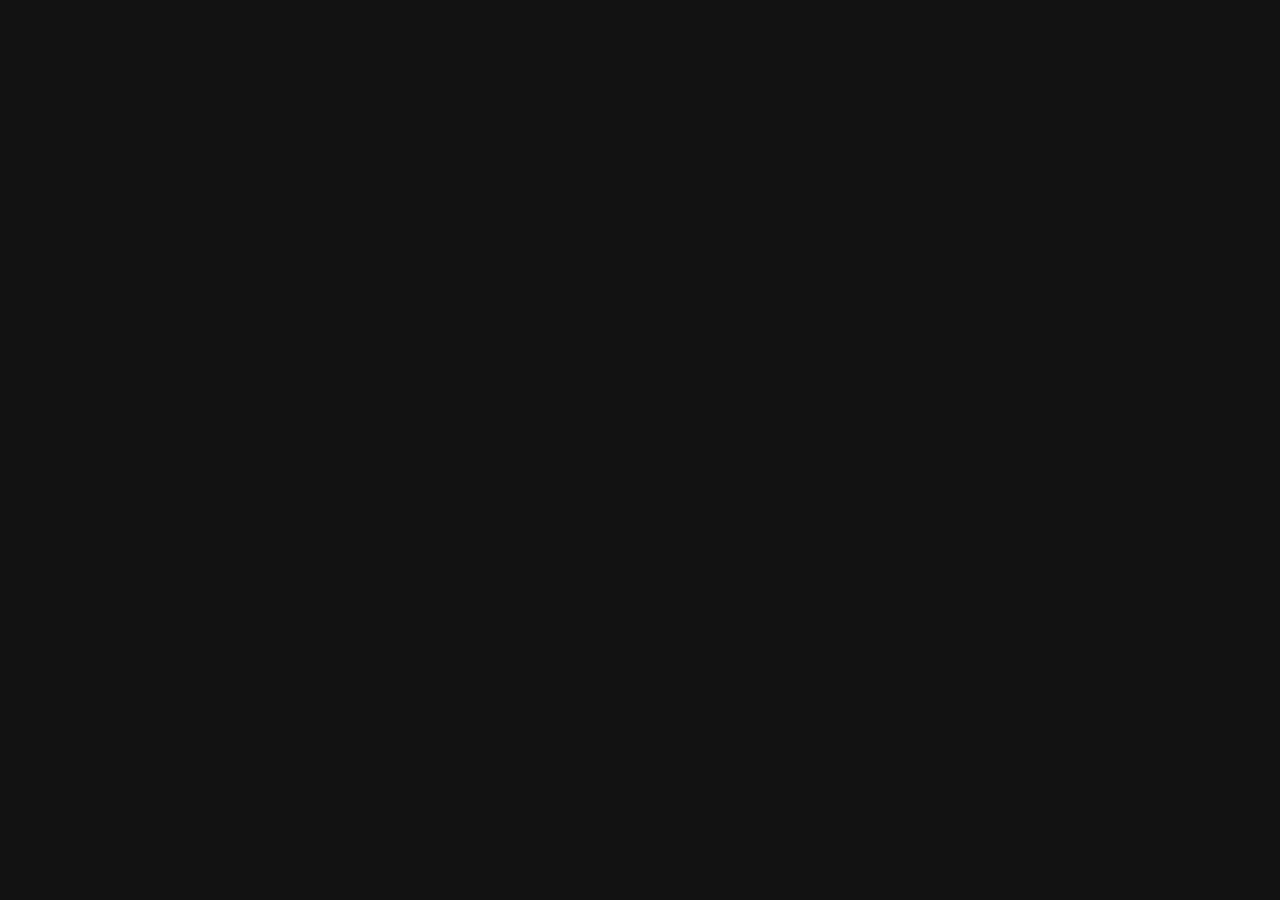
==== index.html @ ea1cf4b8 "Update index.html" ====
<!DOCTYPE html>
<html lang="en">

<head>
    <meta charset="utf-8">
    <title>Gabrielle Decker - Cybersec Student and Creative Writer</title>
    <meta name="viewport" content="width=device-width, initial-scale=1.0">
    <meta name="description" content="">
    <meta name="author" content="">
    
    <!--[if lt IE 9]>
	<script src="js/html5shiv.js"></script>
	<![endif]-->

    <!-- CSS Files
    ================================================== -->
    <link rel="stylesheet" href="css/bootstrap.css" type="text/css">
    <link rel="stylesheet" href="css/animate.css" type="text/css">
    <link rel="stylesheet" href="css/owl.carousel.css" type="text/css">
    <link rel="stylesheet" href="css/owl.theme.css" type="text/css">
    <link rel="stylesheet" href="css/owl.transitions.css" type="text/css">
    <link rel="stylesheet" href="css/magnific-popup.css" type="text/css">
    <link rel="stylesheet" href="css/style.css" type="text/css">
    <link rel="stylesheet" href="css/coloring.css" type="text/css">
    <link rel="stylesheet" href="https://use.typekit.net/lih5sne.css">

    <!-- color scheme -->
    <link rel="stylesheet" href="css/colors/pink.css" type="text/css">

    <!-- Font Awesome -->
    <script src="https://kit.fontawesome.com/c26bf0369b.js" crossorigin="anonymous"></script>
</head>

<body id="homepage" class="homepage">
    <div id="wrapper" class="fullwidth no-padding">
        <div id="bg-overlay"></div>

        <div id="main">
            <!-- TOP BAR BEGIN -->
            <div id="top-bar" class="transparent dark">
                <div id="logo">
                    <svg xmlns="http://www.w3.org/2000/svg" id="a" width="150" height="41" viewBox="0 0 1971.45 539.51">
                        <defs>
                          <style>.d{fill:#fff}</style>
                        </defs>
                        <path id="b" d="M674.49 253.48c-34.93 32.66-72.31 69.33-120.62 80.75-9.74 2.77-6.98-4.68-12.88-4.85-9.25 1.71-18.36 4.21-27.74 5.14-10.04.91-8.51-10.6-8.17-17.37-7.44 1.95-14 4.4-21.34 5.47-9.97 1.79-8.46-7.91-9.48-14.42-13.14 5.86-27.08 8.45-40.95 11.88-11.36 3.06-11.29-10.41-10.81-18.33-8.7-.72-18.72 2.62-23.83-8.93-10.11 11.24-59.6 56.05-62.94 21.43-16.29 15.66-33.34 30.68-50.49 45.42-2.85 2.35-7.79 4.43-8.91-.57-1.68-5.54-1.46-11.02 2.45-15.55 23.68-28.09 48.54-54.69 73.37-81.84-151.71 105.56-116.09 177.7-223.04 274.39-15.38 11.61-12.02-9.45-10.43-18.56 12.2-42 46.29-73.57 68.72-110.38 13.24-18.88 28.24-36.29 44.89-52.18 37.13-44.84 49.65-167.86 48.44-226.66-15.82 56.92-196.86 261.38-190.47 99.62-25.52 23.01-52.29 46.95-86.1 56.38-6.23 1.81-3.59-7.84-3.7-11.23.12-.89 1.86-2.18 2.92-2.25 28.36-4.42 49.48-27.16 71.2-44.14 7.43-7.6 19.31-12.39 21.39-23.75C118.88 132.27 179.66 31.3 249.68 1.03c10.15-3.24 15.45 1.3 16.08 11.65 1.79 73.12-112.77 157.96-163.83 205.05-9.69 17.73-6.18 65.16 25.01 55.53 43.28-17.41 73.06-56.07 107.36-86.09 22.61-21.19 35.5-49.48 44.3-78.63.41-2.76 2.58-4.46 4.26-6.5 10.19 9.61 4.47 58.03 5.15 74.1-4.16 51.73-13.42 103.36-30.34 152.27 10.75-9.11 110.26-110.39 114.67-89.64 4.96 15.94-9.27 27.63-17.17 39.69-.5.69-1.11 1.83-.87 2.43 4.23 10.56-.83 18.86-6.01 27.88 18.76-6.94 34.63-20.36 48.56-34.56 3.43-2.71 9.91-20.77 14.11-11 2.45 7.02 1.18 13.33-3.23 19.5 9.71 0 18.62-1.79 27.35-4.6 4.54-1.46 5.89-.8 6.93 3.96 1.48 6.73.29 12.85-4 18.86 15.56-3.56 30.12-10.84 44.91-16.73 11.73-4.62 8.16 11.35 8.55 18.46 17.66-4.42 29.51-15.1 27.83 12.45 6.87-1.75 14.17-3.68 21.22-5.44 6.47-1.55 7.29-1.17 10.43 4.94 52.08-14.12 96.31-52.17 129.75-93.27 5.68-20.38 11.68-40.98 17.39-61.42 3.97-6.46 22-110.79 27.18-67.94-1.05 39.05-4.6 78.04-20.65 114.05-4.34 13.14-16.15 22.74-17.75 36.87-22.89 88.19 56.55 12.77 79.07-14.69 2.27-2.61 5.78-12.11 9.26-5.72 5.7 11.67-5.07 22.63-8.7 33.11-2.8 8.37-7.09 16.82-8.44 25.46 12.47 37.95 58.15 17.36 82.22 3.14 15.89-10.03 15.61 17.72 42.9 15.77 39.18-.81 78.08-4.8 116.99-8.92 25.65-1.59 60.85-2.29 74.36 23.61-33.95-1.21-69.32-5.68-103.69 1.16-29.17 5.02-58.63 6.68-88.21 6.78-12.52.26-22.68-4.69-30.83-14.14-4.24-4.91-4.35-4.76-10.17-1.55-45.71 28.03-96.78 28.1-92.16-38.66-38.47 38.4-80.77 64.06-74.98-14.78ZM259.71 15.29C194.86 31.46 130.5 139.92 104.61 198.6l1.05.57c57.53-52.46 136.5-103.64 154.05-183.87ZM122.73 527.23c47.64-38.44 76.24-93.79 102.45-147.87-31.63 32.61-56.93 71.37-83.3 108.43-8.44 11.97-16.9 23.97-19.16 39.44h.01Zm579.74-344.32c5.94-14.76 10.78-30.04 12.27-46.19-4.09 15.4-8.18 30.8-12.27 46.19Z" class="d"/>
                        <path id="c" d="M1116.51 47.09c15.62 92.97 21.42 187.77 27.03 281.37 9.16-79.74 6.02-160.52.08-240.45-.18-10.57-3.26-21.43.18-31.7l1.73-.02c11.75 93.66 17.68 192.33-.26 285.64-12.75 15.88-11.46-86.91-11.61-94.56-1.14-72.69-16-144.77-27.08-216.09-.13-9.91 20.03 1.13 26.19.73 87.65 1.25 340.65-9.74 205.49 135.63-100.83 102.93-203.91 204.14-295.31 315.69 47.39-33.25 94.6-66.83 143.39-98.01 42.39-22.39 89.35-35.27 133.71-53.36 1.64 3.15-.54 3.84-2.51 4.77-62.15 30.41-127.71 55.3-182.82 98.04-13.95 6.95-116.64 91.63-117.4 75.57-7.29-21.12 43.02-59.83 55.88-77.27 84.56-100.79 178.31-193 267.64-289.4 29.41-35 45.02-58.21-10.03-75.81-68.92-26.92-142.99-9.55-214.3-20.77Zm853.85 181.01c2.06 5.42 1.37 6.96-3.59 8.2-57.95 13.59-120.14 33.64-179.59 19.08-39.51-11.66-79.65 26.45-119.38-6.58-6-4.45-12.47-5.84-19.69-3.43-25.88 6.97-55.19 26.49-79.74 6.46-10.35-8.06-20.47 9.41-24.49-3.87-1.88-5.68-2.86-11.75-3.54-17.72-2.03-7.01 1.87-31.33-7.6-31.44-7.47 3.21-8.65 14.24-10.44 21.52-4.68 14.44-9.6 28.8-14.43 43.2-1.48 3.01-2.5 6.68-6.7 6.55-16.97-10.21 8.05-61.77 16.3-74.85 6.58-16.55 5.98-34.35 9.38-52.54-20.16 46.15-51.46 87.19-90.66 118.68-5.18 4.02-10.85 7.61-16.75 10.45-8.28 4-9.18 3.48-16.02-3.42-8.45 12.8-19.33 30.81-29.42 7.44-7.28 9.9-11.6 21.23-19.92 29.67-9.66-10.46 10.69-26.7 15.01-36.82 6.94-9.57 6.9-23 14.25-31.94 10.05 12.46-6.14 25.29-2.1 35.4 7.34 12.53 15.84-13.33 20.29-17.88 5.93-6.41 7.36 6.59 14.94 1.1 28.6-16.82 52.36-40.53 72.56-66.71 23.39-27.41 36.24-60.69 40.54-96.28 2.53-10.52-1.22-22.49 4.85-31.92 15.11 13.17-1.62 97.01-3.88 119.83 22.4 6.21 12.98 37.02 17.52 54.16 24.29-16.53 29.2 19.3 67.12 4.23 19.14-4.94 40-23.64 58.16-6.9 19.87 17.12 48.67 12.24 71.39 4.11 15.64-5.47 31.05-5.71 46.92-1.35 58.89 13.48 119.43-3.27 178.7-6.41v-.02Z" class="d"/>
                    </svg>
                </div>

                <nav>
                    <ul id="mainmenu">
                        <li><a href="#section-home" class="active"><span>01</span>Home</a></li>
                        <li><a href="#section-interests"><span>02</span>Interests</a></li>
                        <li><a href="#section-experiences"><span>03</span>Experiences</a></li>
                        <li><a href="#section-portfolio"><span>04</span>Portfolio</a></li>
                        <!--<li><a href="#section-blog"><span>06</span>Blog</a></li>-->
                        <li><a href="#section-contact"><span>05</span>Contact</a></li>
                    </ul>
                </nav>

                <span id="menu-btn">
                    <span class="lt"></span>
                    <span class="lm"></span>
                    <span class="lb"></span>
                </span>

                <div id="mp-col">
                    <a href="Decker,Gabrielle-Resume2022_redacted.pdf" class="btn-download light">
                        <span class="id-color"><i class="fa fa-file-pdf-o"></i></span>Download CV
                    </a>
                </div>

                <div class="clearfix"></div>
            </div>
            <!-- TOP BAR CLOSE -->

            <!-- CONTENT BEGIN -->
            <div id="content">
                <div class="page-deco">gndecker@proton.me</div>

                <div class="social-icons-fixed">
                    <div class="sc-inner">
                        <!--<a href="#"><i class="fa fa-facebook fa-lg"></i></a>-->
                        <a href="https://github.com/1337spectra"><i class="fa-brands fa-github"></i></a>
                        <a href="https://codepen.io/gndecker"><i class="fa-brands fa-codepen"></i></a>
                        <a href="https://www.linkedin.com/in/gabrielle-decker"><i class="fa fa-linkedin fa-lg"></i></a>
                        <a href="#section-contact"><i class="fa-regular fa-envelope"></i></a>
                    </div>
                </div>

                <!-- section begin -->
                <section id="section-home" aria-label="section" class="full-height no-top no-bottom text-light" data-bgimage="url(images/background/2.jpg)">
                    <div id="particles-js"></div>
                    <div class="overlay-bg t50">
                        <div class="middle">
                            <div class="container">
                                <div class="row">
                                    <div class="col-md-12 text-center">
                                        <p class="lead"><span class="id-color">the portfolio of</span></p>
                                        <div class="spacer20"></div>
                                        <div class="h1_big">GabrielleDecker {
                                            <br> 
                                            <div class="typed-strings">
                                                <p>student : </p>
                                                <p>writer : </p>
                                                <p>artist : </p>
                                                <p>technologist : </p>
                                                <p>coder : </p>
                                            </div>
                                            <div class="typed"></div>
                                        </div>
                                        <div class="spacer60"></div>
                                    </div>
                                </div>
                            </div>
                        </div>
                    </div>

                    <a href="#section-interests" class="scroll-to">
                        <span class="arrow bounce">
                            <i class="arrow_down"></i>
                        </span>
                    </a>
                </section>
                <!-- section close -->

                <!-- section begin -->
                <section id="section-interests" class="fluid">
                    <div class="container-fluid">
                        <div class="row-fluid table">
                            <div class="col-md-6 va-top">
                                <div class="img-fx">
                                    <img src="images/misc/1.jpg" alt="">
                                    <div class="img-url"></div>
                                </div>
                            </div>

                            <div class="col-md-6">
                                <div class="content-wrap">
                                    <!-- service box begin -->
                                    <div class="feature-box mb30">
                                        <div class="inner">
                                            <div class="text">
                                                <i class="icon_lightbulb id-color"></i>
                                                <h3>Design</h3>
                                                As a hobbyist in web design, I enjoy creating visually appealing and user-friendly websites. I have experience using tools like Bootstrap and CSS to build responsive designs that look great on any device.
                                            </div>
                                            <i class="big icon_lightbulb id-color"></i>
                                        </div>
                                    </div>
                                    <!-- service box close -->

                                    <!-- service box begin -->
                                    <div class="feature-box mb30">
                                        <div class="inner">
                                            <div class="text">
                                                <i class="icon_key id-color"></i>
                                                <h3>Penetration Testing</h3>
                                                As a cybersecurity major, I have a strong interest in penetration testing and ethical hacking. I have experience using tools like Kali Linux and Metasploit to identify and exploit vulnerabilities in systems, as well as developing custom scripts to automate testing processes.
                                            </div>
                                            <i class="big icon_key id-color"></i>
                                        </div>
                                    </div>
                                    <!-- service box close -->

                                    <!-- service box begin -->
                                    <div class="feature-box mb30">
                                        <div class="inner">
                                            <div class="text">
                                                <i class="icon_pencil id-color"></i>
                                                <h3>Creative Writing</h3>
                                                In my free time, I enjoy writing fiction and exploring new worlds through storytelling. I have experience using platforms like World Anvil to develop detailed settings and characters, and I am always looking for new ways to improve my craft. Last year, I was honored to receive two awards from World Anvil: 'Best Plot of 2022' at World Ember and 'Best Worldbuilding Article of 2022' at the World Anvil Worldbuilding Awards.
                                            </div>
                                            <i class="big icon_pencil id-color"></i>
                                        </div>
                                    </div>
                                    <!-- service box close -->
                                </div>
                            </div>

                            <div class="clearfix"></div>
                        </div>
                    </div>
                </section>
                <!-- section close -->

                <!-- section begin -->
                <section id="section-experiences" class="fluid">
                    <div class="container-fluid">
                        <div class="row-fluid table">
                            <div class="col-md-6 va-top">
                                <div class="img-fx">
                                    <img src="images/misc/2.jpg" alt="">
                                    <div class="img-url"></div>
                                </div>
                            </div>

                            <div class="col-md-6">
                                <div class="content-wrap">
                                    <p class="lead">
                                        My road started in the medical field and I discovered that while fulfilling, my passions lied elsewhere. Many life changes caused me to reorient myself and my priorities, so now I aim to add cybersecurity to my resume!
                                    </p>

                                    <div class="spacer30"></div>

                                    <div class="de_tab tab_style_2">
                                        <ul class="de_nav">
                                            <li class="active">
                                                <span>Experience</span>
                                            </li>
                                            <li>
                                                <span>Education</span>
                                            </li>
                                        </ul>

                                        <div class="de_tab_content text-left">
                                            <div class="tab_single_content">
                                                <div class="exp-box">
                                                    <h5>2014 - 2015</h5>
                                                    <h4>Habilitation Training Specialist</h4>
                                                    <small>IJH, LLC</small>
                                                    <ul>
                                                        <li>Provided support with daily living tasks, medication administration</li>
                                                        <li>Performed duties in accordance with applicable standards, policies and regulatory guidelines to promote a safe working environment</li>
                                                    </ul>
                                                </div>
                                                <div class="exp-box">
                                                    <h5>2011 - 2012</h5>
                                                    <h4>Certified Nurse's Aide</h4>
                                                    <small>Grace Living Center</small>
                                                    <ul>
                                                        <li>Facilitated personal hygiene management, feeding and ambulation for 29 residents</li>
                                                        <li>Monitored and reported patient intake and output</li>
                                                    </ul>
                                                </div>
                                                <div class="exp-box">
                                                    <h5>2009 - 2010</h5>
                                                    <h4>Financial Consultant</h4>
                                                    <small>Primerica Financial Services</small>
                                                    <ul>
                                                        <li>Built productive client relationships to drive sustained growth and helped clients create ﬁnancial plans and manage their ﬁnances.</li>
                                                    </ul>
                                                </div>
                                            </div>

                                            <div class="tab_single_content">
                                                <div class="exp-box">
                                                    <h5>2021-Present</h5>
                                                    <h4>AAS Computer Science, Cyber/Information Security</h4>
                                                    <small>Oklahoma City Community College</small>
                                                    <p>
                                                        Currently attending program for Associate in Applied Science of Computer Science with a focus on Cyber/Information Security. The program requires completion of CompTIA A+ certiﬁcation preparation training.
                                                    </p>
                                                </div>
                                                <div class="exp-box">
                                                    <h5>2014</h5>
                                                    <h4>Medication Administration</h4>
                                                    <small>Moore-Norman Technology Center</small>
                                                    <p>
                                                        I obtained my Medication Administration Technician (MAT) license.
                                                    </p>
                                                </div>
                                                <div class="exp-box">
                                                    <h5>2014</h5>
                                                    <h4>Certified Home Health Aide</h4>
                                                    <small>Canadian Valley Tech Center</small>
                                                    <p>
                                                        I obtained my Certified Home Health Aide (CHHA) license.
                                                    </p>
                                                </div>
                                                <div class="exp-box">
                                                    <h5>2011</h5>
                                                    <h4>Certified Nurse's Aide</h4>
                                                    <small>Oklahoma State University</small>
                                                    <p>
                                                        The start of my medical journey began by obtaining my Certified Nurse's Aide (CNA) license through OSU.
                                                    </p>
                                                </div>
                                            </div>
                                        </div>
                                    </div>

                                </div>
                            </div>

                            <div class="clearfix"></div>
                        </div>
                    </div>
                </section>
                <!-- section close -->

                <!-- section begin -->
                <section id="section-portfolio" aria-label="section-portfolio" class="fluid overwidth">
                    <div class="container-fluid">
                        <div id="album-carousel-2" class="owl-carousel owl-theme">
                            <div class="carousel-item click" data-bgimage="url(https://images.unsplash.com/photo-1622407132338-48135fd10360?crop=entropy&cs=srgb&fm=jpg&ixid=MnwzMjM4NDZ8MHwxfHJhbmRvbXx8fHx8fHx8fDE2ODA5NzMyOTc&ixlib=rb-4.0.3&q=85)" data-url="portfolio-single-1.html">
                                <div class="mask s2 full-height">
                                    <div class="cover">
                                        <div class="text">
                                            <h2>World Anvil</h2>
                                            <div class="tiny-border"></div>
                                            <div class="clearfix"></div>
                                            <p>Meticulously built with over 4,000 lines of CSS, Eivrall is the setting for my book "Electric Sanctuary". With no ability to use HTML, JS, or external libraries, as well as tight security restrictions, creating beautiful sites for World Anvil necessitates a great eye for detail and an in-depth understanding of CSS.</p>
                                        </div>
                                    </div>
                                </div>
                            </div>

                            <div class="carousel-item click" data-bgimage="url(https://images.unsplash.com/photo-1576075796033-848c2a5f3696?crop=entropy&cs=srgb&fm=jpg&ixid=MnwzMjM4NDZ8MHwxfHJhbmRvbXx8fHx8fHx8fDE2ODA5NzMyOTc&ixlib=rb-4.0.3&q=85)" data-url="portfolio-single-2.html">
                                <div class="mask s2 full-height">
                                    <div class="cover">
                                        <div class="text">
                                            <h2>Rogue.sh</h2>
                                            <div class="tiny-border"></div>
                                            <div class="clearfix"></div>
                                            <p>"Rogue" is a powerful script that automates the pentesting process on Kali Linux. Written in Bash and Ruby, it scans target machines for vulnerabilities using Nmap, sets up the Metasploit environment, exploits vulnerabilities, gathers information, and escalates privileges. The script also downloads sensitive files and cracks credentials using John the Ripper.</p>
                                        </div>
                                    </div>
                                </div>
                            </div>

                            <div class="carousel-item click" data-bgimage="url(https://images.unsplash.com/photo-1610232801646-58c90c3c5355?crop=entropy&cs=srgb&fm=jpg&ixid=MnwzMjM4NDZ8MHwxfHJhbmRvbXx8fHx8fHx8fDE2ODA5NzMyOTc&ixlib=rb-4.0.3&q=85)" data-url="portfolio-single-3.html">
                                <div class="mask s2 full-height">
                                    <div class="cover">
                                        <div class="text">
                                            <h2>C++ IDE & Quiz</h2>
                                            <div class="tiny-border"></div>
                                            <div class="clearfix"></div>
                                            <p>This project is an all-in-one web interface for C++ programming that includes a built-in C++ IDE and quiz feature. It is designed to provide a convenient way for students and beginners to learn and test their knowledge in C++. The IDE is integrated with the quiz feature to help users practice what they have learned.</p>
                                        </div>
                                    </div>
                                </div>
                            </div>

                            <div class="carousel-item click" data-bgimage="url(https://images.unsplash.com/photo-1530919424169-4b95f917e937?crop=entropy&cs=srgb&fm=jpg&ixid=MnwzMjM4NDZ8MHwxfHJhbmRvbXx8fHx8fHx8fDE2ODA5NzQ4NzQ&ixlib=rb-4.0.3&q=85)" data-url="portfolio-single-4.html">
                                <div class="mask s2 full-height">
                                    <div class="cover">
                                        <div class="text">
                                            <h2>Cybersecurty 101 Booklet</h2>
                                            <div class="tiny-border"></div>
                                            <div class="clearfix"></div>
                                            <p>This booklet provides an overview of essential cybersecurity concepts and practices for non-technical users. It covers topics such as password security, phishing, and online privacy. The booklet was created as an honors project and later presented to parents at a local elementary school.</p>
                                        </div>
                                    </div>
                                </div>
                            </div>

                            <div class="carousel-item click" data-bgimage="url(https://images.unsplash.com/photo-1500462918059-b1a0cb512f1d?crop=entropy&cs=srgb&fm=jpg&ixid=MnwzMjM4NDZ8MHwxfHJhbmRvbXx8fHx8fHx8fDE2ODA5NzQ4OTE&ixlib=rb-4.0.3&q=85)" data-url="portfolio-single-5.html">
                                <div class="mask s2 full-height">
                                    <div class="cover">
                                        <div class="text">
                                            <h2>National Cyber League</h2>
                                            <div class="tiny-border"></div>
                                            <div class="clearfix"></div>
                                            <p>Participated in the National Cyber League's 2022 Fall Season with a top national ranking of 627th out of 6,675 in the individual game, and 315th out of 3,926 in the team game. Utilized custom bash scripts to excel in network traffic analysis, password cracking, scanning & reconnaissance, and web application exploitation.</p>
                                        </div>
                                    </div>
                                </div>
                            </div>

                            <div class="carousel-item click" data-bgimage="url(https://images.unsplash.com/photo-1580428180163-76ab1efe2aed?crop=entropy&cs=srgb&fm=jpg&ixid=MnwzMjM4NDZ8MHwxfHJhbmRvbXx8fHx8fHx8fDE2ODA5NzQ5MTg&ixlib=rb-4.0.3&q=85)" data-url="portfolio-single-6.html">
                                <div class="mask s2 full-height">
                                    <div class="cover">
                                        <div class="text">
                                            <h2>World Anvil Tools</h2>
                                            <div class="tiny-border"></div>
                                            <div class="clearfix"></div>
                                            <p>A collection of helpful utilities for World Anvil users, including an HTML and BBCode converter and a JSON array formatter for use with the name generator feature. These tools are designed to streamline the content creation process and make it easier for authors to bring their worlds to life on the World Anvil platform.</p>
                                        </div>
                                    </div>
                                </div>
                            </div>
                        </div>
                    </div>

                    <div class="pf-nav left"><i class="arrow_left"></i></div>
                    <div class="pf-nav right"><i class="arrow_right"></i></div>
                </section>
                <!-- section close -->

                <!-- section begin -->
                <section id="section-blog" class="fluid">
                    <div class="container-fluid">
                        <div class="row-fluid table">
                            <div class="col-md-6 va-top">
                                <div class="img-fx">
                                    <img src="images/misc/3.jpg" alt="">
                                    <div class="img-url"></div>
                                </div>
                            </div>

                            <div class="col-md-6">
                                <div class="content-wrap">

                                    <div class="bloglist s1 item">
                                        <div class="post-content">
                                            <div class="date-box">
                                                <div class="d">14</div>
                                                <div class="m">MAY</div>
                                            </div>
                                            <div class="post-text">
                                                <!--<h3><a href="blog-single.html">The Best Website Design of 2022</a></h3>-->
                                                <h3><a href="#">Coming Soon!</a></h3>
                                                <p>I'll get one up and running. Hopefully sooner, rather than later!</p>
                                            </div>
                                        </div>
                                    </div>

                                    <div class="bloglist s1 item">
                                        <div class="post-content">
                                            <div class="date-box">
                                                <div class="d">--</div>
                                                <div class="m">---</div>
                                            </div>
                                            <div class="post-text">
                                                <h3><a href="#">Placeholder Text</a></h3>
                                                <p>Placeholder Text</p>
                                            </div>
                                        </div>
                                    </div>

                                    <div class="bloglist s1 item">
                                        <div class="post-content">
                                            <div class="date-box">
                                                <div class="d">--</div>
                                                <div class="m">---</div>
                                            </div>
                                            <div class="post-text">
                                                <h3><a href="#">Placeholder Text</a></h3>
                                                <p>Placeholder Text</p>
                                            </div>
                                        </div>
                                    </div>

                                    <div class="bloglist s1 item">
                                        <div class="post-content">
                                            <div class="date-box">
                                                <div class="d">--</div>
                                                <div class="m">---</div>
                                            </div>
                                            <div class="post-text">
                                                <h3><a href="#">Placeholder Text</a></h3>
                                                <p>Placeholder Text</p>
                                            </div>
                                        </div>
                                    </div>

                                    <div class="bloglist s1 item">
                                        <div class="post-content">
                                            <div class="date-box">
                                                <div class="d">--</div>
                                                <div class="m">---</div>
                                            </div>
                                            <div class="post-text">
                                                <h3><a href="#">Placeholder Text</a></h3>
                                                <p>Placeholder Text</p>
                                            </div>
                                        </div>
                                    </div>

                                </div>
                            </div>

                            <div class="clearfix"></div>
                        </div>
                    </div>
                </section>
                <!-- section close -->

                <!-- section begin -->
                <section id="section-contact" class="fluid">
                    <div class="container-fluid">
                        <div class="row-fluid table">
                            <div class="col-md-6 va-top">
                                <div class="img-fx">
                                    <img src="images/misc/4.jpg" alt="">
                                    <div class="img-url"></div>
                                </div>
                            </div>
                            <div class="col-md-6">
                                <div class="content-wrap">
                                    <div class="in-box">
                                        <ul class="data">
                                            <li>
                                                <div>E-mail</div>
                                                <div>gndecker@proton.me</div>
                                            </li>
                                            <li>
                                                <div>Website</div>
                                                <div>1337spectra.github.io</div>
                                            </li>
                                            <li>
                                                <div>Location</div>
                                                <div>Edmond, Oklahoma, US</div>
                                            </li>
                                        </ul>
                                    </div>

                                    <div class="spacer60"></div>

                                    <h3>Send message</h3>
                                    <div class="spacer20"></div>
                                    <form name="contactForm" id='contact_form' class="form-transparent" method="post" action='email.php'>

                                        <div class="field-set">
                                            <input type='text' name='name' id='name' class="form-control" placeholder="Your Name">
                                            <div class="line-fx"></div>
                                        </div>

                                        <div class="field-set">
                                            <input type='text' name='email' id='email' class="form-control" placeholder="Your Email">
                                            <div class="line-fx"></div>
                                        </div>

                                        <div class="field-set">
                                            <input type='text' name='time' id='time' class="form-control" placeholder="Best Time to Contact You">
                                            <div class="line-fx"></div>
                                        </div>

                                        <div class="field-set">
                                            <textarea name='message' id='message' class="form-control" placeholder="Your Message"></textarea>
                                            <div class="line-fx"></div>
                                        </div>

                                        <div id='submit'>
                                            <input type='submit' id='send_message' value='Send' class="btn btn-custom">
                                        </div>
                                        <div id='mail_success' class='success'>Your message has been sent successfully.
                                        </div>
                                        <div id='mail_fail' class='error'>Sorry, error occured this time sending your message.</div>

                                    </form>
                                </div>
                            </div>

                            <div class="clearfix"></div>
                        </div>
                    </div>
                </section>
                <!-- section close -->

            </div>
            <!-- CONTENT CLOSE -->
        </div>

        <div id="preloader">
            <div class="s1">
                <span></span>
                <span></span>
            </div>
        </div>
    </div>

    <!-- Javascript Files
    ================================================== -->
    <script src="js/jquery.min.js"></script>
    <script src="js/bootstrap.min.js"></script>
    <script src="js/jquery.isotope.min.js"></script>
    <script src="js/easing.js"></script>
    <script src="js/owl.carousel.js"></script>
    <script src="js/jquery.countTo.js"></script>
    <script src="js/validation.js"></script>
    <script src="js/wow.min.js"></script>
    <script src="js/jquery.magnific-popup.min.js"></script>
    <script src="js/enquire.min.js"></script>
    <script src="js/jquery.stellar.min.js"></script>
    <script src="js/jquery.plugin.js"></script>
    <script src="js/jquery.scrollTo.min.js"></script>
    <script src="js/typed.js"></script>
    <script src="js/typed-custom.js"></script>
    <script src="js/particles.js"></script>
    <script src="js/app.js"></script>
    <script src="js/designesia.js"></script>
</body>

</html>
---- css/style.css ----
/* ================================================== */

/* Gabrielle Decker
/* Personal Website

* body
* header
	* subheader
* navigation
* content
* section
* footer
* sidebar
* blog
* products
* contact
* coming soon page
* elements
	* address
	* border
	* box icon
	* breadcrumb
	* button and link
	* columns
	* counter
	* divider
	* dropcap
	* heading
	* icon font
	* list
	* map
	* package
	* page heading
	* pagination
	* pricing
	* preloader
	* progress bar
	* social icons
	* spacer
	* tabs
	* team
	* testimonial
* plugin
* media query
*/

@charset "utf-8";

/* ================================================== */


/* import custom fonts */


/* ================================================== */

@import url('https://fonts.googleapis.com/css2?family=Roboto:ital,wght@0,300;0,400;0,500;0,700;1,300;1,400;1,500;1,700&display=swap');
@import url("https://use.typekit.net/ynf8xat.css");


/* ================================================== */


/* import fonts icon */


/* ================================================== */

@import url("../fonts/font-awesome/css/font-awesome.css");
@import url("../fonts/elegant_font/HTML_CSS/style.css");
@import url("../fonts/et-line-font/style.css");

/* ================================================== */


/* body */


/* ================================================== */

html {
    overflow-x: hidden;
    padding: 0 !important;
    margin: 0 !important;
    background: #111111;
}

body {
    font-family: "Roboto", Arial, Helvetica, sans-serif;
    font-size: 15px;
    font-weight: 400;
    background: top fixed;
    background-size: cover;
    color: #777777;
    line-height: 1.7em;
    padding: 0;
    display: none;
}

#wrapper {
    overflow: hidden;
    padding: 40px 0 40px 0;
	
	
}

#main {
    position: relative;
	-webkit-box-shadow: 8px 8px 60px 0px rgba(0,0,0,0.2);
	-moz-box-shadow: 8px 8px 60px 0px rgba(0,0,0,0.2);
	box-shadow: 8px 8px 60px 0px rgba(0,0,0,0.2);
    border-radius: 2px;
    -moz-border-radius: 2px;
    -webkit-border-radius: 2px;
	overflow:hidden;
}

.fullwidth #main{
	border-radius: 0px;
    -moz-border-radius: 0px;
    -webkit-border-radius: 0px;
}

.de-navbar-left #wrapper {
    overflow: visible;
}


/* ================================================== */


/*  header	*/


/* ================================================== */

header {
    width: 100%;
    height: 80px;
    position: absolute;
    top: 30px;
    left: 0;
    z-index: 1000;
    background: #333333;
}

header .info {
    display: none;
    color: #fff;
    padding: 10px 0 10px 0;
    width: 100%;
    z-index: 100;
    background: #242424;
}

header .info .col {
    display: inline-block;
    font-size: 12px;
}

header .info .col {
    padding-right: 30px;
}

header .info .col:last-child {
    padding-right: 0px;
}

header .info i {
    font-size: 14px;
    margin-right: 15px;
}

header .info .social.col {
    border: none;
}

header .info .social i {
    color: #fff;
    font-size: 14px;
    display: inline-block;
    float: none;
    padding: 0 10px 0 10px;
    margin: 0;
}

header .info strong {
    font-size: 12px;
}

header.header-bg {
    background: rgba(0, 0, 0, 0.5);
}

header.transparent {
    background: rgba(0, 0, 0, 0.0);
}

header:not(.smaller):not(.header-mobile).header-light.transparent {
    background: rgba(255, 255, 255, 0.0);
}

header.autoshow {
    top: -120px;
    height: 70px !important;
}

header.autoshow.scrollOn,
header.autoshow.scrollOff {
    -o-transition: .5s;
    -ms-transition: .5s;
    -moz-transition: .5s;
    -webkit-transition: .5s;
    transition: .5s;
    outline: none;
}

header.autoshow.scrollOn {
    top: 0;
}

header.autoshow.scrollOff {
    top: -120px;
}

header div#logo {
    color: #fff;
    display: inline-block;
    height: 100%;
    float: left;
    font-size: 72px;
    color: white;
    font-weight: 400;
    line-height: 60px;
    -webkit-transition: all 0.3s;
    -moz-transition: all 0.3s;
    -ms-transition: all 0.3s;
    -o-transition: all 0.3s;
    transition: all 0.3s;
	position:absolute;
}

#top-bar.transparent{
	background:none;
}

#top-bar #logo {
    padding-top: 20px;
}

#top-bar #logo{
    color: #44566c;
    font-weight: 600;
    font-size: 24px;
    text-decoration: none;
}

header .logo-2 {
    display: none;
}

header .logo-scroll {
    display: none;
}

header .logo,
header .logo-2 {
    font-family: "Montserrat";
    color: #44566c;
    font-size: 40px;
    font-weight: 300;
}

header .logo-2 {
    color: #333;
}

header nav {
	text-align:center;
    float: none;
}

header nav a {
    -webkit-transition: all 0.3s;
    -moz-transition: all 0.3s;
    -ms-transition: all 0.3s;
    -o-transition: all 0.3s;
    transition: all 0.3s;
}

header nav a:hover {
    color: #555;
}

header.smaller #mainmenu a {
    padding-top: 18px;
    padding-bottom: 18px;
}

header.smaller #mainmenu a {
    padding-top: 18px;
    padding-bottom: 18px;
}

header.smaller #mainmenu li li a {
    padding-top: 2px;
    padding-bottom: 2px;
}

header.smaller #mainmenu ul {
    top: 70px;
}

header.smaller #mainmenu ul ul {
    top: 0px;
}

header.smaller {
    height: 70px;
    background: rgba(50, 50, 50, .95);
    position: fixed;
    top: 0px;
    /*-webkit-box-shadow: 8px 8px 40px 0px rgba(0,0,0,0.3);
	-moz-box-shadow: 8px 8px 40px 0px rgba(0,0,0,0.3);
	box-shadow: 8px 8px 40px 0px rgba(0,0,0,0.3);
	*/
}

header.smaller .btn-rsvp {
    height: 100px;
    padding-top: 55px;
}

.boxed header.smaller {
    margin-top: 0px;
}

header.smaller div#logo {
    line-height: 48px;
}

header.smaller.scroll-light {
    background: #fff;
}

header:not(.header-light).smaller.scroll-light div#logo .logo {
    display: none;
}

header.smaller.scroll-light div#logo .logo-2 {
    display: inline-block;
}

header.smaller.scroll-light div#logo .logo-scroll {
    display: inline-block;
}

header.smaller.scroll-light #mainmenu a,
header.header-mobile.header-light #mainmenu a {
    color: #333;
}

header.smaller.scroll-light #mainmenu li li a {
    color: #fff;
}

header.smaller.header-light div#logo .logo {
    display: none;
}

.logo-smaller div#logo {
    width: 150px;
    height: 30px;
    line-height: 65px;
    font-size: 30px;
}

.logo-smaller div#logo img {
    line-height: 75px;
    font-size: 30px;
}

.logo-smaller div#logo .logo-1 {
    display: none;
}

.logo-smaller div#logo .logo-2 {
    display: inline-block;
}

.logo-small {
    margin-bottom: 20px;
}

header.de_header_2 {
    height: 125px;
}

header.de_header_2.smaller {
    height: 70px;
}

header.de_header_2.smaller .info {
    position: absolute;
    opacity: 0;
    z-index: -1;
}

.de-navbar-left {
    background: #151618;
}

.de-navbar-left #logo {
    padding: 40px;
    text-align: center;
    width: 100%;
}

.de-navbar-left header {
    position: relative;
    display: block;
    width: 100%;
    height: 100%;
    left: 0;
    background: none;
    padding: 30px;
    padding-right: 20px;
}

.de-navbar-left header #mainmenu {
    float: none;
    margin: 0;
    padding: 0;
}

.de-navbar-left header #mainmenu>li {
    display: block !important;
    margin: 0;
    float: none;
    text-align: center;
    font-family: "Montserrat";
    letter-spacing: 5px;
    font-size: 14px;
    padding: 0;
    padding-top: 10px;
    padding-bottom: 10px;
    border-bottom: solid 1px rgba(255, 255, 255, .1);
}

.de_dark.de-navbar-left header #mainmenu>li {
    border-bottom: solid 1px rgba(0, 0, 0, .05);
}

.de-navbar-left header #mainmenu>li>a {
    padding: 0;
    opacity: .5;
}

.de_dark.de-navbar-left header #mainmenu>li>a {
    color: #222;
}

.de-navbar-left header #mainmenu>li a:hover {
    opacity: 1;
}

.de-navbar-left header #mainmenu>li>a:after {
    content: none;
}

.de-navbar-left header nav {
    float: none !important;
}


/* subheader */

#subheader {
    padding: 180px 0 40px 0;
    text-align: center;
    overflow: hidden;
}

#subheader .wrap {
    padding: 180px 0 40px 0;
    background: rgba(30, 30, 30, .5);
}

.de-navbar-left #subheader {
    padding-bottom: 120px;
}

#subheader h1 {
    color: #eceff3;
    margin-top: 80px;
    font-size: 32px;
    text-transform: uppercase;
    font-weight: 600;
}

#subheader h2 {
    position: relative;
    z-index: 10;
}

#subheader h2.s2 {
    font-family: "Parisienne";
    font-size: 84px;
    font-weight: lighter !important;
}

#subheader span {
    letter-spacing: 2px;
    display: inline-block;
    font-size: 15px;
    margin-top: 88px;
    color: #fff;
}

#subheader .crumb {
    font-size: 10px;
    letter-spacing: 3px;
    margin-top: 20px;
    color: #fff;
}

#subheader .small-border-deco {
    display: block;
    margin: 0 auto;
    margin-top: 20px;
    width: 100%;
    height: 1px;
    background: rgba(255, 255, 255, .1);
}

#subheader .small-border-deco span {
    display: block;
    margin: 0 auto;
    height: 2px;
    width: 100px;
}

#subheader.dark {
    background: #202220;
    color: #ccc;
}

#subheader.dark h2,
#subheader.dark h3 {
    color: #fff;
}

#subheader.dark h2 {
    font-size: 48px;
}

.de-navbar-left.de_dark #subheader h1 {
    color: #222;
}


/* ================================================== */


/* navigation */


/* ================================================== */

#mainmenu {
	display:inline-block;
    font-family: "neuzeit-grotesk";
    font-size: 11px;
    font-weight: bold;
	margin-top:-10px;
	letter-spacing:2px;
}

#mainmenu.icon-style i {
    margin-right: 10px;
}

#mainmenu ul {
    float: right;
    margin: 0px 0px;
    padding: 0px 0px;
    height: 30px;
}

#mainmenu li {
    margin: 0px 0px;
    padding: 0px 0px;
    float: left;
    display: inline;
    list-style: none;
    position: relative;
	text-transform:uppercase;
}

#mainmenu a {
    display: inline-block;
    line-height: 35px;
    text-decoration: none;
    color: #44566c;
    outline: none;
}

#mainmenu a span {
   display:block;
   margin-bottom:-20px;
   font-size:12px;
}

#mainmenu a.active span {
   color:#fff;
}

#mainmenu a {
    opacity: 1;
}

#mainmenu a.active,
#mainmenu a.active:hover {
	border-radius: 2px;
	-moz-border-radius: 2px;
	-webkit-border-radius: 2px;
    opacity: 1;
	color:#ffffff;
}

#mainmenu li a:not(.active):hover {
	border-radius: 2px;
	-moz-border-radius: 2px;
	-webkit-border-radius: 2px;
	background:rgba(0,0,0,.5);
}

.header-light #mainmenu>li>a {
    color: #222;
}

#mainmenu li:last-child a:after {
    display: none;
}

#mainmenu.no-separator li a:after {
    font-size: 0px;
}

#mainmenu.line-separator li a:after {
    content: "/";
    font-size: 14px;
}

#mainmenu.circle-separator li a:after {
    content: "\f10c";
    font-size: 9px;
}

#mainmenu.strip-separator li a:after {
    content: "\f068";
    font-size: 9px;
}

#mainmenu.plus-separator li a:after {
    content: "\f067";
    font-size: 11px;
}

#mainmenu.square-separator li a:after {
    content: "\f096";
    font-size: 11px;
}

#mainmenu.heart-separator li a:after {
    content: "\f004";
    font-size: 8px;
}

#mainmenu li li {
    font-weight: normal;
    border-bottom: solid 1px #333;
}

#mainmenu li li:last-child {
    border-bottom: none;
}

#mainmenu li li a {
    padding: 2px 15px 2px 15px;
    background: #222327;
    border-top: none;
    color: #ccc;
    width: 100%;
    border-left: none;
    text-align: left;
}

#mainmenu li li a:hover {
    color: #111;
}

#mainmenu li li a:after {
    content: none !important;
}

#mainmenu li li li a {
    padding: 2px 15px 2px 15px;
    background: #222327;
}

#mainmenu li li a:hover,
#mainmenu ul li:hover>a {
    color: #111;
    background: #1a8b49;
}

#mainmenu li ul {
    width: 210px;
    height: auto;
    position: absolute;
    padding-top: 37px;
    left: 0px;
    z-index: 10;
    visibility: hidden;
    opacity: 0;
}

#mainmenu li li {
    display: block;
    float: none;
    text-transform: none;
}

#mainmenu li>ul {
    margin-top: 30px;
}

#mainmenu li:hover>ul {
    visibility: visible;
    opacity: 1;
    margin-top: 0px;
}

#mainmenu li ul ul {
    left: 100%;
    top: 0px;
}

#mainmenu li ul ul li a {
    background: #202020;
}

#mainmenu li:hover>ul {
    color: #1a8b49;
}

#mainmenu select {
    padding: 10px;
    height: 36px;
    font-size: 14px;
    border: none;
    background: #ff4200;
    color: #eceff3;
}

#mainmenu select option {
    padding: 10px;
}

#mainmenu .btn-type {
    padding: 0;
    margin: 0;
}

#mainmenu .btn-type a {
    background: #eee;
    padding: 0;
    margin: 0;
}

#top-bar nav{
	text-align:center;
}

#top-bar #mainmenu {
    height: 28px;
	display:inline-block;
}

#top-bar #mainmenu a {
	text-align:left;
    margin: 0;
    padding: 0 15px;
	background:none;
}


/* menu toggle for mobile original

#menu-btn {
    display: none;
    margin-top: -5px;
    width: 36px;
    height: 36px;
    padding: 6px;
    text-align: center;
    cursor: pointer;
    right: 20px;
}

#menu-btn:before {
    font-family: FontAwesome;
    content: "\f0c9";
    font-size: 24px;
    color: #ffffff;
}

#menu-btn:hover:before {
    color: #ffffff;
}

*/

#menu-btn {
    display: none;
    margin-top: -3px;
    width: 36px;
    height: 36px;
    padding: 6px;
    text-align: center;
    cursor: pointer;
    right: 30px;
}

#menu-btn .lt, 
#menu-btn .lm, 
#menu-btn .lb{
	display:block;
	position:absolute;
	width:36px;
	height:2px;
	background:#ffffff;
}
#menu-btn .lt{
	top:5px;
}
#menu-btn .lm{
	top:15px;
}
#menu-btn .lb{
	top:25px;
}

#menu-btn.menu-open .lt{
	top:15px;
	-webkit-transform: rotate(-45deg);
    -moz-transform: rotate(-45deg);
    -o-transform: rotate(-45deg);
    transform: rotate(-45deg);
}
#menu-btn.menu-open .lm{
	width:0;
	opacity:0;
}
#menu-btn.menu-open .lb{
	top:15px;
	-webkit-transform: rotate(45deg);
    -moz-transform: rotate(45deg);
    -o-transform: rotate(45deg);
    transform: rotate(45deg);
}


header.header-mobile.header-light,
header.header-mobile.header-light #menu-btn,
header.header-mobile.header-light #menu-btn:hover {
    background: none;
}

header.header-mobile.header-light #menu-btn {
    color: #222;
}


/* ================================================== */


/* content */


/* ================================================== */

#content {
    width: 100%;
    background: #111111;
    z-index: 100;
    overflow: hidden;
	position:relative;
	height:100%;
}

.fluid,
#content.fluid {
    padding: 0;
}

.de_dark #content {
    background: #ffffff;
}

#content {
    background: #18191b;
}

.content-wrap{
	padding:100px 60px 90px 60px; 
}

/* ================================================== */


/* section */


/* ================================================== */

section {
	position:relative;
    padding: 100px 0 100px 0;
    overflow: hidden;
}

.section{
	background-position:top center;
	background-attachment: fixed;
}

#section-skills {
    display: block;
}

section {
    background: #111111;
}

section.overwidth{
	width:102%;
}

.de-navbar-left .container-fluid .container {
    width: 100% !important;
}

.de-navbar-left section {
    padding: 70px;
}

.section-fixed {
    position: fixed;
    width: 100%;
    min-height: 100%;
    height: auto;
}

.full-height {
    overflow: hidden !important;
	display:table;
	width:100%;
}
.full-height .middle{
	display:table-cell;
	height:auto;
	vertical-align:middle;
}


/* ================================================== */


/* footer */


/* ================================================== */

footer {
    background: #222222;
    color: #ccc;
    padding: 80px 0 0px 0;
}

footer h3,
.de_dark footer h3 {
    color: #fff;
    font-size: 20px;
    text-transform: none;
    font-weight: normal;
}

footer a {
    color: #ccc;
}

footer a:visited {
    color: #ccc;
}

footer a:hover {
    color: #eceff3;
}

.de-navbar-left footer {
    padding: 70px 70px 0 70px;
}

.subfooter {
    font-size: 13px;
    background: #232323;
    margin-top: 80px;
    padding: 30px 0 20px 0;
}

.de-navbar-left .subfooter {
    background: none;
}

header.side-header {
    border-bottom: none !important;
    margin: 0;
}

header.side-header {}

header.side-header .social-icons-2 {
    margin: 0 auto;
    margin-top: 50px !important;
    float: none;
    text-align: center;
}

header.side-header .social-icons-2 a {
    display: inline-block;
    margin: 0 2px 0 2px;
    background: #555;
    width: 36px;
    height: 36px;
    padding-top: 5px;
    display: inline-block;
    text-align: center;
    border-radius: 20px;
    -moz-border-radius: 20px;
    -webkit-border-radius: 20px;
    opacity: .2;
}

.de_dark header.side-header .social-icons-2 a {
    background: #fff;
    color: #333;
}

header.side-header .social-icons-2 a:hover {
    opacity: 1;
}

.de-navbar-left.de_dark header,
.de-navbar-left.de_dark {
    background: #f9f9f9;
}

header.header-light-transparent {
    background: rgba(255, 255, 255, .5);
}

header.header-solid.header-light #mainmenu>li>a {
    color: #555;
}

header.header-solid.header-light .info {
    background: #eee;
    color: #555;
}

header.header-solid.header-light .info .social i {
    color: #222;
}

header.header-solid {
    background: #222;
    position: relative;
}

header.header-light {
    background: rgba(255, 255, 255, .8);
}

header.header-mobile {
    height: 100%;
    background: #fff;
}

header.header-mobile .logo {
    display: none;
}

header.header-mobile .btn-rsvp {
    padding-top: 40px;
    height: 90px;
}

header.header-mobile .logo-2 {
    display: inline-block !important;
}

header.header-mobile.header-light {
    background: #fff;
}

header.header-solid.header-light {
    background: #fff;
}

header.header-light .logo {
    display: none;
}

header.header-light .logo-2 {
    display: inline-block;
}

#de-sidebar {
    padding: 0px;
}


/* ================================================== */


/* blog */


/* ================================================== */

.blog-list {
    margin: 0;
    padding: 0;
}


/* blog list */

.blog-list>div {
    list-style: none;
    line-height: 1.7em;
    margin-top: 0px;
    border-bottom: solid 1px rgba(255, 255, 255, .1);
    margin-bottom: 20px;
}

.blog-list img {
    margin-bottom: 20px;
}

.de_dark .blog-list li {
    border-bottom: solid 1px #ddd;
}

.blog-list h3 {
    margin-top: 20px;
}

.blog-list h3 a {
    color: #fff;
}

.de_dark .blog-list h3 a {
    color: #222222;
}

.de_dark .text-light .blog-list h3 a {
    color: #fff;
}

.blog-list .btn-more {
    padding: 3px 25px 3px 25px;
    color: #111;
    text-transform: uppercase;
    text-decoration: none;
    font-weight: 700;
    float: right;
}

.blog-list .btn-more:hover {
    background: #fff;
}

.de_dark .blog-list .btn-more:hover {
    background: #222;
    color: #fff;
}

.blog-list .post-text {
    padding-left: 80px;
}

.blog-list .blog-slider {
    margin-bottom: -60px;
}

.bloglist{
	border-bottom:solid 1px rgba(255,255,255,.05);
	padding-bottom:10px;
	margin-bottom:30px;
}

.bloglist .date-box {
	position:absolute;
	width:60px;
	height:60px;
    text-align: center;
	color:#ffffff;
    background: #ffffff;
    padding: 10px 0;
	margin:10px;
	border-radius:2px;
	-moz-border-radius:2px;
	-webkit-border-radius:2px;
}

.bloglist.s1 .post-text{
	padding-left:100px;
}

.bloglist .post-text h3 {
	margin:0;
	margin-bottom:20px;
}
.bloglist .post-text h3 a{
	color:#ffffff;
}
.bloglist .date-box .d {
    font-weight: bold;
    font-size: 28px;
	letter-spacing:0;
}

.bloglist .date-box .m {
    font-size: 12px;
    letter-spacing: 1px;
}

.blog-item img {
    float: left;
    width: 30%;
    margin-bottom: 20px;
}

.blog-item .text {
    float: left;
    width: 70%;
    padding-left: 20px;
}

.blog-item h5 {
    margin-top: 0;
    font-weight: 500;
    color: #888;
    font-size: 12px;
    margin-bottom: 5px;
}

.blog-item h4 {
    margin-top: 0px;
}

.blog-item h4 a{
	text-decoration:none;
}

.de_dark .blog-list .date-box .month {
    border-bottom-color: #ddd;
}

.de_dark .text-light .blog-list .date-box .month {
    color: #fff;
}

.blog-snippet li {
    border-bottom: none !important;
    margin-bottom: 0;
}

#blog-carousel .item {
    width: 100%;
}

/*new added */
#blog-carousel .owl-dots{
	margin-bottom:60px;
}
#blog-carousel .owl-dots button{
	display:none;
}

/* blog comment */

#blog-comment {
    margin-top: 40px;
}

#blog-comment h5 {
    margin-bottom: 10px;
}

#blog-comment ul,
#blog-comment li {
    list-style: none;
    margin-left: -30px;
    padding-left: 0;
}

#blog-comment li {
    min-height: 70px;
    margin-bottom: 10px;
    padding-bottom: 20px;
	padding-top:10px;
    border-bottom: solid 1px rgba(255,255,255,.05);
}
.text-light #blog-comment li {
    border-bottom-color:rgba(255,255,255,.2);
}

#blog-comment li .avatar {
    margin-top: 5px;
	float:left;
}

#blog-comment .comment {
	margin-top:-20px;
    margin-left: 95px;
}

#blog-comment li {
    min-height: 70px;
    font-size: 14px;
    line-height: 1.6em;
}

#blog-comment li li {
    margin-left: 55px;
    padding-bottom: 0px;
    margin-top: 20px;
    padding-top: 20px;
    border-top: solid 1px rgba(255,255,255,.05);
    border-bottom: none;
}

.text-light #blog-comment li li{
	border-top-color:rgba(255,255,255,.2);
}

#blog-comment li li .comment {}

.comment-info {
    margin-left: 95px;
    margin-bottom: 5px;
}

.comment-info span {}

.comment-info .c_name {
    display: block;
    font-weight: 700;
    color: #ffffff;
}
.text-light .comment-info .c_name{
	color:#ffffff;
}

.comment-info .c_reply {
    padding-left: 20px;
    margin-left: 20px;
    border-left: solid 1px rgba(255,255,255,.05);
    font-size: 12px;
}

.text-light .comment-info .c_reply{
	border-left-color:rgba(255,255,255,.2);
}

.comment-info .c_date {
    font-size: 12px;
}

.blog-list h3 {
    color: #333;
}

.blog-list .post-wrapper {}

.blog-read h3 {
    color: #333;
    letter-spacing: normal;
    font-size: 24px;
    text-transform: none;
}

.blog-carousel ul,
.blog-carousel li {
    margin: 0;
    list-style: none;
}

.blog-carousel h4 {
    margin-bottom: 0px;
}

.blog-carousel p {
    margin-bottom: 10px;
}

.blog-carousel .post-date {
    text-transform: uppercase;
    letter-spacing: 3px;
    font-size: 11px;
    color: #888;
}


/* blog comment form */

#commentform label {
    display: block;
}

#commentform input {
    width: 290px;
}

#commentform input:focus {
    border: solid 1px #999;
    background: #fff;
}

#commentform textarea {
    width: 97%;
    padding: 5px;
    height: 150px;
    color: #333;
}

#commentform textarea:focus {
    border: solid 1px #999;
    background: #fff;
}

#commentform input.btn {
    width: auto;
}

.post-meta {
    margin: 0px 0 25px 0px;
    border: solid 1px #ccc;
    border-left: none;
    border-right: none;
    border-left: none;
    font-size: 11px;
    display: table;
    width: 100%;
    table-layout: fixed;
}
.text-light .post-meta{
	border: solid 1px rgba(255,255,255,.2);
    border-left: none;
    border-right: none;
    border-left: none;
}
.post-meta a {
    color: #888 !important;
}

.post-meta span {
    display: table-cell;
    padding: 5px 0 5px 0;
}

.post-meta span i {
    float: none;
	margin-right:10px;
}

.post-image img {
    width: 100%;
    margin-bottom: 0px;
}


.post-date:before {
    content: "\f017";
}

.post-comment:before {
    content: "\f0e5";
}

.post-like:before {
    content: "\f08a";
}

.post-by:before {
    content: "\f040";
}

.blog-slide {
    padding: 0;
    margin: 0;
}

.post-content{
}
.post-text{
	padding-top:10px;
}
.post-text h3{
	font-size:18px;
	margin-top:10px;
}

.post-text h3 a{
	color:#44566c;
	text-decoration:none;
}

.post-text .tags{
	font-size:10px;
	text-transform:uppercase;
}

.blog-read img{
	margin-bottom:20px;
}

.blog-read .post-text{
	padding:0;
}

.post-date,.post-comment,.post-like,.post-by{
	margin-right:20px;
	font-size: 11px;
	text-transform:uppercase;
}
.post-date:before,.post-comment:before,.post-like:before,.post-by:before{
	font-family: FontAwesome;
	padding-right: 10px;
	font-size: 11px;
}

.post-date:before{
	content: "\f017";
}
.post-comment:before{
	content: "\f0e5";
}
.post-like:before{
	content: "\f08a";
}
.post-by:before{
	content: "\f040";
}

.post-cat{
	display:inline-block;
	color:#fff;
	padding:2px 10px;
	border-radius: 2px;
	font-size:12px;
}


/* ================================================== */


/* products */


/* ================================================== */

.products {
    padding: 0;
    list-style: none;
    text-align: center;
}

.products li {
    margin-bottom: 40px;
}

.product .price {
    margin-bottom: 10px;
    font-size: 20px;
    color: #222;
}

.de_dark .product h4 {
    font-size: 16px;
    margin: 0;
    margin-top: 20px;
}

.product img {
    padding: 2px;
    background: #333;
    border: solid 1px #fff;
}

.de_dark .product img {
    padding: 0;
    border: solid 1px #eee;
}

.ratings {
    color: #F86E4E;
}

.product .ratings {
    margin: 5px 0 5px 0;
}


/* ================================================== */


/* contact form */


/* ================================================== */

.error {
    clear: both;
    display: none;
    color: #e7505a;
    padding-top: 20px;
}

.success {
    clear: both;
    display: none;
    color: #96c346;
    padding-top: 20px;
}

.error img {
    vertical-align: top;
}

.full {
    width: 98%;
}

#contact_form textarea {
    height: 190px;
}

.form-underline input[type=text],
.form-underline textarea,
.form-underline input[type=email],
.form-underline select {
    margin-bottom: 20px;
    border: none;
    border-bottom: solid 2px #bbbbbb;
    background: none;
    border-radius: 0 !important;
    height: auto;
    box-shadow: none;
    -moz-box-shadow: none;
    -webkit-box-shadow: none;
    padding: 10px 0 10px 0;
	color:#404040;
}

.text-light .form-underline input[type=text],
.text-light .form-underline textarea,
.text-light .form-underline input[type=email],
.text-light .form-underline select {
	 border-bottom: solid 1px rgba(255,255,255,.2);
}

.form-underline select {
    -webkit-appearance: none;
    -webkit-border-radius: 0px;
    -moz-appearance: none;
    appearance: none;
    background: url('../images_02/ui/arrow-down-form.png') no-repeat 98% 60%;
}

.form-underline select:focus {
    background: url('../images_02/ui/arrow-down-form-hover.png') no-repeat 98% 60%;
}

.form-underline input[type=text],
.form-underline textarea,
.form-underline input[type=email],
.form-underline select {
    color: #333;
    border-bottom: solid 1px #bbb;
}

.error_input {
    border-color: #D31E2B !important;
}


/* ================================================== */


/* coming soon page */


/* ================================================== */

.coming-soon .logo {
    margin: 0;
    padding: 0;
}

.coming-soon h2 {
    margin-top: 0;
    color: rgba(255, 255, 255, .8);
    font-weight: 400;
}

.coming-soon .social-icons i {
    font-size: 20px;
    margin-left: 10px;
    margin-right: 10px;
}

.coming-soon .social-icons i:hover {
    background: none;
    color: rgba(255, 255, 255, .2) !important;
}


.arrow{
  bottom: -2rem;
  left: 50%;
  margin-left:-20px;
  position: absolute;
  bottom:30px;
    margin-left: -12px;
    border-radius: 15px;
    border: 2px solid rgba(255,255,255,.5);
    -webkit-animation: intro 1s;
    animation: intro 1s;
	border:none;
	font-size:24px;
	color:#fff;
}



.bounce {
  animation: bounce 2s infinite;
}

@keyframes bounce {
  0%, 20%, 50%, 80%, 100% {
    transform: translateY(0);
  }
  40% {
    transform: translateY(-30px);
  }
  60% {
    transform: translateY(-15px);
  }
}

.arrow-up,
.arrow-down {
    width: 0;
    height: 0;
    border-left: 40px solid transparent;
    border-right: 40px solid transparent;
    border-bottom: 40px solid #fff;
    position: fixed;
    margin-left: auto;
    margin-right: auto;
    left: 0;
    right: 0;
    bottom: 0;
    cursor: pointer;
    z-index: 101;
}

.arrow-down {
    border-top: 40px solid #fff;
    border-bottom: none;
    position: fixed;
    z-index: 102;
    top: -40px;
}

.arrow-up:before {
    font-family: "FontAwesome";
    font-size: 20px;
    content: "\f067";
    color: #222;
    position: relative;
    top: 12px;
    margin: 0 0 0 -8px !important;
}

.arrow-down:before {
    font-family: "FontAwesome";
    font-size: 20px;
    content: "\f068";
    color: #222;
    position: relative;
    top: -35px;
    margin: 0 0 0 -8px !important;
}


/* ================================================== */


/* elements */


/* ================================================== */


/* address */


/* ------------------------------ */

address {
    margin: 0;
    margin-top: 20px;
}

address span {
    display: block;
    border-bottom: solid 1px #222;
    padding-bottom: 10px;
    margin-bottom: 10px;
    font-weight: 300;
}

.de_dark .widget_text address span {
    border-bottom: solid 1px #ddd;
}

address span strong {
    display: inline-block;
    width: 60px;
}

address span {
    border-bottom-color: #222;
}

footer address span {
    border-bottom-color: rgba(255, 255, 255, .1);
}

address span i {
    margin-top: 5px;
    margin-right: 20px;
    float: none;
}

address span strong {
    display: inline-block;
}

address span a {
    color: #eceff3;
}

.address-style-2,
.address-style-2 a,
.address-style-2 span strong {
    color: #555;
}

.address-style-2 span {
    border: none;
    margin-bottom: 10px;
}

.address-style-2 span strong {
    display: block;
}

.de_dark #sidebar .widget address span {
    border-bottom: solid 1px #ddd;
}

.de_dark #sidebar .widget address a {
    color: #333;
}


/* border */


/* ------------------------------ */

.small-border {
    height: 2px;
    width: 120px;
    background: #ccc;
    display: block;
    margin: 0 auto;
    margin-top: 30px;
    margin-bottom: 40px;
}

.tiny-border {
    height: 1px;
    background: #333;
    width: 40px;
    margin: 20px 0 20px 0;
    display: block;
}

.tiny-border.center {
    margin-left: auto;
    margin-right: auto;
}


/* breadcrumb */


/* ------------------------------ */

.crumb {
    color: #777;
    font-size: 12px;
    margin: 0;
    padding: 0;
}

.de-navbar-left.de_dark #subheader .crumb {
    color: #333;
}

.crumb li {
    display: inline;
    text-decoration: none;
    padding: 0 2px 0 2px;
    letter-spacing: 0;
    font-size: 12px;
}

.crumb li.sep:after {
    font-family: "FontAwesome";
    content: "\f105";
}

.crumb a {
    text-decoration: none;
}

.de_dark .crumb a:hover {
    color: #fff;
}


/* box icon */

.icon_box .icon_wrapper {
    margin-bottom: 20px;
}

.icon_box .icon_wrapper i {
    font-size: 60px;
}

.icon_box.icon_left .icon_wrapper {
    position: absolute;
    width: 80px;
}

.icon_box.icon_left .desc_wrapper {
    margin-left: 80px;
}

.icon_box.icon_right .icon_wrapper {
    position: absolute;
    right: 0;
    width: 80px;
}

.icon_box.icon_right .desc_wrapper {
    margin-right: 80px;
    text-align: right;
}


/* button and link */


/* ------------------------------ */

a {
    color: #fff;
    text-decoration: none;
}

a:hover {
    color: #fff;
}

.de_dark a {
    color: #888;
}

.de_dark a:hover {
    color: #555;
}

.btn-line,
a.btn-line {
    border: solid 1px #222;
    color: #fff;
    font-weight: 500;
    font-size: 12px;
    border-radius: 0;
    -moz-border-radius: 0;
    -webkit-border-radius: 0;
    padding: 3px;
    padding-left: 30px;
    padding-right: 30px;
    text-transform: uppercase;
    display: inline-block;
    text-align: center;
    letter-spacing: 2px;
    text-decoration: none;
}

.btn-line,
a.btn-line {
    border: solid 1px rgba(255, 255, 255, .2) !important;
    color: #fff;
}

.de_dark .btn-line,
.de_dark a.btn-line {
    border: solid 1px rgba(1, 1, 1, .2) !important;
    color: #333;
}

.text-light .btn-line,
.text-light a.btn-line {
    border: solid 1px rgba(255, 255, 255, .2) !important;
    color: #fff;
}

.btn-line:hover,
a.btn-line:hover {
    background: #fff;
    color: #111 !important;
    border-color: #fff;
}

.btn-line:after,
a.btn-line:after {
    color: #fff;
}

.btn-line:hover:after,
a.btn-line:hover:after,
a.btn-line.hover:after {
    color: #fff;
}

.btn-line:hover:after,
a.btn-line:hover:after,
a.btn-line.hover:after {
    color: #111 !important;
}

a.btn-text {
    text-decoration: none;
    display: inline-block;
    color: #111 !important;
    font-weight: 600;
    padding: 0;
}

a.btn-text:after {
    font-family: FontAwesome;
    content: "\f054";
    padding-left: 10px;
}

a.btn-text {
    color: #fff !important;
}

a.btn-big {
    font-size: 14px;
    color: #eceff3;
    letter-spacing: 1px;
    line-height: normal;
    font-weight: bold;
    text-transform: uppercase;
    border: solid 1px #fff;
    padding: 10px 30px 10px 30px;
}

a.btn-big:after {
    font-family: FontAwesome;
    content: "\f054";
    margin-left: 20px;
}

a.btn,
.btn {
    position: relative;
    z-index: 1;
    overflow: hidden;
}

a.btn:before {
    content: "";
    background: rgba(0, 0, 0, 0);
    width: 0;
    height: 100%;
    position: absolute;
    z-index: -1;
}

a.btn-fx:after {
    font-family: FontAwesome;
    content: "\f178";
    margin-left: 15px;
    position: absolute;
    right: -20px;
    margin-top: 0px;
}

a.btn-fx {
    font-size: 14px;
    color: #eceff3;
    letter-spacing: 1px;
    line-height: normal;
    font-weight: bold;
    text-transform: uppercase;
    border: solid 1px #fff;
    padding: 10px 30px 10px 30px;
}

a.btn-fx:hover {
    padding-left: 20px;
    padding-right: 40px;
}

a.btn-fx:before {
    width: 0;
    height: 100%;
    left: 0;
    top: 0;
    position: absolute;
}

a.btn-fx:hover:after {
    right: 15px;
}

a.btn-fx:hover:before {
    width: 100%;
    background: rgba(0, 0, 0, 1);
}

a.btn-fx.light:hover:before {
    width: 100%;
    background: rgba(255, 255, 255, 1);
}

.btn-line,
a.btn-line {
    color: #eceff3;
}

.btn-line:after,
a.btn-line:after {
    font-family: FontAwesome;
    content: "\f054";
    margin-left: 10px;
}

a.btn-line-white,
.de_dark a.btn-line-white {
    background: none !important;
    border: solid 2px #fff;
    color: #fff;
    border-radius: 0;
    -moz-border-radius: 0;
    -webkit-border-radius: 0;
}

a.btn-line-black,
.de_dark a.btn-line-black {
    background: none !important;
    border: solid 2px #111;
    color: #111;
    border-radius: 0;
    -moz-border-radius: 0;
    -webkit-border-radius: 0;
}

a.btn-line-black:hover {
    color: #fff;
}

.de_dark a.btn-line-black:hover {
    color: #fff;
}

a.btn-line-white:hover {
    color: #000;
}

a.btn-line-white:hover:before {
    background: #fff;
}

.btn-fullwidth {
    width: 100%;
}

a.btn-slider {
    font-size: 14px;
    font-weight: bold;
    color: #fff;
    line-height: normal;
    text-decoration: none;
    text-transform: uppercase;
    border: solid 2px #fff;
    padding: 10px 30px 10px 30px;
    border-radius: 60px;
}

a.btn-slider:hover {
    color: #222;
    background: #fff;
    border-color: #000;
    border: solid 2px #fff;
}

a.btn-custom:hover,
.btn-custom:hover {
    color: #fff;
    opacity: .8;
    -webkit-box-shadow: 8px 8px 40px 0px rgba(0, 0, 0, 0.3);
    -moz-box-shadow: 8px 8px 40px 0px rgba(0, 0, 0, 0.3);
    box-shadow: 8px 8px 40px 0px rgba(0, 0, 0, 0.3);
}

a.btn-slider:hover:after {
    color: #222;
}

a.btn-id,
a.btn-id:hover {
    border: none;
}

a.btn-light.btn-id {
    color: #222;
}

a.btn-dark.btn-id {
    color: #fff;
}

.btn-custom {
    padding: 8px 10px 8px 10px;
    font-weight: bold;
    text-transform: uppercase;
}

.btn-custom.btn-small {
    padding: 5px 20px 5px 20px;
    font-weight: bold;
    text-transform: uppercase;
}

.btn-fx.btn-custom {
    text-transform: normal;
}

a.btn-bg-dark {
    background: #222;
}

a.btn-text-light {
    color: #fff !important;
}

.btn-icon-left i {
    margin-right: 12px;
    color: #fff;
}

.btn-add_to_cart,
a.btn-add_to_cart {
    border: solid 1px #bbb;
    font-size: 12px;
    border-radius: 0;
    -moz-border-radius: 0;
    -webkit-border-radius: 0;
    padding: 3px;
    padding-left: 40px;
    padding-right: 20px;
    display: inline-block;
    text-align: center;
    text-decoration: none;
    color: #555;
}

.btn-add_to_cart:before,
a.btn-add_to_cart:before {
    font-family: "FontAwesome";
    content: "\f07a";
    position: absolute;
    left: 20px;
}

a.btn-custom,
.btn-custom,
a.btn-slider,
.btn-slider {
    font-family: "Open Sans";
    font-size: 12px;
    min-width: 120px;
}

a.btn-custom,
.btn-custom {
    background: #eee;
    color: #fff;
    border-radius: 2px;
    padding: 8px 30px 8px 30px;
    min-width: 120px;
}

a.btn-border {
    border: solid 2px rgba(255, 255, 255, 1);
    background: none;
    border-radius: 30px;
    padding: 9px 30px 9px 30px;
    color: #fff;
    font-family: "Montserrat";
    font-weight: bold;
    font-size: 13px;
    text-transform: uppercase;
}

a.btn-border:hover {
    background: #ffffff;
}

.btn-rsvp {
    color: #ffffff !important;
    cursor: pointer;
    text-align: center;
    float: right;
    display: inline-block;
    text-align: center;
    position: relative;
    right: 0;
    top: -30px;
    min-width: auto;
    background: #333;
    padding: 60px 15px 15px 15px;
    font-size: 12px;
    font-weight: bold;
    text-decoration: none;
}

.btn-rsvp:hover,
.btn-close:hover {
    opacity: .8;
}

.btn-close {
    color: #ffffff;
    cursor: pointer;
    text-align: center;
    display: block;
    text-align: center;
    width: 60px;
    height: 60px;
    background: #333;
    font-size: 32px;
    font-weight: bold;
    text-decoration: none;
    margin: 0 auto;
    padding-top: 12px;
    position: absolute;
    left: 0;
    right: 0;
}


/*
	a.btn-rsvp:before{
	font-size:32px;
	font-family:"FontAwesome";
	content:"\f073";
	margin-right:15px;
	display:block;
	margin:0 auto;
	margin-bottom:10px;
	}
	*/

.play-button {
    border-radius: 60px;
    -moz-border-radius: 60px;
    -webkit-border-radius: 60px;
    color: #fff;
    text-decoration: none !important;
    border: solid 5px rgba(255, 255, 255, .3);
    display: inline-block;
    text-align: center;
    width: 80px;
    height: 80px;
    padding-top: 22px;
    padding-left: 5px;
}

.play-button:before {
    font-family: "FontAwesome";
    font-size: 20px;
    content: "\f04b";
    position: relative;
    color: #fff;
}

.play-button:hover {
    border: solid 5px rgba(255, 255, 255, 1);
}

.play-button.dark {
    color: #222;
    border: solid 5px rgba(0, 0, 0, .1);
}

.play-button.dark:before {
    color: #222;
}

.play-button.dark:hover {
    border: solid 5px rgba(0, 0, 0, .5);
}

.text-light .play-button {
    border-radius: 60px;
    -moz-border-radius: 60px;
    -webkit-border-radius: 60px;
    color: #fff;
    text-decoration: none !important;
    border: solid 5px rgba(255, 255, 255, .3);
    display: inline-block;
    text-align: center;
    width: 80px;
    height: 80px;
    padding-top: 22px;
    padding-left: 5px;
}

.text-light .play-button:before {
    font-family: "FontAwesome";
    font-size: 20px;
    content: "\f04b";
    position: relative;
    color: #fff;
}

.text-light .play-button.dark {
    color: #fff;
    border: solid 5px rgba(255, 255, 255, .3);
}

.text-light .play-button.dark:before {
    color: #fff;
}

.text-light .play-button.dark:hover {
    border: solid 5px rgba(255, 255, 255, 1);
}


/* columns */


/* ------------------------------ */


/* counter */


/* ------------------------------ */

.de_count {
    text-align: center;
    padding: 30px 0 30px 0;
    background: none;
}

.de_count h3 {
    font-size: 40px;
    letter-spacing: 0px;
    font-weight: bold;
}

.de_count span {
    color: #333;
    margin: 15px 0 15px 0;
    font-size: 15px;
}

.text-light .de_count span {
    color: #fff;
}

.de_count i {
    display: block;
    font-size: 30px;
    margin: 0 auto;
    margin-bottom: 20px;
    width: 100%;
    font-weight: lighter !important;
}


/* divider */


/* ------------------------------ */

.spacer-single {
    width: 100%;
    height: 30px;
    display: block;
    clear: both;
}

.spacer-double {
    width: 100%;
    height: 60px;
    display: block;
    clear: both;
}

.spacer-half {
    width: 100%;
    height: 15px;
    display: block;
    clear: both;
}

.spacer10 {
	width: 100%;
	height: 10px;
	display: block;
	clear: both;
}
.spacer20 {
	width: 100%;
	height: 20px;
	display: block;
	clear: both;
}
.spacer30 {
	width: 100%;
	height: 30px;
	display: block;
	clear: both;
}
.spacer40 {
	width: 100%;
	height: 40px;
	display: block;
	clear: both;
}
.spacer50 {
	width: 100%;
	height: 50px;
	display: block;
	clear: both;
}
.spacer60 {
	width: 100%;
	height: 60px;
	display: block;
	clear: both;
}

hr {
    display: block;
    clear: both;
    border-top: solid 1px #ddd;
    margin: 30px 0 30px 0;
}

.divider-s1 {
    display: block;
    clear: both;
    background: #eee;
	border-radius:20px;
	-moz-border-radius:20px;
	-webkit-border-radius:20px;
    height: 5px;
    margin: 30px 0 30px 0;
    border: none;
}

.divider-s1 span{
	display: block;
	height: 5px;
	width:60px;
	border-radius:20px;
	-moz-border-radius:20px;
	-webkit-border-radius:20px;
}
.text-light .divider-s1{
	background:rgba(255,255,255,.2);
}

/* dropcap */


/* ------------------------------ */

.dropcap {
    display: inline-block;
    font-size: 48px;
    float: left;
    margin: 10px 15px 15px 0;
    color: #eceff3;
    padding: 20px 10px 20px 10px;
}


/* heading */


/* ------------------------------ */

.form-transparent input[type=text],
.form-transparent textarea,
.form-transparent input[type=email] {
    padding: 10px;
    margin-bottom: 20px;
    color: #fff;
    border: solid 1px rgba(255,255,255,.05);
    background: rgba(0, 0, 0, 0);
    height: auto;
	border-radius:2px;
	-moz-border-radius:2px;
	-webkit-border-radius:2px;
}

.form-subscribe {
    display: table;
    margin: 0 auto;
}

.form-subscribe input[type=text] {
    display: table-cell;
    border: solid 1px rgba(255, 255, 255, .3);
    border-right: none;
    background: rgba(255, 255, 255, .1);
    padding: 6px 20px 6px 20px;
    border-radius: 60px 0 0 60px;
    height: 40px;
    vertical-align: middle;
}

.form-subscribe .btn-custom {
    display: table-cell;
    border-radius: 0 60px 60px 0;
    height: 40px;
    vertical-align: middle;
}

.form-subscribe input[type=text]:hover {
    background: rgba(255, 255, 255, .3);
}


/* heading */


/* ------------------------------ */

h1,
h2,
h3,
h4,
h5,
h6 {
    font-family: "neuzeit-grotesk";
    font-weight: 600;
    color: #44566c;
}

footer h1,
footer h2,
footer h3,
footer h4,
footer h5,
footer h6 {
    color: #fff;
}

h1,h2,h3,h4,h5,h6, .h1_big{
	color:#fff;	
	font-family:"neuzeit-grotesk";
	margin:0;
	padding:0;
	font-weight:600;
}
h1 {
    font-size: 60px;
    letter-spacing: -1px;
}

h1 span {
    color: #222;
    font-weight: 300;
}

h1.s2 {
    font-family: "Parisienne";
    font-size: 60px;
    font-weight: lighter !important;
    margin: 0 !important;
}

h1 .small-border {
    margin-top: 30px;
}

h1.big,
.h1_big {
    font-size: 56px;
    margin: 0;
    line-height: 65px;
	letter-spacing:-2px;
}

h1.very-big {
    font-size: 84px;
}

h1.ultra-big, .h1_ultra {
    font-size: 120px;
	line-height:100px;
	margin:0;
	font-family:"neuzeit-grotesk";
	font-weight:bold;
}
.text-light h1.ultra-big, .text-light .h1_ultra{
	color:#ffffff;
}

.uppercase{
	text-transform:uppercase;
}

h2,
.h2_title {
    font-size: 28px;
    display: block;
    margin-top: 0;
    margin-bottom: 30px;
    line-height: 1.2em;
    letter-spacing: -1px;
}

h2 .small-border {
    margin-left: 0;
    margin-bottom: 15px;
    width: 40px;
}

h2 {
    display: inline-block;
    letter-spacing: 0px;
    margin: 0;
    font-size: 36px;
}

h2.s1 {
    font-size: 24px;
}

h2.deco-text span {
    font-family: "Parisienne";
    display: block;
    line-height: .85em;
    font-weight: lighter;
    -webkit-transform: rotate(-5deg);
    -moz-transform: rotate(-5deg);
    -o-transform: rotate(-5deg);
    transform: rotate(-5deg);
}

h2.deco-text .md {
    font-size: 80px;
}

h2.deco-text .lg {
    font-size: 120px;
}

h2.deco-text .xl {
    font-size: 150px;
}

h3 {
    font-size: 20px;
    margin-top: 0;
    margin-bottom: 10px;
}

.subtitle.s2 {
    font-size: 20px;
    font-weight: 500;
    line-height: 32px;
}

.subtitle.s2 span {
    margin-right: 20px;
    padding-left: 20px;
}

.subtitle.s2 i {
    margin-right: 10px;
}

.subtitle.s2 span:first-child {
    padding-left: 0;
}

h3.s3 {
    font-family: "Parisienne";
    font-size: 60px;
    font-weight: lighter !important;
}

h4.s3 {
    font-family: "Open Sans";
    font-weight: 300;
    font-size: 12px;
    letter-spacing: 15px;
}

.call-to-action h3 {
    text-transform: none;
    font-size: 20px;
}

h1.slogan_big {
    font-weight: 300;
    font-size: 64px;
    line-height: 64px;
    letter-spacing: -2px;
    padding: 0;
    margin: 0px 0 30px 0;
}

h1.title {
    font-size: 64px;
    letter-spacing: 10px;
}

h1.title strong {
    text-transform: none;
    letter-spacing: 0;
    font-weight: normal;
}

h1.hs1 {
    font-family: "Parisienne";
    font-size: 96px;
    display: inline-block;
    -webkit-transform: rotate(-5deg);
    -moz-transform: rotate(-5deg);
    -o-transform: rotate(-5deg);
    transform: rotate(-5deg);
}

h1.hs2 {
    font-family: "Parisienne";
    font-size: 72px;
    display: inline-block;
    font-weight: lighter !important;
}

h2.subtitle {
    margin-top: 0;
}

h2.name {
    font-family: "Montserrat";
    color: #fff;
    font-size: 84px;
    line-height: 50px;
}

h2.name span {
    display: block;
    font-size: 32px;
}

h2.name-s1 {
    font-family: "Montserrat";
    color: #fff;
    font-size: 84px;
    font-weight: 700;
    line-height: 50px;
}

h2.name-s1 span {
    display: block;
    font-size: 32px;
}

h2.hw {
    display: block;
    font-family: "Parisienne";
    font-size: 48px;
    text-transform: none;
    font-weight: lighter;
}

h2.deco {
    font-family: "Montserrat";
    text-align: center;
    font-weight: 600 !important;
    font-size: 20px;
}

h2.deco span {
    display: inline-block;
    position: relative;
}

h2.deco span:before,
h2.deco span:after {
    content: "";
    position: absolute;
    border-top: 1px solid #bbb;
    top: 10px;
    width: 100px;
}

h2.deco span:before {
    right: 100%;
    margin-right: 15px;
}

h2.deco span:after {
    left: 100%;
    margin-left: 15px;
}

h2.hs1 {
    font-family: "Montserrat";
    font-size: 40px;
}

h2.hs1 i {
    font-size: 48px;
    position: relative;
    top: 10px;
    color: #ff0042;
    margin: 0 10px 0 10px;
}

h2.hs1 span {
    font-size: 48px;
    position: relative;
    top: 10px;
    font-family: "Miama";
    margin: 0 15px 0 10px;
    font-weight: normal;
}

h2 .de_dark .text-light h2 {
    color: #fff;
}

.text-light h2.deco span:before,
.text-light h2.deco span:after {
    border-top: 1px solid rgba(255, 255, 255, .5);
}

h2.s2 {
    font-family: "Open Sans";
    font-weight: 400;
}

h3.title {
    border-bottom: solid 1px #ddd;
    margin-bottom: 20px;
}

h3.style-2 {
    font-size: 18px;
}

h4.title {
    border-bottom: solid 1px #ddd;
    padding-bottom: 10px;
    margin-bottom: 20px;
}

h5.s2 {
    font-family: "Montserrat";
    letter-spacing: 1px;
    font-size: 14px;
}

h5 {
    font-weight: bold;
}

h4 {
    margin: 10px 0 10px 0;
    font-size: 16px;
    line-height: 1.8em;
}

h4.s2 {
    font-family: "Montserrat";
    font-size: 16px;
}

span.teaser {
    font-family: "Georgia";
    font-style: italic;
    font-size: 18px;
}

.wm {
    font-family: "Miama";
    font-size: 100px;
    font-weight: 100;
    position: absolute;
    width: 200%;
    left: -50%;
    top: 30px;
}

#subheader .wm {
    top: 60px;
}

.wm2 {
    font-family: "Parisienne";
    font-size: 30px;
    position: relative;
    width: 200%;
    left: -50%;
    margin-top: -20px;
    margin-bottom: 20px;
    color: #ddd;
    z-index: -1;
    -webkit-transform: rotate(-5deg);
    -moz-transform: rotate(-5deg);
    -o-transform: rotate(-5deg);
    transform: rotate(-5deg);
}

.wm-big {
    bottom: -150px;
    font-size: 400px;
    text-align: center;
    position: absolute;
    width: 100%;
    z-index: 0;
    color: rgba(0, 0, 0, 0.05) !important;
    -webkit-user-select: none;
    -moz-user-select: none;
    -ms-user-select: none;
    user-select: none;
}

.text-light {
    color: #bbb;
}

.text-light h1,
.text-light h2,
.text-light h3,
.text-light h4,
.text-light h5,
.text-light h6 {
    color: #fff !important;
}


/* feature box style 1 */

. {
    margin-top: 0px;
    overflow: hidden;
}

.feature-box .inner {
    position: relative;
    padding: 30px;
    border-radius: 2px;
    -moz-border-radius: 2px;
    -webkit-border-radius: 2px;
    overflow: hidden;
    border: solid 2px rgba(255,255,255,.05);
}
.text-light .feature-box .inner{
	border:solid 1px rgba(255,255,255,.2);
}

.feature-box:hover .inner,
.feature-box:hover .inner i,
.feature-box:hover .inner h3 {
    color: #fff;
}

.feature-box i {
    font-size: 48px;
    margin-bottom: 40px;
}

.feature-box .inner i.big {
    font-size: 200px;
    position: absolute;
    top: -10%;
    right: -10%;
    opacity: .1;
}

.feature-box-small-icon.center {
    text-align: center;
}

.dark .feature-box-small-icon .inner:hover>i {
    color: #fff;
}

.feature-box-small-icon .text {
    padding-left: 80px;
}

.feature-box-small-icon.center .text {
    padding-left: 0;
    display: block;
}

.feature-box-small-icon i {
    text-shadow: none;
    font-size: 40px;
    width: 68px;
    height: 68px;
    text-align: center;
    position: absolute;
    text-align: center;
}

.feature-box-small-icon i.hover {
    color: #333 !important;
}

.dark .feature-box-small-icon i.hover {
    color: #fff !important;
}

.feature-box-small-icon .border {
    height: 2px;
    width: 30px;
    background: #ccc;
    display: block;
    margin-top: 20px;
    margin-left: 85px;
}

.feature-box-small-icon .btn {
    margin-top: 10px;
}

.feature-box-small-icon.center i {
    position: inherit;
    float: none;
    display: inline-block;
    margin-bottom: 20px;
    border: none;
    font-size: 60px;
    background: none;
    padding: 0px;
}

.feature-box-small-icon.center .fs1 {
    position: inherit;
    float: none;
    display: inline-block;
    margin-bottom: 20px;
    border: none;
    font-size: 60px;
    background: none;
    padding: 0px;
}

.feature-box-small-icon i.dark {
    background-color: #333333;
}

.feature-box-small-icon h3 {
    line-height: normal;
    margin-bottom: 5px;
}

.feature-box-small-icon.no-bg h2 {
    padding-top: 12px;
}

.feature-box-small-icon .number {
    font-size: 40px;
    text-align: center;
    position: absolute;
    width: 70px;
    margin-top: -5px;
}

.feature-box-small-icon .number.circle {
    border-bottom: solid 2px rgba(255, 255, 255, .3);
    padding: 20px;
    width: 70px;
    height: 70px;
}

.feature-box-small-icon.style-2 .number {
    font-size: 32px;
    color: #fff;
    padding-top: 22px;
    background: #253545;
    width: 70px;
    height: 70px;
}

.feature-box-small-icon.no-bg .inner,
.feature-box-small-icon.no-bg .inner:hover {
    padding: 0;
    background: none;
}

.f-hover {
    -o-transition: .5s;
    -ms-transition: .5s;
    -moz-transition: .5s;
    -webkit-transition: .5s;
    transition: .5s;
    outline: none;
}


/* feature-box style 2 */

.feature-box-small-icon-2 {
    margin-bottom: 30px;
}

.feature-box-small-icon-2 .text {
    padding-left: 48px;
}

.feature-box-small-icon-2 i {
    text-shadow: none;
    color: #eceff3;
    font-size: 24px;
    text-align: center;
    position: absolute;
}

.feature-box-small-icon-2 i.dark {
    background-color: #333333;
}

.feature-box-small-icon-2 h3 {
    line-height: normal;
    margin-bottom: 5px;
}

.feature-box-small-icon-2.no-bg h2 {
    padding-top: 12px;
}

.feature-box-small-icon-2.no-bg .inner,
.feature-box-small-icon-2.no-bg .inner:hover {
    padding: 0;
    background: none;
}


/* feature-box image style 3 */

.feature-box-image-2 {
    margin-bottom: 30px;
}

.feature-box-image-2 .text {
    padding-left: 100px;
}

.feature-box-image-2 img {
    position: absolute;
}

.feature-box-image-2 i {
    background-color: #333333;
}

.feature-box-image-2 h3 {
    line-height: normal;
    margin-bottom: 5px;
}

.feature-box-image-2.no-bg h2 {
    padding-top: 12px;
}

.feature-box-image-2.no-bg {}

.feature-box-image-2.no-bg .inner,
.feature-box-image-2.no-bg .inner:hover {
    padding: 0;
    background: none;
}


/* with image */

.feature-box-image img {
    width: 100%;
    margin-bottom: 10px;
    height: auto;
}

.feature-box-image h3 {
    line-height: normal;
    margin-bottom: 5px;
    font-size: 20px;
}


/* feature-box image style 4 */

.feature-box-big-icon {
    text-align: center;
}

.feature-box-big-icon .text {}

.feature-box-big-icon i {
    float: none;
    display: inline-block;
    text-shadow: none;
    color: #eceff3;
    font-size: 40px;
    padding: 40px;
    width: 120x;
    height: 120x;
    text-align: center;
    border: none;
    border-radius: 2px;
    -moz-border-radius: 2px;
    -web-kit-border-radius: 2px;
    background: #333;
    margin-bottom: 40px;
    cursor: default;
}

.feature-box-big-icon i:after {
    content: "";
    position: absolute;
    margin: 75px 0 0 -40px;
    border-width: 20px 20px 0 20px;
    /*size of the triangle*/
    border-style: solid;
}

.feature-box-big-icon:hover i,
.feature-box-big-icon:hover i:after {
    -o-transition: .5s;
    -ms-transition: .5s;
    -moz-transition: .5s;
    -webkit-transition: .5s;
    transition: .5s;
}

.feature-box-big-icon:hover i {
    background: #333;
}

.feature-box-big-icon:hover i:after {
    border-color: #333 transparent;
}

.exp-box {
    border-bottom: solid 1px rgba(255,255,255,.05);
	margin-bottom:30px;
}
.text-light .exp-box {
    border-bottom: solid 1px rgba(255,255,255,.2);
}


.exp-box h4 {
    margin: 0;
    margin-bottom: 10px;
	font-size:18px;
}

.exp-box h5 {
    display: inline-block;
    font-size: 14px;
    text-decoration: none;
    margin-bottom: 15px;
    padding: 6px 12px 6px 12px;
    margin-right: 3px;
	color:#fff !important;
	border-radius: 2px;
	-moz-border-radius: 2px;
	-webkit-border-radius: 2px;
}


}
.box-fx .inner {
    position: relative;
    overflow: hidden;
    border-bottom: solid 2px;
}
.box-fx .inner {
    border-bottom: solid 2px;
}
.box-fx .front {
    padding: 60px 0 60px 0;
}
.box-fx .front span {
    font-size: 14px;
}
.box-fx .info {
    position: absolute;
    padding: 60px 30px 60px 30px;
    background: #fff;
    color: #fff;
}
.box-fx i {
    font-size: 72px !important;
    margin-bottom: 20px;
}
.box-fx .btn-line,
.box-fx .btn-line a.btn-line {
    border: solid 1px rgba(255, 255, 255, 0.5);
    color: #fff !important;
}
.box-fx .btn-line:hover,
.box-fx a.btn-line:hover {
    background: #fff;
    color: #111 !important;
    border-color: #fff;
}
.box-fx .btn-line:after,
.box-fx a.btn-line:after {
    color: #fff !important;
}
.box-fx .btn-line:hover:after,
.box-fx a.btn-line:hover:after,
.box-fx a.btn-line.hover:after {
    color: #111 !important;
}
.box-fx .bg-icon {
    left: 50%;
    bottom: 50px;
    color: #f6f6f6 !important;
    position: absolute !important;
    font-size: 190px !important;
    z-index: -1;
}
.box-icon-simple i {
    color: #222;
}
.box-icon-simple.right {
    margin-right: 70px;
    text-align: right;
}
.box-icon-simple.right i {
    font-size: 42px;
    right: 0;
    position: absolute;
}
.box-icon-simple.left .text {
    margin-left: 70px;
}
.box-icon-simple.left i {
    font-size: 42px;
    position: absolute;
}
.box-number .number {
    display: block;
    font-size: 48px;
    color: #222;
    width: 80px;
    height: 80px;
    text-align: center;
    padding: 25px;
    border-radius: 60px;
    position: absolute;
}
.box-number .text {
    margin-left: 100px;
}
.box-border {
    border: solid 2px #333;
}

/* list */
.ul-style-2 {
    padding: 0;
    list-style: none;
}
.ul-style-2 li {
    margin: 5px 0 5px 0;
}
.ul-style-2 li:before {
    font-family: "FontAwesome";
    content: "\f00c";
    margin-right: 15px;
}

/* pagination */

/* ======================================== */
.pagination li a {
    font-size: 12px;
    color: #888;
    border: solid 1px #eee;
    border-right: none;
    background: none;
    padding: 15px 20px 15px 20px;
    border-radius: 0;
    -moz-border-radius: 0;
    -webkit-border-radius: 0;
}
.pagination li:last-child a {
    border-right: solid 1px #eee;
}

/* pricing table */

/* ================================================== */
.pricing-box {
    color: #888;
}
.pricing-2-col {
    border-right: solid 1px #eee;
}
.pricing-2-col .pricing-box {
    width: 49%;
}
.pricing-3-col {}
.pricing-3-col .pricing-box {
    width: 32.33%;
}
.pricing-4-col {}
.pricing-4-col .pricing-box {
    width: 24%;
}
.pricing-5-col {}
.pricing-5-col .pricing-box {
    width: 19%;
}
.pricing-2-col,
.pricing-3-col,
.pricing-4-col,
.pricing-5-col {}
.pricing-box {
    float: left;
    text-align: center;
    margin: 5px;
    padding: 0;
    opacity: .8;
}
.pricing-box ul {
    margin: 0;
    padding: 0;
}
.pricing-box li {
    list-style: none;
    margin: 0;
    padding: 15px 0 15px 0;
    background: #eee;
}
.pricing-box li h4 {
    font-size: 22px;
    margin: 0;
    padding: 0;
    font-weight: 400;
    color: #888;
}
.pricing-box li h1 {
    font-size: 48px;
    margin: 0;
    margin-bottom: 5px;
    color: #1a8b49;
    letter-spacing: 0px;
}
.pricing-box li.title-row {
    padding: 15px 0 15px 0;
}
.pricing-box li.title-row h4 {}
.pricing-box li.price-row {
    padding: 15px 0 15px 0;
    background: #F8F8F8;
}
.pricing-box li.deco {
    background: #f6f6f6;
}
.pricing-box a.btn {
    color: #eceff3;
}
.pricing-box li.price-row span {
    display: block;
    font-weight: 600;
}
.pricing-box li.btn-row {
    background: #ddd;
}
.pricing.pricing-box {}
.pricing.pricing-box ul {
    margin: 0;
    padding: 0;
}
.pricing.pricing-box li {
    background: #3b3b3b;
    color: #bbb;
    list-style: none;
    margin: 0;
    padding: 15px 0 15px 0;
}
.pricing.pricing-box li.deco {
    background: #333;
}
.pricing.pricing-box li h4 {
    font-size: 22px;
    margin: 0;
    padding: 0;
    font-weight: 400;
    color: #eceff3;
}
.pricing.pricing-box li h1 {
    font-size: 48px;
    margin: 0;
    margin-bottom: 5px;
    font-weight: 600;
    color: #eceff3;
}
.pricing.pricing-box li.title-row {
    background: #323232;
    padding: 15px 0 15px 0;
}
.pricing.pricing-box li.price-row {
    background: #2b2b2b;
    padding: 15px 0 15px 0;
}
.pricing.pricing-box li.price-row h1 {
    font-weight: 300;
}
.pricing.pricing-box li.price-row h1 span {
    display: inline-block;
    font-weight: 600;
}
.pricing.pricing-box li.price-row span {
    display: block;
    font-weight: 600;
}
.pricing.pricing-box li.btn-row {
    background: #202220;
}
.pricing-featured {
    position: relative;
}
.pricing-featured li {
    padding-top: 17px;
    padding-bottom: 17px;
}
.pricing-s1 {
    overflow: hidden;
    position: relative;
    border-radius: 2px;
    -webkit-border-radius: 2px;
    -moz-border-radius: 2px;
    transition: box-shadow 1s;
    -webkit-transition: box-shadow 1s;
    -moz-transition: box-shadow 1s;
}
.pricing-s1 .top {
    background: #222222;
    color: #eee;
    padding: 40px;
    color: #ECF0F1;
    text-align: center;
}
.pricing-s1 .top h2 {
    font-size: 24px;
    margin-bottom: 20px;
    font-weight: normal;
}
.pricing-s1 .top>* {
    margin: 0px;
}
.pricing-s1 .top .price .currency {
    font-size: 24px;
    line-height: 54px;
    vertical-align: top;
    display: inline-block;
}
.pricing-s1 .top .price b {
    font-size: 48px;
    line-height: 70px;
    color: #fff;
}
.pricing-s1 .top .price .month {
    color: #ccc;
}
.pricing-s1 .bottom {
    border-top: 0px;
    padding-bottom: 5px;
    background: #222222;
    text-align: center;
}
.pricing-s1 .bottom ul {
    list-style: none;
    list-style-type: none;
    margin: 0px;
    padding: 0px;
    text-align: left;
}
.pricing-s1 .bottom ul li {
    padding: 6px 30px;
}
.pricing-s1 .bottom ul li>span {
    color: #16A085;
    font-size: 20px;
    margin-right: 20px;
}
.pricing-s1 .bottom ul li:nth-child(odd) {
    background: #282828;
}
.pricing-s1 .bottom ul li:nth-child(even) {
    background: #2d2d2d;
}
.pricing-s1 .bottom>a {
    margin: 40px;
    width: auto;
}
.pricing-s1 .bottom i {
    margin-right: 10px;
}
.pricing-s1 .ribbon {
    width: 200px;
    position: absolute;
    top: 20px;
    left: -55px;
    text-align: center;
    line-height: 50px;
    letter-spacing: 1px;
    color: #222;
    font-weight: bold;
    transform: rotate(-45deg);
    -webkit-transform: rotate(-45deg);
    -moz-transform: rotate(-45deg);
}
.pricing-s1.light {
    color: #555;
}
.pricing-s1.light .top {
    background: #eee;
    color: #222;
}
.pricing-s1.light .top h2 {
    color: #222 !important;
}
.pricing-s1.light .top .price b {
    color: #555;
}
.pricing-s1.light .top .price .month {
    color: #555;
}
.pricing-s1.light .bottom {
    background: #eee;
}
.pricing-s1.light .bottom ul li>span {
    color: #16A085;
}
.pricing-s1.light .bottom ul li:nth-child(odd) {
    background: #e5e5e5;
}
.pricing-s1.light .bottom ul li:nth-child(even) {
    background: #ddd;
}
.pricing-s1.light .ribbon {
    color: #fff;
}
#preloader .s1 {
    width: 60px;
    height: 60px;
    display: table-cell;
    padding: 0px;
    vertical-align: middle;
    margin: 0 auto;
    background: #111111;
    text-align: center;
}
#preloader .s1 span {
    position: absolute;
    display: inline-block;
    width: 60px;
    height: 60px;
    border-radius: 100%;
    background: #ffffff;
    -webkit-animation: preloader8 1.6s linear infinite;
    animation: preloader8 1.6s linear infinite;
    margin: -30px 0 0 -30px;
}
#preloader .s1 span:last-child {
    animation-delay: -0.8s;
    -webkit-animation-delay: -0.8s;
}
@keyframes preloader8 {
    0% {
        transform: scale(0, 0);
        opacity: 0.8;
    }
    
    100% {
        transform: scale(1, 1);
        opacity: 0;
    }
}
@-webkit-keyframes preloader8 {
    0% {
        -webkit-transform: scale(0, 0);
        opacity: 0.8;
    }
    
    100% {
        -webkit-transform: scale(1, 1);
        opacity: 0;
    }
}

/* preloader */

/* ================================================== */
#preloader {
    display: table;
    position: fixed;
    z-index: 20000;
    top: 0;
    left: 0;
    width: 100%;
    height: 100%;
    background: none !important;
    text-align: center;
}
.preloader1 {
    width: 60px;
    height: 60px;
    display: inline-block;
    padding: 0px;
    border-radius: 100%;
    border: 2px solid;
    border-top-color: rgba(0, 0, 0, 0.65);
    border-bottom-color: rgba(0, 0, 0, 0.1);
    border-left-color: rgba(0, 0, 0, 0.1);
    border-right-color: rgba(0, 0, 0, 0.1);
    -webkit-animation: preloader1 1s ease-in infinite;
    animation: preloader1 1s ease-in infinite;
    position: absolute;
    margin-left: -30px;
    top: 45%;
}
@keyframes preloader1 {
    from {
        transform: rotate(0deg);
    }
    
    to {
        transform: rotate(360deg);
    }
}
@-webkit-keyframes preloader1 {
    from {
        -webkit-transform: rotate(0deg);
    }
    
    to {
        -webkit-transform: rotate(360deg);
    }
}

/* progress bar */

/* ================================================== */
.de-progress {
    width: 100%;
    height: 6px;
    margin-top: 10px;
    margin-bottom: 20px;
    background: #eeeeee;
    border-radius: 30px;
}
.text-light .de-progress{
	border:solid 1px rgba(255,255,255,.2);
}
.de-progress .progress-bar {
    background: #333;
    height: 6px;
    box-shadow: none !important;
    border-radius: 30px;
}
.skill-bar {
    margin-bottom: 20px;
}
.skill-bar .value {
    font-size: 12px;
    font-weight: bold !important;
    float: right;
    margin-top: -40px;
}

/* social-icons */

/* ================================================== */
.social-icons {
    display: inline-block;
}
.social-icons i {
    text-shadow: none;
    color: #fff;
    padding: 12px;
    text-align: center;
	width: 40px;
    height: 40px;
	border-radius:3px;
	-moz-border-radius:3px;
	-webkit-border-radius:3px;
}
.social-icons i:hover {
    background: #fff;
    border-color: #eceff3;
    color: #333;
}
.social-icons.big i {
    opacity: .8;
    display: inline-block;
    font-size: 22px;
    margin: 0 15px 0 15px;
    border: solid 1px rgba(255, 255, 255, .3);
    border-radius: 60px;
    padding-top: 13px;
    width: 44px;
    height: 44px;
}
.social-icons.big i:hover {
    background: none;
}

/*
	.social-icons .fa-facebook{	background:#305fb3;	}
	.social-icons .fa-twitter{	background:#00d7d5;	}
	.social-icons .fa-rss{ background:#fca600;	}
	.social-icons .fa-google-plus{ background:#d7482a;	}
	.social-icons .fa-skype{ background:#12c7ef;	}
	.social-icons .fa-dribbble{ background:#f06eaa;	}
	*/

/* tabs */

.social-icons-fixed{
	position:fixed;
	z-index:100;
	width:20px;
	height:100%;
	text-align:center;
	display:table;
	left:20px;
}
.social-icons-fixed .sc-inner{
	display:table-cell;
	vertical-align:middle;
}

.social-icons-fixed .sc-inner i{
	display:black;
	margin:15px 0;
	font-size:16px;
	color:#fff;
}
.social-icons-fixed.pf-click{
	left:-60px;
}

/* ================================================== */
.de_tab .de_nav {
    overflow: hidden;
    padding-left: 0;
    margin: 0;
    padding: 0;
    font-weight: bold;
}
.accordion-inner img.full-size {
    margin-top: 5px;
    margin-bottom: 10px;
}
a.accordion-toggle,
a:visited.accordion-toggle {
    font-weight: bold;
    color: #222;
}
.de_tab .de_nav li {
    float: left;
    list-style: none;
    background: #EEE;
    margin-right: 5px;
}
.de_tab .de_nav li span {
    padding: 8px 16px 8px 16px;
    border-top: 1px solid #ddd;
    border-bottom: 1px solid #ddd;
    border-left: 1px solid #ddd;
    border-right: 1px solid #ddd;
    display: block;
    background: #f6f6f6;
    text-decoration: none;
    color: #646464;
    font-size: 13px;
    cursor: pointer;
}
.de_tab.tab_steps .de_nav {
    text-align: center;
}
.de_tab.tab_steps .de_nav li {
    background: none;
    display: inline-block;
    float: none;
    margin: 0 20px 0px 20px;
}
.de_tab.tab_steps .de_nav li span {
    padding: 30px 0 30px 0;
    border-radius: 120px;
    color: #222;
    font-family: "Montserrat";
    font-size: 16px;
    -moz-border-radius: 120px;
    -webkit-border-radius: 120px;
    line-height: 20px;
    width: 180px;
    height: 180px;
    text-align: center;
    display: table-cell;
    vertical-align: middle;
}
.de_tab.tab_steps.style-2 .de_nav li span {
    background: none;
    border-radius: 0px;
    border: solid 1px rgba(255, 255, 255, .5);
    font-size: 17px;
    color: #fff;
}
.de_tab.tab_steps.style-2 .de_nav li.active span {
    border: solid 2px rgba(255, 255, 255, .8);
    color: #222;
}
.de_tab.tab_steps .de_nav li span:hover {
    background: none;
    border: solid 2px rgba(255, 255, 255, .2);
    color: #fff;
}
.de_tab.tab_steps .de_nav li .v-border {
    height: 60px;
    border-left: solid 1px rgba(255, 255, 255, .3);
    display: inline-block;
    margin-bottom: -5px;
}
.de_tab.tab_steps.dark .de_nav li .v-border {
    border-left: solid 1px rgba(0, 0, 0, .3);
}
.de_tab .de_nav li span {
    border: none;
    background: #222;
}
.de_tab .de_nav li:first-child span {
    border-left: 1px solid #ddd;
}
.de_tab .de_nav li:first-child span {
    border-left: 1px solid #202220;
}
.de_tab .de_tab_content {
    border: 1px solid #ddd;
    padding: 15px 20px 20px 20px;
    margin-top: -1px;
    background: #fff;
}
.de_tab .de_tab_content {
    border: 1px solid #202220;
    background: #27282b;
}
.de_tab.tab_steps .de_tab_content {
    background: 0;
    padding: 0;
    border: none;
    padding-top: 30px;
    border-top: solid 1px rgba(255, 255, 255, .4);
}
.de_tab.tab_steps.dark .de_tab_content {
    border-top: solid 1px rgba(0, 0, 0, .4);
}
.de_tab .de_nav li.active span {
    background: #FFF;
    border-bottom: 1px solid #fff;
    color: #222;
    margin-bottom: -3px;
}
.de_tab .de_nav li.active span .v-border {
    display: none !important;
}
.de_tab .de_nav li.active span {
    background: #27282b;
    border-bottom: 1px solid #27282b;
    color: #ccc;
}
.de_tab.tab_steps .de_nav li.active span {
    background: none;
    color: #ffffff;
    border: solid 2px rgba(255, 255, 255, .8);
}
.de_tab.tab_steps.dark .de_nav li.active span {
    background: none;
    color: #333;
    border: solid 1px rgba(0, 0, 0, .8);
}

/* new added */
.de_tab.tab_steps.tab_6 .de_nav li span {
    padding: 20px 0 20px 0;
    font-size: 14px;
    line-height: 70px;
    width: 120px;
    height: 120px;
}

/* tab de_dark */
.de_dark .de_tab.tab_style_2 .de_tab_content {
    border: none;
    background: none;
    padding: 40px 0 0 0;
    border-top: solid 1px rgba(255, 255, 255, .05);
}
.text-light .de_tab.tab_style_2 .de_tab_content {
    border-top: solid 1px rgba(255, 255, 255, .1);
}
.de_dark .de_tab.tab_style_2 .de_nav {}
.de_dark .de_tab.tab_style_2 .de_nav li {
    float: none;
    list-style: none;
    background: none;
    margin-right: 30px;
    text-align: center;
    display: inline-block;
}
.de_dark .de_tab.tab_style_2 .de_nav li img {
    width: auto;
    -webkit-filter: grayscale(100%);
    -moz-filter: grayscale(100%);
    -o-filter: grayscale(100%);
    -ms-filter: grayscale(100%);
    filter: grayscale(100%);
    opacity: .7;
}
.de_dark .de_tab.tab_style_2 .de_nav li.active img {
    width: auto;
    -webkit-filter: grayscale(0%);
    -moz-filter: grayscale(0%);
    -o-filter: grayscale(0%);
    -ms-filter: grayscale(0%);
    filter: grayscale(0%);
    opacity: 1;
}
.de_dark .de_tab.tab_style_2 .de_nav li span {
    background: none;
    display: block;
    text-decoration: none;
    font-size: 14px;
    cursor: pointer;
    border: none;
    padding: 0;
    color: #888;
    font-weight: 600;
    padding-bottom: 5px;
}
.de_dark .de_tab.tab_style_2 .de_nav li.active span {
    border-bottom: solid 6px;
    color: #ffffff;
    background: none;
}
.text-light .de_tab.tab_style_2 .de_nav li.active span {
    color: #fff;
}

/* tab de_dark */
.de_dark .de_tab.tab_style_3 .de_tab_content {
    border: none;
    background: none;
    padding: 40px 0 0 0;
    border-top: solid 1px #ddd;
}
.text-light .de_tab.tab_style_3 .de_tab_content {
    border-top: solid 1px rgba(255, 255, 255, .1);
}
.de_dark .de_tab.tab_style_3 .de_nav {
    text-align: center;
    background: #eee;
    display: inline-block;
    border-radius: 60px;
    margin-bottom: 30px;
    padding: 0;
}
.de_dark .de_tab.tab_style_3 .de_nav li {
    float: none;
    list-style: none;
    background: none;
    text-align: center;
    display: inline-block;
    margin: 0;
    padding: 0;
}
.de_dark .de_tab.tab_style_3 .de_nav li img {
    width: auto;
    -webkit-filter: grayscale(100%);
    -moz-filter: grayscale(100%);
    -o-filter: grayscale(100%);
    -ms-filter: grayscale(100%);
    filter: grayscale(100%);
    opacity: .7;
}
.de_dark .de_tab.tab_style_3 .de_nav li.active img {
    width: auto;
    -webkit-filter: grayscale(0%);
    -moz-filter: grayscale(0%);
    -o-filter: grayscale(0%);
    -ms-filter: grayscale(0%);
    filter: grayscale(0%);
    opacity: 1;
}
.de_dark .de_tab.tab_style_3 .de_nav li span {
    background: none;
    display: block;
    text-decoration: none;
    font-size: 14px;
    cursor: pointer;
    border: none;
    padding: 5px 30px 5px 30px;
    min-width: 150px;
}
.de_dark .de_tab.tab_style_3 .de_nav li:last-child span {
    border-radius: 0 60px 60px 0;
}
.de_dark .de_tab.tab_style_3 .de_nav li:first-child span {
    border-radius: 60px 0 0 60px;
}
.de_dark .de_tab.tab_style_3 .de_nav li span:hover {
    background: #ddd;
}
.de_dark .de_tab.tab_style_3 .de_nav li.active span {
    background: #eee;
    color: #fff;
}
.text-light .de_tab.tab_style_3 .de_nav li.active span {
    color: #fff;
}

/* tab de_dark */
.de_tab.tab_style_4 .de_tab_content {
    border: none;
    background: none;
    padding: 0;
    border-top: none;
}
.text-light .de_tab.tab_style_4 .de_tab_content {
    border-top: none;
}
.de_tab.tab_style_4 .de_nav {
    text-align: center;
    background: #eee;
    display: inline-block;
    border-radius: 60px;
    margin-bottom: 30px;
    padding: 0;
    border: solid 2px #333;
}
.de_tab.tab_style_4 .de_nav li img {
    width: auto;
    -webkit-filter: grayscale(100%);
    -moz-filter: grayscale(100%);
    -o-filter: grayscale(100%);
    -ms-filter: grayscale(100%);
    filter: grayscale(100%);
    opacity: .7;
}
.de_tab.tab_style_4 .de_nav li.active img {
    width: auto;
    -webkit-filter: grayscale(0%);
    -moz-filter: grayscale(0%);
    -o-filter: grayscale(0%);
    -ms-filter: grayscale(0%);
    filter: grayscale(0%);
    opacity: 1;
}
.de_tab.tab_style_4 .de_nav li {
    display: inline-block;
    text-decoration: none;
    font-size: 14px;
    cursor: pointer;
    border: none;
    padding: 15px 30px 15px 30px;
    min-width: 150px;
    margin: 0;
    border-right: solid 2px #333;
}
.de_tab.tab_style_4 .de_nav li span {
    margin: 0;
    padding: 0;
    background: none !important;
    border: none;
    width: auto;
    display: inline-block;
}
.de_tab.tab_style_4 .de_nav li:last-child {
    border-radius: 0 60px 60px 0;
    border-right: none;
}
.de_tab.tab_style_4 .de_nav li:first-child {
    border-radius: 60px 0 0 60px;
}
.de_tab.tab_style_4 .de_nav li:hover {
    background: #ddd;
}
.de_tab.tab_style_4 .de_nav li.active,
.de_tab.tab_style_4 .de_nav li.active span {
    background: #333;
    color: #fff;
}
.text-light .de_tab.tab_style_4 .de_nav li.active {
    color: #fff;
}
.de_tab.tab_style_4 .de_nav li.active h3,
.de_tab.tab_style_4 .de_nav li.active h4,
.de_tab.tab_style_4 .de_nav li.active h4 span {
    color: #fff;
}
.tab_style_4 h3,
.de_tab.tab_style_4 .de_nav li span {
    margin: 0;
    font-size: 22px !important;
    font-weight: 600;
}
.tab_style_4 h4 {
    margin: 0;
    font-size: 12px;
}
.de_tab .de_tab_content.tc_style-1 {
    background: none;
    padding: 0;
    padding-top: 30px;
}
.tab-small-post ul {
    list-style: none;
    margin: 0;
    padding: 0;
}
.tab-small-post ul li {
    min-height: 60px;
    margin-bottom: 15px;
    padding-bottom: 10px;
    border-bottom: solid 1px #eeeeee;
}
.tab-small-post ul li {
    border-bottom: solid 1px #202220;
}
.tab-small-post ul li:last-child {
    border-bottom: none;
    margin-bottom: 0;
    padding-bottom: 0;
}
.tab-small-post ul li img {
    position: absolute;
}
.tab-small-post ul li span {
    display: block;
    padding-left: 64px;
}
.tab-small-post ul li span.post-date {
    font-size: 11px;
}
.de_tab.timeline.nav_4 li {
    display: inline-block;
    text-align: center;
    background: none;
    width: 24%;
}
.de_tab.timeline.nav_4 li span {
    background: none;
    border: none;
    margin-top: 20px;
    font-family: "Montserrat";
    font-size: 14px;
    text-transform: uppercase;
    letter-spacing: 2px;
}
.de_tab.timeline.nav_4 .dot {
    display: block;
    width: 8px;
    height: 8px;
    background: #fff;
    opacity: 1;
    margin: 0 auto;
    border-radius: 2px;
    margin-top: 1px;
}
.de_tab.timeline.nav_4 .dot:before,
.de_tab.timeline.nav_4 .dot:after {
    content: "";
    position: absolute;
    height: 5px;
    border-bottom: 1px solid rgba(255, 255, 255, .1);
    top: 0;
    width: 24%;
}
.de_tab.timeline.nav_4 li:last-child .dot:before,
.de_tab.timeline.nav_4 li:last-child .dot:after {
    border-bottom: none;
}
.de_tab.timeline li .num {
    font-size: 20px;
}
.de_tab.timeline .de_tab_content {
    background: none;
    border: none;
    padding-top: 30px;
}
.de_tab .navigation_arrow {
    text-align: center;
}

/* timeline */
.timeline {
    position: relative;
    padding: 10px
}
.timeline:before {
    content: '';
    position: absolute;
    top: 0;
    left: 127px;
    height: 100%;
    width: 1px;
    background: #eee;
}
.text-light .timeline:before {
    background: rgba(255, 255, 255, .1);
}
.timeline .tl-block {
    position: relative;
    margin-top: 10px;
}
.timeline .tl-block:after {
    content: ' ';
    clear: both;
    display: block;
}
.timeline .tl-block .tl-time {
    float: left;
    padding: 10px 20px 0px 20px;
    margin-top: -15px;
    border: solid 1px #ddd;
}
.timeline .tl-block .tl-time:after {
    width: 50px;
    height: 1px;
    background: #ddd;
}
.timeline .tl-block .tl-bar {
    float: left;
    width: 5%;
    position: absolute;
    margin-left: 114px;
}
.timeline .tl-block .tl-line {
    background: #333;
    margin-right: 10px;
    border-radius: 2px;
    width: 8px;
    height: 8px;
    font-size: 10px;
    text-align: center;
    line-height: 15px;
}
.timeline .tl-message {
    border-radius: 2px;
    float: left;
    margin-left: 150px;
    top: 0;
    margin-top: -50px;
    margin-bottom: 30px;
}
.timeline .tl-block .tl-message:after {
    display: block;
    content: ' ';
    clear: both;
}
.timeline .tl-block .tl-message .tl-icon {
    float: left;
    left: 100px;
}
.timeline .tl-block .tl-message .tl-main {
    float: left;
}
.timeline .tl-block .tl-message .tl-main .tl-title {}
.timeline .tl-block .tl-message .tl-main .tl-content {}
.timeline .tl-block .tl-message .tl-main .tl-content label {
    font-weight: bold;
    display: inline-block;
    width: 80px;
}
.timeline .tl-block .tl-message .tl-main .tl-content span {}
.timeline .tl-block .tl-message h3 {
    text-transform: none;
}
.timeline .tl-block .tl-time h4 {
    margin: 0 0 10px 0;
}
.timeline .tl-block .tl-main h4 {
    margin-top: -24px;
}
.timeline.exp:before {
    left: 214px;
}
.timeline.exp .tl-message {
    margin-left: 250px;
}
.timeline.exp .tl-block .tl-bar {
    margin-left: 200px;
}

/* timeline */
.timeline {
    list-style: none;
    padding: 20px 0 20px;
    position: relative;
}
.timeline:before {
    top: 0;
    bottom: 0;
    position: absolute;
    content: " ";
    width: 1px;
    background-color: #ddd;
    left: 50%;
}
.timeline>li {
    position: relative;
    margin-top: -50px;
}
.timeline>li:first-child {
    position: relative;
    margin-top: 0px;
}
.timeline>li:before,
.timeline>li:after {
    content: " ";
    display: table;
}
.timeline>li:after {
    clear: both;
}
.timeline>li:before,
.timeline>li:after {
    content: " ";
    display: table;
}
.timeline>li:after {
    clear: both;
}
.timeline>li>.timeline-panel {
    width: 46%;
    float: left;
    /* border: 1px solid #d4d4d4; */
    
    border-radius: 2px;
    padding: 20px 30px 20px 30px;
    position: relative;
    background: #eee;
}
.timeline>li>.timeline-panel:before {
    position: absolute;
    top: 26px;
    right: -14px;
    display: inline-block;
    border-top: 15px solid transparent;
    /* border-left: 15px solid #ccc;
  border-right: 0 solid #ccc; */
    
    border-bottom: 15px solid transparent;
    content: " ";
}
.timeline>li>.timeline-panel:after {
    position: absolute;
    top: 43%;
    right: -14px;
    display: inline-block;
    border-top: 14px solid transparent;
    border-left: 14px solid #eee;
    border-right: 0 solid #eee;
    border-bottom: 14px solid transparent;
    content: " ";
}
.timeline>li>.timeline-badge {
    color: #fff;
    width: 16px;
    height: 16px;
    line-height: 40px;
    font-size: 1.4em;
    text-align: center;
    position: absolute;
    top: 45%;
    left: 50%;
    margin-left: -7px;
    background-color: #fff;
    z-index: 100;
    border-top-right-radius: 50%;
    border-top-left-radius: 50%;
    border-bottom-right-radius: 50%;
    border-bottom-left-radius: 50%;
}
.timeline>li.timeline-inverted>.timeline-panel {
    float: right;
}
.timeline>li.timeline-inverted>.timeline-panel:before {
    border-left-width: 0;
    border-right-width: 15px;
    left: -15px;
    right: auto;
}
.timeline>li.timeline-inverted>.timeline-panel:after {
    border-left-width: 0;
    border-right-width: 15px;
    left: -14px;
    right: auto;
}
.timeline-badge.primary {
    background-color: #2e6da4 !important;
}
.timeline-badge.success {
    background-color: #3f903f !important;
}
.timeline-badge.warning {
    background-color: #f0ad4e !important;
}
.timeline-badge.danger {
    background-color: #d9534f !important;
}
.timeline-badge.info {
    background-color: #5bc0de !important;
}
.timeline-title {
    margin-top: 0;
    color: inherit;
}
.timeline-body>p,
.timeline-body>ul {
    margin-bottom: 0;
}
.timeline-body>p+p {
    margin-top: 5px;
}
.timeline-heading img {
    float: right;
    position: absolute;
    top: 30px;
    right: 30px;
}
.btn-left,
.btn-right {
    background: none;
    border: solid 1px rgba(255, 255, 255, .2);
    padding: 10px 20px 10px 20px;
    margin: 5px;
    font-family: "Montserrat";
    text-transform: uppercase;
    letter-spacing: 5px;
}
.btn-right:after {
    font-family: FontAwesome;
    content: "\f054";
    padding-left: 10px;
}
.btn-left:before {
    font-family: FontAwesome;
    content: "\f053";
    padding-right: 10px;
}
a.btn-left,
a.btn-right {
    text-decoration: none;
}

/* team
	/* ================================================== */
.team {
    margin-bottom: 30px;
    text-align: center;
}
.team h5 {
    margin-bottom: 0;
}
.team_photo {
    margin-bottom: 10px;
}
.team img.team-pic {
    width: 100%;
    height: auto;
}
.pic-team img {
    width: 100%;
    height: auto;
    width: 150px;
    height: 150px;
    position: absolute;
}
.pic-team img.pic-hover {
    z-index: 100;
    display: none;
}
.team .team_desc {
    font-style: italic;
    margin-bottom: 10px;
}
.team .sb-icons {
    padding: 10px 0 0 0;
}
.team .sb-icons img {
    margin-right: 5px;
}
.team .columns {
    margin-bottom: 30px;
}
.team-list {
    min-height: 180px;
    margin-bottom: 40px;
}
.team-list .team-pic {
    width: 150px;
    height: 150px;
    position: absolute;
}
.team-list h5 {
    margin-top: 0;
    margin-bottom: 10px;
    font-size: 14px;
}
.team-list.team_desc {
    font-style: italic;
    margin-bottom: 10px;
}
.team-list .small-border {
    float: none;
    margin: 15px 0 15px 0;
    background: #ddd;
    width: 50px;
}
.team-list .social {
    width: 150px;
    margin-top: 170px;
    text-align: center;
    position: absolute;
}
.team-list .social a {
    display: inline-block;
}
.team-list .info {
    padding-left: 170px;
}
.de-team-list {
    overflow: hidden;
}
.de-team-list .team-desc {
    padding: 20px;
    padding-bottom: 0;
    position: absolute;
    z-index: 100;
    top: 0;
    background: #111;
    color: #ccc;
}
.de-team-list .team-desc h3 {
    color: #fff;
}
.de-team-list .social {}
.de-team-list .social a {
    display: inline-block;
    padding: 0 5px 0 5px;
}
.de-team-list p.lead {
    font-size: 14px;
}
.de-team-list .small-border {
    float: none;
    margin: 15px 0 15px 0;
    background: #ddd;
    width: 50px;
}
.de-team-list .social a:hover {
    color: #fff;
}

/* testimonial
	/* ================================================== */
.de_testi {
    display: block;
    margin-bottom: 10px;
}
.de_testi blockquote {
    margin: 0;
    border: none;
    padding: 20px 30px 30px 80px;
    background: rgba(0, 0, 0, 0.5);
    font-style: normal;
    line-height: 1.6em;
    font-weight: 500;
}
.de_testi blockquote p {
    margin-top: 10px;
}
.de_testi blockquote:before {
    font-family: FontAwesome;
    content: "\f10d";
    padding-bottom: 10px;
    font-size: 20px;
    display: inline-block;
    padding: 10px 20px 10px 20px;
    font-style: normal;
    background: #000;
    position: absolute;
    left: 15px;
    font-weight: normal;
}
.de_testi blockquote {
    color: #eceff3;
}
.de_testi blockquote,
.de_testi blockquote p {
    font-size: 20px;
    line-height: 1.7em;
    font-weight: normal;
}
.de_testi_by {
    margin-top: -10px;
    font-style: normal;
    font-size: 12px;
}
.de_testi_pic {
    float: left;
    padding-right: 15px;
}
.de_testi_pic img {
    width: 50px;
    height: 50px;
}
.de_testi_company {
    padding-top: 20px;
}
.de_testi.opt-2 blockquote {
    background: #fff;
    color: #333;
    font-weight: 300;
    margin-top: 20px;
    padding: 40px;
    border-radius: 2px;
    -moz-border-radius: 2px;
    -webkit-border-radius: 2px;
}
.de_testi.opt-2 blockquote p {
    font-size: 18px;
}
.de_testi.opt-2 blockquote:before {
    display: none;
}
.de_testi.opt-2 .de_testi_by {
    font-size: 14px;
    font-weight: normal;
}
.de_testi.opt-2 .de_testi_by img {
    width: 60px;
    height: auto;
    margin-bottom: 10px;
}
.de_testi.opt-3 blockquote {
    background: none;
    color: #555;
    padding-top: 0;
    font-weight: 300;
}
.de_testi.opt-3 blockquote p {
    font-size: 16px !important;
}
.de_testi.opt-3 blockquote:before {
    color: #fff;
}
.de_testi.opt-3 .de_testi_by {
    font-size: 14px;
    color: #000;
}
#testimonial-masonry .item {
    margin-bottom: 30px;
}
.testimonial-list p {
    font-style: italic;
}
.testimonial-list,
.testimonial-list li {
    list-style: none;
    padding: 0px;
    font-size: 16px;
    line-height: 1.7em;
    padding-left: 30px;
}
.testimonial-list span {
    font-weight: bold;
    display: block;
    margin-top: 20px;
    font-size: 14px;
}
.testimonial-list.big-font li {
    font-size: 28px;
}
.testimonial-list:before {
    font-family: FontAwesome;
    content: "\f10d";
    font-size: 40px;
    color: rgba(0, 0, 0, .1);
    position: absolute;
    margin-left: -30px;
}
.testimonial-list.style-2,
.testimonial-list.style-2 li {
    padding-left: 0px;
}
.testimonial-list.style-2 {
    text-align: center;
}
.testimonial-list.style-2:before {
    margin: 0;
    position: static;
}
.testimonial-list.style-2 span {
    margin-top: 10px;
    font-weight: 600;
    font-size: 14px;
}

/* css attributes */

/* margin top */
.mt0 {
    margin-top: 0;
}
.mt10 {
    margin-top: 10px;
}
.mt20 {
    margin-top: 20px;
}
.mt30 {
    margin-top: 30px;
}
.mt40 {
    margin-top: 40px;
}
.mt50 {
    margin-top: 50px;
}
.mt60 {
    margin-top: 60px;
}
.mt70 {
    margin-top: 70px;
}
.mt80 {
    margin-top: 80px;
}
.mt90 {
    margin-top: 90px;
}
.mt100 {
    margin-top: 100px;
}

/* margin bottom */
.mb0 {
    margin-bottom: 0;
}
.mb10 {
    margin-bottom: 10px;
}
.mb20 {
    margin-bottom: 20px;
}
.mb30 {
    margin-bottom: 30px;
}
.mb40 {
    margin-bottom: 40px;
}
.mb50 {
    margin-bottom: 50px;
}
.mb60 {
    margin-bottom: 60px;
}
.mb70 {
    margin-bottom: 70px;
}
.mb80 {
    margin-bottom: 80px;
}
.mb90 {
    margin-bottom: 90px;
}
.mb100 {
    margin-bottom: 100px;
}
.mb0 {
    margin-bottom: 0;
}
.mb10 {
    margin-bottom: 10px;
}
.mb20 {
    margin-bottom: 20px;
}
.mb30 {
    margin-bottom: 30px;
}
.mb40 {
    margin-bottom: 40px;
}
.mb50 {
    margin-bottom: 50px;
}
.mb60 {
    margin-bottom: 60px;
}
.mb70 {
    margin-bottom: 70px;
}
.mb80 {
    margin-bottom: 80px;
}
.mb90 {
    margin-bottom: 90px;
}
.mb100 {
    margin-bottom: 100px;
}
.ml0 {
    margin-left: 0;
}
.ml10 {
    margin-left: 10px;
}
.ml20 {
    margin-left: 20px;
}
.ml30 {
    margin-left: 30px;
}
.ml40 {
    margin-left: 40px;
}
.ml50 {
    margin-left: 50px;
}
.ml60 {
    margin-left: 60px;
}
.ml70 {
    margin-left: 70px;
}
.ml80 {
    margin-left: 80px;
}
.ml90 {
    margin-left: 90px;
}
.ml100 {
    margin-left: 100px;
}
.mr0 {
    margin-right: 0;
}
.mr10 {
    margin-right: 10px;
}
.mr20 {
    margin-right: 20px;
}
.mr30 {
    margin-right: 30px;
}
.mr40 {
    margin-right: 40px;
}
.mr50 {
    margin-right: 50px;
}
.mr60 {
    margin-right: 60px;
}
.mr70 {
    margin-right: 70px;
}
.mr80 {
    margin-right: 80px;
}
.mr90 {
    margin-right: 90px;
}
.mr100 {
    margin-right: 100px;
}
.padding20 {
    padding: 20px;
}
.padding30 {
    padding: 30px;
}
.padding40 {
    padding: 40px;
}
.padding50 {
    padding: 50px;
}
.padding60 {
    padding: 60px;
}
.padding70 {
    padding: 70px;
}
.padding80 {
    padding: 80px;
}
.pt0 {
    padding-top: 0;
}
.pt10 {
    padding-top: 10px;
}
.pt20 {
    padding-top: 20px;
}
.pt30 {
    padding-top: 30px;
}
.pt40 {
    padding-top: 40px;
}
.pt60 {
    padding-top: 60px;
}
.pt80 {
    padding-top: 80px;
}
.pb0 {
    padding-bottom: 0;
}
.pb10 {
    padding-bottom: 10px;
}
.pb20 {
    padding-bottom: 20px;
}
.pb30 {
    padding-bottom: 30px;
}
.pb40 {
    padding-bottom: 40px;
}
.pb60 {
    padding-bottom: 60px;
}
.pb80 {
    padding-bottom: 80px;
}
.pl130 {
    padding-left: 130px;
}

/* margin top */
.mt-10 {
    margin-top: -10px;
}
.mt-20 {
    margin-top: -20px;
}
.mt-30 {
    margin-top: -30px;
}
.mt-40 {
    margin-top: -40px;
}
.mt-50 {
    margin-top: -50px;
}
.mt-60 {
    margin-top: -60px;
}
.mt-70 {
    margin-top: -70px;
}
.mt-80 {
    margin-top: -80px;
}
.mt-90 {
    margin-top: -90px;
}
.mt-100 {
    margin-top: -100px;
}
.absolute {
    position: absolute;
    z-index: 1;
}
.relative {
    position: relative;
    z-index: 1;
}
.overflow-none {
    overflow: none;
}
.width100 {
    width: 100%;
}
.border1 {
    border-width: 1px !important;
}
.bordertop {
    border-top: solid 1px #eee;
}
.borderbottom {
    border-bottom: solid 1px #eee;
}
.z-index1000 {
    z-index: 1000;
    position: relative;
}

/* ================================================== */

/* anim */

/* ================================================== */
de_tab .de_nav li span,
.feature-box-small-icon i,
a.btn-line:after,
.de_count,
.social-icons a i,
.de_tab.tab_steps .de_nav li span,
.de_tab.tab_steps .de_nav li span:hover,
.de-gallery .overlay .icon i,
.de-gallery .overlay .icon i:hover,
.product img,
.product img:hover,
.mfp-close,
.mfp-close:hover,
.pic-hover .bg-overlay,
.pic-hover:hover>.bg-overlay,
i.btn-action-hide,
.pic-hover.hover-scale img,
.text-rotate-wrap,
.text-rotate-wrap .text-item,
.overlay-v,
.carousel-item .pf_text .title,
.carousel-item:hover .pf_text .title,
.carousel-item .pf_text .title .type,
.carousel-item:hover .pf_text .title .type,
header,
.owl-slider-nav .next,
.owl-slider-nav .prev,
#back-to-top.show,
#back-to-top.hide,
.social-icons-sm i,
.social-icons-sm i:hover,
.overlay-v i,
.overlay-v i:hover,
.de_tab .de_nav li span,
#popup-box.popup-show,
#popup-box.popup-hide,
.form-underline input[type=text],
.form-underline textarea,
.form-underline input[type=email],
.form-underline select,
.btn-rsvp,
.btn-close,
.btn-custom,
.overlay-v span,
.de_tab.tab_style_4 .de_nav li,
.form-subscribe input[type=text],
#mainmenu a span,
#mainmenu a.active span,
.section-hide,
.feature-box .inner,
.mask,
.mask:hover,
#menu-btn .lt, 
#menu-btn .lm, 
#menu-btn .lb,
.social-icons-fixed .sc-inner i,
.social-icons-fixed,
.page-deco,
.pf-nav.left,
.pf-nav.right {
    -o-transition: .3s;
    -ms-transition: .3s;
    -moz-transition: .3s;
    -webkit-transition: .3s;
    transition: .3s;
    outline: none;
}
a.btn-fx:after,
a.btn-fx:hover:after,
a.btn-fx:before,
a.btn-fx:hover:before,
#mainmenu li,
#mainmenu li ul,
.widget-post li .post-date {
    -o-transition: .2s ease;
    -ms-transition: .2s ease;
    -moz-transition: .2s ease;
    -webkit-transition: .2s ease;
    transition: .2s ease;
    outline: none;
}
.overlay a.pf_click_1,
.overlay a.pf_click_2 {
    -o-transition: .5s ease;
    -ms-transition: .5s ease;
    -moz-transition: .5s ease;
    -webkit-transition: .5s ease;
    transition: .5s ease;
    outline: none;
}
.img-url,
.picframe img {
    -o-transition: 1.5s ease;
    -ms-transition: 1.5s ease;
    -moz-transition: 1.5s ease;
    -webkit-transition: 1.5s ease;
    transition: 1.5s ease;
    outline: none;
}
.mask .cover div,
.mask .cover p,
.mask .text,
.mask .cover h2{
	-o-transition: .5s;
	-ms-transition: .5s;
	-moz-transition: .5s;
	-webkit-transition: .5s;
	transition: .5s;
	outline: none;
}
.mask:hover .cover p{
	-o-transition: 1.7s;
	-ms-transition: 1.7s;
	-moz-transition: 1.7s;
	-webkit-transition: 1.7s;
	transition: 1.7s;
	outline: none;
}

/* ================================================== */

/* video */

/* ================================================== */
video,
object {
    display: inline-block;
    vertical-align: baseline;
    min-width: 100%;
    min-height: 100%;
}
.de-video-container {
    top: 0%;
    left: 0%;
    height: 500px;
    width: 100%;
    overflow: hidden;
}
.de-video-content {
    width: 100%;
    position: absolute;
    z-index: 10;
}
.de-video-overlay {
    position: absolute;
    width: 100%;
    min-height: 100%;
    background: rgba(20, 20, 20, .6);
}
.de-video-overlay.dotted {
    background: url(../images_02/dotted.png);
}
.video-fixed {
    width: 100%;
    position: fixed;
    top: 0;
}

/* youtube, vimeo */
.video-container {
    position: relative;
    padding-bottom: 56.25%;
    padding-top: 30px;
    height: 0;
    overflow: hidden;
}
.video-container iframe,
.video-container object,
.video-container embed {
    position: absolute;
    top: 0;
    left: 0;
    width: 100%;
    height: 100%;
}
.de-video-container .btn-line:hover:after,
.de-video-container a.btn-line:hover:after,
.de-video-container a.btn-line.hover:after {
    color: #eceff3;
}

/* ================================================== */

/* map */

/* ================================================== */

/* --------------- map --------------- */
#map {
    width: 100% !important;
    height: 640px;
}
#map iframe {
    width: 100%;
}
.map iframe {
    width: 100%;
    padding: 2px;
    background: #fff;
}
.map-container {
    width: 100%;
    height: 380px;
    overflow: hidden;
}
.map-container iframe {
    width: 100%;
}

/* ================================================== */

/* call to action */

/* ================================================== */
.call-to-action-box {
    background: #f6f6f6;
    border: solid 1px #ddd;
    background: rgb(255, 255, 255);
    /* Old browsers */
    
    background: -moz-linear-gradient(top, rgba(255, 255, 255, 1) 0%, rgba(242, 242, 242, 1) 100%);
    /* FF3.6+ */
    
    background: -webkit-gradient(linear, left top, left bottom, color-stop(0%, rgba(255, 255, 255, 1)), color-stop(100%, rgba(242, 242, 242, 1)));
    /* Chrome,Safari4+ */
    
    background: -webkit-linear-gradient(top, rgba(255, 255, 255, 1) 0%, rgba(242, 242, 242, 1) 100%);
    /* Chrome10+,Safari5.1+ */
    
    background: -o-linear-gradient(top, rgba(255, 255, 255, 1) 0%, rgba(242, 242, 242, 1) 100%);
    /* Opera 11.10+ */
    
    background: -ms-linear-gradient(top, rgba(255, 255, 255, 1) 0%, rgba(242, 242, 242, 1) 100%);
    /* IE10+ */
    
    background: linear-gradient(to bottom, rgba(255, 255, 255, 1) 0%, rgba(242, 242, 242, 1) 100%);
    /* W3C */
    
    filter: progid: DXImageTransform.Microsoft.gradient( startColorstr='#ffffff', endColorstr='#f2f2f2', GradientType=0);
    /* IE6-9 */
}
.call-to-action-box {
    background: #27282B;
    border: solid 1px #202220;
}
.call-to-action-box .inner {
    padding: 20px 20px 20px 20px;
}
.call-to-action-box .text {
    margin-right: 20px;
    float: left;
}
.call-to-action-box .act {
    float: right;
}
.call-to-action-box h3 {
    margin: 0;
    margin-top: 10px;
}
.call-to-action-box .btn {
    color: #eceff3;
}
.call-to-action-box {
    background: #202220;
    color: #eceff3;
}
.call-to-action-boxh3 {
    color: #eceff3;
}

/* ================================================== */

/* overide bootstrap */

/* ================================================== */
.container-fluid {
    padding: 0px;
    margin: 0px;
}
.btn-primary {
    text-shadow: none;
    border: none !important;
}
.btn.btn-primary:hover {
    background: #555;
}
.img-responsive {
    display: inline-block;
}
.img-shadow {
    -webkit-box-shadow: 8px 8px 40px 0px rgba(0, 0, 0, 0.3);
    -moz-box-shadow: 8px 8px 40px 0px rgba(0, 0, 0, 0.3);
    box-shadow: 8px 8px 40px 0px rgba(0, 0, 0, 0.3);
}
.img-auto {
    width: auto !important;
    height: auto !important;
    ;
}
.img-hover .inner{	
	position:absolute;
	display:table;
	width:100%;
	height:100%;
}
.img-hover .inner .text{
	display:table-cell;
	z-index:1;
	width:100%;
	vertical-align:middle;
}
.label {
    font-family: "Montserrat", Arial, Helvetica, sans-serif;
}

.sm-info span{
	font-family:"neuzeit-grotesk";
	color:#fff;
	display:block;
	font-size:14px;
}

.color{
	font-size:12px;
	display:inline-block;
	color:#fff;
	float:left;
	float:left;
}
.color span{
	display:block;
	width:100px;
	height:10px;
	background:#ffffff;
	float:left;
}

table thead {
    font-weight: bold;
}
.accordion-heading a {
    text-decoration: none;
    border: none;
    outline: none;
}
p.lead {
    font-size: 17px;
    line-height: 1.6em;
    margin:10px 0;
    font-weight: 400;
}
.text-light p.lead {
    color: #bbbbbb;
}
.panel-group {
    opacity: .8;
}
.panel-heading,
.panel-body {
    background: #27282B;
    border: solid 1px #202220 !important;
    border-radius: 0 !important;
}
.panel-body {
    border-top: none !important;
}
.progress {
    background: #27282B;
}
.panel-heading h4 a {
    display: block;
}
.panel-heading h4 a:hover {
    color: #eceff3;
}
.panel-default,
.panel-collapse,
.panel-collapse,
.panel-group .panel {
    border: none !important;
    border-radius: 0 !important;
}
.panel-heading {
    background: #222 !important;
}
.table-bordered,
.table-bordered td {
    border: solid 1px #202220;
}
blockquote {
    font-size: 16px;
    font-style: italic;
    font-weight: 300;
    line-height: 1.7em;
    color: #333;
    background: #f8f8f8;
    padding: 30px;
}
blockquote span {
    display: block;
    font-size: 14px;
    font-style: normal;
    font-weight: normal;
}
blockquote.s2 {
    border: none;
    text-align: left;
    background: #f2f2f2;
    padding: 30px 30px 30px 60px;
    margin-top: 20px;
    border-radius: 5px;
    -moz-border-radius: 5px;
    -webkit-border-radius: 5px;
}
blockquote.s2:before {
    font-family: "FontAwesome";
    content: "\f10e";
    font-style: normal;
    position: absolute;
    margin-left: -30px;
}
.col-md-3 {
    margin-right: -1px;
}

/* ======================================== */

/* toggle */

/* ======================================== */
.toggle-list {
    list-style: none;
    margin: 0;
    padding: 0;
}
.toggle-list li {
    margin-bottom: 10px;
    background: #fff;
    border: solid 1px #ddd;
    border-bottom: solid 3px #ddd;
}
.toggle-list li h2 {
    -moz-user-select: none;
    -html-user-select: none;
    user-select: none;
    color: #555;
    font-size: 16px;
    line-height: 20px;
    font-family: "Montserrat", Arial, Helvetica, sans-serifr;
    padding: 10px 20px 0px 60px;
    font-weight: 700;
    display: block;
    letter-spacing: normal;
}
.toggle-list li .acc_active:hover {
    color: #777;
    background: url(../images_02/icon-slide-plus.png) 20px center no-repeat;
    padding-left: 80px;
    -o-transition: .5s;
    -ms-transition: .5s;
    -moz-transition: .5s;
    -webkit-transition: .5s;
    transition: .5s;
}
.toggle-list li .acc_noactive:hover {
    color: #777;
    background: url(../images_02/icon-slide-min.png) 20px center no-repeat;
    -o-transition: .5s;
    -ms-transition: .5s;
    -moz-transition: .5s;
    -webkit-transition: .5s;
    transition: .5s;
}
.toggle-list .ac-content {
    display: none;
    padding: 20px;
    border-top: solid 1px #e5e5e5;
}
.acc_active {
    background: url(../images_02/icon-slide-plus.png) 20px center no-repeat;
    -o-transition: .5s;
    -ms-transition: .5s;
    -moz-transition: .5s;
    -webkit-transition: .5s;
    transition: .5s;
    height: 32px;
}
.acc_noactive {
    background: url(../images_02/icon-slide-min.png) 20px center no-repeat;
}

/* ================================================== */

/* image position */

/* ================================================== */
.img-left {
    float: left;
    margin: 5px 15px 15px 0;
}
.img-right {
    float: right;
    margin: 5px 0 15px 15px;
}

/* ================================================== */

/* flickr */

/* ================================================== */
#flickr-photo-stream img {
    width: 48px;
    height: auto;
    margin: 0 12px 12px 0;
    float: left;
}
#flickr-photo-stream a img {
    border: solid 2px #fff;
}
#flickr-photo-stream a:hover img {
    border: solid 2px #777777;
}
hr {
    border-top: solid 1px #555;
}
hr.blank {
    border: none;
    margin: 20px 0 20px 0;
}

/* ================================================== */

/* font awesome icons */

/* ================================================== */
i {
    display: inline-block !important;
}
i.large {
    font-size: 72px;
    text-align: center;
    display: inline-block;
    float: none;
}
i.medium {
    font-size: 20px;
    padding: 10px;
    text-align: center;
    display: inline-block;
    float: none;
}
i.small {
    font-size: 12px;
    padding: 4px;
    text-align: center;
    display: inline-block;
    float: none;
}
i.circle-icon {
    border-radius: 75px;
    -moz-border-radius: 75px;
    -webkit-border-radius: 75px;
}
.fa-android {
    color: #469159;
}
.fa-apple {
    color: #0EC3F7;
}

/* extra ^ */
.de_center p {
    width: 100%;
}
.de_center .de_icon {
    float: none;
    margin: 0 auto;
}

/* ================================================== */

/* transition */

/* ================================================== */
a,
a:hover,
.test-column,
.test-column:hover {
    -o-transition: .3s;
    -ms-transition: .3s;
    -moz-transition: .3s;
    -webkit-transition: .3s;
    transition: .3s;
}
.de_contact_info {
    font-size: 40px;
    font-weight: bold;
}
.de_contact_info i {
    float: none;
    margin-right: 20px;
}
.center-div {
    margin: 0 auto !important;
}

/* ================================================== */

/* gallery */

/* ================================================== */
#gallery-carousel .item {
    text-align: center;
    font-size: 12px;
    width: 100%;
    cursor: e-resize;
}
.de_carousel .item {
    width: 100%;
    display: block;
}
#gallery-carousel .item img {
    width: 100%;
    height: auto;
}
#gallery-carousel .item h4 {
    margin-bottom: 0;
    font-size: 14px;
}
.carousel-item {
    width: 100%;
}
.carousel-item.click{
	cursor:pointer;
}
.carousel-item img {
    width: 100%;
    height: auto;
}
.overlay-v {
    text-align: center;
    width: 100px;
    position: absolute;
    width: 100%;
    height: 100%;
    overflow: hidden;
}
.overlay-v i {
    background: #fff;
    padding: 10px;
    width: 48px;
    height: 48px;
    font-weight: normal;
    font-size: 32px;
    border-radius: 60px;
    -moz-border-radius: 60px;
    -webkit-border-radius: 60px;
    margin-top: 100%;
    color: #222;
    opacity: 0;
}
.overlay-v:hover i {
    margin-top: 25%;
    opacity: 1;
}
.overlay-v span {
    background: #fff;
    padding: 40px;
    width: 100%;
    height: 100%;
    font-weight: normal;
    margin-top: 100%;
    color: #222;
    opacity: 0;
    position: absolute;
    left: 0;
}
.overlay-v:hover span {
    margin-top: 0px;
    opacity: .9;
}
.carousel-item .pf_text .title {
    display: block;
    position: absolute;
    width: 100%;
    top: 80%;
    font-size: 20px;
    font-weight: 700;
    text-transform: uppercase;
    height: 0;
    color: rgba(255, 255, 255, 0);
}
.overlay-v:hover {
    background: rgba(30, 30, 30, .5);
}
.carousel-item:hover .pf_text .title {
    color: rgba(255, 255, 255, 1);
    top: 75%;
}
.carousel-item .pf_text .title .type {
    display: block;
    color: rgba(255, 255, 255, 0);
    font-size: 12px;
    font-weight: 300;
}
.carousel-item:hover .pf_text .title .type {
    color: rgba(255, 255, 255, 1);
}
.pf_text {
    color: #eceff3;
    letter-spacing: 5px;
}
.pf_text h4 {
    color: #eceff3;
    margin-bottom: 0;
    font-size: 14px;
}
.project-info {
    color: #ccc;
    margin-left: 20px;
}
.de_dark .project-info {
    color: #606060;
}
.project-info h2 {
    margin-top: 0;
    font-size: 18px;
    letter-spacing: 3px;
    text-transform: uppercase;
}
.project-info h4 {
    font-weight: bold;
}
.project-info .details {
    padding: 20px;
    border: solid 1px rgba(255, 255, 255, .2);
    background: rgba(0, 0, 0, .5);
    margin-bottom: 30px;
	border-radius:2px;
	-moz-border-radius:2px;
	-webkit-border-radius:2px;
}
.de_dark .project-info .details {
    background: #eee;
    border-color: #ddd;
}
.project-infoproject-info span {
    display: block;
}
.project-info span.title {
    display: inline-block;
    min-width: 80px;
}
.project-info span.val {
    margin-bottom: 15px;
    font-weight: bold;
}
.project-view {
    padding: 120px 0 80px 0;
}
.project-images img {
    width: 100%;
}
.picframe {
    position: relative;
    overflow: hidden;
}
#btn-close-x {
    width: 100px;
    height: 100px;
    display: block;
    background: url(../images_02/close.png) center no-repeat;
    margin: 0 auto;
    margin-bottom: 80px;
    cursor: pointer;
    padding: 20px;
}
#btn-close-x {
    background: url(../images_02/close-2.png) center no-repeat;
}
.project-name {
    font-size: 12px;
    font-weight: bold;
    display: block;
}
.info-details .info-text {
    margin-bottom: 20px;
}
.info-details .title {
    display: block;
    font-weight: bold;
}
span.overlay {
    text-align: center;
    display: block;
    width: 100px;
    background: #111;
    position: absolute;
    opacity: .75;
    z-index: 100;
}
.picframe:hover a.pf_click_1,
.picframe:hover a.pf_click_2 {
    padding: 0;
    opacity: 1;
    -webkit-transform: scale(1);
    -moz-transform: scale(1);
    -o-transform: scale(1);
    transform: scale(1);
}
.picframe:hover img {
    -webkit-transform: scale(1.1);
    -moz-transform: scale(1.1);
    -o-transform: scale(1.1);
    transform: scale(1.1);
}
span.icon {
    cursor: pointer;
}
.overlay .info-area {
    display: block;
    margin-top: 10%;
}
.overlay .sb-icons {
    display: block;
    margin-top: 200px;
}
.de-gallery .overlay {
    text-align: center;
}
.de-gallery .overlay .pf_text {
    display: inline-block;
    opacity: 0;
}
.de-gallery .project-name {
    font-size: 16px;
    letter-spacing: 0;
}
.de-gallery .overlay .icon {
    display: inline-block;
    margin-top: 200px;
    text-align: center;
}
.de-gallery .overlay .icon i {
    text-shadow: none;
    color: #fff;
    border: solid 1px rgba(255, 255, 255, .1);
    font-size: 22px;
    padding: 20px;
    width: 60px;
    height: 60px;
    text-align: center;
    margin-left: 10px;
}
.de-gallery .overlay .icon i.icon-info {
    margin-left: 0px;
}
.de-gallery .overlay .icon i:hover {
    color: #222;
    background: #fff;
}
.grid_gallery .item {
    margin-bottom: 30px;
}
a.img-icon-url,
a.img-icon-zoom {
    display: inline-block;
    width: 36px;
    height: 36px;
    background: url(../images_02/icon-url.png) center no-repeat;
    margin: 0 auto;
    margin: 0 2px 0 2px;
}
a.img-icon-zoom {
    background: url(../images_02/icon-zoom.png) center no-repeat;
}
.pf_full_width {
    margin-top: 0;
    margin-bottom: 8px;
    overflow: hidden;
}
.pf_full_width .item {
    float: left;
    width: 24.99%;
}
.pf_4_cols {
    width: 100%;
}
.pf_full_width.pf_3_cols .item {
    width: calc(100% / 3);
}
.pf_full_width.pf_3_cols .item {}
.pf_full_width.pf_2_cols .item {
    width: 49.9%;
}
.gallery_border {}
.pf_full_width.gallery_border .item,
.pf_full_width.gallery_border.pf_2_cols .item,
.pf_full_width.gallery_border.pf_3_cols .item {
    float: left;
    width: 23.9%;
    margin-right: 1%;
    margin-bottom: 1%;
}
.pf_full_width.gallery_border.pf_3_cols .item {
    width: 32.3%;
}
.pf_full_width.gallery_border.pf_2_cols .item {
    width: 48.9%;
}
.pf_full_width img {
    float: left;
    width: 100%;
}
.pf_full_width.grid {
    padding: .75%;
    padding-bottom: 0;
}
.pf_full_width.grid .item {
    margin: 0 .75% .75% 0;
    width: 32%;
}
a.pf_click_1,
a.pf_click_2 {
    display: inline-block;
    text-decoration: none;
    text-align: center;
    margin-top: -10px;
}
a.pf_click_1:before,
a.pf_click_2:before {
    display: block;
    font-family: "FontAwesome";
    content: "\f036";
    color: #fff;
    font-size: 24px;
    border: solid 1px #ffffff;
    padding: 10px;
    width: 46px;
    height: 46px;
    border-radius: 60px;
}
a.pf_click_2:before {
    content: "\f002";
}
a.pf_click_1,
a.pf_click_2 {
    opacity: 0;
}
a.pf_click_1 {
    padding-right: 100px;
    -webkit-transform: scale(3);
    -moz-transform: scale(3);
    -o-transform: scale(3);
    transform: scale(3);
}
a.pf_click_2 {
    padding-left: 100px;
    -webkit-transform: scale(3);
    -moz-transform: scale(3);
    -o-transform: scale(3);
    transform: scale(3);
}
.gallery-cols .item {
    margin-bottom: 30px;
}
.pic-grey {
    -webkit-filter: grayscale(100%);
    -moz-filter: grayscale(100%);
    -o-filter: grayscale(100%);
    -ms-filter: grayscale(100%);
    filter: grayscale(100%);
}

/* ================================================== */

/* widget */

/* ================================================== */
#sidebar {
    padding-left: 20px;
}
.widget {
    margin-bottom: 30px;
    padding-bottom: 30px;
    border-bottom: solid 1px #333;
}
.de_dark .widget {
    border-bottom: solid 1px #ddd;
}
.widget h3 {
    text-transform: uppercase;
    font-size: 16px;
    letter-spacing: normal;
    letter-spacing: 1px;
}
.widget ul {
    list-style: none;
    margin: 0;
    padding: 0;
}
.widget .small-border {
    height: 2px;
    width: 30px;
    background: #fff;
    margin: 10px 0 20px 0;
    display: block;
}
.widget_category li {
    padding: 8px 20px 8px 20px;
    margin-bottom: 8px;
    background: #111;
}
.widget_category li:before {
    font-family: "FontAwesome";
    content: "\f07b";
    margin-right: 10px;
}
.de_dark .widget_category li {
    background: none;
    border: solid 1px #eee;
}
.widget_category li a {
    color: #606060;
}
.widget_recent_post li {
    padding-left: 20px;
    background: url(../images_02/list-arrow.png) left 2px no-repeat;
    border-bottom: solid 1px #222;
    padding-bottom: 7px;
    margin-bottom: 5px;
}
.widget_recent_post li a {
    color: #555;
}
.widget-post li {
    border-bottom: solid 1px #f2f2f2;
    padding-bottom: 8px;
    margin-bottom: 8px;
}
.widget-post li a {
    padding-left: 60px;
    display: block;
    text-decoration: none;
}
.widget-post .post-date {
    position: absolute;
    color: #222;
    margin-right: 10px;
    text-align: center;
    width: 50px;
    font-size: 10px;
    text-transform: uppercase;
}
.widget-post li:hover>.post-date {
    background: #222;
    color: #fff;
}
.widget .comments li {
    padding-left: 20px;
    background: url(../images_02/list-arrow.png) left 2px no-repeat;
    border-bottom: solid 1px #eee;
    padding-bottom: 7px;
    margin-bottom: 5px;
}
.text-light .widget .comments li{
	border-bottom-color:rgba(255,255,255,.2);
}
.widget_tags li {
    text-shadow: none;
    display: inline-block;
    margin-right: 3px;
    margin-bottom: 16px;
}
.widget_tags li a {
    font-size: 12px;
    text-decoration: none;
    margin-bottom: 5px;
    border-radius: 1px;
    -moz-border-radius: 1px;
    -webkit-border-radius: 1px;
    border: solid 1px rgba(255, 255, 255, .1);
    color: #888;
    padding: 7px 10px 7px 10px;
}
.de_dark .widget_tags li a {
    color: #606060;
    border: solid 1px rgba(0, 0, 0, .2);
}
.widget_tags li a:hover {
    color: #555;
    border-color: #555;
}
.de_dark .widget_tags li a:hover {
    color: #111;
    border-color: #111;
}
.widget_top_rated_product ul {
    padding: 0;
}
.widget_top_rated_product li {
    min-height: 80px;
}
.widget_top_rated_product li .text {
    padding-top: 5px;
    padding-left: 75px;
}
.widget_top_rated_product li img {
    position: absolute;
    width: 60px;
    height: 60px;
}
.widget_tags li a {
    border-color: #555;
}
.widget_tags li a:hover {
    color: #eceff3;
    border-color: #eceff3;
}
footer .widget {
    border: none !important;
    margin-bottom: 0;
}
.widget_tags ul {
    margin-top: 30px;
}
footer .widget.widget_tags li a {
    border-color: #222;
}
footer .widget_recent_post li {
    padding: 0 0 10px 0;
    margin: 0;
    margin-bottom: 10px;
    background: none;
    border-bottom-color: rgba(255, 255, 255, .1);
}
footer .widget_recent_post li a {
    color: #ccc;
}
footer .widget h3 {
    margin-bottom: 20px;
}
footer .widget_list li {
    padding: 0 0 10px 0;
    margin: 0;
    margin-bottom: 10px;
    background: none;
    border-bottom-color: rgba(255, 255, 255, .1);
}
footer .widget_list li a {
    color: #ccc;
}
.side-layout header {
    width: 20%;
    height: 100%;
    background: #222;
    position: fixed;
    padding: 30px;
    top: 0;
}
.side-layout header.header-light {
    background: #fff !important;
    border-right: solid 1px #eee;
}
.side-layout #content {
    width: 80%;
    float: right;
}
.side-layout footer {
    width: 80%;
    float: right;
}
.side-layout .container {
    width: 90%;
}
.side-layout section {
    width: 100%;
    float: right;
}
.side-layout header .info {
    display: none !important;
}
.side-layout #mainmenu {
    padding: 0;
    margin-top: 40px;
}
.side-layout #mainmenu>li {
    display: block;
    width: 100%;
    border-bottom: solid 1px rgba(255, 255, 255, .1);
    margin-bottom: 5px;
    padding-bottom: 5px;
}
.side-layout header.smaller #mainmenu>li {
    border-bottom: solid 1px rgba(0, 0, 0, .1);
}
.side-layout header.smaller {
    border-right: solid 1px #f6f6f6;
}
.side-layout #mainmenu>li:last-child {
    border-bottom: none;
}
.side-layout #mainmenu>li>a {
    padding: 0;
    margin: 0;
}
.side-layout #mainmenu>li>a span {
    display: none;
}
.side-layout #mainmenu>li>ul {
    top: 0;
    margin-left: 120%;
}
.side-layout #mainmenu li ul {
    border: solid 1px #888;
}
.side-layout header div#logo {
    display: block;
    float: none;
    text-align: center;
}
.side-layout header div#logo img {
    width: 100%;
}
.side-layout #subheader {
    width: 80%;
    float: right;
    text-align: left;
}
.side-layout #subheader h1 {
    margin-top: 0;
    font-size: 24px;
}
.side-layout #subheader .small-border-deco span {
    margin: 0;
}
.side-layout.side-custom-bg header {
    background: url(../images/background/bg-header.jpg) top left;
    background-size: cover;
}

/* ================================================== */

/* misc */

/* ================================================== */

.mask.s2 .cover p{
	padding-top:5px;
	padding:0;
}
.mask.s2 .cover{
	padding:40px;
	top:0;
	height:100%;
	background:rgba(0,0,0,0);
}
.mask.s2:hover{
	background:rgba(0,0,0,.5);
}
.mask.s2 .cover .text{
	overflow:hidden;
	position:absolute;
	display:block;
	top:85%;
	padding-right:40px;
}
.mask.s2:hover .cover .text{
	top:65%;
}
.mask.s2 .cover h2{
	font-size:28px;
	border:none;
	padding:0;	
	margin:0;
	margin-bottom:20px;
}
.mask.s2:hover .cover h2{
}
.mask.s2 .tiny-border{
	margin:0;
	margin-bottom:20px;
}
.mask.s2:hover .tiny-border{
	width:100%;
}
.mask.s2:hover p{
	opacity:1;
}
.mask.s2 p{
	opacity:0;
	color:#ffffff;
}
.carousel-item {
	width: 100%;
}
.carousel-item img {
	width: 100%;
	height: auto;
}
.carousel-item .pf_text .title {
	display: block;
	position: absolute;
	width: 100%;
	top: 80%;
	font-size: 20px;
	font-weight: 700;
	height: 0;
	color: rgba(255, 255, 255, 0);
	letter-spacing:0;
}
.overlay-v:hover {
	background: rgba(30, 30, 30, .5);
}
.carousel-item:hover .pf_text .title {
	color: rgba(255, 255, 255, 1);
	top: 75%;
}
.carousel-item .pf_text .title .type {
	display: block;
	color: rgba(255, 255, 255, 0);
	font-size: 12px;
	font-weight: 300;
}
.carousel-item:hover .pf_text .title .type {
	color: rgba(255, 255, 255, 1);
}
.typed,.typed-strings{display:inline-block;}
.typed-strings p{position:absolute;}
.typed-cursor{
opacity: 1;
-webkit-animation: blink 0.7s infinite;
-moz-animation: blink 0.7s infinite;
animation: blink 0.7s infinite;
}
@keyframes blink{
0% { opacity:1; }
50% { opacity:0; }
100% { opacity:1; }
}
@-webkit-keyframes blink{
0% { opacity:1; }
50% { opacity:0; }
100% { opacity:1; }
}
@-moz-keyframes blink{
0% { opacity:1; }
50% { opacity:0; }
100% { opacity:1; }
}

/* no-gutters Class Rules */
.row.no-gutters {
   margin-right: 0;
   margin-left: 0;
}
.row.no-gutters > [class^="col-"],
.row.no-gutters > [class*=" col-"] {
   padding-right: 0;
   padding-left: 0;
}

.image-group{
	position:absolute;
	height:100%;
	overflow:hidden;	
}

.image-group .inner{
	width: 100%;
    height: 100%;
    overflow-y: scroll;
    padding-right: 17px;
    box-sizing: content-box;
}

.f-text{
	line-height:36px;
}

.img-main{
	/*border-radius:0 120px 0 0;*/
}

.page-deco{
	position:fixed;
	top:50%;
	right:-35px;
	z-index:10;
	text-transform:uppercase;
	text-align:right;
	transform: rotate(270deg);
	letter-spacing:3px;
	font-size:12px;
	font-weight:400;
	color:#ffffff;
	-webkit-user-select: none;
	-moz-user-select: none;
	-ms-user-select: none;
	user-select: none;
}

.page-deco:before {
	display:inline-block;
    font-family: FontAwesome;
    content: "\f10c";
    margin-right: 10px;
    margin-top: 0px;
}
.page-deco.pf-click{
	right:-95px;
}

.in-box{
	background:rgba(255,255,255,.03);
	padding:30px;
	border-radius:2px;
	-moz-border-radius:2px;
	-webkit-border-radius:2px;
}

.view-scroll{
	height:550px;
	overflow-y:scroll;
}

.opacity0{
	opacity:0;
}

#de-arrow-nav-set {
    text-align: center;
    padding: 15px 10px 10px 10px;
	background:#44566c;
}
#de-arrow-nav-set i {
    color: #fff;
    font-size: 32px;
}
#de-arrow-nav-set a i {
    color: #fff;
}
#de-arrow-nav-set i.icon_menu {
    display: inline-block;
}
.details {
    margin-bottom: 30px;
    font-size: 13px;
    background: rgba(255,255,255,.05);
    padding: 30px;
    padding-top: 20px;
	border-radius:2px;
	-moz-border-radius:2px;
	-webkit-border-radius:2px;
}
.text-light .details{
	background:rgba(255,255,255,.05);
}
.info-text span.title {
    display: inline-block;
    min-width: 80px;
}
.info-text span.val {
    margin-bottom: 15px;
    font-weight: 600;
}
.img-fx {
    position: absolute;
    width: 100%;
    height: 100%;
    overflow: hidden;
}
.img-fx img {
    display: none;
}
.img-url {
    position: absolute;
    width: 100%;
    height: 100%;
}
.img-url,
.img-url.to-2x {
    top: -100%;
}
.img-url.to-size {
    top: 0;
}
.tags {
    margin: 0;
    padding: 0;
}
.tags li {
    display: inline-block;
    font-size: 12px;
    text-decoration: none;
    margin-bottom: 5px;
    border-radius: 1px;
    -moz-border-radius: 1px;
    -webkit-border-radius: 1px;
    border: solid 1px #000;
    color: #000;
    padding: 0px 12px 0px 12px;
    border-radius: 30px;
    margin-right: 3px;
}
.box3 {
    width: auto;
    display: inline-block;
    margin-bottom: 10px;
    border-radius: 15px;
    background: #00bfb6;
    color: #fff;
    padding: 15px 30px 15px 30px;
    text-align: center;
    font-weight: 900;
    position: relative;
}

/* speech bubble 14 */
.sb14:before {
    content: "";
    width: 0px;
    height: 0px;
    position: absolute;
    border-left: 15px solid transparent;
    border-right: 15px solid #00bfb6;
    border-top: 15px solid #00bfb6;
    border-bottom: 15px solid transparent;
    left: -16px;
    top: 0px;
}
.schedule-item {
    padding: 40px 0 30px 0;
    border-bottom: solid 1px #ddd;
}
.schedule-listing:nth-child(even) {
    /* Permalink - use to edit and share this gradient: http://colorzilla.com/gradient-editor/#ffffff+0,e5e5e5+50,ffffff+100&0+0,1+50,0+100 */
    
    background: -moz-linear-gradient(left, rgba(255, 255, 255, 0) 0%, rgba(229, 229, 229, 1) 50%, rgba(255, 255, 255, 0) 100%);
    /* FF3.6-15 */
    
    background: -webkit-linear-gradient(left, rgba(255, 255, 255, 0) 0%, rgba(229, 229, 229, 1) 50%, rgba(255, 255, 255, 0) 100%);
    /* Chrome10-25,Safari5.1-6 */
    
    background: linear-gradient(to right, rgba(255, 255, 255, 0) 0%, rgba(229, 229, 229, 1) 50%, rgba(255, 255, 255, 0) 100%);
    /* W3C, IE10+, FF16+, Chrome26+, Opera12+, Safari7+ */
    
    filter: progid: DXImageTransform.Microsoft.gradient( startColorstr='#00ffffff', endColorstr='#00ffffff', GradientType=1);
    /* IE6-9 */
}
.schedule-item>div {
    float: left;
}
.schedule-item .sc-time {
    width: 160px;
    padding-top: 25px;
    color: #333;
}
.schedule-item .sc-pic {
    width: 120px;
}
.schedule-item .sc-pic img {
    width: 80px;
    height: auto;
}
.schedule-item .sc-name {
    font-weight: normal;
    font-size: 14px;
    width: 160px;
    padding-top: 15px;
}
.schedule-item .sc-name h4 {
    font-size: 14px;
    font-weight: bold;
    margin: 0;
    line-height: 1.6em;
}
.schedule-item .sc-name span {
    font-weight: normal;
    font-size: 12px;
}
.schedule-item .sc-info {
    float: none;
    display: inline-block;
    width: 60%;
}
.schedule-item .sc-info h3 {
    margin-bottom: 10px;
}
.de_tab.tab_style_4 .de_nav {
    -webkit-touch-callout: none;
    /* iOS Safari */
    
    -webkit-user-select: none;
    /* Safari */
    
    -khtml-user-select: none;
    /* Konqueror HTML */
    
    -moz-user-select: none;
    /* Firefox */
    
    -ms-user-select: none;
    /* Internet Explorer/Edge */
    
    user-select: none;
    /* Non-prefixed version, currently
                                  supported by Chrome and Opera */
}
.bg-white {
    background: #ffffff;
}
.wh80 {
    width: 80%;
    height: 80%;
}
.border-bottom {
    border-bottom: solid 1px #e5e5e5;
}
.color-overlay {
    background: rgba(157, 130, 235, .3);
}
section .color-overlay {
    padding: 60px 0 60px 0;
}
.color-overlay-2 {
    background: rgba(26, 37, 48, .85);
}
.fontsize24 {
    font-size: 24px !important;
}
.fontsize32 {
    font-size: 32px !important;
}
.fontsize36 {
    font-size: 36px !important;
}
.fontsize40 {
    font-size: 40px !important;
}
.fontsize48 {
    font-size: 48px !important;
}
.overlay50 {
    background: rgba(0, 0, 0, .5)
}
.overlay60 {
    background: rgba(0, 0, 0, .6)
}
.overlay70 {
    background: rgba(0, 0, 0, .7)
}
.overlay80 {
    background: rgba(0, 0, 0, .8)
}
.hidden-xy {
    overflow: hidden;
}
.border-box {
    border: solid 1px #dddddd;
}
.display-table {
    display: table;
}
.display-table [class*="col-"] {
    display: table-cell;
    vertical-align: top;
    margin: 0;
    padding: 0;
}
#popup-box {
    position: fixed;
    background: #fff;
    width: 100%;
    height: 100%;
    z-index: 10000;
    top: -100%;
    overflow-y: auto;
}
#popup-box.popup-show {
    top: 0;
}
#popup-box.popup-hide {
    top: -100%;
}
.overlay-s1 {
    background: rgba(217, 42, 224, .5);
}
.overlay-s2 {
    background: rgba(255, 135, 140, .5);
}
.overlay-s3 {
    background: rgba(91, 35, 108, .5);
}
.circle {
    background: #333;
    display: inline-block;
    padding: 20px;
    font-size: 40px;
    color: #fff;
    margin-top: 140px;
    width: 70px;
    height: 70px;
    border-radius: 60px;
    -moz-border-radius: 60px;
    -webkit-border-radius: 60px;
    -webkit-box-shadow: 8px 8px 40px 0px rgba(0, 0, 0, 0.6);
    -moz-box-shadow: 8px 8px 40px 0px rgba(0, 0, 0, 0.6);
    box-shadow: 8px 8px 40px 0px rgba(0, 0, 0, 0.6);
}
#services-list {
    padding: 0;
    margin: 0;
}
#services-list li a {
    color: #fff;
}
#services-list li.active a:after {
    font-family: "FontAwesome";
    content: "\f054";
    float: right;
}
.de_dark #services-list li a {
    color: #999;
}
#services-list li {
    font-weight: bold;
    list-style: none;
    margin: 0;
    background: rgba(0, 0, 0, .3);
    margin-bottom: 2px;
}
.de_dark #services-list li {
    background: #eee;
}
#services-list li a {
    display: block;
    padding: 15px 20px 15px 20px;
    text-decoration: none;
}
#services-list li a:hover {
    color: #111;
}
.pic-services img {
    margin-bottom: 30px;
}
#services-list li.active a,
#services-list li.active a:hover {
    color: #fff;
    background: #333;
}
.project-images img {
    margin-bottom: 60px;
}
.teaser-text {
    font-family: "Montserrat";
    font-size: 18px;
    color: rgba(255, 255, 255, .5);
    line-height: normal;
    font-weight: 300;
}
.teaser-text h2 {}
#navigation {
    position: fixed;
    width: 100%;
    height: 60px;
    top: 0;
    right: 20px;
    text-align: center;
    margin-bottom: 60px;
    z-index: 1000;
}

/*
.mfp-close{
color:#fff !important;
position:absolute;
width:100%;
font-size:48px;
margin-top:40px;
z-index:1000;
}

.de_dark .mfp-close{
color:rgba(0,0,0,.5) !important;
}

.de_dark .mfp-close:hover{
color:rgba(0,0,0,1) !important;
}
*/
.nav-prev:before,
.nav-next:before,
.nav-exit:before {
    font-family: "FontAwesome";
    content: '\f177';
    color: #fff;
    padding: 20px;
    font-size: 24px;
    cursor: pointer;
}
.nav-exit:before {
    width: 100%;
    display: block;
}
.nav-next:before {
    content: '\f178';
    width: 100%;
    background: #555;
}
.nav-exit:before {
    content: '\f00d';
}
.de_dark .nav-exit:before {
    color: #222;
}
.container-4 .de-team-list {
    width: 24.9%;
    float: left;
    position: relative;
}
.container-3 .de-team-list {
    width: 33.3%;
    float: left;
    position: relative;
}
.no-bottom {
    margin-bottom: 0;
    padding-bottom: 0;
}
p {
    margin-bottom: 20px;
}
p.intro {
    color: #555;
    font-size: 16px;
    line-height: 1.5em;
}
.bg-grey {
    background: #f6f6f6;
}
.no-bottom .col-md-12 {}
.no-bottom {
    padding-bottom: 0 !important;
}
.no-top {
    padding-top: 0 !important;
}
.no-margin {
    margin: 0 !important;
}
.no-padding {
    padding: 0 !important;
    margin: 0 !important;
}
#filters i {
    margin-right: 10px;
}
.bg-side {
    position: relative;
    overflow: hidden !important;
}
.image-container {
    position: absolute;
    padding: 0;
    margin: 0 !important;
    background-size: cover !important;
}
.image-slider {
    cursor: move;
}
.inner-padding {
    padding: 90px 0 90px 0;
}
.no-padding,
section.no-padding {
    padding: 0;
}
.float-left {
    float: left;
}
#loader-area {
    display: none;
    background: #fff;
}
#loader-area {
    display: none;
    background: #111;
}
.loader {
    position: fixed;
    left: 0px;
    top: 0px;
    width: 100%;
    height: 100%;
    z-index: 99999;
    background: url('../images_02/page-loader.gif') 50% 50% no-repeat rgb(249, 249, 249);
}
.page-overlay {
    display: none;
    width: 120px;
    height: 120px;
    background: url(../images_02/page-loader.gif) center no-repeat #fff;
    border-radius: 2px;
    position: fixed;
    top: 0;
    bottom: 0;
    left: 0;
    right: 0;
    z-index: 10000;
    margin: auto;
}
.teaser {
    font-family: "Montserrat";
    font-size: 16px;
    font-weight: 300;
}
.teaser.style-2 {
    letter-spacing: 20px;
    text-transform: uppercase;
}
.teaser.style-3 {
    font-size: 14px;
}
.teaser.style-4 {
    letter-spacing: 5px;
    text-transform: uppercase;
    font-size: 14px;
}
.form-control:focus {
    box-shadow: none;
    -moz-box-shadow: none;
    -webkit-box-shadow: none;
}
.owl-arrow {
    position: absolute;
    z-index: 100;
    background: #fff;
    margin-top: 48%;
    display: none;
    cursor: pointer;
}
.owl-arrow span {
    display: block;
    background: #555;
    position: absolute;
}
.owl-arrow .prev {
    left: 0;
}
.owl-arrow .next {
    right: 0;
}
.owl-arrow .prev:before,
.owl-arrow .next:before {
    font-family: "FontAwesome";
    content: '\f177';
    color: #2;
    padding: 20px;
    font-size: 32px;
    display: block;
}
.owl-arrow .next:before {
    content: '\f178';
}
.owl-pagination {
    margin-top: 0px;
    height: 40px;
}
.owl-theme .owl-controls .owl-page span {
    display: block;
    margin-top: 20px;
    margin-left: 10px;
    margin-right: 10px;
    width: 6px !important;
    height: 6px !important;
    background-color: #555;
    opacity: 1;
}
.owl-theme .owl-controls .owl-page.active span {
    background: none;
}
.owl-theme .owl-controls .owl-page.active span:before {
    content: '';
    display: inline-block;
    width: 12px;
    height: 12px;
    -moz-border-radius: 15px;
    -webkit-border-radius: 15px;
    border-radius: 15px;
    position: relative;
    border: solid 2px #555;
    top: -2px;
    left: -2px;
}



.text-light .owl-theme .owl-controls .owl-page span {
    background-color: #fff;
}
.text-light .owl-theme .owl-controls .owl-page.active span {
    background: none;
}
.text-light .owl-theme .owl-controls .owl-page.active span:before {
    border: solid 2px #fff;
}
.text-slider {
    color: #fff;
    display: inline-block;
}
.text-slider.med-text {
    font-size: 72px;
    line-height: 84px;
    font-weight: bold;
}
.text-slider.big-text {
    font-size: 120px;
    line-height: 120px;
    font-weight: bold;
}
.border-deco .text-item {
    display: inline-block;
}
.text-slider.dark {
    color: #222;
}
.text-item i {
    font-size: 60px;
    margin-top: 5px;
}
.text-slider.big-text i {
    font-size: 90px;
    margin-top: 15px;
}
.text-slider h1 {
    font-size: 60px;
}
.text-rotate-wrap {
    display: inline-block;
}
.text-rotate-wrap .text-item {
    display: none;
}
.red {
    color: #FCBA01 !important;
}
.teal {
    color: #009999 !important;
}
.purple {
    color: #663366 !important;
}
.green {
    color: #009900 !important;
}
.bg-overlay {
    position: absolute;
    width: 100%;
    height: 100%;
    z-index: 1;
}
.center-y {
    position: relative;
}
.overlay-bg {
    width: 100%;
    height: 100%;
    z-index: 100;
    background: rgba(20, 20, 20, .7);
    top: 0;
    padding: 100px 0 100px 0;
}
.overlay-gradient {
    width: 100%;
    height: 100%;
    z-index: 100;
    top: 0;
}
.overlay-bg.t0{
	background: rgba(1, 1, 1, 0);
}
.overlay-bg.t20{
	background: rgba(1, 1, 1, .2);
}
.overlay-bg.t30{
	background: rgba(1, 1, 1, .3);
}
.overlay-bg.t50{
	background: rgba(1, 1, 1, .5);
}
.overlay-bg.t70{
	background: rgba(1, 1, 1, .7);
}
.overlay-bg.t80{
	background: rgba(1, 1, 1, .8);
}
.overlay-bg.t90{
	background: rgba(1, 1, 1, .9);
}

.overlay-bg.c1 {
    background: rgba(20, 20, 20, .8);
}
.overlay-bg.gradient-blue-aqua {
    background: -moz-linear-gradient(45deg, rgba(2, 68, 129, 0.9) 0%, rgba(52, 176, 188, 1) 100%);
    background: -webkit-linear-gradient(45deg, rgba(2, 68, 129, 0.9) 0%, rgba(52, 176, 188, 1) 100%);
    background: linear-gradient(45deg, rgba(2, 68, 129, 0.9) 0%, rgba(52, 176, 188, 1) 100%);
    filter: progid: DXImageTransform.Microsoft.gradient( startColorstr='#cc024481', endColorstr='#cc34b0bc', GradientType=1);
}
.full-height .overlay-bg {
    display: table;
}
.full-height .overlay-gradient {
    display: table;
}
.full-height .center-y {
    display: table-cell;
    vertical-align: middle;
}
.pic-hover {
    width: 100%;
    position: relative;
    overflow: hidden;
}
i.btn-action-hide {
    opacity: 0;
}
.pic-hover:hover .bg-overlay {
    background: rgba(0, 0, 0, .5);
}
.pic-hover:hover i.btn-action-hide {
    opacity: 1;
}
.pic-hover.hover-scale:hover img {
    -moz-transform: scale(1.1);
    -webkit-transform: scale(1.1);
    transform: scale(1.1);
}
.center-xy {
    position: absolute;
    z-index: 5;
}
.center-xy i.btn-action {
    font-size: 24px;
    border: solid 2px rgba(255, 255, 255, .3);
    padding: 16px;
    width: 60px;
    height: 60px;
    border-radius: 60px;
    text-align: center;
    color: #fff;
}
.center-xy i.btn-action:hover {
    border-color: rgba(255, 255, 255, 0);
    background: rgba(255, 255, 255, .3);
}
.center-xy i.btn-action.btn-play {
    padding-left: 20px;
}
.bg-grey,
section.bg-grey {
    background: #f8f8f8;
}
.wow {
    visibility: hidden;
}
#back-to-top {
    position: fixed;
    bottom: -40px;
    right: 40px;
    z-index: 1020;
    width: 32px;
    height: 32px;
    text-align: center;
    line-height: 30px;
    background: #f6f6f6;
    cursor: pointer;
    border: 0;
    border-radius: 2px;
    text-decoration: none;
    transition: opacity 0.2s ease-out;
    outline: none;
    opacity: 0;
}
#back-to-top:hover {
    background: #111;
}
#back-to-top.show {
    bottom: 40px;
    opacity: 1;
}
#back-to-top.hide {
    bottom: -40px;
}
#back-to-top:before {
    font-family: "FontAwesome";
    font-size: 14px;
    content: "\f176";
    color: #fff;
    position: relative;
    margin: 5px;
}

/* mouse scroll icon begin */
.mouse {
    position: absolute;
    width: 22px;
    height: 42px;
    bottom: 40px;
    left: 50%;
    margin-left: -12px;
    border-radius: 15px;
    border: 2px solid rgba(255,255,255,.5);
    -webkit-animation: intro 1s;
    animation: intro 1s;
}
.scroll {
    display: block;
    width: 3px;
    height: 3px;
    margin: 6px auto;
    border-radius: 4px;
    background: #fff;
    -webkit-animation: finger 1s infinite;
    animation: finger 1s infinite;
}
@-webkit-keyframes intro {
    0% {
        opacity: 0;
        -webkit-transform: translateY(40px);
        transform: translateY(40px);
    }
    
    100% {
        opacity: 1;
        -webkit-transform: translateY(0);
        transform: translateY(0);
    }
}
@keyframes intro {
    0% {
        opacity: 0;
        -webkit-transform: translateY(40px);
        transform: translateY(40px);
    }
    
    100% {
        opacity: 1;
        -webkit-transform: translateY(0);
        transform: translateY(0);
    }
}
@-webkit-keyframes finger {
    0% {
        opacity: 1;
    }
    
    100% {
        opacity: 0;
        -webkit-transform: translateY(20px);
        transform: translateY(20px);
    }
}
@keyframes finger {
    0% {
        opacity: 1;
    }
    
    100% {
        opacity: 0;
        -webkit-transform: translateY(20px);
        transform: translateY(20px);
    }
}

/* mouse scroll icon close */
@-moz-keyframes bounce {
    0%,
    20%,
    50%,
    80%,
    100% {
        -moz-transform: translateY(0);
        transform: translateY(0);
    }
    
    40% {
        -moz-transform: translateY(-30px);
        transform: translateY(-30px);
    }
    
    60% {
        -moz-transform: translateY(-15px);
        transform: translateY(-15px);
    }
}
@-webkit-keyframes bounce {
    0%,
    20%,
    50%,
    80%,
    100% {
        -webkit-transform: translateY(0);
        transform: translateY(0);
    }
    
    40% {
        -webkit-transform: translateY(-30px);
        transform: translateY(-30px);
    }
    
    60% {
        -webkit-transform: translateY(-15px);
        transform: translateY(-15px);
    }
}
@keyframes bounce {
    0%,
    20%,
    50%,
    80%,
    100% {
        -moz-transform: translateY(0);
        -ms-transform: translateY(0);
        -webkit-transform: translateY(0);
        transform: translateY(0);
    }
    
    40% {
        -moz-transform: translateY(-30px);
        -ms-transform: translateY(-30px);
        -webkit-transform: translateY(-30px);
        transform: translateY(-30px);
    }
    
    60% {
        -moz-transform: translateY(-15px);
        -ms-transform: translateY(-15px);
        -webkit-transform: translateY(-15px);
        transform: translateY(-15px);
    }
}
.arrow-anim {
    position: absolute;
    bottom: 0;
    left: 50%;
    margin-left: -20px;
    width: 40px;
    height: 40px;
    background-size: contain;
}
.arrow-anim:before {
    content: "\f107";
    font-family: "FontAwesome";
    font-size: 32px;
}
.bounce {
    -moz-animation: bounce 2s infinite;
    -webkit-animation: bounce 2s infinite;
    animation: bounce 2s infinite;
}
a.read_more {
    display: inline-block;
    font-weight: bold;
    color: #222222;
    text-decoration: none;
}
a.read_more:hover {
    color: #707070;
}
a.read_more i {
    margin-left: 8px;
}
.text-light a.read_more {
    color: #fff;
}
.text-black {
    color: #222;
}
#de-arrow-nav-set {
    text-align: center;
}
#de-arrow-nav-set i {
    color: #222;
    font-size: 32px;
}
#de-arrow-nav-set i.icon_menu {
    display: inline-block;
}
.profile_pic h3 {
    margin-bottom: 0px;
}
.profile_pic .subtitle {
    font-size: 13px;
    display: block;
    margin-bottom: 10px;
    color: #999;
}
.profile_pic .tiny-border {
    margin-bottom: 20px;
}
.owl-custom-nav {
    position: absolute;
    z-index: 100;
    right: 4px;
    margin-top: 80px;
    width: 100%;
}
.owl-custom-nav .btn-next,
.owl-custom-nav .btn-prev {
    opacity: 0;
}
.owl-custom-nav .btn-next {
    right: -50px;
    position: absolute;
}
.owl-custom-nav .btn-prev {
    left: -50px;
    position: absolute;
}
.pf-hover:hover .btn-next {
    right: 30px;
    opacity: 1;
}
.pf-hover:hover .btn-prev {
    left: 30px;
    opacity: 1;
}
.owl-custom-nav .btn-next:before,
.owl-custom-nav .btn-prev:before {
    font-size: 18px;
}
.owl-custom-nav .btn-next:before {
    font-family: "FontAwesome";
    content: "\f178";
    color: #fff;
    padding: 12px;
}
.owl-custom-nav .btn-prev:before {
    font-family: "FontAwesome";
    content: "\f177";
    color: #fff;
    padding: 12px;
}
.owl-custom-nav a {
    text-decoration: none;
}
.owl-custom-nav .btn-prev:hover:before,
.owl-custom-nav .btn-next:hover:before {
    cursor: pointer;
}
#custom-owl-slider {
    display: block;
    overflow: hidden;
    width: 100%;
    height: 100%;
    position: absolute;
    top: 0;
    z-index: -1;
    background: #fff;
}
#custom-owl-slider .items {
    width: 100%;
    height: 100%;
    overflow: hidden;
    z-index: 20;
    visibility: inherit;
    opacity: 1;
}
#custom-owl-slider .item img {
    display: block;
    width: 100%;
    height: 100%;
}
.owl-slider-nav {
    position: absolute;
    width: 100%;
}
.owl-slider-nav,
.owl-slider-nav div {
    position: absolute;
    z-index: 10;
    cursor: pointer;
}
.owl-slider-nav .next {
    right: -50px;
    width: 0;
    height: 0;
    border-top: 50px solid transparent;
    border-bottom: 50px solid transparent;
    border-right: 50px solid transparent;
}
.owl-slider-nav .prev {
    left: -50px;
    width: 0;
    height: 0;
    border-top: 50px solid transparent;
    border-bottom: 50px solid transparent;
    border-left: 50px solid transparent;
}
.owl-slider-nav .next:before {
    font-family: "FontAwesome";
    font-size: 24px;
    content: "\f0da";
    color: #fff;
    position: absolute;
    right: -40px;
    top: -13px;
}
.owl-slider-nav .prev:before {
    font-family: "FontAwesome";
    font-size: 24px;
    content: "\f0d9";
    color: #fff;
    position: absolute;
    left: -40px;
    top: -13px;
}
.table {
    display: table;
    margin-bottom: 0;
}
.table [class*="col-"] {
    float: none;
    display: table-cell;
    vertical-align: middle;
    padding: 0;
}
.table [class*="col-"].va-top {
    vertical-align: top;
}
.table .table {
    background: none;
}
.text-middle,
.table [class*="col-"].text-middle {
    vertical-align: middle;
}
.data,
.data li {
    padding: 0;
    margin: 0;
    list-style: none;
    margin-bottom: 5px;
}
.data div:first-child {
    width: 40%;
    float: left;
    color: #fff;
}
.text-light .data div:first-child {
    color: #fff;
}
.data .lbl {
    color: #fff;
    padding: 0 10px 0 10px;
}
#top-bar {
    background: #ffffff;
    display: table;
    width: 100%;
    padding: 30px 0 30px 0;
    position: fixed;
	top:0;
	z-index:1000;
}
#top-bar #logo,
#top-bar nav,
#top-bar #mp-col {
    display: table-cell;
    vertical-align: middle;
}
#top-bar #logo,
#top-bar #mp-col {
    padding: 0 30px 0 20px;
}
#top-bar #logo {
    padding: 0 20px 0 30px;
}
#top-bar #mp-col {
    text-align:right;
}
#top-bar.dark #logo,
#top-bar.dark #mainmenu a{
	color:#ffffff;
}
#btm-bar {
	color:#fff;
    padding: 30px;
    z-index: 100;
	position:absolute;
}

.no-padding #top-bar,.no-padding #btm-bar{
	border-radius:0;
	-moz-border-radius:0;
	-webkit-border-radius:0;
}
.no-padding #top-bar{
	bottom:0;
}

.no-padding #bottom-bar{
	top:0;
}

.va-top {
    vertical-align: top;
}
a.btn-download{
	font-family:"neuzeit-grotesk";
	font-size:14px;
}
a.btn-download:hover,
a.btn-download:hover i{
	color:#ffffff !important;
}
.de_dark a.btn-download {
    border: solid 1px rgba(0, 0, 0, .1);
    color: #44566c;
    font-weight: bold;
    padding: 10px 20px 10px 20px;
    position: relative;
    right: 0px;
    text-decoration: none;
	border-radius:3px;
	-moz-border-radius:3px;
	-webkit-border-radius:3px;
}
.de_dark a.btn-download i {
    margin-right: 10px;
}
.text-light a.btn-download:hover,
.text-light a.btn-download:hover i{
	color:#222222;
}

.dark a.btn-download{
	 border:solid 1px rgba(255,255,255, .1);
	 color:#ffffff;
}

/* Scrollbar Styling */
::-webkit-scrollbar {
    width: 10px;
}
 
::-webkit-scrollbar-track {
    background-color: #222222;
}

::-webkit-scrollbar-thumb {
    background: #6d6d6d; 
}

#particles-js{
	width:100%;
	display:block;
	height:100%;
	position:absolute;
	z-index:0;
}
#particles-js.fixed{
	position:fixed;
}


	
#bg-overlay.menu-open{
	position:fixed;
	z-index:1000;
	width:100%;
	height:100%;
	background-color:rgba(0,0,0,.5);		
}
	
#content.menu-open{
	filter: blur(10px);
	-webkit-filter: blur(10px);
}

.pf-nav{
	color:#fff;
	cursor:pointer;
	z-index:1000;
	position:fixed;
	top:45%;
	font-size:48px;
}
.pf-nav.left{
	left:60px;
	opacity:0;
}
.pf-nav.right{
	right:60px;
	opacity:0;
}
.pf-nav.left.pf-click{
	opacity:1;
	left:30px;
}
.pf-nav.right.pf-click{
	opacity:1;
	right:30px;
}
/* ================================================== */

/* quick-search */

/* ================================================== */
.quick-search {
    display: inline-block;
    float: right;
    margin-left: 10px;
    padding: 10px 0 0 0;
}
.quick-search input {
    width: 120px;
    border-radius: 40px;
}
.side-bg {
    position: relative;
}
.side-bg .image-container {
    height: 100%;
    overflow: hidden;
    padding: 0;
    position: absolute;
    top: 0
}
.side-bg .background-image {
    background-position: 50% 50%!important;
    background-size: cover!important;
    width: 100%;
    height: 100%;
    left: 0;
    position: absolute;
    z-index: 0;
}
.side-bg.right .image-container {
    right: 0;
}
#search {
    float: left;
    width: 70%;
    margin-bottom: 0;
}
#btn-search {
    border: none;
    padding: 7px;
    background: #222;
    float: left;
    width: 30%;
    height: 42px;
}
#btn-search:before {
    font-family: FontAwesome;
    content: "\f002";
    font-size: 24px;
    color: #111;
}
#btn-search:hover {
    background: #fff;
}

/* ================================================== */

/* review */

/* ================================================== */
.de_review {
    text-align: center;
    min-height: 260px;
}
.de_review .de_nav {
    overflow: hidden;
    padding-left: 0;
    margin: 0;
    padding: 0;
    font-weight: bold;
    text-align: center;
}
.de_review .de_nav li {
    list-style: none;
    background: #EEE;
    margin: 0 10px 0 10px;
    margin-bottom: 20px;
}
.de_review .de_nav li {
    display: inline-block;
}
.de_review .de_nav li img {
    width: 100px;
    height: auto;
}
.de_review .de_nav li span {
    padding: 8px 16px 8px 16px;
    border-top: 1px solid #ddd;
    border-bottom: 1px solid #ddd;
    border-left: 1px solid #ddd;
    border-right: 1px solid #ddd;
    display: block;
    background: #f6f6f6;
    text-decoration: none;
    color: #646464;
    font-size: 13px;
    cursor: pointer;
}
.de_review blockquote {
    border: none;
    font-family: "Montserrat", Georgia, "Times New Roman", Times, serif;
}
.de_review .de_nav li span {
    border: 1px solid #202220;
    background: #222;
}
.de_review .de_nav li:first-child span {
    border-left: 1px solid #ddd;
}
.de_review .de_nav li:first-child span {
    border-left: 1px solid #202220;
}
.de_review .de_review_content {
    border: 1px solid #ddd;
    padding: 15px 20px 20px 20px;
    margin-top: -1px;
    background: #fff;
}
.de_review .de_review_content {
    border: 1px solid #202220;
    background: #27282b;
}
.de_review .de_nav li.active span {
    background: #FFF;
    border-bottom: 1px solid #fff;
    color: #222;
    margin-bottom: -3px;
}
.separator {
    line-height: 0.5;
    text-align: center;
    margin: 30px 0 30px 0;
}
.separator span {
    display: inline-block;
    position: relative;
}
.separator span:before,
.separator span:after {
    content: "";
    position: absolute;
    border-bottom: 1px solid rgba(255, 255, 255, .1);
    top: 5px;
    width: 50px;
}
.separator span:before {
    right: 100%;
    margin-right: 15px;
}
.separator span:after {
    left: 100%;
    margin-left: 15px;
}
.separator span i {
    font-size: 12px;
    padding: 0;
    margin: 0;
    float: none;
}
.de_dark .separator span:before,
.de_dark .separator span:after {
    border-bottom: 1px solid rgba(0, 0, 0, .2);
}
.text-light .separator span:before,
.text-light .separator span:after {
    border-bottom: 1px solid rgba(255, 255, 255, .1);
}

/* --------------------------------------------------
	 * plugin
	 * --------------------------------------------------*/

/* --------------------------------------------------
* revolution slider setting
* --------------------------------------------------*/
#revolution-slider {
    background: #222;
}
.tp-caption {
    color: #fff;
    font-weight: 300;
}
.tp-caption.teaser {
    letter-spacing: 5px;
}
.tp-caption br {
    margin-bottom: 5px;
}
.tparrows {
    top: 50% !important;
}
.med {
    font-size: 24px;
    letter-spacing: -.5px;
}
.med-white {
    color: #fff;
    font-size: 24px;
    letter-spacing: -.5px;
}
.med-green {
    color: #1a8b49;
    font-size: 24px;
    letter-spacing: -.5px;
}
.small-white {
    color: #fff;
    line-height: 1.7em;
}
.big-black {
    font-size: 52px;
    letter-spacing: -3px;
    color: #222;
}
.big-white {
    font-size: 16px;
    color: #fff;
    line-height: normal;
    font-weight: 300;
    text-transform: uppercase;
    letter-spacing: 6px;
}
.very-big-white {
    font-family: "Montserrat";
    font-size: 64px;
    color: #fff;
    margin: 0;
    font-weight: bold;
}
.ultra-big-white {
    font-size: 120px;
    font-weight: bold;
    color: #fff;
    margin: 0;
}
.ultra-big-black {
    font-size: 96px;
    font-weight: 400;
    color: #222;
    margin: 0;
    line-height: 72px;
}
a.btn-slider:hover {
    color: #222;
}
.tp-caption.separator {
    width: 100px;
    border-bottom: solid 1px rgba(255, 255, 255, .3);
}

/* ================================================== */

/* isotope */

/* ================================================== */
.isotope,
.isotope .isotope-item {
    /* change duration value to whatever you like */
    
    -webkit-transition-duration: 1s;
    -moz-transition-duration: 1s;
    -ms-transition-duration: 1s;
    -o-transition-duration: 1s;
    transition-duration: 1s;
}
.isotope {
    -webkit-transition-property: height, width;
    -moz-transition-property: height, width;
    -ms-transition-property: height, width;
    -o-transition-property: height, width;
    transition-property: height, width;
}
.isotope .isotope-item {
    -webkit-transition-property: -webkit-transform, opacity;
    -moz-transition-property: -moz-transform, opacity;
    -ms-transition-property: -ms-transform, opacity;
    -o-transition-property: -o-transform, opacity;
    transition-property: transform, opacity;
}

/**** disabling Isotope CSS3 transitions ****/
.isotope.no-transition,
.isotope.no-transition .isotope-item,
.isotope .isotope-item.no-transition {
    -webkit-transition-duration: 0s;
    -moz-transition-duration: 0s;
    -ms-transition-duration: 0s;
    -o-transition-duration: 0s;
    transition-duration: 0s;
}
.filter-wrapper {
    text-align: center;
}
#filters {
	position:absolute;
    font-size: 13px;
    padding: 0;
    margin: 0;
    font-weight: 400;
    padding: 10px;
    padding-bottom: 0;
}
#filters li {
    display: inline-block;
    margin-right: 5px;
}
#filters a {
    background: none;
    font-size: 13px;
    outline: none;
    margin: 0 20px 0 20px;
    color: #888;
    text-decoration: none;
    color: #888;
}
.text-light #filters a {
    color: rgba(255, 255, 255, .5);
}
#filters a:hover {
    color: #111;
}
#filters a.selected {
    color: #000;
}
.text-light #filters a:hover {
    color: #fff;
}
.text-light #filters a.selected {
    color: #fff;
}
.text-light #filters a.selected {
    color: #fff;
}
.isotope-item {
    z-index: 2;
}
.isotope-hidden.isotope-item {
    pointer-events: none;
    z-index: 1;
}

/* -------------------------------------------------- */

/* flex slider */

/* -------------------------------------------------- */
.flexslider {
    width: 100%;
    background: none;
    border: none;
    box-shadow: none;
    margin: 0px;
}
.control-slider {
    float: right;
    display: inline-block;
    margin-right: -10px;
}
.prev-slider,
.next-slider {
    float: left;
    display: block;
    text-align: center;
    margin-top: 10px;
    cursor: pointer;
}
.prev-slider i,
.next-slider i {
    border: solid 1px #ccc;
    padding: 5px 10px 5px 10px;
}
.prev-slider i:hover,
.next-slider i:hover {
    color: #fff;
    border: solid 1px #333;
    background: #333;
}
.prev-slider {
    margin-right: -5px;
}
.project-carousel ul.slides,
.project-carousel-3-col ul.slides {
    margin-top: 10px;
    margin-bottom: 20px;
}
.logo-carousel .flex-direction-nav,
.project-carousel .flex-control-nav,
.project-carousel .flex-direction-nav,
.project-carousel-3-col .flex-control-nav,
.project-carousel-3-col .flex-direction-nav {
    display: none;
}
.logo-carousel.no-control .flex-control-nav {
    display: none;
}
.logo-carousel li img {
    width: auto;
}

/* flex slider - testi slider */
#testimonial-full {
    text-align: center;
    padding: 10px 0 10px 0;
    text-shadow: none;
}
#testimonial-full blockquote {
    color: #fff;
    border: none !important;
    margin: 0;
    font-size: 18px;
    font-weight: 300;
    font-style: normal;
    line-height: 1.5em;
    text-transform: uppercase;
    letter-spacing: 3px;
}
#testimonial-full span {
    letter-spacing: 0;
    margin-top: 20px;
    text-transform: none;
}
.testi-slider .flex-control-nav {
    position: absolute !important;
    margin-top: -50px !important;
}
.testi-slider .flex-direction-nav {
    display: none;
}

/* Control Nav */
.testi-slider .flex-control-nav {
    width: 100%;
    position: absolute;
    bottom: -40px;
    text-align: center;
}
.testi-slider .flex-control-nav li {
    margin: 0 6px;
    display: inline-block;
    zoom: 1;
    *display: inline;
}
.testi-slider .flex-control-paging li a {
    background: none;
    width: 8px;
    height: 8px;
    display: block;
    border: solid 1px #fff;
    cursor: pointer;
    text-indent: -9999px;
    -webkit-border-radius: 20px;
    -moz-border-radius: 20px;
    -o-border-radius: 20px;
    border-radius: 20px;
    -webkit-box-shadow: none;
    -moz-box-shadow: none;
    -o-box-shadow: none;
    box-shadow: none;
}
.testi-slider .flex-control-paging li a:hover {
    border: solid 1px #fff;
    background: #fff;
}
.testi-slider .flex-control-paging li a.flex-active {
    border: solid 1px #fff;
    cursor: default;
    background: #fff;
}
.size10 {
    font-size: 10px;
}
.size20 {
    font-size: 20px;
}
.size30 {
    font-size: 30px;
}
.size40 {
    font-size: 40px;
}
.size50 {
    font-size: 50px;
}
.size60 {
    font-size: 60px;
}
.size70 {
    font-size: 70px;
}
.typed-strings p {
    position: absolute;
}
.deco-big {
    display: block;
    font-size: 120px;
    font-family: "Miama";
    margin-top: 48px;
    margin-left: -20px;
}
.deco-md {
    display: block;
    font-size: 120px;
    font-family: "Miama";
    margin-top: 32px;
    margin-left: -20px;
}
.social-icons-sm i {
    color: #fff;
    margin: 0 5px 0 5px;
    border: solid 1px #555;
    width: 32px;
    height: 32px;
    padding: 8px;
    text-align: center;
    border-radius: 30px;
}
.social-icons-sm i:hover {
    color: #ffffff;
}
.arrowup {
    width: 0;
    height: 0;
    border-left: 30px solid transparent;
    border-right: 30px solid transparent;
    border-bottom: 30px solid #fff;
    margin: 0 auto;
    left: 0;
    right: 0;
    position: absolute;
    margin-top: -30px;
}
.arrowdown {
    width: 0;
    height: 0;
    border-left: 30px solid transparent;
    border-right: 30px solid transparent;
    border-top: 30px solid #ffffff;
    margin: 0 auto;
    left: 0;
    right: 0;
    position: absolute;
}
.arrowright {
    width: 0;
    height: 0;
    border-top: 60px solid transparent;
    border-bottom: 60px solid transparent;
    border-left: 60px solid green;
}
.arrowleft {
    width: 0;
    height: 0;
    border-top: 10px solid transparent;
    border-bottom: 10px solid transparent;
    border-right: 10px solid blue;
}


.owl-dots{
	text-align:center;
}
.owl-dot{
	display:block;
	background:#ccc;
	border:none;
	margin:5px;
	width:5px;
	height:5px;
	padding:0;
	border-radius:60px;
	-moz-border-radius:60px;
	-webkit-border-radius:60px;
}
.owl-dot.active{
	background:#404040;
}

.owl-item.active.center > div blockquote  {
	transform: scale(1.08);
	color:#fff;
	background:#404040;
	z-index:1000;
	position:absolute;
	top:-5px;
}

/* new owl */

.owl-theme .owl-nav.disabled + .owl-dots {
	margin-top:20px;
}

.owl-dots button{
	display:inline-block;
	background:#ccccccs;
	border:none;
	outline:none;
	padding:0;
	
	width:8px;
	height:8px;
}

/* new owl close */

#blog-carousel{
	cursor: e-resize;
}

blockquote.very-big {
    border: none;
    font-family: "Montserrat";
    text-align: center;
    border: none;
    font-size: 32px;
    font-weight: 400;
    background: none;
    font-style: normal;
}
blockquote.very-big span {
    font-family: "Open Sans";
}
a,
img {
    outline: 0 !important;
}
.z1 {
    z-index: 1;
}
.z10 {
    z-index: 10;
}
.rtl-content {
    text-align: right !important;
}

/* ================================================== */

/* R E S P O N S I V E */

/* ================================================== */
@media(min-width:980px) and (max-width: 1199px) {
    #mainmenu li a:after {
        margin-left: 15px;
    }
    
    .pf_full_width.gallery_border .item,
    .pf_full_width.gallery_border.pf_2_cols .item,
    .pf_full_width.gallery_border.pf_3_cols .item {
        float: left;
        width: 23.95%;
    }
    
    #top-bar #mp-col {
        display: none;
    }
}

/* -------------------------------------------------- 
	design for 768px
	/* ================================================== */
@media (min-width: 768px) and (max-width: 979px) {
    .slider_text {
        padding-top: 0px;
    }
}
@media only screen and (max-width: 992px) {
	.view-scroll{
		position:static;
		height:auto;
		overflow-y:hidden;
		padding:60px;
	}
	
    .img-fx {
        position: static;
    }
    
    .img-fx img {
        display: block;
        width: 100%;
    }
    
    .text-center-sm {
        text-align: center;
    }
    
    #menu-btn {
        display: block;
        position: absolute;
        float: right;
    }
    
    header {
        display: none;
    }
    
    header .info {
        display: none !important;
    }
    
    header.header-bg {
        background: rgba(0, 0, 0, 1);
    }
    
    header,
    header.fixed {
        display: block;
        position: inherit;
        margin: 0;
        padding: 0;
        margin-top: 0;
        height: auto;
        background: #000000;
        padding: 15px 0 15px 0;
    }
    
    #de-sidebar {
        position: absolute !important;
        width: 100%;
        right: 1px;
    }
    
    header.side-header,
    .de_dark header.side-header {
        position: absolute !important;
        display: block;
        height: 60px;
        top: 0;
        background: #000;
    }
    
    header.side-header #mainmenu {
        position: absolute;
        background: #000;
        margin: 0;
        top: 60px;
        left: 0;
        width: 100%;
    }
    
    header.side-header #logo .logo {
        display: none;
    }
    
    header.side-header #logo .logo-2 {
        display: inline-block;
        position: absolute;
        height: 30px;
        top: 15px;
        left: 40px;
    }
    
    header.side-header #menu-btn {
        position: absolute;
        top: 8px;
        right: 30px;
        height: 0;
        z-index: 2000;
        height: 35px;
    }
    
    header.side-header #mainmenu li {
        display: block;
    }
    
    header.side-header #mainmenu a,
    .de_dark.de-navbar-left header #mainmenu>li>a {
        display: block;
        text-align: center;
        color: #fff;
    }
    
    .de_dark.de-navbar-left header #mainmenu>li {
        border-bottom: solid 1px rgba(255, 255, 255, .1);
    }
    
    header.side-header #mainmenu a:hover {
        background: none !important;
    }
    
    header.side-header #mainmenu a:hover {
        background: none !important;
    }
    
    header.side-header .social-icons-2 {
        display: none;
    }
    
    header.autoshow {
        height: auto !important;
        top: 0 !important;
    }
    
    header.autoshow #mainmenu li a {
        background: none !important;
    }
    
    header.header-mobile-sticky {
        position: fixed;
    }
    
    #subheader {
        padding: 90px 0 0 0;
    }
    
    .de-navbar-left #subheader {
        padding: 0;
        margin: 0;
    }
    
    #subheader h1 {
        margin: 45px 0 45px 0;
    }
    
    #subheader span {
        display: none;
    }
    
    #subheader .crumb {
        display: none;
    }
    
    .de-navbar-left #subheader {
        padding-top: 70px;
    }
    
    .slider_text h1 {
        font-size: 32px;
    }
    
    .slider_text .description {
        display: none;
    }
    
    div#logo {
        margin-top: -15px;
        padding-left: 10px;
        text-align: left !important;
    }
    
    #logo,
    #logo .inner {
        vertical-align: middle;
        height: auto;
    }
    
    #domain-check .text,
    #domain-check .button {
        width: 100%;
    }
    
    .container-4 .de-team-list {
        width: 49.9%;
        float: left;
        position: relative;
    }
    
    #testimonial-full blockquote {
        padding: 20px;
    }
    
    #revolution-slider {}
    
    nav {
        width: 100%;
        position: fixed;
        top: 69px;
        left: 0;
    }
    
    #mainmenu {
        display: none;
        position: absolute;
        top: 0;
        left: 0;
        float: none;
        z-index: 1000;
        width: 100%;
        height: 100%;
        margin: 0;
        padding: 0;
        margin-top: 15px;
		z-index:1000;
    }
    
    #top-bar #mainmenu a {
        padding: 0 20px 0 20px;
		text-align:center;
		font-size:14px;
    }
    
    #mainmenu a {
        text-align: left;
        padding-left: 0;
        padding-top: 10px !important;
        padding-bottom: 10px !important;
        background: #111111;
        display: block;
    }
    
    #mainmenu li li a,
    #mainmenu li li li a {
        padding-left: 0;
    }
    
    #mainmenu li ul {
        display: block;
        position: inherit;
        margin: 0;
        width: 100%;
        float: none;
        background: #3e4e5d;
    }
    
    #mainmenu li {
        margin: 0;
        width: 100%;
        display: block;
    }
    
    #mainmenu li a:hover {
        color: #fff !important;
    }
    
    #mainmenu li a:after {
        display: none;
    }
    
    #mainmenu li:last-child {
        margin-bottom: 30px;
    }
    
    #mainmenu li ul {
        top: auto;
        width: auto;
        height: auto;
        position: inherit;
        visibility: visible;
        opacity: 1;
        padding-top: 0;
    }
    
    #mainmenu li ul a {
        width: 100%;
        background: none;
        border: none;
        font-size: 14px;
    }
    
    #mainmenu li ul li {
        border: none;
        padding-left: 40px !important;
    }
    
    #mainmenu li ul li a {
        display: block;
    }
    
    #mainmenu li ul li:last-child {
        border-bottom: none;
        margin: 0;
    }
    
    #mainmenu li ul li:last-child a {
        border-bottom: none;
    }
    
    #mainmenu li a {
        color: #eceff3;
    }
    
    #mainmenu li li a:hover {
        color: #fff;
    }
    
    header.header-mobile #mainmenu {
        display: none;
        float: none;
        z-index: 200;
        width: 100%;
        margin: 0;
        padding: 0;
    }
    
    header.header-mobile #mainmenu a {
        text-align: left;
        padding-top: 10px !important;
        padding-bottom: 10px !important;
    }
    
    header.header-mobile #mainmenu a:hover {
        background: none !important;
    }
    
    header.header-mobile #mainmenu li ul {
        display: block;
        position: inherit;
        margin: 0;
        width: 100%;
    }
    
    header.header-mobile #mainmenu li {
        border-bottom: solid 1px #eee;
        margin: 0;
        width: 100%;
        display: block;
    }
    
    header.header-light.header-mobile #mainmenu li,
    header.header-light.header-mobile #mainmenu li ul li a {
        border-color: #eee;
    }
    
    header.header-mobile #mainmenu li a:after {
        display: none;
    }
    
    header.header-mobile #mainmenu li:last-child {
        margin-bottom: 30px;
    }
    
    header.header-mobile #mainmenu li ul {
        border-top: none;
        top: auto;
    }
    
    header.header-mobile #mainmenu li ul a {
        width: 100%;
        background: none;
        border: none;
    }
    
    header.header-mobile #mainmenu li ul li {
        border: none;
        padding-left: 40px !important;
    }
    
    header #mainmenu li ul li:first-child {
        border-top: solid 1px #333;
    }
    
    header.header-mobile #mainmenu li ul li a {
        display: block;
        border-bottom: solid 1px #333;
    }
    
    header.header-mobile #mainmenu li ul li:last-child {
        border-bottom: none;
        margin: 0;
    }
    
    header.header-mobile #mainmenu li ul li:last-child a {
        border-bottom: none;
    }
    
    header.header-mobile #mainmenu li a {
        color: #888;
    }
    
    header.header-mobile #mainmenu li a:hover {
        color: #333;
    }
    
    header.header-mobile #mainmenu li li a {
        font-size: 12px;
    }
    
    header.header-mobile #mainmenu li li a:hover {
        color: #888;
    }
    
    header.header-mobile #mainmenu li ul {
        height: 0;
        overflow: hidden;
        position: relative;
        left: 0;
    }
    
    header.header-mobile #mainmenu li ul li ul li:last-child {
        border-bottom: solid 1px #333;
    }
    
    header.header-mobile #mainmenu li ul li ul {
        margin-bottom: 10px;
    }
    
    header.header-mobile #mainmenu>li>span {
        width: 36px;
        height: 36px;
        background: url(../images_02/ui/arrow-down.png) center no-repeat;
        position: absolute;
        right: 0;
        margin-top: 10px;
        z-index: 1000;
        cursor: pointer;
    }
    
    header.header-mobile #mainmenu li span.active {
        background: url(../images_02/ui/arrow-up.png) center no-repeat;
    }
    
    header.header-mobile #mainmenu li>ul>li>span {
        width: 36px;
        height: 36px;
        background: url(../images_02/ui/arrow-down.png) center no-repeat;
        position: absolute;
        right: 0;
        margin-top: -45px;
        z-index: 1000;
        cursor: pointer;
    }
    
    header.header-mobile #mainmenu>li>ul>li>span.active {
        background: url(../images_02/ui/arrow-up.png) center no-repeat;
    }
    
    header.header-mobile #mainmenu li ul li a {
        border-bottom: solid 1px #333;
    }
    
    header.header-mobile #mainmenu li ul li:last-child>a {
        border-bottom: none !important;
    }
    
    header.header-light.header-mobile #mainmenu>li>span,
    header.header-light.header-mobile #mainmenu li>ul>li>span {
        background: url(../images_02/ui/arrow-down-dark.png) center no-repeat;
    }
    
    header.header-light.header-mobile #mainmenu>li>span.active,
    header.header-light.header-mobile #mainmenu li>ul>li>span.active {
        background: url(../images_02/ui/arrow-up-dark.png) center no-repeat;
    }
    /* header light */
    
    .header-light #mainmenu ul li a,
    .header-light #mainmenu ul li a:hover {
        color: #333 !important;
    }
    
    .de_tab.tab_steps .de_nav {
        text-align: center;
    }
    
    .de_tab.tab_steps .de_nav li {
        display: block;
        margin: 0;
        padding: 0;
    }
    
    .de_tab.tab_steps .de_nav li span {
        margin: 0;
        margin-bottom: 40px;
        display: inline-block;
    }
    
    .de_tab.tab_steps .de_nav li .v-border {
        border: none;
    }
    
    .hidden-phone {
        display: none;
    }
    
    .grid_gallery .item {
        width: 100%;
    }
    
    .table {
        display: block;
    }
    
    .table [class*="col-"] {
        float: none;
        display: block;
        vertical-align: top;
    }
    
    .sm-hide {
        display: none;
    }
    
    .btn-rsvp {
        position: absolute;
    }
    
    .btn-close {
        position: relative;
    }
    
    .schedule-item .sc-info {
        padding-top: 20px;
    }
    
    .de_tab.tab_style_4 .de_nav li {
        min-width: 100px;
    }
    
    #mainmenu a span {
        display: none;
    }
	
	#mainmenu a.active,
	#mainmenu a.active:hover {
		border-radius:0px;
		-moz-border-radius:0px;
		-webkit-border-radius:0px;
	}

	#mainmenu li a:not(.active):hover {
		border-radius:0px;
		border-radius:0px;
		border-radius:0px;
		background:#323232;
	}
    
    .pf_full_width.grid {
        margin-left: 1.5%;
    }
    
    a.btn-download {
		margin-right:50px;
    }
    
    .social-icons.big i {
        font-size: 24px;
        margin: 0 10px 0 10px;
    }
    
    nav {
        width: 100%;
        height: 100%;
        position: absolute;
    }
	
	.h1_big{
		font-size:7vw;
		line-height:7vw;
	}
	
	.h1_ultra{
		font-size:12vw;
		line-height:12vw;
	}
}

/* -------------------------------------------------- 
	custom for 320px & 480px 
	/* -------------------------------------------------- */
@media only screen and (max-width: 767px) {
    .pricing-2-col .pricing-box,
    .pricing-3-col .pricing-box,
    .pricing-4-col .pricing-box,
    .pricing-5-col .pricing-box {
        width: 100%;
    }
    
    #subheader h1 {
        font-size: 24px;
    }
    
    .container-4 .de-team-list {
        width: 100%;
        float: left;
        position: relative;
    }
    
    .countdown-section {
        font-size: 12px;
    }
    
    .countdown-amount {
        font-size: 36px;
    }
    
    .container {
        padding-left: 30px;
        padding-right: 30px;
    }
    
    .feature-box-image,
    .pricing-box {
        margin-bottom: 30px;
    }
    
    #filters li.pull-right {
        float: none !important;
    }
    
    .pf_full_width .item {
        float: left;
        width: 49.9% !important;
    }
    
    .text-item {
        font-size: 48px;
        line-height: 48px;
    }
    
    .text-item i {
        font-size: 36px;
    }
    
    #de-sidebar {
        width: 100%;
        display: block;
        position: relative;
    }
    
    .gallery_border {
        margin-left: 0px;
    }
    
    .pf_full_width.gallery_border .item {
        width: 48.9% !important;
    }
    
    body.boxed {
        margin: 0px;
    }
    
    .schedule-item .sc-time {
        width: 100%;
        padding-bottom: 20px;
        float: none;
    }
    
    .schedule-item .sc-pic {
        width: 80px;
    }
    
    .schedule-item .sc-pic img {
        width: 60px;
    }
    
    .schedule-item .sc-name {
        padding-top: 5px;
    }
    
    .schedule-item .sc-info {
        float: none;
        display: block;
        width: 100%;
        clear: both;
        padding-top: 30px;
    }
    
    .schedule-item .sc-info h3 {
        margin-bottom: 10px;
    }
    
    .de_tab.tab_style_4 .de_nav {
        border-radius: 0;
        -moz-border-radius: 0;
        -webkit-border-radius: 0;
    }
    
    .de_tab.tab_style_4 .de_nav li {
        min-width: 33.3%;
        width: 33.3%;
        border: none;
    }
    
    .de_tab.tab_style_4 .de_nav li:first-child,
    .de_tab.tab_style_4 .de_nav li:last-child {
        border-radius: 0;
        -moz-border-radius: 0;
        -webkit-border-radius: 0;
    }
    
    .pf_full_width.grid {
        margin-left: .2%;
    }
    
    .pf_full_width.grid .item {
        width: 48.5% !important;
    }
}

/* -------------------------------------------------- 
	design for 480px
	/* -------------------------------------------------- */
@media only screen and (min-width: 480px) and (max-width: 767px) {
    .container {
        padding-left: 30px;
        padding-right: 30px;
    }
    
    .feature-box-image,
    .pricing-box {
        margin-bottom: 30px;
    }
    
    header div#logo img {
        max-width: 200px;
        height: auto;
    }
}

/* -------------------------------------------------- 
	design for 320px
	/* -------------------------------------------------- */
@media only screen and (max-width: 480px) {
    .pf_full_width .item {
        float: left;
        width: 100% !important;
    }
    
    .text-item {
        font-size: 32px;
        line-height: 32px;
    }
    
    .text-item i {
        font-size: 24px;
    }
    
    header div#logo img {
        max-width: 200px;
        height: auto;
    }
    
    .pf_full_width.gallery_border .item {
        width: 100% !important;
    }
    
    h3.s2 span {
        display: block;
        margin: 0;
        padding: 0;
    }
	
	a.btn-download {
		display:none;
    }
}

@media only screen and (max-width: 480px) {
}
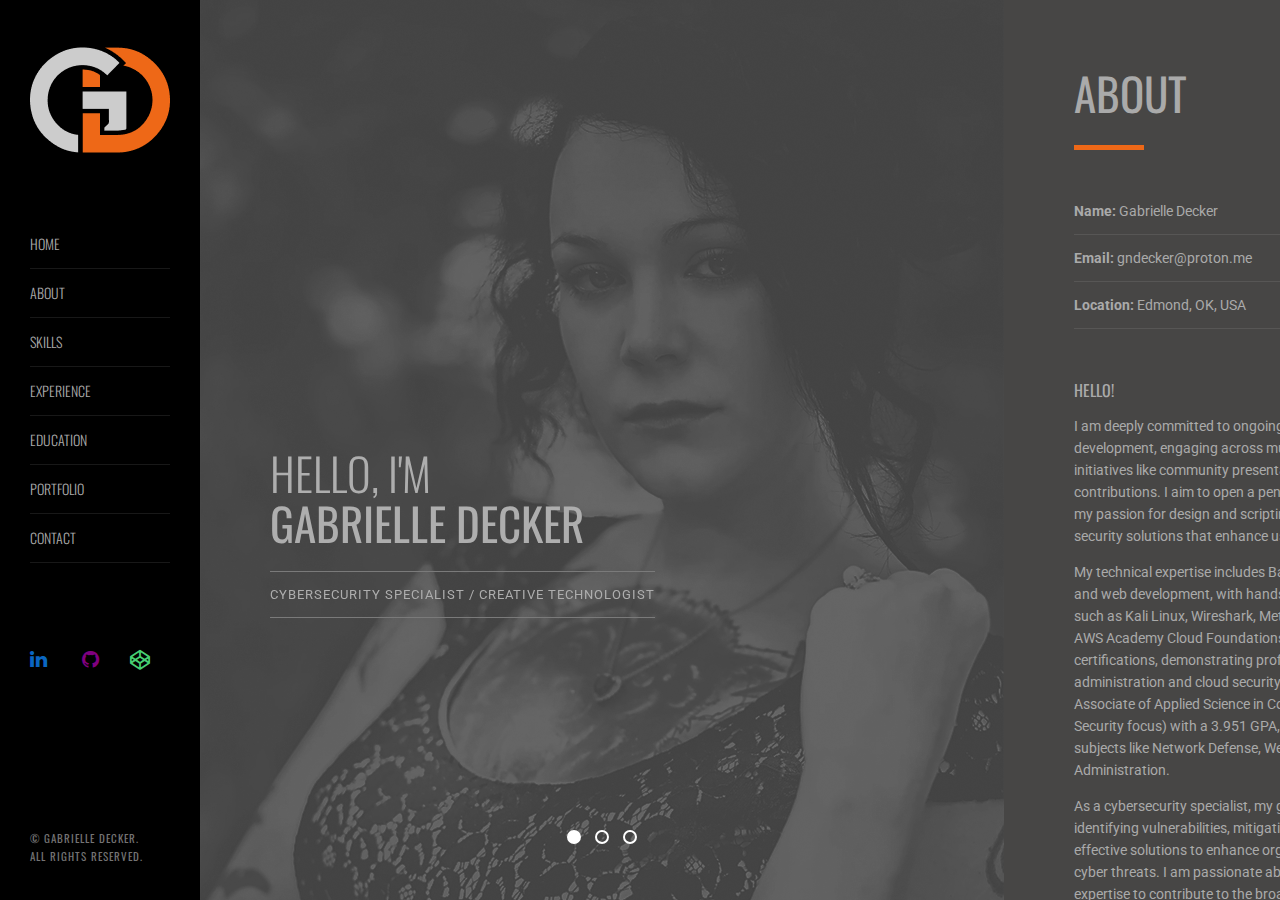
==== commit ba41ded9: "Revamp" ====
--- a/index.html
+++ b/index.html
@@ -1,577 +1,687 @@
 <!DOCTYPE html>
 <html lang="en">
-
 <head>
-    <meta charset="utf-8">
-    <title>Gabrielle Decker - Cybersec Student and Creative Writer</title>
-    <meta name="viewport" content="width=device-width, initial-scale=1.0">
-    <meta name="description" content="">
-    <meta name="author" content="">
-    
-    <!--[if lt IE 9]>
-	<script src="js/html5shiv.js"></script>
-	<![endif]-->
-
-    <!-- CSS Files
-    ================================================== -->
-    <link rel="stylesheet" href="css/bootstrap.css" type="text/css">
-    <link rel="stylesheet" href="css/animate.css" type="text/css">
-    <link rel="stylesheet" href="css/owl.carousel.css" type="text/css">
-    <link rel="stylesheet" href="css/owl.theme.css" type="text/css">
-    <link rel="stylesheet" href="css/owl.transitions.css" type="text/css">
-    <link rel="stylesheet" href="css/magnific-popup.css" type="text/css">
-    <link rel="stylesheet" href="css/style.css" type="text/css">
-    <link rel="stylesheet" href="css/coloring.css" type="text/css">
-    <link rel="stylesheet" href="https://use.typekit.net/lih5sne.css">
-
-    <!-- color scheme -->
-    <link rel="stylesheet" href="css/colors/pink.css" type="text/css">
-
-    <!-- Font Awesome -->
-    <script src="https://kit.fontawesome.com/c26bf0369b.js" crossorigin="anonymous"></script>
+  <meta charset="UTF-8" />
+  <meta http-equiv="X-UA-Compatible" content="IE=edge,chrome=1" />
+  <meta name="viewport" content="width=device-width,initial-scale=1.0" />
+  <META NAME="ROBOTS" CONTENT="INDEX, FOLLOW">
+  <title>Gabrielle Decker - Creative Technologist</title>
+  <link rel="shortcut icon" href="favicon.ico">
+
+  <!-- Google Font-->
+  <link href='http://fonts.googleapis.com/css?family=Roboto:400,300italic,300,100italic,100,400italic,500,500italic,700,900,900italic,700italic%7COswald:400,300,700' rel='stylesheet' type='text/css'>
+  <!-- Design Style -->
+  <link rel="stylesheet" type="text/css" href="css/scroll.css" />
+  <link rel="stylesheet" type="text/css" href="css/style.css" />
+  <!-- Icon -->
+  <link rel="stylesheet" href="https://cdnjs.cloudflare.com/ajax/libs/font-awesome/6.7.2/css/all.min.css">
+  <link rel="stylesheet" type="text/css" href="css/font-awesome.css" />
+  <!-- Portfolio Thumbnail / Slider -->
+  <link rel="stylesheet" type="text/css" href="css/portfolio.css" />
+  <link rel="stylesheet" type="text/css" href="css/carousel.css">
+  <!-- Responsive -->
+  <link rel="stylesheet" type="text/css" href="css/responsive.css" />
+  <!-- Pie Chart / Skills -->
+  <script type="text/javascript" src="js/jquery-2.0.3.min.js"></script>
+  <!-- Send Email -->
+  <script type="text/javascript" src="js/sendemail.js"></script>
+  <!-- Progressbar / Skills-->
+  <script type="text/javascript" src="js/progressbar.js"></script>
+  <!-- Portfolio-->
+  <script src="js/modernizr.custom.js"></script>
 </head>
 
-<body id="homepage" class="homepage">
-    <div id="wrapper" class="fullwidth no-padding">
-        <div id="bg-overlay"></div>
-
-        <div id="main">
-            <!-- TOP BAR BEGIN -->
-            <div id="top-bar" class="transparent dark">
-                <div id="logo">
-                    <svg xmlns="http://www.w3.org/2000/svg" id="a" width="150" height="41" viewBox="0 0 1971.45 539.51">
-                        <defs>
-                          <style>.d{fill:#fff}</style>
-                        </defs>
-                        <path id="b" d="M674.49 253.48c-34.93 32.66-72.31 69.33-120.62 80.75-9.74 2.77-6.98-4.68-12.88-4.85-9.25 1.71-18.36 4.21-27.74 5.14-10.04.91-8.51-10.6-8.17-17.37-7.44 1.95-14 4.4-21.34 5.47-9.97 1.79-8.46-7.91-9.48-14.42-13.14 5.86-27.08 8.45-40.95 11.88-11.36 3.06-11.29-10.41-10.81-18.33-8.7-.72-18.72 2.62-23.83-8.93-10.11 11.24-59.6 56.05-62.94 21.43-16.29 15.66-33.34 30.68-50.49 45.42-2.85 2.35-7.79 4.43-8.91-.57-1.68-5.54-1.46-11.02 2.45-15.55 23.68-28.09 48.54-54.69 73.37-81.84-151.71 105.56-116.09 177.7-223.04 274.39-15.38 11.61-12.02-9.45-10.43-18.56 12.2-42 46.29-73.57 68.72-110.38 13.24-18.88 28.24-36.29 44.89-52.18 37.13-44.84 49.65-167.86 48.44-226.66-15.82 56.92-196.86 261.38-190.47 99.62-25.52 23.01-52.29 46.95-86.1 56.38-6.23 1.81-3.59-7.84-3.7-11.23.12-.89 1.86-2.18 2.92-2.25 28.36-4.42 49.48-27.16 71.2-44.14 7.43-7.6 19.31-12.39 21.39-23.75C118.88 132.27 179.66 31.3 249.68 1.03c10.15-3.24 15.45 1.3 16.08 11.65 1.79 73.12-112.77 157.96-163.83 205.05-9.69 17.73-6.18 65.16 25.01 55.53 43.28-17.41 73.06-56.07 107.36-86.09 22.61-21.19 35.5-49.48 44.3-78.63.41-2.76 2.58-4.46 4.26-6.5 10.19 9.61 4.47 58.03 5.15 74.1-4.16 51.73-13.42 103.36-30.34 152.27 10.75-9.11 110.26-110.39 114.67-89.64 4.96 15.94-9.27 27.63-17.17 39.69-.5.69-1.11 1.83-.87 2.43 4.23 10.56-.83 18.86-6.01 27.88 18.76-6.94 34.63-20.36 48.56-34.56 3.43-2.71 9.91-20.77 14.11-11 2.45 7.02 1.18 13.33-3.23 19.5 9.71 0 18.62-1.79 27.35-4.6 4.54-1.46 5.89-.8 6.93 3.96 1.48 6.73.29 12.85-4 18.86 15.56-3.56 30.12-10.84 44.91-16.73 11.73-4.62 8.16 11.35 8.55 18.46 17.66-4.42 29.51-15.1 27.83 12.45 6.87-1.75 14.17-3.68 21.22-5.44 6.47-1.55 7.29-1.17 10.43 4.94 52.08-14.12 96.31-52.17 129.75-93.27 5.68-20.38 11.68-40.98 17.39-61.42 3.97-6.46 22-110.79 27.18-67.94-1.05 39.05-4.6 78.04-20.65 114.05-4.34 13.14-16.15 22.74-17.75 36.87-22.89 88.19 56.55 12.77 79.07-14.69 2.27-2.61 5.78-12.11 9.26-5.72 5.7 11.67-5.07 22.63-8.7 33.11-2.8 8.37-7.09 16.82-8.44 25.46 12.47 37.95 58.15 17.36 82.22 3.14 15.89-10.03 15.61 17.72 42.9 15.77 39.18-.81 78.08-4.8 116.99-8.92 25.65-1.59 60.85-2.29 74.36 23.61-33.95-1.21-69.32-5.68-103.69 1.16-29.17 5.02-58.63 6.68-88.21 6.78-12.52.26-22.68-4.69-30.83-14.14-4.24-4.91-4.35-4.76-10.17-1.55-45.71 28.03-96.78 28.1-92.16-38.66-38.47 38.4-80.77 64.06-74.98-14.78ZM259.71 15.29C194.86 31.46 130.5 139.92 104.61 198.6l1.05.57c57.53-52.46 136.5-103.64 154.05-183.87ZM122.73 527.23c47.64-38.44 76.24-93.79 102.45-147.87-31.63 32.61-56.93 71.37-83.3 108.43-8.44 11.97-16.9 23.97-19.16 39.44h.01Zm579.74-344.32c5.94-14.76 10.78-30.04 12.27-46.19-4.09 15.4-8.18 30.8-12.27 46.19Z" class="d"/>
-                        <path id="c" d="M1116.51 47.09c15.62 92.97 21.42 187.77 27.03 281.37 9.16-79.74 6.02-160.52.08-240.45-.18-10.57-3.26-21.43.18-31.7l1.73-.02c11.75 93.66 17.68 192.33-.26 285.64-12.75 15.88-11.46-86.91-11.61-94.56-1.14-72.69-16-144.77-27.08-216.09-.13-9.91 20.03 1.13 26.19.73 87.65 1.25 340.65-9.74 205.49 135.63-100.83 102.93-203.91 204.14-295.31 315.69 47.39-33.25 94.6-66.83 143.39-98.01 42.39-22.39 89.35-35.27 133.71-53.36 1.64 3.15-.54 3.84-2.51 4.77-62.15 30.41-127.71 55.3-182.82 98.04-13.95 6.95-116.64 91.63-117.4 75.57-7.29-21.12 43.02-59.83 55.88-77.27 84.56-100.79 178.31-193 267.64-289.4 29.41-35 45.02-58.21-10.03-75.81-68.92-26.92-142.99-9.55-214.3-20.77Zm853.85 181.01c2.06 5.42 1.37 6.96-3.59 8.2-57.95 13.59-120.14 33.64-179.59 19.08-39.51-11.66-79.65 26.45-119.38-6.58-6-4.45-12.47-5.84-19.69-3.43-25.88 6.97-55.19 26.49-79.74 6.46-10.35-8.06-20.47 9.41-24.49-3.87-1.88-5.68-2.86-11.75-3.54-17.72-2.03-7.01 1.87-31.33-7.6-31.44-7.47 3.21-8.65 14.24-10.44 21.52-4.68 14.44-9.6 28.8-14.43 43.2-1.48 3.01-2.5 6.68-6.7 6.55-16.97-10.21 8.05-61.77 16.3-74.85 6.58-16.55 5.98-34.35 9.38-52.54-20.16 46.15-51.46 87.19-90.66 118.68-5.18 4.02-10.85 7.61-16.75 10.45-8.28 4-9.18 3.48-16.02-3.42-8.45 12.8-19.33 30.81-29.42 7.44-7.28 9.9-11.6 21.23-19.92 29.67-9.66-10.46 10.69-26.7 15.01-36.82 6.94-9.57 6.9-23 14.25-31.94 10.05 12.46-6.14 25.29-2.1 35.4 7.34 12.53 15.84-13.33 20.29-17.88 5.93-6.41 7.36 6.59 14.94 1.1 28.6-16.82 52.36-40.53 72.56-66.71 23.39-27.41 36.24-60.69 40.54-96.28 2.53-10.52-1.22-22.49 4.85-31.92 15.11 13.17-1.62 97.01-3.88 119.83 22.4 6.21 12.98 37.02 17.52 54.16 24.29-16.53 29.2 19.3 67.12 4.23 19.14-4.94 40-23.64 58.16-6.9 19.87 17.12 48.67 12.24 71.39 4.11 15.64-5.47 31.05-5.71 46.92-1.35 58.89 13.48 119.43-3.27 178.7-6.41v-.02Z" class="d"/>
-                    </svg>
-                </div>
-
-                <nav>
-                    <ul id="mainmenu">
-                        <li><a href="#section-home" class="active"><span>01</span>Home</a></li>
-                        <li><a href="#section-interests"><span>02</span>Interests</a></li>
-                        <li><a href="#section-experiences"><span>03</span>Experiences</a></li>
-                        <li><a href="#section-portfolio"><span>04</span>Portfolio</a></li>
-                        <!--<li><a href="#section-blog"><span>06</span>Blog</a></li>-->
-                        <li><a href="#section-contact"><span>05</span>Contact</a></li>
+<body>
+<div id="container" class="container">
+  <!-- Left Menu / Logo-->
+  <aside class="menu" id="menu">
+    <div class="logo">
+      <!-- Logo image-->
+      <img src="images/logo.png" width="140" height="140" alt=""/>
+      <!-- Logo name-->
+      <span>Gabrielle Decker</span>
+    </div>
+    <!-- Mobile Navigation-->
+    <a href="#menu1" class="menu-link"></a>
+    <!-- Left Navigation-->
+    <nav id="menu1" role="navigation">
+      <a href="#chapterintroduction"><span id="link_introduction" class="active">Home</span></a>
+      <a href="#chapterabout"><span id="link_about">About</span></a>
+      <a href="#chapterskills"><span id="link_skills">Skills</span></a>
+      <a href="#chapterexperience"><span id="link_experience">Experience</span></a>
+      <a href="#chaptereducation"><span id="link_education">Education</span></a>
+      <a href="#chapterportfolio"><span id="link_portfolio">Portfolio</span></a>
+      <a href="#chaptercontact"><span id="link_contact">Contact</span></a>
+    </nav>
+    <div class="social">
+      <a href="https://www.linkedin.com/in/gabrielle-decker" target="_blank" class="linkedin" rel="noopener noreferrer" title="LinkedIn">
+        <i class="fa fa-linkedin"></i>
+      </a>
+      <a href="https://github.com/1337spectra" target="_blank" class="github" rel="noopener noreferrer" title="GitHub">
+        <i class="fa fa-github"></i>
+      </a>
+      <a href="https://codepen.io/gndecker" target="_blank" class="codepen" rel="noopener noreferrer" title="CodePen">
+        <i class="fa fa-codepen"></i>
+      </a>
+    </div>
+    <div class="copyright"> © Gabrielle Decker.<br>
+      All Rights Reserved. </div>
+  </aside>
+  <!-- Go to top link for mobile device -->
+  <a href="#menu" class="totop-link">Go to the top</a>
+  <div class="content-scroller">
+    <div class="content-wrapper">
+
+      <!-- Introduction -->
+      <article class="content introduction noscroll" id="chapterintroduction">
+        <div class="inner">
+          <h2><span>Hello, I'm</span><br>
+            Gabrielle Decker</h2>
+          <span class="title">Cybersecurity Specialist / Creative Technologist</span> </div>
+        <div id="owl-demo" class="owl-carousel">
+          <div class="item"><img src="images/about.png" alt="" /></div>
+          <div class="item"><img src="images/about2.png" alt="" /></div>
+          <div class="item"><img src="images/about3.png" alt="" /></div>
+        </div>
+      </article>
+
+      <!-- About -->
+      <article class="content about white-bg" id="chapterabout">
+        <div class="inner">
+          <h2>About</h2>
+          <div class="title-divider"></div>
+          <div class="about-con">
+            <ul>
+              <li><b>Name:</b> Gabrielle Decker</li>
+              <li><b>Email:</b> <a href="mailto:gndecker@proton.me">gndecker@proton.me</a></li>
+              <li><b>Location:</b> Edmond, OK, USA</li>
+            </ul>
+            <h3>Hello!</h3>
+            <p>I am deeply committed to ongoing learning and skill development, engaging across multiple domains through initiatives like community presentations and open-source contributions. I aim to open a pentesting business, leveraging my passion for design and scripting to develop innovative security solutions that enhance usability and user experience.<br></p>
+            <p>My technical expertise includes Bash scripting, C++, HTML/CSS, and web development, with hands-on experience using tools such as Kali Linux, Wireshark, Metasploit, and Nmap. I hold the AWS Academy Cloud Foundations and Certified Linux Pro certifications, demonstrating proficiency in Linux system administration and cloud security practices. I earned my Associate of Applied Science in Computer Science (Cyber/Info Security focus) with a 3.951 GPA, achieving academic honors in subjects like Network Defense, Web Security, and Linux Administration.</p>
+            <p>As a cybersecurity specialist, my goal is to improve security by identifying vulnerabilities, mitigating risks, and implementing effective solutions to enhance organizational resilience against cyber threats. I am passionate about applying my technical expertise to contribute to the broader cybersecurity community.</p>
+            <a href="projects/(MASTER)DECKER, Gabrielle-Resume.pdf" class="button">Download resume (PDF)</a><br>
+            <img src="images/signature.png" class="signature" alt="" />
+          </div>
+        </div>
+      </article>
+
+      <!-- Skills -->
+      <article class="content skills gray-bg" id="chapterskills">
+        <div class="inner">
+          <h2>Skills</h2>
+          <div class="title-divider"></div>
+          <h3>Technical Skills</h3>
+          <p>I am a cybersecurity student with a focus on penetration testing, network defense, and incident response. I have hands-on experience with tools like Kali Linux, Nmap, Metasploit, and Wireshark, gained through academic labs and National Cyber League competitions. My practical skills include vulnerability scanning, web exploitation, and threat analysis, supported by foundational knowledge of Bash scripting and operating systems.</p>
+          <div class="skills-con">
+            <div class="container-sub margin-top50">
+              <div class="row">
+                <div class="col-6 margin-bottom50">
+                  <div class="col-6"><span class="chart" data-percent="85"><span class="percent"></span> </span></div>
+                  <div class="col-6 chart-text">
+                    <h4>Kali Linux</h4>
+                    <p>Advanced</p>
+                  </div>
+                </div>
+                <div class="col-6 margin-bottom50">
+                  <div class="col-6"><span class="chart" data-percent="85"><span class="percent"></span> </span></div>
+                  <div class="col-6 chart-text">
+                    <h4>Bash</h4>
+                    <p>Advanced</p>
+                  </div>
+                </div>
+                <div class="col-6">
+                  <div class="col-6"><span class="chart" data-percent="80"><span class="percent"></span> </span></div>
+                  <div class="col-6 chart-text">
+                    <h4>Nmap</h4>
+                    <p>Advanced</p>
+                  </div>
+                </div>
+                <div class="col-6">
+                  <div class="col-6"><span class="chart" data-percent="70"><span class="percent"></span> </span></div>
+                  <div class="col-6 chart-text">
+                    <h4>Wireshark</h4>
+                    <p>Intermediate</p>
+                  </div>
+                </div>
+              </div>
+            </div>
+            <div class="full-divider"></div>
+            <div class="container-sub skill-list">
+              <div class="row">
+                <h3>Knowledge Areas</h3>
+                <p>I have practical experience in key cybersecurity domains, including cryptography, log analysis, enumeration, and exploitation, acquired through coursework, labs, and competitions. My skills span network traffic analysis, web application security, and digital forensics, allowing me to identify vulnerabilities and secure systems effectively. I continue to refine these areas through hands-on projects and continuous learning.</p>
+                <div class="col-4 margin-top10">
+                  <ul>
+                    <li>Enumeration & Exploitation</li>
+                    <li>Cryptography</li>
+                    <li>Log Analysis</li>
+                    <li>Network Traffic Analysis</li>
+                  </ul>
+                </div>
+                <div class="col-4 margin-top10">
+                  <ul>
+                    <li>Password Cracking</li>
+                    <li>Scanning & Reconnaissance</li>
+                    <li>RESTful API</li>
+                    <li>Phishing</li>
+                  </ul>
+                </div>
+                <div class="col-4 margin-top10">
+                  <ul>
+                    <li>Metasploit</li>
+                    <li>Git/GitHub/GitLab</li>
+                    <li>OSINT</li>
+                    <li>Web Application Exploitation</li>
+                  </ul>
+                </div>
+              </div>
+            </div>
+            <div class="full-divider"></div>
+            <div class="container-sub">
+              <div class="row">
+                <h3>General Skills</h3>
+                <p>I have practical knowledge in vulnerability assessments, penetration testing, and incident response. My hands-on work includes conducting scans, identifying risks, and applying remediation strategies. I am experienced in reconnaissance, exploitation, and crafting incident response plans, and I continuously improve these skills through competitions and academic projects.</p>
+                <div class="progressbar-main margin-top50">
+                  <div class="progress-bar-description"><b>Vulnerability Assessments</b> | Advanced</div>
+                  <div id="progressBar" class="progress">
+                    <div class="progress-value"></div>
+                  </div>
+                </div>
+                <div class="progressbar-main margin-top40">
+                  <div class="progress-bar-description"><b>Penetration Testing</b> | Advanced</div>
+                  <div id="progressBar2" class="progress">
+                    <div class="progress-value"></div>
+                  </div>
+                </div>
+                <div class="progressbar-main margin-top40">
+                  <div class="progress-bar-description"><b>Incident Response</b> | Intermediate</div>
+                  <div id="progressBar3" class="progress">
+                    <div class="progress-value"></div>
+                  </div>
+                </div>
+              </div>
+            </div>
+          </div>
+        </div>
+      </article>
+
+      <!-- Experience -->
+      <article class="content experience white-bg" id="chapterexperience">
+        <div class="inner">
+          <h2>Experience</h2>
+          <div class="title-divider"></div>
+          <h3>Cybersecurity Experience</h3>
+          <p>Hands-on cybersecurity experience through leadership roles, academic projects, and freelance work. Demonstrated expertise in penetration testing, vulnerability assessments, and incident response.</p>
+          <h3>Certifications</h3>
+          <div class="container-sub skill-list">
+            <ul>
+              <li><a href="https://www.credly.com/badges/a7af20da-f300-463d-b44c-f1d5f92a8267/linked_in_profile">AWS Academy Cloud Foundations</a>, <i>Amazon Web Services (Oct 2022)</i></li>
+              <li><a href="https://certification.testout.com/verifycert/6-1C6-X4C9J">Certified Linux Pro</a>, <i>TestOut Corporation (Jul 2022)</i></li>
+              <li><a href="https://www.credly.com/badges/2d4b658f-e654-4386-8402-ffdafba12144/linked_in_profile">Computer Support</a>, <i>Oklahoma State Regents for Higher Education (Jul 2022)</i></li>
+              <li><a href="https://www.ucertify.com/my/certificate.php?certificate_guid=xn92fu7z">CompTIA Strata IT Fundamentals (FC0-U61)</a>, <i>uCertify (May 2022)</i></li>
+            </ul>
+          </div>
+          <div class="experience-con">
+            <div class="container-sub">
+
+              <!-- NCL Team Captain -->
+              <div class="full-divider"></div>
+              <div class="experience-details">
+                <div class="col-6 margin-bottom50 margin-top50">
+                  <div class="col-3 icon-block"><i class="fa fa-lock"></i></div>
+                  <div class="flot-left">
+                    <h5>Freelance</h5>
+                    <h4>Cybersec Specialist</h4>
+                    <span>Jan 2023 - Present</span>
+                  </div>
+                </div>
+                <div class="col-6 margin-bottom50 margin-top50 no-margin-top">
+                  Conducted vulnerability assessments for web applications and networks, targeting common issues like XSS, SQLi, and misconfigurations. Used Nmap and Wireshark for network scans to identify open ports and potential attack vectors. Created security awareness guides for small businesses on phishing prevention, password security, and MFA.
+                </div>
+              </div>
+
+              <!-- Cybersecurity Analyst (Academic Projects) -->
+              <div class="full-divider"></div>
+              <div class="experience-details">
+                <div class="col-6 margin-bottom50 margin-top50">
+                  <div class="col-3 icon-block"><i class="fa fa-shield"></i></div>
+                  <div class="flot-left">
+                    <h5>National Cyber League</h5>
+                    <h4>Team Captain</h4>
+                    <span>Oct 2022 - Apr 2024</span>
+                  </div>
+                </div>
+                <div class="col-6 margin-bottom50 margin-top50 no-margin-top">
+                  Led a high-performing cybersecurity team in National Cyber League, ranking in the top 100 nationally. Specialized in Web Application Exploitation, Network Traffic Analysis, and Password Cracking, achieving top percentile scores. Managed reconnaissance, vulnerability exploitation, and post-game reporting. Received multiple NCL Challenge Coins for consistent top 500 national individual performance.
+                  <p class="margin-top20"><span>Scouting Reports</span></p>
+                  <div class="about-con margin-top10">
+                    <ul>
+                      <li><b>2024 Spring:</b> <a href="https://www.cyberskyline.com/report/KNTTWPV72MNL">Individual</a> | <a href="https://www.cyberskyline.com/report/3GUU0YTB5BRH">Team</a></li>
+                      <li><b>2023 Fall:</b> <a href="https://www.cyberskyline.com/report/6VCM5K4GB1CU">Individual</a> | <a href="https://www.cyberskyline.com/report/6JAF16A5B32Q">Team</a></li>
+                      <li><b>2023 Spring:</b> <a href="https://www.cyberskyline.com/report/FNCR6YJX6E7E">Individual</a> | <a href="https://www.cyberskyline.com/report/4J3XJWWTVNQ3">Team</a></li>
+                      <li><b>2022 Fall:</b> <a href="https://www.cyberskyline.com/report/HLEWW7K4PCLK">Individual</a> | <a href="https://www.cyberskyline.com/report/2C85ATB8QH1N">Team</a></li>
                     </ul>
-                </nav>
-
-                <span id="menu-btn">
-                    <span class="lt"></span>
-                    <span class="lm"></span>
-                    <span class="lb"></span>
-                </span>
-
-                <div id="mp-col">
-                    <a href="Decker,Gabrielle-Resume2022_redacted.pdf" class="btn-download light">
-                        <span class="id-color"><i class="fa fa-file-pdf-o"></i></span>Download CV
-                    </a>
-                </div>
-
-                <div class="clearfix"></div>
-            </div>
-            <!-- TOP BAR CLOSE -->
-
-            <!-- CONTENT BEGIN -->
-            <div id="content">
-                <div class="page-deco">gndecker@proton.me</div>
-
-                <div class="social-icons-fixed">
-                    <div class="sc-inner">
-                        <!--<a href="#"><i class="fa fa-facebook fa-lg"></i></a>-->
-                        <a href="https://github.com/1337spectra"><i class="fa-brands fa-github"></i></a>
-                        <a href="https://codepen.io/gndecker"><i class="fa-brands fa-codepen"></i></a>
-                        <a href="https://www.linkedin.com/in/gabrielle-decker"><i class="fa fa-linkedin fa-lg"></i></a>
-                        <a href="#section-contact"><i class="fa-regular fa-envelope"></i></a>
+                  </div>
+                </div>
+              </div>
+
+              <!-- Freelance Cybersecurity Specialist -->
+              <div class="full-divider"></div>
+              <div class="experience-details">
+                <div class="col-6 margin-bottom50 margin-top50">
+                  <div class="col-3 icon-block"><i class="fa fa-code"></i></div>
+                  <div class="flot-left">
+                    <h5>Okla. City Community Col.</h5>
+                    <h4>Academic Projects</h4>
+                    <span>Jan 2022 - May 2023</span>
+                  </div>
+                </div>
+                <div class="col-6 margin-bottom50 margin-top50 no-margin-top">
+                  Developed an Enterprise Security Management Plan covering incident response, disaster recovery, and business continuity. Created an Incident Response Plan per NIST SP 800-61, outlining containment, eradication, and post-incident steps. Conducted vulnerability assessments with tools like Wireshark, Nmap, and Metasploit.
+                </div>
+              </div>
+
+            </div>
+          </div>
+        </div>
+      </article>
+
+      <!-- Education -->
+      <article class="content education gray-bg" id="chaptereducation">
+        <div class="inner">
+          <h2>Education</h2>
+          <div class="title-divider"></div>
+          <h3>Academic Excellence</h3>
+          <p>A well-rounded education in Information Technology with a focus on Cybersecurity, supported by hands-on experience through academic projects and certifications.</p>
+          <div class="education-con">
+            <div class="container-sub">
+              <div class="full-divider"></div>
+              <!-- Education 1 -->
+              <div class="education-details">
+                <div class="col-6 margin-bottom50 margin-top50">
+                  <div class="col-3 icon-block"><i class="fa fa-graduation-cap"></i></div>
+                  <div class="flot-left">
+                    <h5>Oklahoma State University<br>Institute of Technology</h5>
+                    <h4>Bachelor of Technology</h4>
+                    <span>Expected May 2026</span>
+                  </div>
+                </div>
+                <div class="col-6 margin-bottom50 margin-top50 no-margin-top">
+                  Currently pursuing a BTech in Information Technology with a focus on <b>Cyber Incident Response</b>.
+                </div>
+              </div>
+              <div class="full-divider"></div>
+              <!-- Education 2 -->
+              <div class="education-details">
+                <div class="col-6 margin-bottom50 margin-top50">
+                  <div class="col-3 icon-block"><i class="fas fa-user-graduate"></i></div>
+                  <div class="flot-left">
+                    <h5>Okla. City Community Col.</h5>
+                    <h4>Associate of Applied Scien.</h4>
+                    <span>May 2023</span>
+                  </div>
+                </div>
+                <div class="col-6 margin-bottom50 margin-top50 no-margin-top">
+                  Earned an AAS in Computer Science with a focus on <b>Cyber/Info Security</b>. Graduated with a <b>3.951 GPA</b> and Academic Honors. Active member of the Cyber Club and involved in various academic projects focused on cybersecurity.
+                  <p class="margin-top20"><span>Honors & Awards</span></p>
+                  <div class="about-con margin-top10">
+                    <ul>
+                      <li><b>President's Honor Roll:</b> secured a 4.0 GPA</li>
+                      <li><b>Certificate of Achievement:</b> exceptional scholarship</li>
+                      <li><b>Presentation Award:</b> Scholarship from Dean of CS</li>
+                    </ul>
+                  </div>
+                </div>
+              </div>
+              <div class="full-divider"></div>
+              <!-- Education 3 -->
+              <div class="education-details">
+                <div class="col-6 margin-bottom50 margin-top50">
+                  <div class="col-3 icon-block"><i class="fas fa-award"></i></div>
+                  <div class="flot-left">
+                    <h5>Okla. City Community Col.</h5>
+                    <h4>Certificate of Mastery</h4>
+                    <span>May 2023</span>
+                  </div>
+                </div>
+                <div class="col-6 margin-bottom50 margin-top50 no-margin-top">
+                  Earned a Certificate of Mastery Degree in Computer Networking Support with a <b>4.0 GPA</b>. The program focused on Network Configuration, Network Security, and Troubleshooting.
+                </div>
+              </div>
+              <div class="full-divider"></div>
+              <!-- Education 4 -->
+              <div class="education-details">
+                <div class="col-6 margin-bottom50 margin-top50">
+                  <div class="col-3 icon-block"><i class="fas fa-book-open"></i></div>
+                  <div class="flot-left">
+                    <h5>Okla. City Community Col.</h5>
+                    <h4>Certificate of Mastery</h4>
+                    <span>Dec 2022</span>
+                  </div>
+                </div>
+                <div class="col-6 margin-bottom50 margin-top50 no-margin-top">
+                  Earned a Certificate of Mastery Degree in Computer Systems Support with a <b>4.0 GPA</b>. Focused on Hardware Installation, Maintenance, and Technical Support.
+                </div>
+              </div>
+            </div>
+          </div>
+        </div>
+      </article>
+
+      <!-- Portfolio -->
+      <article class="content portfolio white-bg" id="chapterportfolio">
+        <div class="inner">
+          <h2>Portfolio</h2>
+          <div class="title-divider"></div>
+          <div class="portfolio-con">
+            <div class="container-sub margin-top50">
+              <h3>Publications</h3>
+              <p>A curated selection of technical projects, tools, and cybersecurity-focused publications that highlight my practical experience in vulnerability assessments, penetration testing, and security education.</p>
+              <div class="container-sub skill-list">
+                <ul>
+                  <li><a href="https://journalrecord.com/sponsored_content/cybersecurity-awareness-month" target="_blank" rel="noopener">Cybersecurity Awareness Month</a>, <i>The Journal Record (Oct 2023)</i></li>
+                  <li><a href="https://journalrecord.com/sponsored_content/what-can-i-do-to-keep-myself-safe-online" target="_blank" rel="noopener">What Can I Do to Keep Myself Safe Online?</a>, <i>The Journal Record (Oct 2023)</i></li>
+                  <li><a href="https://journalrecord.com/sponsored_content/cybersecurity-career-paths-for-students" target="_blank" rel="noopener">Cybersecurity Career Paths for Students</a>, <i>The Journal Record (Oct 2023)</i></li>
+                </ul>
+              </div>
+              <div class="full-divider"></div>
+              <h3>Presentations</h3>
+              <h4>"Cybersecurity is Much More Than a Matter of IT"</h4>
+              <p><b>Event:</b> Organized by Putnam City Foundation & OCCC Department of Community Outreach and Education</p>
+              <p><span><b>Date:</b> January 26, 2023, Overholser Elementary School</span></p>
+              <p>Delivered an interactive presentation to 75 parents, covering cybersecurity basics, the role of social media in security, and practical tips and resources for keeping children safe online. Highlighted the risks associated with public Wi-Fi, online posting, and password storage, and emphasized the importance of identifying and reporting cyber incidents such as cyber-attacks and cyberbullying.</p>
+              <p>Read the newspaper article here: <a href="https://www.linkedin.com/posts/sara-mathew-04957b206_way-to-go-gabrielle-decker-what-an-awesome-activity-7036476418679058432-7FaA">"Cybersecurity is Much More Than a Matter of IT"</a></p>
+              <div class="full-divider"></div>
+              <h3>Featured Projects</h3>
+              <div class="row">
+                <div id="grid-gallery" class="grid-gallery">
+                  <section class="grid-wrap">
+                    <ul class="grid">
+                      <!-- Project 1: Rogue.sh -->
+                      <li>
+                        <figure>
+                          <img src="https://raw.githubusercontent.com/1337spectra/rogue/143ec64bc83bf27a3f93913f4c6678358a5cfaeb/images/5.jpg" alt="Rogue.sh Project"/>
+                          <figcaption>
+                            <div class="figcaption-details">
+                              <img src="images/icon-plus.png" height="82" width="82" alt=""/>
+                              <h3>Rogue.sh</h3>
+                              <span>Penetration Testing Automation Tool</span>
+                            </div>
+                          </figcaption>
+                        </figure>
+                      </li>
+                      <!-- Project 2: C++ IDE & Quiz -->
+                      <li>
+                        <figure>
+                          <img src="https://www.worldanvil.com/uploads/images/bc1e40b25dba77446cb6501dfcadd06b.webp" alt="C++ IDE & Quiz"/>
+                          <figcaption>
+                            <div class="figcaption-details">
+                              <img src="images/icon-plus.png" height="82" width="82" alt=""/>
+                              <h3>C++ IDE & Quiz</h3>
+                              <span>Interactive Learning Platform</span>
+                            </div>
+                          </figcaption>
+                        </figure>
+                      </li>
+                      <!-- Project 3: World Anvil API Documentation -->
+                      <li>
+                        <figure>
+                          <img src="images/worldanvil-api-swagger-documentation.png" alt="World Anvil API Documentation"/>
+                          <figcaption>
+                            <div class="figcaption-details">
+                              <img src="images/icon-plus.png" height="82" width="82" alt=""/>
+                              <h3>World Anvil API Documentation</h3>
+                              <span>API Documentation and Development</span>
+                            </div>
+                          </figcaption>
+                        </figure>
+                      </li>
+                      <!-- Project 4: Enterprise Security Management Plan -->
+                      <li>
+                        <figure>
+                          <img src="images/Enterprise-Security-Management-Plan.png" alt="Enterprise Security Management Plan"/>
+                          <figcaption>
+                            <div class="figcaption-details">
+                              <img src="images/icon-plus.png" height="82" width="82" alt=""/>
+                              <h3>Enterprise Security Management Plan</h3>
+                              <span>Incident Response, Disaster Recovery, and Business Continuity Plan</span>
+                            </div>
+                          </figcaption>
+                        </figure>
+                      </li>
+                      <!-- Project 5: Information Security Audit -->
+                      <li>
+                        <figure>
+                          <img src="images/Cybersecurity-Audit-Report.png" alt="Information Security Audit"/>
+                          <figcaption>
+                            <div class="figcaption-details">
+                              <img src="images/icon-plus.png" height="82" width="82" alt=""/>
+                              <h3>Information Security Audit</h3>
+                              <span>Cybersecurity Assessment and Recommendations</span>
+                            </div>
+                          </figcaption>
+                        </figure>
+                      </li>
+                      <!-- Project 6: Cybersecurity Awareness Booklets -->
+                      <li>
+                        <figure>
+                          <img src="images/Cybersecurity-Booklets.png" alt="Cybersecurity Awareness Booklets"/>
+                          <figcaption>
+                            <div class="figcaption-details">
+                              <img src="images/icon-plus.png" height="82" width="82" alt=""/>
+                              <h3>Cybersecurity Awareness Booklets</h3>
+                              <span>Community Education Resources</span>
+                            </div>
+                          </figcaption>
+                        </figure>
+                      </li>
+                    </ul>
+                  </section>
+                  <!-- Lightbox Popup -->
+                  <section class="slideshow">
+                    <ul>
+                      <!-- Project 1 Description -->
+                      <li>
+                        <figure>
+                          <figcaption>
+                            <h3>Rogue.sh</h3>
+                            <span>Penetration Testing Automation Tool</span>
+                            <p>"Rogue" is a script that automates the pentesting process on Kali Linux. Written in Bash and Ruby, it scans target machines for vulnerabilities using Nmap, sets up the Metasploit environment, exploits vulnerabilities, gathers information, and escalates privileges. The script also downloads sensitive files and cracks credentials using John the Ripper. The roadmap for development followed industry standards like PTES and referenced multiple penetration testing guides.</p>
+                            <p>Rogue.sh is publicly available on GitHub: <a href="https://github.com/1337spectra/rogue" target="_blank" rel="noopener">https://github.com/1337spectra/rogue</a></p>
+                          </figcaption>
+                          <iframe width="560" height="315" src="https://www.youtube-nocookie.com/embed/YNRqINIU3Is?si=iMCS2vfVAy4yjD9Q" title="YouTube video player" frameborder="0" allow="accelerometer; autoplay; clipboard-write; encrypted-media; gyroscope; picture-in-picture; web-share" referrerpolicy="strict-origin-when-cross-origin" allowfullscreen></iframe>
+                        </figure>
+                      </li>
+                      <!-- Project 2 Description -->
+                      <li>
+                        <figure>
+                          <figcaption>
+                            <h3>C++ IDE & Quiz</h3>
+                            <span>Interactive Learning Platform</span>
+                            <p>An all-in-one web interface for C++ programming that includes a built-in C++ IDE and quiz feature. It is designed to provide a convenient way for students and beginners to learn and test their knowledge in C++. The IDE is integrated with the quiz feature to help users practice what they have learned.</p>
+                            <p>Available at: <a href="https://gabrielledecker.com/cpp-honors/" target="_blank" rel="noopener">https://gabrielledecker.com/cpp-honors</a></p>
+                          </figcaption>
+                          <img src="https://www.worldanvil.com/uploads/images/bc1e40b25dba77446cb6501dfcadd06b.webp" alt="C++ IDE & Quiz"/>
+                        </figure>
+                      </li>
+                      <!-- Project 3 Description -->
+                      <li>
+                        <figure>
+                          <figcaption>
+                            <h3>World Anvil API Documentation</h3>
+                            <span>API Documentation and Testing</span>
+                            <p>Collaborated with the World Anvil Development Team to create comprehensive API documentation for the World Anvil Public API using Swagger/OpenAPI standards. This documentation enables developers to integrate with the World Anvil platform, providing endpoints for creating, retrieving, updating, and deleting worldbuilding content.</p>
+                            <p>The documentation is publicly available at: <a href="https://www.worldanvil.com/api/external/boromir/swagger-documentation" target="_blank" rel="noopener">https://www.worldanvil.com/api/external/boromir/swagger-documentation</a></p>
+                          </figcaption>
+                          <img src="images/worldanvil-api-swagger-documentation.png" alt="World Anvil API Documentation"/>
+                        </figure>
+                      </li>
+                      <!-- Project 4 Description -->
+                      <li>
+                        <figure>
+                          <figcaption>
+                            <h3>Enterprise Security Management Plan</h3>
+                            <span>Incident Response, Disaster Recovery, and Business Continuity Plan</span>
+                            <p>Developed a comprehensive Enterprise Security Management Plan for ACME Corp, a fictional federal contractor managing multi-platform information systems across U.S. and EU government agencies. The plan was designed to mitigate cybersecurity threats and ensure operational resilience during disruptions by integrating an Incident Response Plan (IRP), Disaster Recovery Plan (DRP), and Business Continuity Plan (BCP). The project followed best practices outlined in NIST SP 800-61 and NIST SP 800-34, providing a structured approach to maintaining business operations in the face of cyber incidents and natural disasters.</p>
+                            <p>The Incident Response Plan outlined detection, containment, eradication, and post-incident activities to address potential security breaches and limit damage to the organization. The Disaster Recovery Plan included strategies for restoring critical systems using offsite backups, redundant systems, and failover protocols to minimize downtime. Additionally, the Business Continuity Plan provided detailed risk assessments and business impact analyses to prioritize essential operations and ensure continuous service delivery during emergencies.</p>
+                            <p>The project deliverables included a comprehensive plan document with appendices covering incident scenarios, team contact lists, system validation tests, and hardware/software inventories. This plan demonstrated proficiency in applying enterprise security management practices and implementing cybersecurity frameworks to protect organizational assets and ensure operational continuity.</p>
+                            <p>You can read the plan here: <a href="projects/Decker, Gabrielle - CS-2743-MW01F - Enterprise Security Management Plan.pdf">Enterprise Security Management Plan</a></p>
+                          </figcaption>
+                        </figure>
+                      </li>
+                      <!-- Project 5 Description -->
+                      <li>
+                        <figure>
+                          <figcaption>
+                            <h3>Information Security Audit</h3>
+                            <span>Cybersecurity Assessment and Recommendations</span>
+                            <p>Conducted an Information Security Audit for an institution to evaluate its physical, logical, and application-level security controls. The audit followed a comprehensive methodology to identify vulnerabilities and recommend actionable mitigations. The project was completed in collaboration with a team, adhering to industry best practices such as NIST Cybersecurity Framework (CSF) and ISACA's IT Assurance Framework (ITAF).</p>
+                            <p>The assessment identified potential attack vectors across physical security, network configuration, and publicly accessible systems. Specific findings included the need for stronger access controls, network segmentation, and security headers on public-facing websites. Using a combination of manual analysis and open-source tools, the audit highlighted areas for improvement in incident response planning, firewall configuration, and employee awareness of social engineering risks.</p>
+                            <p>The final report provided practical recommendations for enhancing the institution's security posture, including implementing a Web Application Firewall (WAF), improving password policies, and securing administrative interfaces. The project demonstrated proficiency in OSINT techniques, vulnerability detection, and security documentation.</p>
+                          </figcaption>
+                        </figure>
+                      </li>
+                      <!-- Project 5 Description -->
+                      <li>
+                        <figure>
+                          <figcaption>
+                            <h3>Cybersecurity Awareness Booklets</h3>
+                            <span>Community Education Resources</span>
+                            <p>Authored two Cybersecurity Awareness Booklets, designed to educate non-technical users about online safety, privacy protection, and cyber hygiene best practices. These booklets were distributed to students and staff at Oklahoma City Community College and are still being used by the Computer Science Department to promote cybersecurity awareness.</p>
+                            <p>The 2021 edition provided a beginner-friendly introduction to cybersecurity concepts such as using strong passwords, enabling multi-factor authentication, and avoiding phishing scams. The 2022 edition, created for Cybersecurity Awareness Month, aligned with the Cybersecurity and Infrastructure Security Agency's (CISA) campaign, expanding on topics like ransomware prevention, safe public Wi-Fi usage, and incident reporting.</p>
+                            <p>These booklets included step-by-step guides, infographics, and resource links to help individuals take actionable steps to secure their digital lives. The project demonstrated proficiency in technical writing, public communication, and cybersecurity education, and it was recognized by the institution for its positive impact on community awareness.</p>
+                            <p>Read the 2022 edition here: <a href="projects/2022 - Decker, Gabrielle - Cybersecurity Awareness Month.pdf">Cybersecurity Awareness Month</a></p>
+                            <p>Read the 2021 edition here: <a href="projects/2021 - Gabby's Cybersecurity Awareness Tips for Friends & Family.pdf">Gabby's Cybersecurity Tips for Friends & Family</a></p>
+                          </figcaption>
+                        </figure>
+                      </li>
+                    </ul>
+                    <nav>
+                      <span class="fa nav-prev"></span>
+                      <span class="fa nav-next"></span>
+                      <span class="fa nav-close"></span>
+                    </nav>
+                  </section>
+                </div>
+              </div>
+            </div>
+          </div>
+        </div>
+      </article>
+
+      <!-- Contact -->
+      <article class="content contact gray-bg" id="chaptercontact">
+        <div class="inner">
+          <h2>Contact</h2>
+          <div class="title-divider"></div>
+          <h3>Let's Connect</h3>
+          <div class="contact-con margin-top50">
+            <div class="container-sub">
+              <div class="row">
+                <div class="contact-details">
+                  <div class="col-6">
+                    <div class="contact-text">
+                      <div class="col-2 icon-block address"><i class="fa fa-map-marker"></i></div>
+                      <div class="flot-left">
+                        <strong>Gabrielle Decker</strong><br>
+                        Edmond, Oklahoma,<br>
+                        United States.
+                      </div>
                     </div>
-                </div>
-
-                <!-- section begin -->
-                <section id="section-home" aria-label="section" class="full-height no-top no-bottom text-light" data-bgimage="url(images/background/2.jpg)">
-                    <div id="particles-js"></div>
-                    <div class="overlay-bg t50">
-                        <div class="middle">
-                            <div class="container">
-                                <div class="row">
-                                    <div class="col-md-12 text-center">
-                                        <p class="lead"><span class="id-color">the portfolio of</span></p>
-                                        <div class="spacer20"></div>
-                                        <div class="h1_big">GabrielleDecker {
-                                            <br> 
-                                            <div class="typed-strings">
-                                                <p>student : </p>
-                                                <p>writer : </p>
-                                                <p>artist : </p>
-                                                <p>technologist : </p>
-                                                <p>coder : </p>
-                                            </div>
-                                            <div class="typed"></div>
-                                        </div>
-                                        <div class="spacer60"></div>
-                                    </div>
-                                </div>
-                            </div>
-                        </div>
+                    <div class="contact-text">
+                      <div class="col-2 icon-block email"><i class="fa fa-envelope"></i></div>
+                      <div class="flot-left"> <strong>Email</strong><br>
+                        <a href="mailto:gndecker@proton.me">gndecker@proton.me</a> </div>
                     </div>
-
-                    <a href="#section-interests" class="scroll-to">
-                        <span class="arrow bounce">
-                            <i class="arrow_down"></i>
-                        </span>
-                    </a>
-                </section>
-                <!-- section close -->
-
-                <!-- section begin -->
-                <section id="section-interests" class="fluid">
-                    <div class="container-fluid">
-                        <div class="row-fluid table">
-                            <div class="col-md-6 va-top">
-                                <div class="img-fx">
-                                    <img src="images/misc/1.jpg" alt="">
-                                    <div class="img-url"></div>
-                                </div>
-                            </div>
-
-                            <div class="col-md-6">
-                                <div class="content-wrap">
-                                    <!-- service box begin -->
-                                    <div class="feature-box mb30">
-                                        <div class="inner">
-                                            <div class="text">
-                                                <i class="icon_lightbulb id-color"></i>
-                                                <h3>Design</h3>
-                                                As a hobbyist in web design, I enjoy creating visually appealing and user-friendly websites. I have experience using tools like Bootstrap and CSS to build responsive designs that look great on any device.
-                                            </div>
-                                            <i class="big icon_lightbulb id-color"></i>
-                                        </div>
-                                    </div>
-                                    <!-- service box close -->
-
-                                    <!-- service box begin -->
-                                    <div class="feature-box mb30">
-                                        <div class="inner">
-                                            <div class="text">
-                                                <i class="icon_key id-color"></i>
-                                                <h3>Penetration Testing</h3>
-                                                As a cybersecurity major, I have a strong interest in penetration testing and ethical hacking. I have experience using tools like Kali Linux and Metasploit to identify and exploit vulnerabilities in systems, as well as developing custom scripts to automate testing processes.
-                                            </div>
-                                            <i class="big icon_key id-color"></i>
-                                        </div>
-                                    </div>
-                                    <!-- service box close -->
-
-                                    <!-- service box begin -->
-                                    <div class="feature-box mb30">
-                                        <div class="inner">
-                                            <div class="text">
-                                                <i class="icon_pencil id-color"></i>
-                                                <h3>Creative Writing</h3>
-                                                In my free time, I enjoy writing fiction and exploring new worlds through storytelling. I have experience using platforms like World Anvil to develop detailed settings and characters, and I am always looking for new ways to improve my craft. Last year, I was honored to receive two awards from World Anvil: 'Best Plot of 2022' at World Ember and 'Best Worldbuilding Article of 2022' at the World Anvil Worldbuilding Awards.
-                                            </div>
-                                            <i class="big icon_pencil id-color"></i>
-                                        </div>
-                                    </div>
-                                    <!-- service box close -->
-                                </div>
-                            </div>
-
-                            <div class="clearfix"></div>
-                        </div>
+                  </div>
+                  <div class="col-6 m-margin-top30">
+                    <h3>I'm also on various platforms</h3>
+                    I don't really do social media, but you can connect with me on any of the following platforms:
+                    <div class="contact-social margin-top30">
+                      <a href="https://www.linkedin.com/in/gabrielle-decker" target="_blank" class="linkedin" rel="noopener noreferrer" title="LinkedIn">
+                        <i class="fa fa-linkedin"></i>
+                      </a>
+                      <a href="https://github.com/1337spectra" target="_blank" class="github" rel="noopener noreferrer" title="GitHub">
+                        <i class="fa fa-github"></i>
+                      </a>
+                      <a href="https://codepen.io/gndecker" target="_blank" class="codepen" rel="noopener noreferrer" title="CodePen">
+                        <i class="fa fa-codepen"></i>
+                      </a>
                     </div>
-                </section>
-                <!-- section close -->
-
-                <!-- section begin -->
-                <section id="section-experiences" class="fluid">
-                    <div class="container-fluid">
-                        <div class="row-fluid table">
-                            <div class="col-md-6 va-top">
-                                <div class="img-fx">
-                                    <img src="images/misc/2.jpg" alt="">
-                                    <div class="img-url"></div>
-                                </div>
-                            </div>
-
-                            <div class="col-md-6">
-                                <div class="content-wrap">
-                                    <p class="lead">
-                                        My road started in the medical field and I discovered that while fulfilling, my passions lied elsewhere. Many life changes caused me to reorient myself and my priorities, so now I aim to add cybersecurity to my resume!
-                                    </p>
-
-                                    <div class="spacer30"></div>
-
-                                    <div class="de_tab tab_style_2">
-                                        <ul class="de_nav">
-                                            <li class="active">
-                                                <span>Experience</span>
-                                            </li>
-                                            <li>
-                                                <span>Education</span>
-                                            </li>
-                                        </ul>
-
-                                        <div class="de_tab_content text-left">
-                                            <div class="tab_single_content">
-                                                <div class="exp-box">
-                                                    <h5>2014 - 2015</h5>
-                                                    <h4>Habilitation Training Specialist</h4>
-                                                    <small>IJH, LLC</small>
-                                                    <ul>
-                                                        <li>Provided support with daily living tasks, medication administration</li>
-                                                        <li>Performed duties in accordance with applicable standards, policies and regulatory guidelines to promote a safe working environment</li>
-                                                    </ul>
-                                                </div>
-                                                <div class="exp-box">
-                                                    <h5>2011 - 2012</h5>
-                                                    <h4>Certified Nurse's Aide</h4>
-                                                    <small>Grace Living Center</small>
-                                                    <ul>
-                                                        <li>Facilitated personal hygiene management, feeding and ambulation for 29 residents</li>
-                                                        <li>Monitored and reported patient intake and output</li>
-                                                    </ul>
-                                                </div>
-                                                <div class="exp-box">
-                                                    <h5>2009 - 2010</h5>
-                                                    <h4>Financial Consultant</h4>
-                                                    <small>Primerica Financial Services</small>
-                                                    <ul>
-                                                        <li>Built productive client relationships to drive sustained growth and helped clients create ﬁnancial plans and manage their ﬁnances.</li>
-                                                    </ul>
-                                                </div>
-                                            </div>
-
-                                            <div class="tab_single_content">
-                                                <div class="exp-box">
-                                                    <h5>2021-Present</h5>
-                                                    <h4>AAS Computer Science, Cyber/Information Security</h4>
-                                                    <small>Oklahoma City Community College</small>
-                                                    <p>
-                                                        Currently attending program for Associate in Applied Science of Computer Science with a focus on Cyber/Information Security. The program requires completion of CompTIA A+ certiﬁcation preparation training.
-                                                    </p>
-                                                </div>
-                                                <div class="exp-box">
-                                                    <h5>2014</h5>
-                                                    <h4>Medication Administration</h4>
-                                                    <small>Moore-Norman Technology Center</small>
-                                                    <p>
-                                                        I obtained my Medication Administration Technician (MAT) license.
-                                                    </p>
-                                                </div>
-                                                <div class="exp-box">
-                                                    <h5>2014</h5>
-                                                    <h4>Certified Home Health Aide</h4>
-                                                    <small>Canadian Valley Tech Center</small>
-                                                    <p>
-                                                        I obtained my Certified Home Health Aide (CHHA) license.
-                                                    </p>
-                                                </div>
-                                                <div class="exp-box">
-                                                    <h5>2011</h5>
-                                                    <h4>Certified Nurse's Aide</h4>
-                                                    <small>Oklahoma State University</small>
-                                                    <p>
-                                                        The start of my medical journey began by obtaining my Certified Nurse's Aide (CNA) license through OSU.
-                                                    </p>
-                                                </div>
-                                            </div>
-                                        </div>
-                                    </div>
-
-                                </div>
-                            </div>
-
-                            <div class="clearfix"></div>
-                        </div>
-                    </div>
-                </section>
-                <!-- section close -->
-
-                <!-- section begin -->
-                <section id="section-portfolio" aria-label="section-portfolio" class="fluid overwidth">
-                    <div class="container-fluid">
-                        <div id="album-carousel-2" class="owl-carousel owl-theme">
-                            <div class="carousel-item click" data-bgimage="url(https://images.unsplash.com/photo-1622407132338-48135fd10360?crop=entropy&cs=srgb&fm=jpg&ixid=MnwzMjM4NDZ8MHwxfHJhbmRvbXx8fHx8fHx8fDE2ODA5NzMyOTc&ixlib=rb-4.0.3&q=85)" data-url="portfolio-single-1.html">
-                                <div class="mask s2 full-height">
-                                    <div class="cover">
-                                        <div class="text">
-                                            <h2>World Anvil</h2>
-                                            <div class="tiny-border"></div>
-                                            <div class="clearfix"></div>
-                                            <p>Meticulously built with over 4,000 lines of CSS, Eivrall is the setting for my book "Electric Sanctuary". With no ability to use HTML, JS, or external libraries, as well as tight security restrictions, creating beautiful sites for World Anvil necessitates a great eye for detail and an in-depth understanding of CSS.</p>
-                                        </div>
-                                    </div>
-                                </div>
-                            </div>
-
-                            <div class="carousel-item click" data-bgimage="url(https://images.unsplash.com/photo-1576075796033-848c2a5f3696?crop=entropy&cs=srgb&fm=jpg&ixid=MnwzMjM4NDZ8MHwxfHJhbmRvbXx8fHx8fHx8fDE2ODA5NzMyOTc&ixlib=rb-4.0.3&q=85)" data-url="portfolio-single-2.html">
-                                <div class="mask s2 full-height">
-                                    <div class="cover">
-                                        <div class="text">
-                                            <h2>Rogue.sh</h2>
-                                            <div class="tiny-border"></div>
-                                            <div class="clearfix"></div>
-                                            <p>"Rogue" is a powerful script that automates the pentesting process on Kali Linux. Written in Bash and Ruby, it scans target machines for vulnerabilities using Nmap, sets up the Metasploit environment, exploits vulnerabilities, gathers information, and escalates privileges. The script also downloads sensitive files and cracks credentials using John the Ripper.</p>
-                                        </div>
-                                    </div>
-                                </div>
-                            </div>
-
-                            <div class="carousel-item click" data-bgimage="url(https://images.unsplash.com/photo-1610232801646-58c90c3c5355?crop=entropy&cs=srgb&fm=jpg&ixid=MnwzMjM4NDZ8MHwxfHJhbmRvbXx8fHx8fHx8fDE2ODA5NzMyOTc&ixlib=rb-4.0.3&q=85)" data-url="portfolio-single-3.html">
-                                <div class="mask s2 full-height">
-                                    <div class="cover">
-                                        <div class="text">
-                                            <h2>C++ IDE & Quiz</h2>
-                                            <div class="tiny-border"></div>
-                                            <div class="clearfix"></div>
-                                            <p>This project is an all-in-one web interface for C++ programming that includes a built-in C++ IDE and quiz feature. It is designed to provide a convenient way for students and beginners to learn and test their knowledge in C++. The IDE is integrated with the quiz feature to help users practice what they have learned.</p>
-                                        </div>
-                                    </div>
-                                </div>
-                            </div>
-
-                            <div class="carousel-item click" data-bgimage="url(https://images.unsplash.com/photo-1530919424169-4b95f917e937?crop=entropy&cs=srgb&fm=jpg&ixid=MnwzMjM4NDZ8MHwxfHJhbmRvbXx8fHx8fHx8fDE2ODA5NzQ4NzQ&ixlib=rb-4.0.3&q=85)" data-url="portfolio-single-4.html">
-                                <div class="mask s2 full-height">
-                                    <div class="cover">
-                                        <div class="text">
-                                            <h2>Cybersecurty 101 Booklet</h2>
-                                            <div class="tiny-border"></div>
-                                            <div class="clearfix"></div>
-                                            <p>This booklet provides an overview of essential cybersecurity concepts and practices for non-technical users. It covers topics such as password security, phishing, and online privacy. The booklet was created as an honors project and later presented to parents at a local elementary school.</p>
-                                        </div>
-                                    </div>
-                                </div>
-                            </div>
-
-                            <div class="carousel-item click" data-bgimage="url(https://images.unsplash.com/photo-1500462918059-b1a0cb512f1d?crop=entropy&cs=srgb&fm=jpg&ixid=MnwzMjM4NDZ8MHwxfHJhbmRvbXx8fHx8fHx8fDE2ODA5NzQ4OTE&ixlib=rb-4.0.3&q=85)" data-url="portfolio-single-5.html">
-                                <div class="mask s2 full-height">
-                                    <div class="cover">
-                                        <div class="text">
-                                            <h2>National Cyber League</h2>
-                                            <div class="tiny-border"></div>
-                                            <div class="clearfix"></div>
-                                            <p>Participated in the National Cyber League's 2022 Fall Season with a top national ranking of 627th out of 6,675 in the individual game, and 315th out of 3,926 in the team game. Utilized custom bash scripts to excel in network traffic analysis, password cracking, scanning & reconnaissance, and web application exploitation.</p>
-                                        </div>
-                                    </div>
-                                </div>
-                            </div>
-
-                            <div class="carousel-item click" data-bgimage="url(https://images.unsplash.com/photo-1580428180163-76ab1efe2aed?crop=entropy&cs=srgb&fm=jpg&ixid=MnwzMjM4NDZ8MHwxfHJhbmRvbXx8fHx8fHx8fDE2ODA5NzQ5MTg&ixlib=rb-4.0.3&q=85)" data-url="portfolio-single-6.html">
-                                <div class="mask s2 full-height">
-                                    <div class="cover">
-                                        <div class="text">
-                                            <h2>World Anvil Tools</h2>
-                                            <div class="tiny-border"></div>
-                                            <div class="clearfix"></div>
-                                            <p>A collection of helpful utilities for World Anvil users, including an HTML and BBCode converter and a JSON array formatter for use with the name generator feature. These tools are designed to streamline the content creation process and make it easier for authors to bring their worlds to life on the World Anvil platform.</p>
-                                        </div>
-                                    </div>
-                                </div>
-                            </div>
-                        </div>
-                    </div>
-
-                    <div class="pf-nav left"><i class="arrow_left"></i></div>
-                    <div class="pf-nav right"><i class="arrow_right"></i></div>
-                </section>
-                <!-- section close -->
-
-                <!-- section begin -->
-                <section id="section-blog" class="fluid">
-                    <div class="container-fluid">
-                        <div class="row-fluid table">
-                            <div class="col-md-6 va-top">
-                                <div class="img-fx">
-                                    <img src="images/misc/3.jpg" alt="">
-                                    <div class="img-url"></div>
-                                </div>
-                            </div>
-
-                            <div class="col-md-6">
-                                <div class="content-wrap">
-
-                                    <div class="bloglist s1 item">
-                                        <div class="post-content">
-                                            <div class="date-box">
-                                                <div class="d">14</div>
-                                                <div class="m">MAY</div>
-                                            </div>
-                                            <div class="post-text">
-                                                <!--<h3><a href="blog-single.html">The Best Website Design of 2022</a></h3>-->
-                                                <h3><a href="#">Coming Soon!</a></h3>
-                                                <p>I'll get one up and running. Hopefully sooner, rather than later!</p>
-                                            </div>
-                                        </div>
-                                    </div>
-
-                                    <div class="bloglist s1 item">
-                                        <div class="post-content">
-                                            <div class="date-box">
-                                                <div class="d">--</div>
-                                                <div class="m">---</div>
-                                            </div>
-                                            <div class="post-text">
-                                                <h3><a href="#">Placeholder Text</a></h3>
-                                                <p>Placeholder Text</p>
-                                            </div>
-                                        </div>
-                                    </div>
-
-                                    <div class="bloglist s1 item">
-                                        <div class="post-content">
-                                            <div class="date-box">
-                                                <div class="d">--</div>
-                                                <div class="m">---</div>
-                                            </div>
-                                            <div class="post-text">
-                                                <h3><a href="#">Placeholder Text</a></h3>
-                                                <p>Placeholder Text</p>
-                                            </div>
-                                        </div>
-                                    </div>
-
-                                    <div class="bloglist s1 item">
-                                        <div class="post-content">
-                                            <div class="date-box">
-                                                <div class="d">--</div>
-                                                <div class="m">---</div>
-                                            </div>
-                                            <div class="post-text">
-                                                <h3><a href="#">Placeholder Text</a></h3>
-                                                <p>Placeholder Text</p>
-                                            </div>
-                                        </div>
-                                    </div>
-
-                                    <div class="bloglist s1 item">
-                                        <div class="post-content">
-                                            <div class="date-box">
-                                                <div class="d">--</div>
-                                                <div class="m">---</div>
-                                            </div>
-                                            <div class="post-text">
-                                                <h3><a href="#">Placeholder Text</a></h3>
-                                                <p>Placeholder Text</p>
-                                            </div>
-                                        </div>
-                                    </div>
-
-                                </div>
-                            </div>
-
-                            <div class="clearfix"></div>
-                        </div>
-                    </div>
-                </section>
-                <!-- section close -->
-
-                <!-- section begin -->
-                <section id="section-contact" class="fluid">
-                    <div class="container-fluid">
-                        <div class="row-fluid table">
-                            <div class="col-md-6 va-top">
-                                <div class="img-fx">
-                                    <img src="images/misc/4.jpg" alt="">
-                                    <div class="img-url"></div>
-                                </div>
-                            </div>
-                            <div class="col-md-6">
-                                <div class="content-wrap">
-                                    <div class="in-box">
-                                        <ul class="data">
-                                            <li>
-                                                <div>E-mail</div>
-                                                <div>gndecker@proton.me</div>
-                                            </li>
-                                            <li>
-                                                <div>Website</div>
-                                                <div>1337spectra.github.io</div>
-                                            </li>
-                                            <li>
-                                                <div>Location</div>
-                                                <div>Edmond, Oklahoma, US</div>
-                                            </li>
-                                        </ul>
-                                    </div>
-
-                                    <div class="spacer60"></div>
-
-                                    <h3>Send message</h3>
-                                    <div class="spacer20"></div>
-                                    <form name="contactForm" id='contact_form' class="form-transparent" method="post" action='email.php'>
-
-                                        <div class="field-set">
-                                            <input type='text' name='name' id='name' class="form-control" placeholder="Your Name">
-                                            <div class="line-fx"></div>
-                                        </div>
-
-                                        <div class="field-set">
-                                            <input type='text' name='email' id='email' class="form-control" placeholder="Your Email">
-                                            <div class="line-fx"></div>
-                                        </div>
-
-                                        <div class="field-set">
-                                            <input type='text' name='time' id='time' class="form-control" placeholder="Best Time to Contact You">
-                                            <div class="line-fx"></div>
-                                        </div>
-
-                                        <div class="field-set">
-                                            <textarea name='message' id='message' class="form-control" placeholder="Your Message"></textarea>
-                                            <div class="line-fx"></div>
-                                        </div>
-
-                                        <div id='submit'>
-                                            <input type='submit' id='send_message' value='Send' class="btn btn-custom">
-                                        </div>
-                                        <div id='mail_success' class='success'>Your message has been sent successfully.
-                                        </div>
-                                        <div id='mail_fail' class='error'>Sorry, error occured this time sending your message.</div>
-
-                                    </form>
-                                </div>
-                            </div>
-
-                            <div class="clearfix"></div>
-                        </div>
-                    </div>
-                </section>
-                <!-- section close -->
-
-            </div>
-            <!-- CONTENT CLOSE -->
-        </div>
-
-        <div id="preloader">
-            <div class="s1">
-                <span></span>
-                <span></span>
-            </div>
-        </div>
+                  </div>
+                </div>
+              </div>
+            </div>
+            <div class="full-divider"></div>
+            <div class="container-sub">
+              <div class="row">
+                <div class="contact-form">
+                  <h3>Drop Me a Line</h3>
+                  <form id="form1" name="form1" method="post" >
+                    <input name="name" type="text" id="name" placeholder="Your Name..." />
+                    <input name="email" type="text" id="email" placeholder="Your Email..." />
+                    <textarea name="message" id="message" cols="45" rows="5" placeholder="Your Message..."></textarea>
+                    <input type="submit" name="button" id="button" value="say hello!" >
+                    <div id="successmsg" ></div>
+                  </form>
+                </div>
+              </div>
+            </div>
+          </div>
+        </div>
+      </article>
+
+      <!-- Introduction -->
+      <article class="content introduction-end" id="chapterthankyou">
+        <div class="inner">
+          <div class="introduction-end-con margin-top50">
+            <h3><strong>Gabrielle Decker</strong></h3>
+            <div id="rotate" class="rotate">
+              <div><span>leader.</span></div>
+              <div><span>forward-thinking.</span></div>
+              <div><span>innovative.</span></div>
+              <div><span>determined.</span></div>
+            </div>
+          </div>
+        </div>
+      </article>
     </div>
-
-    <!-- Javascript Files
-    ================================================== -->
-    <script src="js/jquery.min.js"></script>
-    <script src="js/bootstrap.min.js"></script>
-    <script src="js/jquery.isotope.min.js"></script>
-    <script src="js/easing.js"></script>
-    <script src="js/owl.carousel.js"></script>
-    <script src="js/jquery.countTo.js"></script>
-    <script src="js/validation.js"></script>
-    <script src="js/wow.min.js"></script>
-    <script src="js/jquery.magnific-popup.min.js"></script>
-    <script src="js/enquire.min.js"></script>
-    <script src="js/jquery.stellar.min.js"></script>
-    <script src="js/jquery.plugin.js"></script>
-    <script src="js/jquery.scrollTo.min.js"></script>
-    <script src="js/typed.js"></script>
-    <script src="js/typed-custom.js"></script>
-    <script src="js/particles.js"></script>
-    <script src="js/app.js"></script>
-    <script src="js/designesia.js"></script>
+    <!-- content-wrapper -->
+  </div>
+  <!-- content-scroller -->
+</div>
+<script type="text/javascript" src="js/jquery.min.js"></script>
+<script type="text/javascript" src="js/head.min.js"></script>
+<!-- Portfolio Thumbnail -->
+<script type="text/javascript" src="js/imagesloaded.min.js"></script>
+<script type="text/javascript" src="js/masonry.min.js"></script>
+<script type="text/javascript" src="js/class_helper.js"></script>
+<script type="text/javascript" src="js/grid_gallery.js"></script>
+<!-- Portfolio Grid -->
+<script>
+    new CBPGridGallery( document.getElementById( 'grid-gallery' ) );
+</script>
+<!-- Portfolio Slider-->
+<script type="text/javascript"  src="js/carousel.js"></script>
+<script type="text/javascript" src="js/jquery.easypiechart.js"></script>
+<script type="text/javascript" src="js/text.rotator.js"></script>
+<!-- Page Scrolling -->
+<script>
+head.js(
+		{ mousewheel : "js/jquery.mousewheel.js" },
+		{ mwheelIntent : "js/mwheelIntent.js" },
+		{ jScrollPane : "js/jquery.jscrollpane.min.js" },
+		{ history : "js/jquery.history.js" },
+		{ stringLib : "js/core.string.js" },
+		{ easing : "js/jquery.easing.1.3.js" },
+		{ smartresize : "js/jquery.smartresize.js" },
+		{ page : "js/jquery.page.js" }
+		);
+</script>
+<!-- Fit Video -->
+<script type="text/javascript"  src="js/jquery.fitvids.js"></script>
+<!-- All Javascript Component-->
+<script src="js/settings.js"></script>
 </body>
-
-</html>
+</html>--- a/css/scroll.css
+++ b/css/scroll.css
@@ -0,0 +1,110 @@
+
+/*
+----------------------------------
+
+	Name: scroll.css
+	Version: 1.2
+
+----------------------------------
+
+	Table of Contents
+	
+	#Page Scroll
+
+*/
+
+/* ==========================================================================
+   #Page Scroll
+   ========================================================================== */
+   
+.jspContainer {
+	overflow: hidden;
+	position: relative;
+}
+.jspPane {
+	position: absolute;
+}
+.jspVerticalBar {
+	position: absolute;
+	top: 0;
+	right: 0;
+	width: 5px;
+	height: 100%;
+	background: transparent;
+	opacity: 0;
+	-webkit-transition: opacity 0.2s linear;
+	-moz-transition: opacity 0.2s linear;
+	-o-transition: opacity 0.2s linear;
+	-ms-transition: opacity 0.2s linear;
+	transition: opacity 0.2s linear;
+}
+.jspHorizontalBar {
+	position: absolute;
+	bottom: 5px;
+	left: 0;
+	width: 100%;
+	height: 7px;
+	background: transparent;
+	display:none;
+}
+.jspVerticalBar *, .jspHorizontalBar * {
+	margin: 0;
+	padding: 0;
+}
+.jspCap {
+	display: none;
+}
+.jspHorizontalBar .jspCap {
+	float: left;
+}
+.jspTrack {
+	background: rgba(202, 202, 202, 0.2);
+	position: relative;
+}
+.jspDrag {
+	background: rgba(0, 0, 0, 0.1);
+	position: relative;
+	top: 0;
+	left: 0;
+	cursor: pointer;
+}
+.jspDrag:hover {
+	background: rgba(0, 0, 0, 0.2);
+}
+.jspHorizontalBar .jspTrack, .jspHorizontalBar .jspDrag {
+	float: left;
+	height: 100%;
+}
+.jspArrow {
+	background: #50506d;
+	text-indent: -20000px;
+	display: block;
+	cursor: pointer;
+}
+.jspArrow.jspDisabled {
+	cursor: default;
+	background: #80808d;
+}
+.jspVerticalBar .jspArrow {
+	height: 16px;
+}
+.jspHorizontalBar .jspArrow {
+	width: 16px;
+	float: left;
+	height: 100%;
+}
+.jspVerticalBar .jspArrow:focus {
+	outline: none;
+}
+.jspCorner {
+	background: #eeeef4;
+	float: left;
+	height: 100%;
+}
+* html .jspCorner {
+	margin: 0 -3px 0 0;
+}
+
+.noscroll {
+	overflow: hidden !important
+}
--- a/css/style.css
+++ b/css/style.css
@@ -1,9443 +1,1312 @@
-/* ================================================== */
-
-/* Gabrielle Decker
-/* Personal Website
-
-* body
-* header
-	* subheader
-* navigation
-* content
-* section
-* footer
-* sidebar
-* blog
-* products
-* contact
-* coming soon page
-* elements
-	* address
-	* border
-	* box icon
-	* breadcrumb
-	* button and link
-	* columns
-	* counter
-	* divider
-	* dropcap
-	* heading
-	* icon font
-	* list
-	* map
-	* package
-	* page heading
-	* pagination
-	* pricing
-	* preloader
-	* progress bar
-	* social icons
-	* spacer
-	* tabs
-	* team
-	* testimonial
-* plugin
-* media query
+@import url('normalize.css');
+/*
+----------------------------------
+
+        Name: style.css
+        Version: 1.2
+
+----------------------------------
+
+        Table of Contents
+        
+        #Reset
+        #Typography
+        #Base Grid
+        #Left Side 
+        #Content Area 
+        #Introduction Screen
+        #About Screen
+        #Skills Screen
+        #Progressbar
+        #PieChart
+        #Experience Screen
+        #Education Screen
+        #Contact Screen
+        #Last Screen
+        #Blog Listing
+        #Blog Details
+        #404 Page
+        #Media Ipad
+
 */
 
-@charset "utf-8";
-
-/* ================================================== */
-
-
-/* import custom fonts */
-
-
-/* ================================================== */
-
-@import url('https://fonts.googleapis.com/css2?family=Roboto:ital,wght@0,300;0,400;0,500;0,700;1,300;1,400;1,500;1,700&display=swap');
-@import url("https://use.typekit.net/ynf8xat.css");
-
-
-/* ================================================== */
-
-
-/* import fonts icon */
-
-
-/* ================================================== */
-
-@import url("../fonts/font-awesome/css/font-awesome.css");
-@import url("../fonts/elegant_font/HTML_CSS/style.css");
-@import url("../fonts/et-line-font/style.css");
-
-/* ================================================== */
-
-
-/* body */
-
-
-/* ================================================== */
-
-html {
+/* ==========================================================================
+   #Reset
+   ========================================================================== */
+
+body {
+    font-family: 'Roboto', sans-serif;
+    font-weight: 400;
+    font-size: .875rem;
+    color: #aaaaaa;
+    line-height: 1.375rem;
+    overflow-y: hidden;
     overflow-x: hidden;
-    padding: 0 !important;
-    margin: 0 !important;
-    background: #111111;
-}
-
-body {
-    font-family: "Roboto", Arial, Helvetica, sans-serif;
-    font-size: 15px;
-    font-weight: 400;
-    background: top fixed;
-    background-size: cover;
-    color: #777777;
-    line-height: 1.7em;
-    padding: 0;
-    display: none;
-}
-
-#wrapper {
-    overflow: hidden;
-    padding: 40px 0 40px 0;
-	
-	
-}
-
-#main {
-    position: relative;
-	-webkit-box-shadow: 8px 8px 60px 0px rgba(0,0,0,0.2);
-	-moz-box-shadow: 8px 8px 60px 0px rgba(0,0,0,0.2);
-	box-shadow: 8px 8px 60px 0px rgba(0,0,0,0.2);
-    border-radius: 2px;
-    -moz-border-radius: 2px;
-    -webkit-border-radius: 2px;
-	overflow:hidden;
-}
-
-.fullwidth #main{
-	border-radius: 0px;
-    -moz-border-radius: 0px;
-    -webkit-border-radius: 0px;
-}
-
-.de-navbar-left #wrapper {
-    overflow: visible;
-}
-
-
-/* ================================================== */
-
-
-/*  header	*/
-
-
-/* ================================================== */
-
-header {
-    width: 100%;
-    height: 80px;
-    position: absolute;
-    top: 30px;
-    left: 0;
-    z-index: 1000;
-    background: #333333;
-}
-
-header .info {
-    display: none;
-    color: #fff;
-    padding: 10px 0 10px 0;
-    width: 100%;
-    z-index: 100;
-    background: #242424;
-}
-
-header .info .col {
-    display: inline-block;
-    font-size: 12px;
-}
-
-header .info .col {
-    padding-right: 30px;
-}
-
-header .info .col:last-child {
-    padding-right: 0px;
-}
-
-header .info i {
-    font-size: 14px;
-    margin-right: 15px;
-}
-
-header .info .social.col {
-    border: none;
-}
-
-header .info .social i {
-    color: #fff;
-    font-size: 14px;
-    display: inline-block;
-    float: none;
-    padding: 0 10px 0 10px;
-    margin: 0;
-}
-
-header .info strong {
-    font-size: 12px;
-}
-
-header.header-bg {
-    background: rgba(0, 0, 0, 0.5);
-}
-
-header.transparent {
-    background: rgba(0, 0, 0, 0.0);
-}
-
-header:not(.smaller):not(.header-mobile).header-light.transparent {
-    background: rgba(255, 255, 255, 0.0);
-}
-
-header.autoshow {
-    top: -120px;
-    height: 70px !important;
-}
-
-header.autoshow.scrollOn,
-header.autoshow.scrollOff {
-    -o-transition: .5s;
-    -ms-transition: .5s;
-    -moz-transition: .5s;
-    -webkit-transition: .5s;
-    transition: .5s;
-    outline: none;
-}
-
-header.autoshow.scrollOn {
-    top: 0;
-}
-
-header.autoshow.scrollOff {
-    top: -120px;
-}
-
-header div#logo {
-    color: #fff;
-    display: inline-block;
-    height: 100%;
-    float: left;
-    font-size: 72px;
-    color: white;
-    font-weight: 400;
-    line-height: 60px;
-    -webkit-transition: all 0.3s;
-    -moz-transition: all 0.3s;
-    -ms-transition: all 0.3s;
-    -o-transition: all 0.3s;
-    transition: all 0.3s;
-	position:absolute;
-}
-
-#top-bar.transparent{
-	background:none;
-}
-
-#top-bar #logo {
-    padding-top: 20px;
-}
-
-#top-bar #logo{
-    color: #44566c;
-    font-weight: 600;
-    font-size: 24px;
+    -webkit-font-smoothing: antialiased;
+    background-color: #434242;
+}
+body.blog {
+    overflow-y: scroll;
+    overflow-x: auto;   
+}
+a {
+    color: #aaaaaa;
     text-decoration: none;
-}
-
-header .logo-2 {
-    display: none;
-}
-
-header .logo-scroll {
-    display: none;
-}
-
-header .logo,
-header .logo-2 {
-    font-family: "Montserrat";
-    color: #44566c;
-    font-size: 40px;
-    font-weight: 300;
-}
-
-header .logo-2 {
-    color: #333;
-}
-
-header nav {
-	text-align:center;
-    float: none;
-}
-
-header nav a {
-    -webkit-transition: all 0.3s;
-    -moz-transition: all 0.3s;
-    -ms-transition: all 0.3s;
-    -o-transition: all 0.3s;
-    transition: all 0.3s;
-}
-
-header nav a:hover {
-    color: #555;
-}
-
-header.smaller #mainmenu a {
-    padding-top: 18px;
-    padding-bottom: 18px;
-}
-
-header.smaller #mainmenu a {
-    padding-top: 18px;
-    padding-bottom: 18px;
-}
-
-header.smaller #mainmenu li li a {
-    padding-top: 2px;
-    padding-bottom: 2px;
-}
-
-header.smaller #mainmenu ul {
-    top: 70px;
-}
-
-header.smaller #mainmenu ul ul {
-    top: 0px;
-}
-
-header.smaller {
-    height: 70px;
-    background: rgba(50, 50, 50, .95);
-    position: fixed;
-    top: 0px;
-    /*-webkit-box-shadow: 8px 8px 40px 0px rgba(0,0,0,0.3);
-	-moz-box-shadow: 8px 8px 40px 0px rgba(0,0,0,0.3);
-	box-shadow: 8px 8px 40px 0px rgba(0,0,0,0.3);
-	*/
-}
-
-header.smaller .btn-rsvp {
-    height: 100px;
-    padding-top: 55px;
-}
-
-.boxed header.smaller {
-    margin-top: 0px;
-}
-
-header.smaller div#logo {
-    line-height: 48px;
-}
-
-header.smaller.scroll-light {
-    background: #fff;
-}
-
-header:not(.header-light).smaller.scroll-light div#logo .logo {
-    display: none;
-}
-
-header.smaller.scroll-light div#logo .logo-2 {
-    display: inline-block;
-}
-
-header.smaller.scroll-light div#logo .logo-scroll {
-    display: inline-block;
-}
-
-header.smaller.scroll-light #mainmenu a,
-header.header-mobile.header-light #mainmenu a {
-    color: #333;
-}
-
-header.smaller.scroll-light #mainmenu li li a {
-    color: #fff;
-}
-
-header.smaller.header-light div#logo .logo {
-    display: none;
-}
-
-.logo-smaller div#logo {
-    width: 150px;
-    height: 30px;
-    line-height: 65px;
-    font-size: 30px;
-}
-
-.logo-smaller div#logo img {
-    line-height: 75px;
-    font-size: 30px;
-}
-
-.logo-smaller div#logo .logo-1 {
-    display: none;
-}
-
-.logo-smaller div#logo .logo-2 {
-    display: inline-block;
-}
-
-.logo-small {
-    margin-bottom: 20px;
-}
-
-header.de_header_2 {
-    height: 125px;
-}
-
-header.de_header_2.smaller {
-    height: 70px;
-}
-
-header.de_header_2.smaller .info {
-    position: absolute;
-    opacity: 0;
-    z-index: -1;
-}
-
-.de-navbar-left {
-    background: #151618;
-}
-
-.de-navbar-left #logo {
-    padding: 40px;
-    text-align: center;
-    width: 100%;
-}
-
-.de-navbar-left header {
-    position: relative;
-    display: block;
-    width: 100%;
-    height: 100%;
-    left: 0;
-    background: none;
-    padding: 30px;
-    padding-right: 20px;
-}
-
-.de-navbar-left header #mainmenu {
-    float: none;
-    margin: 0;
-    padding: 0;
-}
-
-.de-navbar-left header #mainmenu>li {
-    display: block !important;
-    margin: 0;
-    float: none;
-    text-align: center;
-    font-family: "Montserrat";
-    letter-spacing: 5px;
-    font-size: 14px;
-    padding: 0;
-    padding-top: 10px;
-    padding-bottom: 10px;
-    border-bottom: solid 1px rgba(255, 255, 255, .1);
-}
-
-.de_dark.de-navbar-left header #mainmenu>li {
-    border-bottom: solid 1px rgba(0, 0, 0, .05);
-}
-
-.de-navbar-left header #mainmenu>li>a {
-    padding: 0;
-    opacity: .5;
-}
-
-.de_dark.de-navbar-left header #mainmenu>li>a {
-    color: #222;
-}
-
-.de-navbar-left header #mainmenu>li a:hover {
-    opacity: 1;
-}
-
-.de-navbar-left header #mainmenu>li>a:after {
-    content: none;
-}
-
-.de-navbar-left header nav {
-    float: none !important;
-}
-
-
-/* subheader */
-
-#subheader {
-    padding: 180px 0 40px 0;
-    text-align: center;
-    overflow: hidden;
-}
-
-#subheader .wrap {
-    padding: 180px 0 40px 0;
-    background: rgba(30, 30, 30, .5);
-}
-
-.de-navbar-left #subheader {
-    padding-bottom: 120px;
-}
-
-#subheader h1 {
-    color: #eceff3;
-    margin-top: 80px;
-    font-size: 32px;
-    text-transform: uppercase;
-    font-weight: 600;
-}
-
-#subheader h2 {
-    position: relative;
-    z-index: 10;
-}
-
-#subheader h2.s2 {
-    font-family: "Parisienne";
-    font-size: 84px;
-    font-weight: lighter !important;
-}
-
-#subheader span {
-    letter-spacing: 2px;
-    display: inline-block;
-    font-size: 15px;
-    margin-top: 88px;
-    color: #fff;
-}
-
-#subheader .crumb {
-    font-size: 10px;
-    letter-spacing: 3px;
-    margin-top: 20px;
-    color: #fff;
-}
-
-#subheader .small-border-deco {
-    display: block;
-    margin: 0 auto;
-    margin-top: 20px;
-    width: 100%;
-    height: 1px;
-    background: rgba(255, 255, 255, .1);
-}
-
-#subheader .small-border-deco span {
-    display: block;
-    margin: 0 auto;
-    height: 2px;
-    width: 100px;
-}
-
-#subheader.dark {
-    background: #202220;
-    color: #ccc;
-}
-
-#subheader.dark h2,
-#subheader.dark h3 {
-    color: #fff;
-}
-
-#subheader.dark h2 {
-    font-size: 48px;
-}
-
-.de-navbar-left.de_dark #subheader h1 {
-    color: #222;
-}
-
-
-/* ================================================== */
-
-
-/* navigation */
-
-
-/* ================================================== */
-
-#mainmenu {
-	display:inline-block;
-    font-family: "neuzeit-grotesk";
-    font-size: 11px;
-    font-weight: bold;
-	margin-top:-10px;
-	letter-spacing:2px;
-}
-
-#mainmenu.icon-style i {
-    margin-right: 10px;
-}
-
-#mainmenu ul {
-    float: right;
-    margin: 0px 0px;
-    padding: 0px 0px;
-    height: 30px;
-}
-
-#mainmenu li {
-    margin: 0px 0px;
-    padding: 0px 0px;
-    float: left;
-    display: inline;
-    list-style: none;
-    position: relative;
-	text-transform:uppercase;
-}
-
-#mainmenu a {
-    display: inline-block;
-    line-height: 35px;
-    text-decoration: none;
-    color: #44566c;
-    outline: none;
-}
-
-#mainmenu a span {
-   display:block;
-   margin-bottom:-20px;
-   font-size:12px;
-}
-
-#mainmenu a.active span {
-   color:#fff;
-}
-
-#mainmenu a {
-    opacity: 1;
-}
-
-#mainmenu a.active,
-#mainmenu a.active:hover {
-	border-radius: 2px;
-	-moz-border-radius: 2px;
-	-webkit-border-radius: 2px;
-    opacity: 1;
-	color:#ffffff;
-}
-
-#mainmenu li a:not(.active):hover {
-	border-radius: 2px;
-	-moz-border-radius: 2px;
-	-webkit-border-radius: 2px;
-	background:rgba(0,0,0,.5);
-}
-
-.header-light #mainmenu>li>a {
-    color: #222;
-}
-
-#mainmenu li:last-child a:after {
-    display: none;
-}
-
-#mainmenu.no-separator li a:after {
-    font-size: 0px;
-}
-
-#mainmenu.line-separator li a:after {
-    content: "/";
-    font-size: 14px;
-}
-
-#mainmenu.circle-separator li a:after {
-    content: "\f10c";
-    font-size: 9px;
-}
-
-#mainmenu.strip-separator li a:after {
-    content: "\f068";
-    font-size: 9px;
-}
-
-#mainmenu.plus-separator li a:after {
-    content: "\f067";
-    font-size: 11px;
-}
-
-#mainmenu.square-separator li a:after {
-    content: "\f096";
-    font-size: 11px;
-}
-
-#mainmenu.heart-separator li a:after {
-    content: "\f004";
-    font-size: 8px;
-}
-
-#mainmenu li li {
-    font-weight: normal;
-    border-bottom: solid 1px #333;
-}
-
-#mainmenu li li:last-child {
-    border-bottom: none;
-}
-
-#mainmenu li li a {
-    padding: 2px 15px 2px 15px;
-    background: #222327;
-    border-top: none;
-    color: #ccc;
-    width: 100%;
-    border-left: none;
-    text-align: left;
-}
-
-#mainmenu li li a:hover {
-    color: #111;
-}
-
-#mainmenu li li a:after {
-    content: none !important;
-}
-
-#mainmenu li li li a {
-    padding: 2px 15px 2px 15px;
-    background: #222327;
-}
-
-#mainmenu li li a:hover,
-#mainmenu ul li:hover>a {
-    color: #111;
-    background: #1a8b49;
-}
-
-#mainmenu li ul {
-    width: 210px;
-    height: auto;
-    position: absolute;
-    padding-top: 37px;
-    left: 0px;
-    z-index: 10;
-    visibility: hidden;
-    opacity: 0;
-}
-
-#mainmenu li li {
-    display: block;
-    float: none;
-    text-transform: none;
-}
-
-#mainmenu li>ul {
-    margin-top: 30px;
-}
-
-#mainmenu li:hover>ul {
-    visibility: visible;
-    opacity: 1;
-    margin-top: 0px;
-}
-
-#mainmenu li ul ul {
-    left: 100%;
-    top: 0px;
-}
-
-#mainmenu li ul ul li a {
-    background: #202020;
-}
-
-#mainmenu li:hover>ul {
-    color: #1a8b49;
-}
-
-#mainmenu select {
-    padding: 10px;
-    height: 36px;
-    font-size: 14px;
-    border: none;
-    background: #ff4200;
-    color: #eceff3;
-}
-
-#mainmenu select option {
-    padding: 10px;
-}
-
-#mainmenu .btn-type {
-    padding: 0;
-    margin: 0;
-}
-
-#mainmenu .btn-type a {
-    background: #eee;
-    padding: 0;
-    margin: 0;
-}
-
-#top-bar nav{
-	text-align:center;
-}
-
-#top-bar #mainmenu {
-    height: 28px;
-	display:inline-block;
-}
-
-#top-bar #mainmenu a {
-	text-align:left;
-    margin: 0;
-    padding: 0 15px;
-	background:none;
-}
-
-
-/* menu toggle for mobile original
-
-#menu-btn {
-    display: none;
-    margin-top: -5px;
-    width: 36px;
-    height: 36px;
-    padding: 6px;
-    text-align: center;
-    cursor: pointer;
-    right: 20px;
-}
-
-#menu-btn:before {
-    font-family: FontAwesome;
-    content: "\f0c9";
-    font-size: 24px;
-    color: #ffffff;
-}
-
-#menu-btn:hover:before {
-    color: #ffffff;
-}
-
-*/
-
-#menu-btn {
-    display: none;
-    margin-top: -3px;
-    width: 36px;
-    height: 36px;
-    padding: 6px;
-    text-align: center;
-    cursor: pointer;
-    right: 30px;
-}
-
-#menu-btn .lt, 
-#menu-btn .lm, 
-#menu-btn .lb{
-	display:block;
-	position:absolute;
-	width:36px;
-	height:2px;
-	background:#ffffff;
-}
-#menu-btn .lt{
-	top:5px;
-}
-#menu-btn .lm{
-	top:15px;
-}
-#menu-btn .lb{
-	top:25px;
-}
-
-#menu-btn.menu-open .lt{
-	top:15px;
-	-webkit-transform: rotate(-45deg);
-    -moz-transform: rotate(-45deg);
-    -o-transform: rotate(-45deg);
-    transform: rotate(-45deg);
-}
-#menu-btn.menu-open .lm{
-	width:0;
-	opacity:0;
-}
-#menu-btn.menu-open .lb{
-	top:15px;
-	-webkit-transform: rotate(45deg);
-    -moz-transform: rotate(45deg);
-    -o-transform: rotate(45deg);
-    transform: rotate(45deg);
-}
-
-
-header.header-mobile.header-light,
-header.header-mobile.header-light #menu-btn,
-header.header-mobile.header-light #menu-btn:hover {
-    background: none;
-}
-
-header.header-mobile.header-light #menu-btn {
-    color: #222;
-}
-
-
-/* ================================================== */
-
-
-/* content */
-
-
-/* ================================================== */
-
-#content {
-    width: 100%;
-    background: #111111;
-    z-index: 100;
-    overflow: hidden;
-	position:relative;
-	height:100%;
-}
-
-.fluid,
-#content.fluid {
-    padding: 0;
-}
-
-.de_dark #content {
-    background: #ffffff;
-}
-
-#content {
-    background: #18191b;
-}
-
-.content-wrap{
-	padding:100px 60px 90px 60px; 
-}
-
-/* ================================================== */
-
-
-/* section */
-
-
-/* ================================================== */
-
-section {
-	position:relative;
-    padding: 100px 0 100px 0;
-    overflow: hidden;
-}
-
-.section{
-	background-position:top center;
-	background-attachment: fixed;
-}
-
-#section-skills {
-    display: block;
-}
-
-section {
-    background: #111111;
-}
-
-section.overwidth{
-	width:102%;
-}
-
-.de-navbar-left .container-fluid .container {
-    width: 100% !important;
-}
-
-.de-navbar-left section {
-    padding: 70px;
-}
-
-.section-fixed {
-    position: fixed;
-    width: 100%;
-    min-height: 100%;
-    height: auto;
-}
-
-.full-height {
-    overflow: hidden !important;
-	display:table;
-	width:100%;
-}
-.full-height .middle{
-	display:table-cell;
-	height:auto;
-	vertical-align:middle;
-}
-
-
-/* ================================================== */
-
-
-/* footer */
-
-
-/* ================================================== */
-
-footer {
-    background: #222222;
-    color: #ccc;
-    padding: 80px 0 0px 0;
-}
-
-footer h3,
-.de_dark footer h3 {
-    color: #fff;
-    font-size: 20px;
-    text-transform: none;
-    font-weight: normal;
-}
-
-footer a {
-    color: #ccc;
-}
-
-footer a:visited {
-    color: #ccc;
-}
-
-footer a:hover {
-    color: #eceff3;
-}
-
-.de-navbar-left footer {
-    padding: 70px 70px 0 70px;
-}
-
-.subfooter {
-    font-size: 13px;
-    background: #232323;
-    margin-top: 80px;
-    padding: 30px 0 20px 0;
-}
-
-.de-navbar-left .subfooter {
-    background: none;
-}
-
-header.side-header {
-    border-bottom: none !important;
-    margin: 0;
-}
-
-header.side-header {}
-
-header.side-header .social-icons-2 {
-    margin: 0 auto;
-    margin-top: 50px !important;
-    float: none;
-    text-align: center;
-}
-
-header.side-header .social-icons-2 a {
-    display: inline-block;
-    margin: 0 2px 0 2px;
-    background: #555;
-    width: 36px;
-    height: 36px;
-    padding-top: 5px;
-    display: inline-block;
-    text-align: center;
-    border-radius: 20px;
-    -moz-border-radius: 20px;
-    -webkit-border-radius: 20px;
-    opacity: .2;
-}
-
-.de_dark header.side-header .social-icons-2 a {
-    background: #fff;
-    color: #333;
-}
-
-header.side-header .social-icons-2 a:hover {
-    opacity: 1;
-}
-
-.de-navbar-left.de_dark header,
-.de-navbar-left.de_dark {
-    background: #f9f9f9;
-}
-
-header.header-light-transparent {
-    background: rgba(255, 255, 255, .5);
-}
-
-header.header-solid.header-light #mainmenu>li>a {
-    color: #555;
-}
-
-header.header-solid.header-light .info {
-    background: #eee;
-    color: #555;
-}
-
-header.header-solid.header-light .info .social i {
-    color: #222;
-}
-
-header.header-solid {
-    background: #222;
-    position: relative;
-}
-
-header.header-light {
-    background: rgba(255, 255, 255, .8);
-}
-
-header.header-mobile {
-    height: 100%;
-    background: #fff;
-}
-
-header.header-mobile .logo {
-    display: none;
-}
-
-header.header-mobile .btn-rsvp {
-    padding-top: 40px;
-    height: 90px;
-}
-
-header.header-mobile .logo-2 {
-    display: inline-block !important;
-}
-
-header.header-mobile.header-light {
-    background: #fff;
-}
-
-header.header-solid.header-light {
-    background: #fff;
-}
-
-header.header-light .logo {
-    display: none;
-}
-
-header.header-light .logo-2 {
-    display: inline-block;
-}
-
-#de-sidebar {
-    padding: 0px;
-}
-
-
-/* ================================================== */
-
-
-/* blog */
-
-
-/* ================================================== */
-
-.blog-list {
-    margin: 0;
-    padding: 0;
-}
-
-
-/* blog list */
-
-.blog-list>div {
-    list-style: none;
-    line-height: 1.7em;
-    margin-top: 0px;
-    border-bottom: solid 1px rgba(255, 255, 255, .1);
-    margin-bottom: 20px;
-}
-
-.blog-list img {
-    margin-bottom: 20px;
-}
-
-.de_dark .blog-list li {
-    border-bottom: solid 1px #ddd;
-}
-
-.blog-list h3 {
-    margin-top: 20px;
-}
-
-.blog-list h3 a {
-    color: #fff;
-}
-
-.de_dark .blog-list h3 a {
-    color: #222222;
-}
-
-.de_dark .text-light .blog-list h3 a {
-    color: #fff;
-}
-
-.blog-list .btn-more {
-    padding: 3px 25px 3px 25px;
-    color: #111;
-    text-transform: uppercase;
-    text-decoration: none;
-    font-weight: 700;
-    float: right;
-}
-
-.blog-list .btn-more:hover {
-    background: #fff;
-}
-
-.de_dark .blog-list .btn-more:hover {
-    background: #222;
-    color: #fff;
-}
-
-.blog-list .post-text {
-    padding-left: 80px;
-}
-
-.blog-list .blog-slider {
-    margin-bottom: -60px;
-}
-
-.bloglist{
-	border-bottom:solid 1px rgba(255,255,255,.05);
-	padding-bottom:10px;
-	margin-bottom:30px;
-}
-
-.bloglist .date-box {
-	position:absolute;
-	width:60px;
-	height:60px;
-    text-align: center;
-	color:#ffffff;
-    background: #ffffff;
-    padding: 10px 0;
-	margin:10px;
-	border-radius:2px;
-	-moz-border-radius:2px;
-	-webkit-border-radius:2px;
-}
-
-.bloglist.s1 .post-text{
-	padding-left:100px;
-}
-
-.bloglist .post-text h3 {
-	margin:0;
-	margin-bottom:20px;
-}
-.bloglist .post-text h3 a{
-	color:#ffffff;
-}
-.bloglist .date-box .d {
-    font-weight: bold;
-    font-size: 28px;
-	letter-spacing:0;
-}
-
-.bloglist .date-box .m {
-    font-size: 12px;
-    letter-spacing: 1px;
-}
-
-.blog-item img {
-    float: left;
-    width: 30%;
-    margin-bottom: 20px;
-}
-
-.blog-item .text {
-    float: left;
-    width: 70%;
-    padding-left: 20px;
-}
-
-.blog-item h5 {
-    margin-top: 0;
-    font-weight: 500;
-    color: #888;
-    font-size: 12px;
-    margin-bottom: 5px;
-}
-
-.blog-item h4 {
-    margin-top: 0px;
-}
-
-.blog-item h4 a{
-	text-decoration:none;
-}
-
-.de_dark .blog-list .date-box .month {
-    border-bottom-color: #ddd;
-}
-
-.de_dark .text-light .blog-list .date-box .month {
-    color: #fff;
-}
-
-.blog-snippet li {
-    border-bottom: none !important;
-    margin-bottom: 0;
-}
-
-#blog-carousel .item {
-    width: 100%;
-}
-
-/*new added */
-#blog-carousel .owl-dots{
-	margin-bottom:60px;
-}
-#blog-carousel .owl-dots button{
-	display:none;
-}
-
-/* blog comment */
-
-#blog-comment {
-    margin-top: 40px;
-}
-
-#blog-comment h5 {
-    margin-bottom: 10px;
-}
-
-#blog-comment ul,
-#blog-comment li {
-    list-style: none;
-    margin-left: -30px;
-    padding-left: 0;
-}
-
-#blog-comment li {
-    min-height: 70px;
-    margin-bottom: 10px;
-    padding-bottom: 20px;
-	padding-top:10px;
-    border-bottom: solid 1px rgba(255,255,255,.05);
-}
-.text-light #blog-comment li {
-    border-bottom-color:rgba(255,255,255,.2);
-}
-
-#blog-comment li .avatar {
-    margin-top: 5px;
-	float:left;
-}
-
-#blog-comment .comment {
-	margin-top:-20px;
-    margin-left: 95px;
-}
-
-#blog-comment li {
-    min-height: 70px;
-    font-size: 14px;
-    line-height: 1.6em;
-}
-
-#blog-comment li li {
-    margin-left: 55px;
-    padding-bottom: 0px;
-    margin-top: 20px;
-    padding-top: 20px;
-    border-top: solid 1px rgba(255,255,255,.05);
-    border-bottom: none;
-}
-
-.text-light #blog-comment li li{
-	border-top-color:rgba(255,255,255,.2);
-}
-
-#blog-comment li li .comment {}
-
-.comment-info {
-    margin-left: 95px;
-    margin-bottom: 5px;
-}
-
-.comment-info span {}
-
-.comment-info .c_name {
-    display: block;
-    font-weight: 700;
-    color: #ffffff;
-}
-.text-light .comment-info .c_name{
-	color:#ffffff;
-}
-
-.comment-info .c_reply {
-    padding-left: 20px;
-    margin-left: 20px;
-    border-left: solid 1px rgba(255,255,255,.05);
-    font-size: 12px;
-}
-
-.text-light .comment-info .c_reply{
-	border-left-color:rgba(255,255,255,.2);
-}
-
-.comment-info .c_date {
-    font-size: 12px;
-}
-
-.blog-list h3 {
-    color: #333;
-}
-
-.blog-list .post-wrapper {}
-
-.blog-read h3 {
-    color: #333;
-    letter-spacing: normal;
-    font-size: 24px;
-    text-transform: none;
-}
-
-.blog-carousel ul,
-.blog-carousel li {
-    margin: 0;
-    list-style: none;
-}
-
-.blog-carousel h4 {
-    margin-bottom: 0px;
-}
-
-.blog-carousel p {
-    margin-bottom: 10px;
-}
-
-.blog-carousel .post-date {
-    text-transform: uppercase;
-    letter-spacing: 3px;
-    font-size: 11px;
-    color: #888;
-}
-
-
-/* blog comment form */
-
-#commentform label {
-    display: block;
-}
-
-#commentform input {
-    width: 290px;
-}
-
-#commentform input:focus {
-    border: solid 1px #999;
-    background: #fff;
-}
-
-#commentform textarea {
-    width: 97%;
-    padding: 5px;
-    height: 150px;
-    color: #333;
-}
-
-#commentform textarea:focus {
-    border: solid 1px #999;
-    background: #fff;
-}
-
-#commentform input.btn {
-    width: auto;
-}
-
-.post-meta {
-    margin: 0px 0 25px 0px;
-    border: solid 1px #ccc;
-    border-left: none;
-    border-right: none;
-    border-left: none;
-    font-size: 11px;
-    display: table;
-    width: 100%;
-    table-layout: fixed;
-}
-.text-light .post-meta{
-	border: solid 1px rgba(255,255,255,.2);
-    border-left: none;
-    border-right: none;
-    border-left: none;
-}
-.post-meta a {
-    color: #888 !important;
-}
-
-.post-meta span {
-    display: table-cell;
-    padding: 5px 0 5px 0;
-}
-
-.post-meta span i {
-    float: none;
-	margin-right:10px;
-}
-
-.post-image img {
-    width: 100%;
-    margin-bottom: 0px;
-}
-
-
-.post-date:before {
-    content: "\f017";
-}
-
-.post-comment:before {
-    content: "\f0e5";
-}
-
-.post-like:before {
-    content: "\f08a";
-}
-
-.post-by:before {
-    content: "\f040";
-}
-
-.blog-slide {
-    padding: 0;
-    margin: 0;
-}
-
-.post-content{
-}
-.post-text{
-	padding-top:10px;
-}
-.post-text h3{
-	font-size:18px;
-	margin-top:10px;
-}
-
-.post-text h3 a{
-	color:#44566c;
-	text-decoration:none;
-}
-
-.post-text .tags{
-	font-size:10px;
-	text-transform:uppercase;
-}
-
-.blog-read img{
-	margin-bottom:20px;
-}
-
-.blog-read .post-text{
-	padding:0;
-}
-
-.post-date,.post-comment,.post-like,.post-by{
-	margin-right:20px;
-	font-size: 11px;
-	text-transform:uppercase;
-}
-.post-date:before,.post-comment:before,.post-like:before,.post-by:before{
-	font-family: FontAwesome;
-	padding-right: 10px;
-	font-size: 11px;
-}
-
-.post-date:before{
-	content: "\f017";
-}
-.post-comment:before{
-	content: "\f0e5";
-}
-.post-like:before{
-	content: "\f08a";
-}
-.post-by:before{
-	content: "\f040";
-}
-
-.post-cat{
-	display:inline-block;
-	color:#fff;
-	padding:2px 10px;
-	border-radius: 2px;
-	font-size:12px;
-}
-
-
-/* ================================================== */
-
-
-/* products */
-
-
-/* ================================================== */
-
-.products {
-    padding: 0;
-    list-style: none;
-    text-align: center;
-}
-
-.products li {
-    margin-bottom: 40px;
-}
-
-.product .price {
-    margin-bottom: 10px;
-    font-size: 20px;
-    color: #222;
-}
-
-.de_dark .product h4 {
-    font-size: 16px;
-    margin: 0;
-    margin-top: 20px;
-}
-
-.product img {
-    padding: 2px;
-    background: #333;
-    border: solid 1px #fff;
-}
-
-.de_dark .product img {
-    padding: 0;
-    border: solid 1px #eee;
-}
-
-.ratings {
-    color: #F86E4E;
-}
-
-.product .ratings {
-    margin: 5px 0 5px 0;
-}
-
-
-/* ================================================== */
-
-
-/* contact form */
-
-
-/* ================================================== */
-
-.error {
-    clear: both;
-    display: none;
-    color: #e7505a;
-    padding-top: 20px;
-}
-
-.success {
-    clear: both;
-    display: none;
-    color: #96c346;
-    padding-top: 20px;
-}
-
-.error img {
-    vertical-align: top;
-}
-
-.full {
-    width: 98%;
-}
-
-#contact_form textarea {
-    height: 190px;
-}
-
-.form-underline input[type=text],
-.form-underline textarea,
-.form-underline input[type=email],
-.form-underline select {
-    margin-bottom: 20px;
-    border: none;
-    border-bottom: solid 2px #bbbbbb;
-    background: none;
-    border-radius: 0 !important;
-    height: auto;
-    box-shadow: none;
-    -moz-box-shadow: none;
-    -webkit-box-shadow: none;
-    padding: 10px 0 10px 0;
-	color:#404040;
-}
-
-.text-light .form-underline input[type=text],
-.text-light .form-underline textarea,
-.text-light .form-underline input[type=email],
-.text-light .form-underline select {
-	 border-bottom: solid 1px rgba(255,255,255,.2);
-}
-
-.form-underline select {
-    -webkit-appearance: none;
-    -webkit-border-radius: 0px;
-    -moz-appearance: none;
-    appearance: none;
-    background: url('../images_02/ui/arrow-down-form.png') no-repeat 98% 60%;
-}
-
-.form-underline select:focus {
-    background: url('../images_02/ui/arrow-down-form-hover.png') no-repeat 98% 60%;
-}
-
-.form-underline input[type=text],
-.form-underline textarea,
-.form-underline input[type=email],
-.form-underline select {
-    color: #333;
-    border-bottom: solid 1px #bbb;
-}
-
-.error_input {
-    border-color: #D31E2B !important;
-}
-
-
-/* ================================================== */
-
-
-/* coming soon page */
-
-
-/* ================================================== */
-
-.coming-soon .logo {
-    margin: 0;
-    padding: 0;
-}
-
-.coming-soon h2 {
-    margin-top: 0;
-    color: rgba(255, 255, 255, .8);
-    font-weight: 400;
-}
-
-.coming-soon .social-icons i {
-    font-size: 20px;
-    margin-left: 10px;
-    margin-right: 10px;
-}
-
-.coming-soon .social-icons i:hover {
-    background: none;
-    color: rgba(255, 255, 255, .2) !important;
-}
-
-
-.arrow{
-  bottom: -2rem;
-  left: 50%;
-  margin-left:-20px;
-  position: absolute;
-  bottom:30px;
-    margin-left: -12px;
-    border-radius: 15px;
-    border: 2px solid rgba(255,255,255,.5);
-    -webkit-animation: intro 1s;
-    animation: intro 1s;
-	border:none;
-	font-size:24px;
-	color:#fff;
-}
-
-
-
-.bounce {
-  animation: bounce 2s infinite;
-}
-
-@keyframes bounce {
-  0%, 20%, 50%, 80%, 100% {
-    transform: translateY(0);
-  }
-  40% {
-    transform: translateY(-30px);
-  }
-  60% {
-    transform: translateY(-15px);
-  }
-}
-
-.arrow-up,
-.arrow-down {
-    width: 0;
-    height: 0;
-    border-left: 40px solid transparent;
-    border-right: 40px solid transparent;
-    border-bottom: 40px solid #fff;
-    position: fixed;
-    margin-left: auto;
-    margin-right: auto;
-    left: 0;
-    right: 0;
-    bottom: 0;
-    cursor: pointer;
-    z-index: 101;
-}
-
-.arrow-down {
-    border-top: 40px solid #fff;
-    border-bottom: none;
-    position: fixed;
-    z-index: 102;
-    top: -40px;
-}
-
-.arrow-up:before {
-    font-family: "FontAwesome";
-    font-size: 20px;
-    content: "\f067";
-    color: #222;
-    position: relative;
-    top: 12px;
-    margin: 0 0 0 -8px !important;
-}
-
-.arrow-down:before {
-    font-family: "FontAwesome";
-    font-size: 20px;
-    content: "\f068";
-    color: #222;
-    position: relative;
-    top: -35px;
-    margin: 0 0 0 -8px !important;
-}
-
-
-/* ================================================== */
-
-
-/* elements */
-
-
-/* ================================================== */
-
-
-/* address */
-
-
-/* ------------------------------ */
-
-address {
-    margin: 0;
-    margin-top: 20px;
-}
-
-address span {
-    display: block;
-    border-bottom: solid 1px #222;
-    padding-bottom: 10px;
-    margin-bottom: 10px;
-    font-weight: 300;
-}
-
-.de_dark .widget_text address span {
-    border-bottom: solid 1px #ddd;
-}
-
-address span strong {
-    display: inline-block;
-    width: 60px;
-}
-
-address span {
-    border-bottom-color: #222;
-}
-
-footer address span {
-    border-bottom-color: rgba(255, 255, 255, .1);
-}
-
-address span i {
-    margin-top: 5px;
-    margin-right: 20px;
-    float: none;
-}
-
-address span strong {
-    display: inline-block;
-}
-
-address span a {
-    color: #eceff3;
-}
-
-.address-style-2,
-.address-style-2 a,
-.address-style-2 span strong {
-    color: #555;
-}
-
-.address-style-2 span {
-    border: none;
-    margin-bottom: 10px;
-}
-
-.address-style-2 span strong {
-    display: block;
-}
-
-.de_dark #sidebar .widget address span {
-    border-bottom: solid 1px #ddd;
-}
-
-.de_dark #sidebar .widget address a {
-    color: #333;
-}
-
-
-/* border */
-
-
-/* ------------------------------ */
-
-.small-border {
-    height: 2px;
-    width: 120px;
-    background: #ccc;
-    display: block;
-    margin: 0 auto;
-    margin-top: 30px;
-    margin-bottom: 40px;
-}
-
-.tiny-border {
-    height: 1px;
-    background: #333;
-    width: 40px;
-    margin: 20px 0 20px 0;
-    display: block;
-}
-
-.tiny-border.center {
-    margin-left: auto;
-    margin-right: auto;
-}
-
-
-/* breadcrumb */
-
-
-/* ------------------------------ */
-
-.crumb {
-    color: #777;
-    font-size: 12px;
-    margin: 0;
-    padding: 0;
-}
-
-.de-navbar-left.de_dark #subheader .crumb {
-    color: #333;
-}
-
-.crumb li {
-    display: inline;
-    text-decoration: none;
-    padding: 0 2px 0 2px;
-    letter-spacing: 0;
-    font-size: 12px;
-}
-
-.crumb li.sep:after {
-    font-family: "FontAwesome";
-    content: "\f105";
-}
-
-.crumb a {
-    text-decoration: none;
-}
-
-.de_dark .crumb a:hover {
-    color: #fff;
-}
-
-
-/* box icon */
-
-.icon_box .icon_wrapper {
-    margin-bottom: 20px;
-}
-
-.icon_box .icon_wrapper i {
-    font-size: 60px;
-}
-
-.icon_box.icon_left .icon_wrapper {
-    position: absolute;
-    width: 80px;
-}
-
-.icon_box.icon_left .desc_wrapper {
-    margin-left: 80px;
-}
-
-.icon_box.icon_right .icon_wrapper {
-    position: absolute;
-    right: 0;
-    width: 80px;
-}
-
-.icon_box.icon_right .desc_wrapper {
-    margin-right: 80px;
-    text-align: right;
-}
-
-
-/* button and link */
-
-
-/* ------------------------------ */
-
-a {
-    color: #fff;
-    text-decoration: none;
-}
-
+    transition-duration: .2s;
+    -moz-transition-duration: .2s;
+    -webkit-transition-duration: .2s;
+    -o-transition-duration: .2s;
+}
 a:hover {
-    color: #fff;
-}
-
-.de_dark a {
-    color: #888;
-}
-
-.de_dark a:hover {
-    color: #555;
-}
-
-.btn-line,
-a.btn-line {
-    border: solid 1px #222;
-    color: #fff;
-    font-weight: 500;
-    font-size: 12px;
-    border-radius: 0;
-    -moz-border-radius: 0;
-    -webkit-border-radius: 0;
-    padding: 3px;
-    padding-left: 30px;
-    padding-right: 30px;
-    text-transform: uppercase;
-    display: inline-block;
-    text-align: center;
-    letter-spacing: 2px;
-    text-decoration: none;
-}
-
-.btn-line,
-a.btn-line {
-    border: solid 1px rgba(255, 255, 255, .2) !important;
-    color: #fff;
-}
-
-.de_dark .btn-line,
-.de_dark a.btn-line {
-    border: solid 1px rgba(1, 1, 1, .2) !important;
-    color: #333;
-}
-
-.text-light .btn-line,
-.text-light a.btn-line {
-    border: solid 1px rgba(255, 255, 255, .2) !important;
-    color: #fff;
-}
-
-.btn-line:hover,
-a.btn-line:hover {
-    background: #fff;
-    color: #111 !important;
-    border-color: #fff;
-}
-
-.btn-line:after,
-a.btn-line:after {
-    color: #fff;
-}
-
-.btn-line:hover:after,
-a.btn-line:hover:after,
-a.btn-line.hover:after {
-    color: #fff;
-}
-
-.btn-line:hover:after,
-a.btn-line:hover:after,
-a.btn-line.hover:after {
-    color: #111 !important;
-}
-
-a.btn-text {
-    text-decoration: none;
-    display: inline-block;
-    color: #111 !important;
-    font-weight: 600;
-    padding: 0;
-}
-
-a.btn-text:after {
-    font-family: FontAwesome;
-    content: "\f054";
-    padding-left: 10px;
-}
-
-a.btn-text {
-    color: #fff !important;
-}
-
-a.btn-big {
-    font-size: 14px;
-    color: #eceff3;
-    letter-spacing: 1px;
-    line-height: normal;
-    font-weight: bold;
-    text-transform: uppercase;
-    border: solid 1px #fff;
-    padding: 10px 30px 10px 30px;
-}
-
-a.btn-big:after {
-    font-family: FontAwesome;
-    content: "\f054";
-    margin-left: 20px;
-}
-
-a.btn,
-.btn {
-    position: relative;
-    z-index: 1;
-    overflow: hidden;
-}
-
-a.btn:before {
-    content: "";
-    background: rgba(0, 0, 0, 0);
-    width: 0;
-    height: 100%;
-    position: absolute;
-    z-index: -1;
-}
-
-a.btn-fx:after {
-    font-family: FontAwesome;
-    content: "\f178";
-    margin-left: 15px;
-    position: absolute;
-    right: -20px;
-    margin-top: 0px;
-}
-
-a.btn-fx {
-    font-size: 14px;
-    color: #eceff3;
-    letter-spacing: 1px;
-    line-height: normal;
-    font-weight: bold;
-    text-transform: uppercase;
-    border: solid 1px #fff;
-    padding: 10px 30px 10px 30px;
-}
-
-a.btn-fx:hover {
-    padding-left: 20px;
-    padding-right: 40px;
-}
-
-a.btn-fx:before {
-    width: 0;
-    height: 100%;
-    left: 0;
-    top: 0;
-    position: absolute;
-}
-
-a.btn-fx:hover:after {
-    right: 15px;
-}
-
-a.btn-fx:hover:before {
-    width: 100%;
-    background: rgba(0, 0, 0, 1);
-}
-
-a.btn-fx.light:hover:before {
-    width: 100%;
-    background: rgba(255, 255, 255, 1);
-}
-
-.btn-line,
-a.btn-line {
-    color: #eceff3;
-}
-
-.btn-line:after,
-a.btn-line:after {
-    font-family: FontAwesome;
-    content: "\f054";
-    margin-left: 10px;
-}
-
-a.btn-line-white,
-.de_dark a.btn-line-white {
-    background: none !important;
-    border: solid 2px #fff;
-    color: #fff;
-    border-radius: 0;
-    -moz-border-radius: 0;
-    -webkit-border-radius: 0;
-}
-
-a.btn-line-black,
-.de_dark a.btn-line-black {
-    background: none !important;
-    border: solid 2px #111;
-    color: #111;
-    border-radius: 0;
-    -moz-border-radius: 0;
-    -webkit-border-radius: 0;
-}
-
-a.btn-line-black:hover {
-    color: #fff;
-}
-
-.de_dark a.btn-line-black:hover {
-    color: #fff;
-}
-
-a.btn-line-white:hover {
+    color: #ee6817;
+}
+::selection {
     color: #000;
-}
-
-a.btn-line-white:hover:before {
-    background: #fff;
-}
-
-.btn-fullwidth {
-    width: 100%;
-}
-
-a.btn-slider {
-    font-size: 14px;
-    font-weight: bold;
-    color: #fff;
-    line-height: normal;
-    text-decoration: none;
-    text-transform: uppercase;
-    border: solid 2px #fff;
-    padding: 10px 30px 10px 30px;
-    border-radius: 60px;
-}
-
-a.btn-slider:hover {
-    color: #222;
-    background: #fff;
-    border-color: #000;
-    border: solid 2px #fff;
-}
-
-a.btn-custom:hover,
-.btn-custom:hover {
-    color: #fff;
-    opacity: .8;
-    -webkit-box-shadow: 8px 8px 40px 0px rgba(0, 0, 0, 0.3);
-    -moz-box-shadow: 8px 8px 40px 0px rgba(0, 0, 0, 0.3);
-    box-shadow: 8px 8px 40px 0px rgba(0, 0, 0, 0.3);
-}
-
-a.btn-slider:hover:after {
-    color: #222;
-}
-
-a.btn-id,
-a.btn-id:hover {
-    border: none;
-}
-
-a.btn-light.btn-id {
-    color: #222;
-}
-
-a.btn-dark.btn-id {
-    color: #fff;
-}
-
-.btn-custom {
-    padding: 8px 10px 8px 10px;
-    font-weight: bold;
-    text-transform: uppercase;
-}
-
-.btn-custom.btn-small {
-    padding: 5px 20px 5px 20px;
-    font-weight: bold;
-    text-transform: uppercase;
-}
-
-.btn-fx.btn-custom {
-    text-transform: normal;
-}
-
-a.btn-bg-dark {
-    background: #222;
-}
-
-a.btn-text-light {
-    color: #fff !important;
-}
-
-.btn-icon-left i {
-    margin-right: 12px;
-    color: #fff;
-}
-
-.btn-add_to_cart,
-a.btn-add_to_cart {
-    border: solid 1px #bbb;
-    font-size: 12px;
-    border-radius: 0;
-    -moz-border-radius: 0;
-    -webkit-border-radius: 0;
-    padding: 3px;
-    padding-left: 40px;
-    padding-right: 20px;
-    display: inline-block;
-    text-align: center;
-    text-decoration: none;
-    color: #555;
-}
-
-.btn-add_to_cart:before,
-a.btn-add_to_cart:before {
-    font-family: "FontAwesome";
-    content: "\f07a";
-    position: absolute;
-    left: 20px;
-}
-
-a.btn-custom,
-.btn-custom,
-a.btn-slider,
-.btn-slider {
-    font-family: "Open Sans";
-    font-size: 12px;
-    min-width: 120px;
-}
-
-a.btn-custom,
-.btn-custom {
-    background: #eee;
-    color: #fff;
-    border-radius: 2px;
-    padding: 8px 30px 8px 30px;
-    min-width: 120px;
-}
-
-a.btn-border {
-    border: solid 2px rgba(255, 255, 255, 1);
-    background: none;
-    border-radius: 30px;
-    padding: 9px 30px 9px 30px;
-    color: #fff;
-    font-family: "Montserrat";
-    font-weight: bold;
-    font-size: 13px;
-    text-transform: uppercase;
-}
-
-a.btn-border:hover {
-    background: #ffffff;
-}
-
-.btn-rsvp {
-    color: #ffffff !important;
-    cursor: pointer;
-    text-align: center;
-    float: right;
-    display: inline-block;
-    text-align: center;
-    position: relative;
-    right: 0;
-    top: -30px;
-    min-width: auto;
-    background: #333;
-    padding: 60px 15px 15px 15px;
-    font-size: 12px;
-    font-weight: bold;
-    text-decoration: none;
-}
-
-.btn-rsvp:hover,
-.btn-close:hover {
-    opacity: .8;
-}
-
-.btn-close {
-    color: #ffffff;
-    cursor: pointer;
-    text-align: center;
-    display: block;
-    text-align: center;
-    width: 60px;
-    height: 60px;
-    background: #333;
-    font-size: 32px;
-    font-weight: bold;
-    text-decoration: none;
-    margin: 0 auto;
-    padding-top: 12px;
-    position: absolute;
-    left: 0;
-    right: 0;
-}
-
-
-/*
-	a.btn-rsvp:before{
-	font-size:32px;
-	font-family:"FontAwesome";
-	content:"\f073";
-	margin-right:15px;
-	display:block;
-	margin:0 auto;
-	margin-bottom:10px;
-	}
-	*/
-
-.play-button {
-    border-radius: 60px;
-    -moz-border-radius: 60px;
-    -webkit-border-radius: 60px;
-    color: #fff;
-    text-decoration: none !important;
-    border: solid 5px rgba(255, 255, 255, .3);
-    display: inline-block;
-    text-align: center;
-    width: 80px;
-    height: 80px;
-    padding-top: 22px;
-    padding-left: 5px;
-}
-
-.play-button:before {
-    font-family: "FontAwesome";
-    font-size: 20px;
-    content: "\f04b";
-    position: relative;
-    color: #fff;
-}
-
-.play-button:hover {
-    border: solid 5px rgba(255, 255, 255, 1);
-}
-
-.play-button.dark {
-    color: #222;
-    border: solid 5px rgba(0, 0, 0, .1);
-}
-
-.play-button.dark:before {
-    color: #222;
-}
-
-.play-button.dark:hover {
-    border: solid 5px rgba(0, 0, 0, .5);
-}
-
-.text-light .play-button {
-    border-radius: 60px;
-    -moz-border-radius: 60px;
-    -webkit-border-radius: 60px;
-    color: #fff;
-    text-decoration: none !important;
-    border: solid 5px rgba(255, 255, 255, .3);
-    display: inline-block;
-    text-align: center;
-    width: 80px;
-    height: 80px;
-    padding-top: 22px;
-    padding-left: 5px;
-}
-
-.text-light .play-button:before {
-    font-family: "FontAwesome";
-    font-size: 20px;
-    content: "\f04b";
-    position: relative;
-    color: #fff;
-}
-
-.text-light .play-button.dark {
-    color: #fff;
-    border: solid 5px rgba(255, 255, 255, .3);
-}
-
-.text-light .play-button.dark:before {
-    color: #fff;
-}
-
-.text-light .play-button.dark:hover {
-    border: solid 5px rgba(255, 255, 255, 1);
-}
-
-
-/* columns */
-
-
-/* ------------------------------ */
-
-
-/* counter */
-
-
-/* ------------------------------ */
-
-.de_count {
-    text-align: center;
-    padding: 30px 0 30px 0;
-    background: none;
-}
-
-.de_count h3 {
-    font-size: 40px;
-    letter-spacing: 0px;
-    font-weight: bold;
-}
-
-.de_count span {
-    color: #333;
-    margin: 15px 0 15px 0;
-    font-size: 15px;
-}
-
-.text-light .de_count span {
-    color: #fff;
-}
-
-.de_count i {
-    display: block;
-    font-size: 30px;
-    margin: 0 auto;
-    margin-bottom: 20px;
-    width: 100%;
-    font-weight: lighter !important;
-}
-
-
-/* divider */
-
-
-/* ------------------------------ */
-
-.spacer-single {
-    width: 100%;
-    height: 30px;
-    display: block;
-    clear: both;
-}
-
-.spacer-double {
-    width: 100%;
-    height: 60px;
-    display: block;
-    clear: both;
-}
-
-.spacer-half {
-    width: 100%;
-    height: 15px;
-    display: block;
-    clear: both;
-}
-
-.spacer10 {
-	width: 100%;
-	height: 10px;
-	display: block;
-	clear: both;
-}
-.spacer20 {
-	width: 100%;
-	height: 20px;
-	display: block;
-	clear: both;
-}
-.spacer30 {
-	width: 100%;
-	height: 30px;
-	display: block;
-	clear: both;
-}
-.spacer40 {
-	width: 100%;
-	height: 40px;
-	display: block;
-	clear: both;
-}
-.spacer50 {
-	width: 100%;
-	height: 50px;
-	display: block;
-	clear: both;
-}
-.spacer60 {
-	width: 100%;
-	height: 60px;
-	display: block;
-	clear: both;
-}
-
-hr {
-    display: block;
-    clear: both;
-    border-top: solid 1px #ddd;
-    margin: 30px 0 30px 0;
-}
-
-.divider-s1 {
-    display: block;
-    clear: both;
-    background: #eee;
-	border-radius:20px;
-	-moz-border-radius:20px;
-	-webkit-border-radius:20px;
-    height: 5px;
-    margin: 30px 0 30px 0;
-    border: none;
-}
-
-.divider-s1 span{
-	display: block;
-	height: 5px;
-	width:60px;
-	border-radius:20px;
-	-moz-border-radius:20px;
-	-webkit-border-radius:20px;
-}
-.text-light .divider-s1{
-	background:rgba(255,255,255,.2);
-}
-
-/* dropcap */
-
-
-/* ------------------------------ */
-
-.dropcap {
-    display: inline-block;
-    font-size: 48px;
-    float: left;
-    margin: 10px 15px 15px 0;
-    color: #eceff3;
-    padding: 20px 10px 20px 10px;
-}
-
-
-/* heading */
-
-
-/* ------------------------------ */
-
-.form-transparent input[type=text],
-.form-transparent textarea,
-.form-transparent input[type=email] {
-    padding: 10px;
-    margin-bottom: 20px;
-    color: #fff;
-    border: solid 1px rgba(255,255,255,.05);
-    background: rgba(0, 0, 0, 0);
-    height: auto;
-	border-radius:2px;
-	-moz-border-radius:2px;
-	-webkit-border-radius:2px;
-}
-
-.form-subscribe {
-    display: table;
-    margin: 0 auto;
-}
-
-.form-subscribe input[type=text] {
-    display: table-cell;
-    border: solid 1px rgba(255, 255, 255, .3);
-    border-right: none;
-    background: rgba(255, 255, 255, .1);
-    padding: 6px 20px 6px 20px;
-    border-radius: 60px 0 0 60px;
-    height: 40px;
-    vertical-align: middle;
-}
-
-.form-subscribe .btn-custom {
-    display: table-cell;
-    border-radius: 0 60px 60px 0;
-    height: 40px;
-    vertical-align: middle;
-}
-
-.form-subscribe input[type=text]:hover {
-    background: rgba(255, 255, 255, .3);
-}
-
-
-/* heading */
-
-
-/* ------------------------------ */
-
-h1,
-h2,
-h3,
-h4,
-h5,
-h6 {
-    font-family: "neuzeit-grotesk";
-    font-weight: 600;
-    color: #44566c;
-}
-
-footer h1,
-footer h2,
-footer h3,
-footer h4,
-footer h5,
-footer h6 {
-    color: #fff;
-}
-
-h1,h2,h3,h4,h5,h6, .h1_big{
-	color:#fff;	
-	font-family:"neuzeit-grotesk";
-	margin:0;
-	padding:0;
-	font-weight:600;
-}
-h1 {
-    font-size: 60px;
-    letter-spacing: -1px;
-}
-
-h1 span {
-    color: #222;
-    font-weight: 300;
-}
-
-h1.s2 {
-    font-family: "Parisienne";
-    font-size: 60px;
-    font-weight: lighter !important;
-    margin: 0 !important;
-}
-
-h1 .small-border {
-    margin-top: 30px;
-}
-
-h1.big,
-.h1_big {
-    font-size: 56px;
-    margin: 0;
-    line-height: 65px;
-	letter-spacing:-2px;
-}
-
-h1.very-big {
-    font-size: 84px;
-}
-
-h1.ultra-big, .h1_ultra {
-    font-size: 120px;
-	line-height:100px;
-	margin:0;
-	font-family:"neuzeit-grotesk";
-	font-weight:bold;
-}
-.text-light h1.ultra-big, .text-light .h1_ultra{
-	color:#ffffff;
-}
-
-.uppercase{
-	text-transform:uppercase;
-}
-
-h2,
-.h2_title {
-    font-size: 28px;
-    display: block;
-    margin-top: 0;
-    margin-bottom: 30px;
-    line-height: 1.2em;
-    letter-spacing: -1px;
-}
-
-h2 .small-border {
-    margin-left: 0;
-    margin-bottom: 15px;
-    width: 40px;
-}
-
-h2 {
-    display: inline-block;
-    letter-spacing: 0px;
-    margin: 0;
-    font-size: 36px;
-}
-
-h2.s1 {
-    font-size: 24px;
-}
-
-h2.deco-text span {
-    font-family: "Parisienne";
-    display: block;
-    line-height: .85em;
-    font-weight: lighter;
-    -webkit-transform: rotate(-5deg);
-    -moz-transform: rotate(-5deg);
-    -o-transform: rotate(-5deg);
-    transform: rotate(-5deg);
-}
-
-h2.deco-text .md {
-    font-size: 80px;
-}
-
-h2.deco-text .lg {
-    font-size: 120px;
-}
-
-h2.deco-text .xl {
-    font-size: 150px;
-}
-
-h3 {
-    font-size: 20px;
-    margin-top: 0;
-    margin-bottom: 10px;
-}
-
-.subtitle.s2 {
-    font-size: 20px;
-    font-weight: 500;
-    line-height: 32px;
-}
-
-.subtitle.s2 span {
-    margin-right: 20px;
-    padding-left: 20px;
-}
-
-.subtitle.s2 i {
-    margin-right: 10px;
-}
-
-.subtitle.s2 span:first-child {
-    padding-left: 0;
-}
-
-h3.s3 {
-    font-family: "Parisienne";
-    font-size: 60px;
-    font-weight: lighter !important;
-}
-
-h4.s3 {
-    font-family: "Open Sans";
-    font-weight: 300;
-    font-size: 12px;
-    letter-spacing: 15px;
-}
-
-.call-to-action h3 {
-    text-transform: none;
-    font-size: 20px;
-}
-
-h1.slogan_big {
-    font-weight: 300;
-    font-size: 64px;
-    line-height: 64px;
-    letter-spacing: -2px;
-    padding: 0;
-    margin: 0px 0 30px 0;
-}
-
-h1.title {
-    font-size: 64px;
-    letter-spacing: 10px;
-}
-
-h1.title strong {
-    text-transform: none;
-    letter-spacing: 0;
-    font-weight: normal;
-}
-
-h1.hs1 {
-    font-family: "Parisienne";
-    font-size: 96px;
-    display: inline-block;
-    -webkit-transform: rotate(-5deg);
-    -moz-transform: rotate(-5deg);
-    -o-transform: rotate(-5deg);
-    transform: rotate(-5deg);
-}
-
-h1.hs2 {
-    font-family: "Parisienne";
-    font-size: 72px;
-    display: inline-block;
-    font-weight: lighter !important;
-}
-
-h2.subtitle {
-    margin-top: 0;
-}
-
-h2.name {
-    font-family: "Montserrat";
-    color: #fff;
-    font-size: 84px;
-    line-height: 50px;
-}
-
-h2.name span {
-    display: block;
-    font-size: 32px;
-}
-
-h2.name-s1 {
-    font-family: "Montserrat";
-    color: #fff;
-    font-size: 84px;
-    font-weight: 700;
-    line-height: 50px;
-}
-
-h2.name-s1 span {
-    display: block;
-    font-size: 32px;
-}
-
-h2.hw {
-    display: block;
-    font-family: "Parisienne";
-    font-size: 48px;
-    text-transform: none;
-    font-weight: lighter;
-}
-
-h2.deco {
-    font-family: "Montserrat";
-    text-align: center;
-    font-weight: 600 !important;
-    font-size: 20px;
-}
-
-h2.deco span {
-    display: inline-block;
-    position: relative;
-}
-
-h2.deco span:before,
-h2.deco span:after {
-    content: "";
-    position: absolute;
-    border-top: 1px solid #bbb;
-    top: 10px;
-    width: 100px;
-}
-
-h2.deco span:before {
-    right: 100%;
-    margin-right: 15px;
-}
-
-h2.deco span:after {
-    left: 100%;
-    margin-left: 15px;
-}
-
-h2.hs1 {
-    font-family: "Montserrat";
-    font-size: 40px;
-}
-
-h2.hs1 i {
-    font-size: 48px;
-    position: relative;
-    top: 10px;
-    color: #ff0042;
-    margin: 0 10px 0 10px;
-}
-
-h2.hs1 span {
-    font-size: 48px;
-    position: relative;
-    top: 10px;
-    font-family: "Miama";
-    margin: 0 15px 0 10px;
-    font-weight: normal;
-}
-
-h2 .de_dark .text-light h2 {
-    color: #fff;
-}
-
-.text-light h2.deco span:before,
-.text-light h2.deco span:after {
-    border-top: 1px solid rgba(255, 255, 255, .5);
-}
-
-h2.s2 {
-    font-family: "Open Sans";
-    font-weight: 400;
-}
-
-h3.title {
-    border-bottom: solid 1px #ddd;
-    margin-bottom: 20px;
-}
-
-h3.style-2 {
-    font-size: 18px;
-}
-
-h4.title {
-    border-bottom: solid 1px #ddd;
-    padding-bottom: 10px;
-    margin-bottom: 20px;
-}
-
-h5.s2 {
-    font-family: "Montserrat";
-    letter-spacing: 1px;
-    font-size: 14px;
-}
-
-h5 {
-    font-weight: bold;
-}
-
-h4 {
-    margin: 10px 0 10px 0;
-    font-size: 16px;
-    line-height: 1.8em;
-}
-
-h4.s2 {
-    font-family: "Montserrat";
-    font-size: 16px;
-}
-
-span.teaser {
-    font-family: "Georgia";
-    font-style: italic;
-    font-size: 18px;
-}
-
-.wm {
-    font-family: "Miama";
-    font-size: 100px;
-    font-weight: 100;
-    position: absolute;
-    width: 200%;
-    left: -50%;
-    top: 30px;
-}
-
-#subheader .wm {
-    top: 60px;
-}
-
-.wm2 {
-    font-family: "Parisienne";
-    font-size: 30px;
-    position: relative;
-    width: 200%;
-    left: -50%;
-    margin-top: -20px;
-    margin-bottom: 20px;
-    color: #ddd;
-    z-index: -1;
-    -webkit-transform: rotate(-5deg);
-    -moz-transform: rotate(-5deg);
-    -o-transform: rotate(-5deg);
-    transform: rotate(-5deg);
-}
-
-.wm-big {
-    bottom: -150px;
-    font-size: 400px;
-    text-align: center;
-    position: absolute;
-    width: 100%;
-    z-index: 0;
-    color: rgba(0, 0, 0, 0.05) !important;
+    background: none repeat scroll 0 0 #ee6817;
+}
+::-moz-selection {
+    color:#000;
+    background: none repeat scroll 0 0 #ee6817;
+}
+* {
+    outline: 0!important;
+    -webkit-touch-callout: none;
     -webkit-user-select: none;
+    -khtml-user-select: none;
     -moz-user-select: none;
     -ms-user-select: none;
     user-select: none;
-}
-
-.text-light {
-    color: #bbb;
-}
-
-.text-light h1,
-.text-light h2,
-.text-light h3,
-.text-light h4,
-.text-light h5,
-.text-light h6 {
-    color: #fff !important;
-}
-
-
-/* feature box style 1 */
-
-. {
-    margin-top: 0px;
+    -moz-transition-timing-function: ease-out;
+    -webkit-transition-timing-function: ease-out;
+    -o-transition-timing-function: ease-out;
+    transition-timing-function: ease-out;
+}
+figure, .slideshow li, .grid-gallery {
+    outline: 0!important;
+    -webkit-touch-callout: none;
+    -webkit-user-select: none;
+    -khtml-user-select: none;
+    -moz-user-select: none;
+    -ms-user-select: none;
+    user-select: none;
+    -moz-transition-timing-function: none;
+    -webkit-transition-timing-function: none;
+    -o-transition-timing-function: none;
+    transition-timing-function: none;
+    -moz-transition-duration: 0s;
+    -webkit-transition-duration: 0s;
+    -o-transition-duration: 0s;
+    transition-duration: 0s;
+}
+img {
+    -webkit-backface-visibility: hidden;
+    backface-visibility: hidden;
+    max-width: 100%;
+    height: auto;
+}
+.flot-left {
+    float: left
+}
+.flot-right {
+    float: right
+}
+input[type="text"], textarea {
+    padding: .9375rem;
+    border: 1px solid #3b3b3b;
+    background-color: #3b3b3b;
+    color: #a6a6a6;
+    resize: none;
+    width: 95.2%;
+    font-size: .875rem;
+    margin: 1.25rem 0 0;
+    -webkit-user-select: text;
+    user-select: text;
+}
+input[type="submit"] {
+    border: 2px solid #ee6817;
+    background-color: #4f4f4f;
+    color: #aaaaaa;
+    font-weight: 400;
+    font-family: 'Oswald', sans-serif;
+    font-size: 1rem;
+    text-transform: uppercase;
+    padding: .5rem 1.125rem;
+    margin: 1.25rem 0 0;
+    -moz-transition-duration: .2s;
+    -webkit-transition-duration: .2s;
+    -o-transition-duration: .2s;
+    transition-duration: .2s;
+}
+input[type="text"]:focus, textarea:focus {
+    outline: none;
+    color: #545454;
+    border: 1px solid #ee6817;
+}
+input[type="submit"]:hover {
+    background-color: #ee6817;
+    color: #fff;
+}
+input[type="text"], input[type="email"], input[type="search"], input[type="password"], textarea, input[type="submit"], input[type="button"] {
+    box-shadow: none !important;
+    border-radius: 0px;
+    -webkit-appearance: none;
+    -moz-appearance: none;
+    appearance: none;
+    -webkit-user-select: text;
+    user-select: text;
+}
+.validation {
+    border: 1px solid #dc0505 !important;
+}
+#successmsg {
+    margin-top: .625rem;
+    color: #add93c;
+}
+/* ==========================================================================
+   #Typography
+   ========================================================================== */
+
+h1, h2, h3, h4, h5 {
+    font-weight: 400;
+    font-family: 'Oswald', sans-serif;
+    color: #aaaaaa;
+    text-transform: uppercase;
+}
+.blog h1, .blog h2, .blog h3, .blog h4, .blog h5{
+    color: #ee6817;
+}
+h1 {
+    font-style: italic;
+    border-bottom: 1px solid rgba(126, 126, 126, 0.3);
+    padding: 2.1875rem .9375rem .9375rem .9375rem;
+    margin: 0rem 1.25rem 1.25rem 1.25rem;
+    position: relative;
+    font-size: 2.375rem;
+}
+h2 {
+    font-size: 2.8125rem;
+    margin: 0;
+    line-height: 2.8125rem;
+}
+h2 span {
+    font-weight: 300
+}
+h3 {
+    font-size: 1rem;
+    margin: 3.125rem 0 .625rem;
+}
+h4 {
+    font-size: 1.325rem;
+    font-weight: 100;
+    line-height: 1.875rem;
+    margin: 0;
+}
+h5 {
+    font-size: 1.125rem;
+}
+.title-divider {
+    width: 4.375rem;
+    height: .3125rem;
+    background-color: #ee6817;
+    margin: 1.875rem 0 3.125rem 0
+}
+.full-divider {
+    width: 100%;
+    height: .0625rem;
+    background-color: #5c5c5c;
+    margin: 3.125rem 0 0 0;
+    clear: both;
+}
+.gray-bg {
+    background-color: #4f4f4f;
+}
+.white-bg {
+    background-color: #434242;
+}
+.button {
+    border: 2px solid #ee6817;
+    font-family: 'Oswald', sans-serif;
+    font-weight: 400;
+    color: #aaaaaa;
+    font-size: 1rem;
+    text-transform: uppercase;
+    margin: 1.25rem 0;
+    padding: .625rem .9375rem;
+    display: inline-block;
+    letter-spacing: .0625rem;
+    transition-duration: .2s;
+    -moz-transition-duration: .2s;
+    -webkit-transition-duration: .2s;
+    -o-transition-duration: .2s;
+    transition-duration: .2s;
+    background: none;
+}
+.button:hover {
+    border: 2px solid #ee6817;
+    background-color: #ee6817;
+    color: #fff;
+}
+/* ==========================================================================
+   #Base Grid
+   ========================================================================== */
+
+.container-sub {
+    width: 100%;
+    position: relative;
+    margin: 0 auto;
+}
+.col-1, .col-2, .col-3, .col-4, .col-5, .col-6, .col-7, .col-8, .col-9, .col-10, .col-11, .col-12 {
+    float: left;
+    position: relative;
+}
+.col-12 {
+    width: 100%
+}
+.col-11 {
+    width: 91.66666667%
+}
+.col-10 {
+    width: 83.33333333%
+}
+.col-9 {
+    width: 75%
+}
+.col-8 {
+    width: 66.66666667%
+}
+.col-7 {
+    width: 58.33333333%
+}
+.col-6 {
+    width: 50%
+}
+.col-5 {
+    width: 41.66666667%
+}
+.col-4 {
+    width: 33.33333333%
+}
+.col-3 {
+    width: 25%
+}
+.col-2 {
+    width: 16.66666667%
+}
+.col-1 {
+    width: 8.33333333%
+}
+/* #Clearing */
+
+/* Self Clearing Goodness */
+.container-sub:after {
+    content: "\0020";
+    display: table;
+    height: 0;
+    clear: both;
+    visibility: hidden;
+}
+/* Use clearfix class on parent to clear nested columns,
+    or wrap each row of columns in a <div class="row"> */
+.clearfix:before, .clearfix:after, .row:before, .row:after {
+    content: '\0020';
+    display: block;
     overflow: hidden;
-}
-
-.feature-box .inner {
+    visibility: hidden;
+    width: 0;
+    height: 0;
+}
+.row:after, .clearfix:after {
+    clear: both;
+}
+.row, .clearfix {
+    zoom: 1;
+}
+/* You can also use a <br class="clear" /> to clear columns */
+.clear {
+    clear: both;
+    display: block;
+    overflow: hidden;
+    visibility: hidden;
+    width: 0;
+    height: 0;
+}
+.margin-bottom50 {
+    margin-bottom: 3.125rem
+}
+.margin-bottom40 {
+    margin-bottom: 2.5rem
+}
+.margin-bottom30 {
+    margin-bottom: 1.875rem
+}
+.margin-bottom20 {
+    margin-bottom: 1.25rem
+}
+.margin-bottom10 {
+    margin-bottom: .625rem
+}
+.margin-top50 {
+    margin-top: 3.125rem
+}
+.margin-top40 {
+    margin-top: 2.5rem
+}
+.margin-top30 {
+    margin-top: 1.875rem
+}
+.margin-top20 {
+    margin-top: 1.25rem
+}
+.margin-top10 {
+    margin-top: .625rem
+}
+.no-border-bottom{
+    border-bottom: none !important;
+}
+.margin-right30 {
+    margin-right: 1.875rem;
+}
+/* ==========================================================================
+   #Left Side 
+   ========================================================================== */
+
+.logo {
+    text-align: center;
+    margin: 1.875rem 0 0;
+}
+.logo span {
+    display: none
+}
+.logo img {
+    width: auto;
+    height: auto;
+}
+.menu {
+    position: fixed;
+    z-index: 100;
+    color: #f8f8f8;
+    background: #000;
+    width: 12.5rem;
+    left: 0rem;
+    top: 0rem;
+    height: 100%;
+}
+.menu nav {
+    position: absolute;
+    top: 13.75rem;
+    left: 0rem;
+    right: 0rem;
+    bottom: 3.125rem;
+    width: 12.5rem !important;
+}
+.menu nav a {
+    display: block;
+    padding: .8125rem 0;
+    text-align: left;
+    outline: none;
+    margin: 0 1.875rem;
+    border-bottom: 1px solid rgba(235,235,235,0.1);
+    font-family: 'Oswald', sans-serif;
+    font-size: .875rem;
+    font-weight: 300;
+    color: #aaaaaa;
+    text-transform: uppercase;
+    transition-duration: .2s;
+    -moz-transition-duration: .2s;
+    -webkit-transition-duration: .2s;
+    -o-transition-duration: .2s;
+    transition-duration: .2s;
+}
+.menu nav a span.active {
+    color: #ee6817;
+    font-weight: 400
+}
+.menu nav a:hover {
+    color: #ee6817;
+    text-decoration: none;
+}
+.menu nav a span:nth-child(2) {
+    display: block;
+    color: #fff;
+    font-style: italic;
+    font-weight: 400;
+    text-transform: none;
+    padding-top: .1875rem;
+}
+.menu-link {
+    display: none
+}
+.social {
+    padding: 1.875rem;
+    position: absolute;
+    top: 38.6875rem;
+}
+.social a {
+    font-size: 1.25rem;
+    transition-duration: .2s;
+    -moz-transition-duration: .2s;
+    -webkit-transition-duration: .2s;
+    -o-transition-duration: .2s;
+    transition-duration: .2s;
+}
+.social a:hover {
+    color: #fff;
+}
+.social .linkedin {
+    color: #0A66C2
+}
+.social .github {
+    color: #800080;
+    margin: 0 1.625rem 0 1.875rem
+}
+.social .codepen {
+    color: #47CF73
+}
+.copyright {
+    position: absolute;
+    bottom: .3125rem;
+    text-transform: uppercase;
+    font-family: 'Oswald', sans-serif;
+    font-size: .6875rem;
+    padding: 1.875rem;
+    color: #747474;
+    line-height: 1.125rem;
+    letter-spacing: .0625rem
+}
+/* ==========================================================================
+   #Content Area 
+   ========================================================================== */
+
+.content-scroller {
+    position: absolute;
+    left: 12.5rem;
+    right: 0rem;
+    overflow: hidden;
+    height: 100%;
+}
+.content-wrapper {
+    width: 459.75rem;
+    position: absolute;
+    height: 100%;
+    overflow: hidden;
+}
+.content:last-child {
+    width: 107.5rem;
+    background-color: #000;
+}
+.content {
+    width: 50.25rem;
+    overflow-y: scroll;
+    height: 100%;
+    float: left;
+    -webkit-transition: background 0.3s linear;
+    -moz-transition: background 0.3s linear;
+    -o-transition: background 0.3s linear;
+    -ms-transition: background 0.3s linear;
+    transition: background 0.3s linear;
+}
+.content-active {
+}
+.content:hover .jspVerticalBar, .menu nav:hover .jspVerticalBar {
+    opacity: 1;
+}
+.inner {
+    padding: 4.375rem;
+}
+.inner p {
     position: relative;
-    padding: 30px;
-    border-radius: 2px;
-    -moz-border-radius: 2px;
-    -webkit-border-radius: 2px;
-    overflow: hidden;
-    border: solid 2px rgba(255,255,255,.05);
-}
-.text-light .feature-box .inner{
-	border:solid 1px rgba(255,255,255,.2);
-}
-
-.feature-box:hover .inner,
-.feature-box:hover .inner i,
-.feature-box:hover .inner h3 {
-    color: #fff;
-}
-
-.feature-box i {
-    font-size: 48px;
-    margin-bottom: 40px;
-}
-
-.feature-box .inner i.big {
-    font-size: 200px;
+    padding: 0;
+}
+#introduction .inner p:first-of-type {
+    font-size: 1.5rem;
+    text-align: left;
+    line-height: 2.25rem;
+    font-style: italic;
+    color: #75838D;
+    letter-spacing: 0rem;
+}
+a.totop-link {
+    bottom:.3125rem;
+    background:url(../images/go-to-top-arrow.jpg) left top no-repeat;
+    cursor: pointer;
+    display: none;
+    width:2.125rem;
+    height:2.125rem;
+    position: fixed;
+    z-index: 5;
+    right: .3125rem;
+    text-indent:-624.9375rem;
+
+}
+
+
+
+/* Codrops Top Bar */
+.codrops-top {
+    font-size: .625rem;
+    text-transform: uppercase;
+}
+.codrops-top a {
+    position: fixed;
+    z-index: 10000;
+    padding: .25rem .4375rem;
+    letter-spacing: .0625rem;
+    color: #aaa;
+    text-shadow: 0px 1px 1px #fff;
+    background: rgba(255, 255, 255, 1);
+    border-radius: 0px 0px 3px 3px;
+}
+.codrops-top a:nth-child(1) {
+    right: auto;
+    left: 13.125rem;
+}
+.codrops-top a:nth-child(2) {
+    right: .625rem;
+}
+/* ==========================================================================
+   #Introduction Screen
+   ========================================================================== */
+
+.introduction {
+    position:relative;
+}
+.introduction img {
+    z-index: -1;
+    height: auto;
+    width: 100%;
+    float: left;
+}
+.introduction .owl-carousel {
+    height: 100%;
+}
+.introduction .owl-carousel .owl-wrapper-outer {
+    height: 100%;
+}
+.introduction .owl-carousel .owl-wrapper, .introduction .owl-carousel .owl-item {
+    height: 100%;
+}
+.introduction .item {
+    height: 100%;
+}
+.introduction h2 {
+    border: none;
+    color: #aeaeae;
+    text-transform: uppercase;
+    line-height: 3.125rem;
+    padding-bottom: 0;
+    font-size: 2.8125rem;
+    margin-bottom: 2.1875rem
+}
+.introduction .inner {
+    margin: 47% 0 0 0;
+    position:absolute;
+    z-index:2;
+}
+.introduction span.title {
+    border-bottom: 1px solid #7a7a7a;
+    border-top: 1px solid #7a7a7a;
+    color: #aeaeae;
+    padding: .9375rem 0;
+    letter-spacing: .0625rem;
+    text-transform: uppercase;
+    font-size: .8125rem;
+}
+/* ==========================================================================
+   #About Screen
+   ========================================================================== */
+
+.about {
+    background: url(http://placehold.it/804x1080/474645) no-repeat 100% 0  #474645;
+    background-size: contain;
+}
+.about .inner {
+    width: 50%
+}
+.about img {
     position: absolute;
-    top: -10%;
-    right: -10%;
-    opacity: .1;
-}
-
-.feature-box-small-icon.center {
-    text-align: center;
-}
-
-.dark .feature-box-small-icon .inner:hover>i {
-    color: #fff;
-}
-
-.feature-box-small-icon .text {
-    padding-left: 80px;
-}
-
-.feature-box-small-icon.center .text {
-    padding-left: 0;
-    display: block;
-}
-
-.feature-box-small-icon i {
-    text-shadow: none;
-    font-size: 40px;
-    width: 68px;
-    height: 68px;
-    text-align: center;
-    position: absolute;
-    text-align: center;
-}
-
-.feature-box-small-icon i.hover {
-    color: #333 !important;
-}
-
-.dark .feature-box-small-icon i.hover {
-    color: #fff !important;
-}
-
-.feature-box-small-icon .border {
-    height: 2px;
-    width: 30px;
-    background: #ccc;
-    display: block;
-    margin-top: 20px;
-    margin-left: 85px;
-}
-
-.feature-box-small-icon .btn {
-    margin-top: 10px;
-}
-
-.feature-box-small-icon.center i {
-    position: inherit;
-    float: none;
-    display: inline-block;
-    margin-bottom: 20px;
-    border: none;
-    font-size: 60px;
-    background: none;
-    padding: 0px;
-}
-
-.feature-box-small-icon.center .fs1 {
-    position: inherit;
-    float: none;
-    display: inline-block;
-    margin-bottom: 20px;
-    border: none;
-    font-size: 60px;
-    background: none;
-    padding: 0px;
-}
-
-.feature-box-small-icon i.dark {
-    background-color: #333333;
-}
-
-.feature-box-small-icon h3 {
-    line-height: normal;
-    margin-bottom: 5px;
-}
-
-.feature-box-small-icon.no-bg h2 {
-    padding-top: 12px;
-}
-
-.feature-box-small-icon .number {
-    font-size: 40px;
-    text-align: center;
-    position: absolute;
-    width: 70px;
-    margin-top: -5px;
-}
-
-.feature-box-small-icon .number.circle {
-    border-bottom: solid 2px rgba(255, 255, 255, .3);
-    padding: 20px;
-    width: 70px;
-    height: 70px;
-}
-
-.feature-box-small-icon.style-2 .number {
-    font-size: 32px;
-    color: #fff;
-    padding-top: 22px;
-    background: #253545;
-    width: 70px;
-    height: 70px;
-}
-
-.feature-box-small-icon.no-bg .inner,
-.feature-box-small-icon.no-bg .inner:hover {
-    padding: 0;
-    background: none;
-}
-
-.f-hover {
-    -o-transition: .5s;
-    -ms-transition: .5s;
-    -moz-transition: .5s;
-    -webkit-transition: .5s;
-    transition: .5s;
-    outline: none;
-}
-
-
-/* feature-box style 2 */
-
-.feature-box-small-icon-2 {
-    margin-bottom: 30px;
-}
-
-.feature-box-small-icon-2 .text {
-    padding-left: 48px;
-}
-
-.feature-box-small-icon-2 i {
-    text-shadow: none;
-    color: #eceff3;
-    font-size: 24px;
-    text-align: center;
-    position: absolute;
-}
-
-.feature-box-small-icon-2 i.dark {
-    background-color: #333333;
-}
-
-.feature-box-small-icon-2 h3 {
-    line-height: normal;
-    margin-bottom: 5px;
-}
-
-.feature-box-small-icon-2.no-bg h2 {
-    padding-top: 12px;
-}
-
-.feature-box-small-icon-2.no-bg .inner,
-.feature-box-small-icon-2.no-bg .inner:hover {
-    padding: 0;
-    background: none;
-}
-
-
-/* feature-box image style 3 */
-
-.feature-box-image-2 {
-    margin-bottom: 30px;
-}
-
-.feature-box-image-2 .text {
-    padding-left: 100px;
-}
-
-.feature-box-image-2 img {
-    position: absolute;
-}
-
-.feature-box-image-2 i {
-    background-color: #333333;
-}
-
-.feature-box-image-2 h3 {
-    line-height: normal;
-    margin-bottom: 5px;
-}
-
-.feature-box-image-2.no-bg h2 {
-    padding-top: 12px;
-}
-
-.feature-box-image-2.no-bg {}
-
-.feature-box-image-2.no-bg .inner,
-.feature-box-image-2.no-bg .inner:hover {
-    padding: 0;
-    background: none;
-}
-
-
-/* with image */
-
-.feature-box-image img {
-    width: 100%;
-    margin-bottom: 10px;
-    height: auto;
-}
-
-.feature-box-image h3 {
-    line-height: normal;
-    margin-bottom: 5px;
-    font-size: 20px;
-}
-
-
-/* feature-box image style 4 */
-
-.feature-box-big-icon {
-    text-align: center;
-}
-
-.feature-box-big-icon .text {}
-
-.feature-box-big-icon i {
-    float: none;
-    display: inline-block;
-    text-shadow: none;
-    color: #eceff3;
-    font-size: 40px;
-    padding: 40px;
-    width: 120x;
-    height: 120x;
-    text-align: center;
-    border: none;
-    border-radius: 2px;
-    -moz-border-radius: 2px;
-    -web-kit-border-radius: 2px;
-    background: #333;
-    margin-bottom: 40px;
-    cursor: default;
-}
-
-.feature-box-big-icon i:after {
-    content: "";
-    position: absolute;
-    margin: 75px 0 0 -40px;
-    border-width: 20px 20px 0 20px;
-    /*size of the triangle*/
-    border-style: solid;
-}
-
-.feature-box-big-icon:hover i,
-.feature-box-big-icon:hover i:after {
-    -o-transition: .5s;
-    -ms-transition: .5s;
-    -moz-transition: .5s;
-    -webkit-transition: .5s;
-    transition: .5s;
-}
-
-.feature-box-big-icon:hover i {
-    background: #333;
-}
-
-.feature-box-big-icon:hover i:after {
-    border-color: #333 transparent;
-}
-
-.exp-box {
-    border-bottom: solid 1px rgba(255,255,255,.05);
-	margin-bottom:30px;
-}
-.text-light .exp-box {
-    border-bottom: solid 1px rgba(255,255,255,.2);
-}
-
-
-.exp-box h4 {
-    margin: 0;
-    margin-bottom: 10px;
-	font-size:18px;
-}
-
-.exp-box h5 {
-    display: inline-block;
-    font-size: 14px;
-    text-decoration: none;
-    margin-bottom: 15px;
-    padding: 6px 12px 6px 12px;
-    margin-right: 3px;
-	color:#fff !important;
-	border-radius: 2px;
-	-moz-border-radius: 2px;
-	-webkit-border-radius: 2px;
-}
-
-
-}
-.box-fx .inner {
-    position: relative;
-    overflow: hidden;
-    border-bottom: solid 2px;
-}
-.box-fx .inner {
-    border-bottom: solid 2px;
-}
-.box-fx .front {
-    padding: 60px 0 60px 0;
-}
-.box-fx .front span {
-    font-size: 14px;
-}
-.box-fx .info {
-    position: absolute;
-    padding: 60px 30px 60px 30px;
-    background: #fff;
-    color: #fff;
-}
-.box-fx i {
-    font-size: 72px !important;
-    margin-bottom: 20px;
-}
-.box-fx .btn-line,
-.box-fx .btn-line a.btn-line {
-    border: solid 1px rgba(255, 255, 255, 0.5);
-    color: #fff !important;
-}
-.box-fx .btn-line:hover,
-.box-fx a.btn-line:hover {
-    background: #fff;
-    color: #111 !important;
-    border-color: #fff;
-}
-.box-fx .btn-line:after,
-.box-fx a.btn-line:after {
-    color: #fff !important;
-}
-.box-fx .btn-line:hover:after,
-.box-fx a.btn-line:hover:after,
-.box-fx a.btn-line.hover:after {
-    color: #111 !important;
-}
-.box-fx .bg-icon {
-    left: 50%;
-    bottom: 50px;
-    color: #f6f6f6 !important;
-    position: absolute !important;
-    font-size: 190px !important;
     z-index: -1;
-}
-.box-icon-simple i {
-    color: #222;
-}
-.box-icon-simple.right {
-    margin-right: 70px;
-    text-align: right;
-}
-.box-icon-simple.right i {
-    font-size: 42px;
-    right: 0;
-    position: absolute;
-}
-.box-icon-simple.left .text {
-    margin-left: 70px;
-}
-.box-icon-simple.left i {
-    font-size: 42px;
-    position: absolute;
-}
-.box-number .number {
-    display: block;
-    font-size: 48px;
-    color: #222;
-    width: 80px;
-    height: 80px;
-    text-align: center;
-    padding: 25px;
-    border-radius: 60px;
-    position: absolute;
-}
-.box-number .text {
-    margin-left: 100px;
-}
-.box-border {
-    border: solid 2px #333;
-}
-
-/* list */
-.ul-style-2 {
-    padding: 0;
-    list-style: none;
-}
-.ul-style-2 li {
-    margin: 5px 0 5px 0;
-}
-.ul-style-2 li:before {
-    font-family: "FontAwesome";
-    content: "\f00c";
-    margin-right: 15px;
-}
-
-/* pagination */
-
-/* ======================================== */
-.pagination li a {
-    font-size: 12px;
-    color: #888;
-    border: solid 1px #eee;
-    border-right: none;
-    background: none;
-    padding: 15px 20px 15px 20px;
-    border-radius: 0;
-    -moz-border-radius: 0;
-    -webkit-border-radius: 0;
-}
-.pagination li:last-child a {
-    border-right: solid 1px #eee;
-}
-
-/* pricing table */
-
-/* ================================================== */
-.pricing-box {
-    color: #888;
-}
-.pricing-2-col {
-    border-right: solid 1px #eee;
-}
-.pricing-2-col .pricing-box {
-    width: 49%;
-}
-.pricing-3-col {}
-.pricing-3-col .pricing-box {
-    width: 32.33%;
-}
-.pricing-4-col {}
-.pricing-4-col .pricing-box {
-    width: 24%;
-}
-.pricing-5-col {}
-.pricing-5-col .pricing-box {
-    width: 19%;
-}
-.pricing-2-col,
-.pricing-3-col,
-.pricing-4-col,
-.pricing-5-col {}
-.pricing-box {
-    float: left;
-    text-align: center;
-    margin: 5px;
-    padding: 0;
-    opacity: .8;
-}
-.pricing-box ul {
+    left: 0;
+    top: 0
+}
+.about-con {
+    width: 100%
+}
+.about-con ul {
     margin: 0;
     padding: 0;
-}
-.pricing-box li {
-    list-style: none;
+    list-style: none
+}
+.about-con ul li {
+    border-bottom: 1px solid rgba(235, 235, 235, 0.1);
+    padding: .75rem 0;
+}
+.about-con ul li:first-child {
+    padding: 0 0 .75rem 0
+}
+.about img.signature {
+    position: inherit;
+    top: auto;
+    margin: 1.25rem 0 0 0;
+}
+/* ==========================================================================
+   #Skills Screen
+   ========================================================================== */
+.skills {
+}
+.skill-list ul {
     margin: 0;
-    padding: 15px 0 15px 0;
-    background: #eee;
-}
-.pricing-box li h4 {
-    font-size: 22px;
-    margin: 0;
-    padding: 0;
+    padding: 0
+}
+.skill-list ul li {
+    padding: .3125rem 0 0;
+    list-style: none
+}
+.skills-con h4 {
+    width: 65%;
+}
+.skill-list ul li:before {
+    content: "\f00c";
+    font-family: 'FontAwesome';
+    font-size: .9375rem;
+    margin: 0 .3125rem 0 0
+}
+.skills-con .col-6:hover .chart .percent {
+    font-size: 2.8125rem;
+    color: #aaaaaa;
+    transition-duration: .1s;
+    -moz-transition-duration: .1s;
+    -webkit-transition-duration: .1s;
+    -o-transition-duration: .1s;
+    transition-duration: .1s;
+}
+/* ==========================================================================
+   #Progressbar
+   ========================================================================== */
+
+.progress {
+    background: #3b3b3b;
+    width: 86%;
+    float: right;
+    position: relative;
+    top: .625rem;
+}
+.progress div {
+    background-color: #767676;
+    height: .375rem;
+}
+.progressbar-main {
+    position: relative;
+    min-height: 2.1875rem
+}
+.progress-value span {
+    font-family: 'Oswald', sans-serif;
+    font-size: 2.5rem;
     font-weight: 400;
-    color: #888;
-}
-.pricing-box li h1 {
-    font-size: 48px;
-    margin: 0;
-    margin-bottom: 5px;
-    color: #1a8b49;
-    letter-spacing: 0px;
-}
-.pricing-box li.title-row {
-    padding: 15px 0 15px 0;
-}
-.pricing-box li.title-row h4 {}
-.pricing-box li.price-row {
-    padding: 15px 0 15px 0;
-    background: #F8F8F8;
-}
-.pricing-box li.deco {
-    background: #f6f6f6;
-}
-.pricing-box a.btn {
-    color: #eceff3;
-}
-.pricing-box li.price-row span {
-    display: block;
-    font-weight: 600;
-}
-.pricing-box li.btn-row {
-    background: #ddd;
-}
-.pricing.pricing-box {}
-.pricing.pricing-box ul {
-    margin: 0;
-    padding: 0;
-}
-.pricing.pricing-box li {
-    background: #3b3b3b;
-    color: #bbb;
-    list-style: none;
-    margin: 0;
-    padding: 15px 0 15px 0;
-}
-.pricing.pricing-box li.deco {
-    background: #333;
-}
-.pricing.pricing-box li h4 {
-    font-size: 22px;
-    margin: 0;
-    padding: 0;
-    font-weight: 400;
-    color: #eceff3;
-}
-.pricing.pricing-box li h1 {
-    font-size: 48px;
-    margin: 0;
-    margin-bottom: 5px;
-    font-weight: 600;
-    color: #eceff3;
-}
-.pricing.pricing-box li.title-row {
-    background: #323232;
-    padding: 15px 0 15px 0;
-}
-.pricing.pricing-box li.price-row {
-    background: #2b2b2b;
-    padding: 15px 0 15px 0;
-}
-.pricing.pricing-box li.price-row h1 {
-    font-weight: 300;
-}
-.pricing.pricing-box li.price-row h1 span {
+    position: absolute;
+    left: -5.8125rem;
+    color: #ee6817;
+    top: -1.1875rem
+}
+.progress-value span:after {
+    content: "%";
+    font-weight: 100
+}
+.progress-bar-description {
+    font-weight: 500;
+    margin: 0 0 0 5.625rem;
+    font-size: .875rem;
+}
+/* ==========================================================================
+   #PieChart
+   ========================================================================== */
+
+.chart {
+    position: relative;
     display: inline-block;
-    font-weight: 600;
-}
-.pricing.pricing-box li.price-row span {
-    display: block;
-    font-weight: 600;
-}
-.pricing.pricing-box li.btn-row {
-    background: #202220;
-}
-.pricing-featured {
-    position: relative;
-}
-.pricing-featured li {
-    padding-top: 17px;
-    padding-bottom: 17px;
-}
-.pricing-s1 {
-    overflow: hidden;
-    position: relative;
-    border-radius: 2px;
-    -webkit-border-radius: 2px;
-    -moz-border-radius: 2px;
-    transition: box-shadow 1s;
-    -webkit-transition: box-shadow 1s;
-    -moz-transition: box-shadow 1s;
-}
-.pricing-s1 .top {
-    background: #222222;
-    color: #eee;
-    padding: 40px;
-    color: #ECF0F1;
+    width: 9.625rem;
+    height: 9.625rem;
     text-align: center;
-}
-.pricing-s1 .top h2 {
-    font-size: 24px;
-    margin-bottom: 20px;
-    font-weight: normal;
-}
-.pricing-s1 .top>* {
-    margin: 0px;
-}
-.pricing-s1 .top .price .currency {
-    font-size: 24px;
-    line-height: 54px;
-    vertical-align: top;
-    display: inline-block;
-}
-.pricing-s1 .top .price b {
-    font-size: 48px;
-    line-height: 70px;
-    color: #fff;
-}
-.pricing-s1 .top .price .month {
-    color: #ccc;
-}
-.pricing-s1 .bottom {
-    border-top: 0px;
-    padding-bottom: 5px;
-    background: #222222;
-    text-align: center;
-}
-.pricing-s1 .bottom ul {
-    list-style: none;
-    list-style-type: none;
-    margin: 0px;
-    padding: 0px;
-    text-align: left;
-}
-.pricing-s1 .bottom ul li {
-    padding: 6px 30px;
-}
-.pricing-s1 .bottom ul li>span {
-    color: #16A085;
-    font-size: 20px;
-    margin-right: 20px;
-}
-.pricing-s1 .bottom ul li:nth-child(odd) {
-    background: #282828;
-}
-.pricing-s1 .bottom ul li:nth-child(even) {
-    background: #2d2d2d;
-}
-.pricing-s1 .bottom>a {
-    margin: 40px;
-    width: auto;
-}
-.pricing-s1 .bottom i {
-    margin-right: 10px;
-}
-.pricing-s1 .ribbon {
-    width: 200px;
-    position: absolute;
-    top: 20px;
-    left: -55px;
-    text-align: center;
-    line-height: 50px;
-    letter-spacing: 1px;
-    color: #222;
-    font-weight: bold;
-    transform: rotate(-45deg);
-    -webkit-transform: rotate(-45deg);
-    -moz-transform: rotate(-45deg);
-}
-.pricing-s1.light {
-    color: #555;
-}
-.pricing-s1.light .top {
-    background: #eee;
-    color: #222;
-}
-.pricing-s1.light .top h2 {
-    color: #222 !important;
-}
-.pricing-s1.light .top .price b {
-    color: #555;
-}
-.pricing-s1.light .top .price .month {
-    color: #555;
-}
-.pricing-s1.light .bottom {
-    background: #eee;
-}
-.pricing-s1.light .bottom ul li>span {
-    color: #16A085;
-}
-.pricing-s1.light .bottom ul li:nth-child(odd) {
-    background: #e5e5e5;
-}
-.pricing-s1.light .bottom ul li:nth-child(even) {
-    background: #ddd;
-}
-.pricing-s1.light .ribbon {
-    color: #fff;
-}
-#preloader .s1 {
-    width: 60px;
-    height: 60px;
-    display: table-cell;
-    padding: 0px;
-    vertical-align: middle;
-    margin: 0 auto;
-    background: #111111;
-    text-align: center;
-}
-#preloader .s1 span {
-    position: absolute;
-    display: inline-block;
-    width: 60px;
-    height: 60px;
-    border-radius: 100%;
-    background: #ffffff;
-    -webkit-animation: preloader8 1.6s linear infinite;
-    animation: preloader8 1.6s linear infinite;
-    margin: -30px 0 0 -30px;
-}
-#preloader .s1 span:last-child {
-    animation-delay: -0.8s;
-    -webkit-animation-delay: -0.8s;
-}
-@keyframes preloader8 {
-    0% {
-        transform: scale(0, 0);
-        opacity: 0.8;
-    }
-    
-    100% {
-        transform: scale(1, 1);
-        opacity: 0;
-    }
-}
-@-webkit-keyframes preloader8 {
-    0% {
-        -webkit-transform: scale(0, 0);
-        opacity: 0.8;
-    }
-    
-    100% {
-        -webkit-transform: scale(1, 1);
-        opacity: 0;
-    }
-}
-
-/* preloader */
-
-/* ================================================== */
-#preloader {
-    display: table;
-    position: fixed;
-    z-index: 20000;
-    top: 0;
-    left: 0;
-    width: 100%;
-    height: 100%;
-    background: none !important;
-    text-align: center;
-}
-.preloader1 {
-    width: 60px;
-    height: 60px;
-    display: inline-block;
-    padding: 0px;
-    border-radius: 100%;
-    border: 2px solid;
-    border-top-color: rgba(0, 0, 0, 0.65);
-    border-bottom-color: rgba(0, 0, 0, 0.1);
-    border-left-color: rgba(0, 0, 0, 0.1);
-    border-right-color: rgba(0, 0, 0, 0.1);
-    -webkit-animation: preloader1 1s ease-in infinite;
-    animation: preloader1 1s ease-in infinite;
-    position: absolute;
-    margin-left: -30px;
-    top: 45%;
-}
-@keyframes preloader1 {
-    from {
-        transform: rotate(0deg);
-    }
-    
-    to {
-        transform: rotate(360deg);
-    }
-}
-@-webkit-keyframes preloader1 {
-    from {
-        -webkit-transform: rotate(0deg);
-    }
-    
-    to {
-        -webkit-transform: rotate(360deg);
-    }
-}
-
-/* progress bar */
-
-/* ================================================== */
-.de-progress {
-    width: 100%;
-    height: 6px;
-    margin-top: 10px;
-    margin-bottom: 20px;
-    background: #eeeeee;
-    border-radius: 30px;
-}
-.text-light .de-progress{
-	border:solid 1px rgba(255,255,255,.2);
-}
-.de-progress .progress-bar {
-    background: #333;
-    height: 6px;
-    box-shadow: none !important;
-    border-radius: 30px;
-}
-.skill-bar {
-    margin-bottom: 20px;
-}
-.skill-bar .value {
-    font-size: 12px;
-    font-weight: bold !important;
-    float: right;
-    margin-top: -40px;
-}
-
-/* social-icons */
-
-/* ================================================== */
-.social-icons {
-    display: inline-block;
-}
-.social-icons i {
-    text-shadow: none;
-    color: #fff;
-    padding: 12px;
-    text-align: center;
-	width: 40px;
-    height: 40px;
-	border-radius:3px;
-	-moz-border-radius:3px;
-	-webkit-border-radius:3px;
-}
-.social-icons i:hover {
-    background: #fff;
-    border-color: #eceff3;
-    color: #333;
-}
-.social-icons.big i {
-    opacity: .8;
-    display: inline-block;
-    font-size: 22px;
-    margin: 0 15px 0 15px;
-    border: solid 1px rgba(255, 255, 255, .3);
-    border-radius: 60px;
-    padding-top: 13px;
-    width: 44px;
-    height: 44px;
-}
-.social-icons.big i:hover {
-    background: none;
-}
-
-/*
-	.social-icons .fa-facebook{	background:#305fb3;	}
-	.social-icons .fa-twitter{	background:#00d7d5;	}
-	.social-icons .fa-rss{ background:#fca600;	}
-	.social-icons .fa-google-plus{ background:#d7482a;	}
-	.social-icons .fa-skype{ background:#12c7ef;	}
-	.social-icons .fa-dribbble{ background:#f06eaa;	}
-	*/
-
-/* tabs */
-
-.social-icons-fixed{
-	position:fixed;
-	z-index:100;
-	width:20px;
-	height:100%;
-	text-align:center;
-	display:table;
-	left:20px;
-}
-.social-icons-fixed .sc-inner{
-	display:table-cell;
-	vertical-align:middle;
-}
-
-.social-icons-fixed .sc-inner i{
-	display:black;
-	margin:15px 0;
-	font-size:16px;
-	color:#fff;
-}
-.social-icons-fixed.pf-click{
-	left:-60px;
-}
-
-/* ================================================== */
-.de_tab .de_nav {
-    overflow: hidden;
-    padding-left: 0;
-    margin: 0;
-    padding: 0;
-    font-weight: bold;
-}
-.accordion-inner img.full-size {
-    margin-top: 5px;
-    margin-bottom: 10px;
-}
-a.accordion-toggle,
-a:visited.accordion-toggle {
-    font-weight: bold;
-    color: #222;
-}
-.de_tab .de_nav li {
-    float: left;
-    list-style: none;
-    background: #EEE;
-    margin-right: 5px;
-}
-.de_tab .de_nav li span {
-    padding: 8px 16px 8px 16px;
-    border-top: 1px solid #ddd;
-    border-bottom: 1px solid #ddd;
-    border-left: 1px solid #ddd;
-    border-right: 1px solid #ddd;
-    display: block;
-    background: #f6f6f6;
-    text-decoration: none;
-    color: #646464;
-    font-size: 13px;
-    cursor: pointer;
-}
-.de_tab.tab_steps .de_nav {
-    text-align: center;
-}
-.de_tab.tab_steps .de_nav li {
-    background: none;
-    display: inline-block;
-    float: none;
-    margin: 0 20px 0px 20px;
-}
-.de_tab.tab_steps .de_nav li span {
-    padding: 30px 0 30px 0;
-    border-radius: 120px;
-    color: #222;
-    font-family: "Montserrat";
-    font-size: 16px;
-    -moz-border-radius: 120px;
-    -webkit-border-radius: 120px;
-    line-height: 20px;
-    width: 180px;
-    height: 180px;
-    text-align: center;
-    display: table-cell;
-    vertical-align: middle;
-}
-.de_tab.tab_steps.style-2 .de_nav li span {
-    background: none;
-    border-radius: 0px;
-    border: solid 1px rgba(255, 255, 255, .5);
-    font-size: 17px;
-    color: #fff;
-}
-.de_tab.tab_steps.style-2 .de_nav li.active span {
-    border: solid 2px rgba(255, 255, 255, .8);
-    color: #222;
-}
-.de_tab.tab_steps .de_nav li span:hover {
-    background: none;
-    border: solid 2px rgba(255, 255, 255, .2);
-    color: #fff;
-}
-.de_tab.tab_steps .de_nav li .v-border {
-    height: 60px;
-    border-left: solid 1px rgba(255, 255, 255, .3);
-    display: inline-block;
-    margin-bottom: -5px;
-}
-.de_tab.tab_steps.dark .de_nav li .v-border {
-    border-left: solid 1px rgba(0, 0, 0, .3);
-}
-.de_tab .de_nav li span {
-    border: none;
-    background: #222;
-}
-.de_tab .de_nav li:first-child span {
-    border-left: 1px solid #ddd;
-}
-.de_tab .de_nav li:first-child span {
-    border-left: 1px solid #202220;
-}
-.de_tab .de_tab_content {
-    border: 1px solid #ddd;
-    padding: 15px 20px 20px 20px;
-    margin-top: -1px;
-    background: #fff;
-}
-.de_tab .de_tab_content {
-    border: 1px solid #202220;
-    background: #27282b;
-}
-.de_tab.tab_steps .de_tab_content {
-    background: 0;
-    padding: 0;
-    border: none;
-    padding-top: 30px;
-    border-top: solid 1px rgba(255, 255, 255, .4);
-}
-.de_tab.tab_steps.dark .de_tab_content {
-    border-top: solid 1px rgba(0, 0, 0, .4);
-}
-.de_tab .de_nav li.active span {
-    background: #FFF;
-    border-bottom: 1px solid #fff;
-    color: #222;
-    margin-bottom: -3px;
-}
-.de_tab .de_nav li.active span .v-border {
-    display: none !important;
-}
-.de_tab .de_nav li.active span {
-    background: #27282b;
-    border-bottom: 1px solid #27282b;
-    color: #ccc;
-}
-.de_tab.tab_steps .de_nav li.active span {
-    background: none;
-    color: #ffffff;
-    border: solid 2px rgba(255, 255, 255, .8);
-}
-.de_tab.tab_steps.dark .de_nav li.active span {
-    background: none;
-    color: #333;
-    border: solid 1px rgba(0, 0, 0, .8);
-}
-
-/* new added */
-.de_tab.tab_steps.tab_6 .de_nav li span {
-    padding: 20px 0 20px 0;
-    font-size: 14px;
-    line-height: 70px;
-    width: 120px;
-    height: 120px;
-}
-
-/* tab de_dark */
-.de_dark .de_tab.tab_style_2 .de_tab_content {
-    border: none;
-    background: none;
-    padding: 40px 0 0 0;
-    border-top: solid 1px rgba(255, 255, 255, .05);
-}
-.text-light .de_tab.tab_style_2 .de_tab_content {
-    border-top: solid 1px rgba(255, 255, 255, .1);
-}
-.de_dark .de_tab.tab_style_2 .de_nav {}
-.de_dark .de_tab.tab_style_2 .de_nav li {
-    float: none;
-    list-style: none;
-    background: none;
-    margin-right: 30px;
-    text-align: center;
-    display: inline-block;
-}
-.de_dark .de_tab.tab_style_2 .de_nav li img {
-    width: auto;
-    -webkit-filter: grayscale(100%);
-    -moz-filter: grayscale(100%);
-    -o-filter: grayscale(100%);
-    -ms-filter: grayscale(100%);
-    filter: grayscale(100%);
-    opacity: .7;
-}
-.de_dark .de_tab.tab_style_2 .de_nav li.active img {
-    width: auto;
-    -webkit-filter: grayscale(0%);
-    -moz-filter: grayscale(0%);
-    -o-filter: grayscale(0%);
-    -ms-filter: grayscale(0%);
-    filter: grayscale(0%);
-    opacity: 1;
-}
-.de_dark .de_tab.tab_style_2 .de_nav li span {
-    background: none;
-    display: block;
-    text-decoration: none;
-    font-size: 14px;
-    cursor: pointer;
-    border: none;
-    padding: 0;
-    color: #888;
-    font-weight: 600;
-    padding-bottom: 5px;
-}
-.de_dark .de_tab.tab_style_2 .de_nav li.active span {
-    border-bottom: solid 6px;
-    color: #ffffff;
-    background: none;
-}
-.text-light .de_tab.tab_style_2 .de_nav li.active span {
-    color: #fff;
-}
-
-/* tab de_dark */
-.de_dark .de_tab.tab_style_3 .de_tab_content {
-    border: none;
-    background: none;
-    padding: 40px 0 0 0;
-    border-top: solid 1px #ddd;
-}
-.text-light .de_tab.tab_style_3 .de_tab_content {
-    border-top: solid 1px rgba(255, 255, 255, .1);
-}
-.de_dark .de_tab.tab_style_3 .de_nav {
-    text-align: center;
-    background: #eee;
-    display: inline-block;
-    border-radius: 60px;
-    margin-bottom: 30px;
-    padding: 0;
-}
-.de_dark .de_tab.tab_style_3 .de_nav li {
-    float: none;
-    list-style: none;
-    background: none;
-    text-align: center;
-    display: inline-block;
-    margin: 0;
-    padding: 0;
-}
-.de_dark .de_tab.tab_style_3 .de_nav li img {
-    width: auto;
-    -webkit-filter: grayscale(100%);
-    -moz-filter: grayscale(100%);
-    -o-filter: grayscale(100%);
-    -ms-filter: grayscale(100%);
-    filter: grayscale(100%);
-    opacity: .7;
-}
-.de_dark .de_tab.tab_style_3 .de_nav li.active img {
-    width: auto;
-    -webkit-filter: grayscale(0%);
-    -moz-filter: grayscale(0%);
-    -o-filter: grayscale(0%);
-    -ms-filter: grayscale(0%);
-    filter: grayscale(0%);
-    opacity: 1;
-}
-.de_dark .de_tab.tab_style_3 .de_nav li span {
-    background: none;
-    display: block;
-    text-decoration: none;
-    font-size: 14px;
-    cursor: pointer;
-    border: none;
-    padding: 5px 30px 5px 30px;
-    min-width: 150px;
-}
-.de_dark .de_tab.tab_style_3 .de_nav li:last-child span {
-    border-radius: 0 60px 60px 0;
-}
-.de_dark .de_tab.tab_style_3 .de_nav li:first-child span {
-    border-radius: 60px 0 0 60px;
-}
-.de_dark .de_tab.tab_style_3 .de_nav li span:hover {
-    background: #ddd;
-}
-.de_dark .de_tab.tab_style_3 .de_nav li.active span {
-    background: #eee;
-    color: #fff;
-}
-.text-light .de_tab.tab_style_3 .de_nav li.active span {
-    color: #fff;
-}
-
-/* tab de_dark */
-.de_tab.tab_style_4 .de_tab_content {
-    border: none;
-    background: none;
-    padding: 0;
-    border-top: none;
-}
-.text-light .de_tab.tab_style_4 .de_tab_content {
-    border-top: none;
-}
-.de_tab.tab_style_4 .de_nav {
-    text-align: center;
-    background: #eee;
-    display: inline-block;
-    border-radius: 60px;
-    margin-bottom: 30px;
-    padding: 0;
-    border: solid 2px #333;
-}
-.de_tab.tab_style_4 .de_nav li img {
-    width: auto;
-    -webkit-filter: grayscale(100%);
-    -moz-filter: grayscale(100%);
-    -o-filter: grayscale(100%);
-    -ms-filter: grayscale(100%);
-    filter: grayscale(100%);
-    opacity: .7;
-}
-.de_tab.tab_style_4 .de_nav li.active img {
-    width: auto;
-    -webkit-filter: grayscale(0%);
-    -moz-filter: grayscale(0%);
-    -o-filter: grayscale(0%);
-    -ms-filter: grayscale(0%);
-    filter: grayscale(0%);
-    opacity: 1;
-}
-.de_tab.tab_style_4 .de_nav li {
-    display: inline-block;
-    text-decoration: none;
-    font-size: 14px;
-    cursor: pointer;
-    border: none;
-    padding: 15px 30px 15px 30px;
-    min-width: 150px;
-    margin: 0;
-    border-right: solid 2px #333;
-}
-.de_tab.tab_style_4 .de_nav li span {
-    margin: 0;
-    padding: 0;
-    background: none !important;
-    border: none;
-    width: auto;
-    display: inline-block;
-}
-.de_tab.tab_style_4 .de_nav li:last-child {
-    border-radius: 0 60px 60px 0;
-    border-right: none;
-}
-.de_tab.tab_style_4 .de_nav li:first-child {
-    border-radius: 60px 0 0 60px;
-}
-.de_tab.tab_style_4 .de_nav li:hover {
-    background: #ddd;
-}
-.de_tab.tab_style_4 .de_nav li.active,
-.de_tab.tab_style_4 .de_nav li.active span {
-    background: #333;
-    color: #fff;
-}
-.text-light .de_tab.tab_style_4 .de_nav li.active {
-    color: #fff;
-}
-.de_tab.tab_style_4 .de_nav li.active h3,
-.de_tab.tab_style_4 .de_nav li.active h4,
-.de_tab.tab_style_4 .de_nav li.active h4 span {
-    color: #fff;
-}
-.tab_style_4 h3,
-.de_tab.tab_style_4 .de_nav li span {
-    margin: 0;
-    font-size: 22px !important;
-    font-weight: 600;
-}
-.tab_style_4 h4 {
-    margin: 0;
-    font-size: 12px;
-}
-.de_tab .de_tab_content.tc_style-1 {
-    background: none;
-    padding: 0;
-    padding-top: 30px;
-}
-.tab-small-post ul {
-    list-style: none;
-    margin: 0;
-    padding: 0;
-}
-.tab-small-post ul li {
-    min-height: 60px;
-    margin-bottom: 15px;
-    padding-bottom: 10px;
-    border-bottom: solid 1px #eeeeee;
-}
-.tab-small-post ul li {
-    border-bottom: solid 1px #202220;
-}
-.tab-small-post ul li:last-child {
-    border-bottom: none;
-    margin-bottom: 0;
-    padding-bottom: 0;
-}
-.tab-small-post ul li img {
-    position: absolute;
-}
-.tab-small-post ul li span {
-    display: block;
-    padding-left: 64px;
-}
-.tab-small-post ul li span.post-date {
-    font-size: 11px;
-}
-.de_tab.timeline.nav_4 li {
-    display: inline-block;
-    text-align: center;
-    background: none;
-    width: 24%;
-}
-.de_tab.timeline.nav_4 li span {
-    background: none;
-    border: none;
-    margin-top: 20px;
-    font-family: "Montserrat";
-    font-size: 14px;
-    text-transform: uppercase;
-    letter-spacing: 2px;
-}
-.de_tab.timeline.nav_4 .dot {
-    display: block;
-    width: 8px;
-    height: 8px;
-    background: #fff;
-    opacity: 1;
-    margin: 0 auto;
-    border-radius: 2px;
-    margin-top: 1px;
-}
-.de_tab.timeline.nav_4 .dot:before,
-.de_tab.timeline.nav_4 .dot:after {
-    content: "";
-    position: absolute;
-    height: 5px;
-    border-bottom: 1px solid rgba(255, 255, 255, .1);
-    top: 0;
-    width: 24%;
-}
-.de_tab.timeline.nav_4 li:last-child .dot:before,
-.de_tab.timeline.nav_4 li:last-child .dot:after {
-    border-bottom: none;
-}
-.de_tab.timeline li .num {
-    font-size: 20px;
-}
-.de_tab.timeline .de_tab_content {
-    background: none;
-    border: none;
-    padding-top: 30px;
-}
-.de_tab .navigation_arrow {
-    text-align: center;
-}
-
-/* timeline */
-.timeline {
-    position: relative;
-    padding: 10px
-}
-.timeline:before {
-    content: '';
-    position: absolute;
-    top: 0;
-    left: 127px;
-    height: 100%;
-    width: 1px;
-    background: #eee;
-}
-.text-light .timeline:before {
-    background: rgba(255, 255, 255, .1);
-}
-.timeline .tl-block {
-    position: relative;
-    margin-top: 10px;
-}
-.timeline .tl-block:after {
-    content: ' ';
-    clear: both;
-    display: block;
-}
-.timeline .tl-block .tl-time {
-    float: left;
-    padding: 10px 20px 0px 20px;
-    margin-top: -15px;
-    border: solid 1px #ddd;
-}
-.timeline .tl-block .tl-time:after {
-    width: 50px;
-    height: 1px;
-    background: #ddd;
-}
-.timeline .tl-block .tl-bar {
-    float: left;
-    width: 5%;
-    position: absolute;
-    margin-left: 114px;
-}
-.timeline .tl-block .tl-line {
-    background: #333;
-    margin-right: 10px;
-    border-radius: 2px;
-    width: 8px;
-    height: 8px;
-    font-size: 10px;
-    text-align: center;
-    line-height: 15px;
-}
-.timeline .tl-message {
-    border-radius: 2px;
-    float: left;
-    margin-left: 150px;
-    top: 0;
-    margin-top: -50px;
-    margin-bottom: 30px;
-}
-.timeline .tl-block .tl-message:after {
-    display: block;
-    content: ' ';
-    clear: both;
-}
-.timeline .tl-block .tl-message .tl-icon {
-    float: left;
-    left: 100px;
-}
-.timeline .tl-block .tl-message .tl-main {
-    float: left;
-}
-.timeline .tl-block .tl-message .tl-main .tl-title {}
-.timeline .tl-block .tl-message .tl-main .tl-content {}
-.timeline .tl-block .tl-message .tl-main .tl-content label {
-    font-weight: bold;
-    display: inline-block;
-    width: 80px;
-}
-.timeline .tl-block .tl-message .tl-main .tl-content span {}
-.timeline .tl-block .tl-message h3 {
-    text-transform: none;
-}
-.timeline .tl-block .tl-time h4 {
-    margin: 0 0 10px 0;
-}
-.timeline .tl-block .tl-main h4 {
-    margin-top: -24px;
-}
-.timeline.exp:before {
-    left: 214px;
-}
-.timeline.exp .tl-message {
-    margin-left: 250px;
-}
-.timeline.exp .tl-block .tl-bar {
-    margin-left: 200px;
-}
-
-/* timeline */
-.timeline {
-    list-style: none;
-    padding: 20px 0 20px;
-    position: relative;
-}
-.timeline:before {
-    top: 0;
-    bottom: 0;
-    position: absolute;
-    content: " ";
-    width: 1px;
-    background-color: #ddd;
-    left: 50%;
-}
-.timeline>li {
-    position: relative;
-    margin-top: -50px;
-}
-.timeline>li:first-child {
-    position: relative;
-    margin-top: 0px;
-}
-.timeline>li:before,
-.timeline>li:after {
-    content: " ";
-    display: table;
-}
-.timeline>li:after {
-    clear: both;
-}
-.timeline>li:before,
-.timeline>li:after {
-    content: " ";
-    display: table;
-}
-.timeline>li:after {
-    clear: both;
-}
-.timeline>li>.timeline-panel {
-    width: 46%;
-    float: left;
-    /* border: 1px solid #d4d4d4; */
-    
-    border-radius: 2px;
-    padding: 20px 30px 20px 30px;
-    position: relative;
-    background: #eee;
-}
-.timeline>li>.timeline-panel:before {
-    position: absolute;
-    top: 26px;
-    right: -14px;
-    display: inline-block;
-    border-top: 15px solid transparent;
-    /* border-left: 15px solid #ccc;
-  border-right: 0 solid #ccc; */
-    
-    border-bottom: 15px solid transparent;
-    content: " ";
-}
-.timeline>li>.timeline-panel:after {
-    position: absolute;
-    top: 43%;
-    right: -14px;
-    display: inline-block;
-    border-top: 14px solid transparent;
-    border-left: 14px solid #eee;
-    border-right: 0 solid #eee;
-    border-bottom: 14px solid transparent;
-    content: " ";
-}
-.timeline>li>.timeline-badge {
-    color: #fff;
-    width: 16px;
-    height: 16px;
-    line-height: 40px;
-    font-size: 1.4em;
-    text-align: center;
-    position: absolute;
-    top: 45%;
-    left: 50%;
-    margin-left: -7px;
-    background-color: #fff;
-    z-index: 100;
-    border-top-right-radius: 50%;
-    border-top-left-radius: 50%;
-    border-bottom-right-radius: 50%;
-    border-bottom-left-radius: 50%;
-}
-.timeline>li.timeline-inverted>.timeline-panel {
-    float: right;
-}
-.timeline>li.timeline-inverted>.timeline-panel:before {
-    border-left-width: 0;
-    border-right-width: 15px;
-    left: -15px;
-    right: auto;
-}
-.timeline>li.timeline-inverted>.timeline-panel:after {
-    border-left-width: 0;
-    border-right-width: 15px;
-    left: -14px;
-    right: auto;
-}
-.timeline-badge.primary {
-    background-color: #2e6da4 !important;
-}
-.timeline-badge.success {
-    background-color: #3f903f !important;
-}
-.timeline-badge.warning {
-    background-color: #f0ad4e !important;
-}
-.timeline-badge.danger {
-    background-color: #d9534f !important;
-}
-.timeline-badge.info {
-    background-color: #5bc0de !important;
-}
-.timeline-title {
-    margin-top: 0;
-    color: inherit;
-}
-.timeline-body>p,
-.timeline-body>ul {
-    margin-bottom: 0;
-}
-.timeline-body>p+p {
-    margin-top: 5px;
-}
-.timeline-heading img {
-    float: right;
-    position: absolute;
-    top: 30px;
-    right: 30px;
-}
-.btn-left,
-.btn-right {
-    background: none;
-    border: solid 1px rgba(255, 255, 255, .2);
-    padding: 10px 20px 10px 20px;
-    margin: 5px;
-    font-family: "Montserrat";
-    text-transform: uppercase;
-    letter-spacing: 5px;
-}
-.btn-right:after {
-    font-family: FontAwesome;
-    content: "\f054";
-    padding-left: 10px;
-}
-.btn-left:before {
-    font-family: FontAwesome;
-    content: "\f053";
-    padding-right: 10px;
-}
-a.btn-left,
-a.btn-right {
-    text-decoration: none;
-}
-
-/* team
-	/* ================================================== */
-.team {
-    margin-bottom: 30px;
-    text-align: center;
-}
-.team h5 {
-    margin-bottom: 0;
-}
-.team_photo {
-    margin-bottom: 10px;
-}
-.team img.team-pic {
-    width: 100%;
-    height: auto;
-}
-.pic-team img {
-    width: 100%;
-    height: auto;
-    width: 150px;
-    height: 150px;
-    position: absolute;
-}
-.pic-team img.pic-hover {
-    z-index: 100;
-    display: none;
-}
-.team .team_desc {
-    font-style: italic;
-    margin-bottom: 10px;
-}
-.team .sb-icons {
-    padding: 10px 0 0 0;
-}
-.team .sb-icons img {
-    margin-right: 5px;
-}
-.team .columns {
-    margin-bottom: 30px;
-}
-.team-list {
-    min-height: 180px;
-    margin-bottom: 40px;
-}
-.team-list .team-pic {
-    width: 150px;
-    height: 150px;
-    position: absolute;
-}
-.team-list h5 {
-    margin-top: 0;
-    margin-bottom: 10px;
-    font-size: 14px;
-}
-.team-list.team_desc {
-    font-style: italic;
-    margin-bottom: 10px;
-}
-.team-list .small-border {
-    float: none;
-    margin: 15px 0 15px 0;
-    background: #ddd;
-    width: 50px;
-}
-.team-list .social {
-    width: 150px;
-    margin-top: 170px;
-    text-align: center;
-    position: absolute;
-}
-.team-list .social a {
-    display: inline-block;
-}
-.team-list .info {
-    padding-left: 170px;
-}
-.de-team-list {
-    overflow: hidden;
-}
-.de-team-list .team-desc {
-    padding: 20px;
-    padding-bottom: 0;
-    position: absolute;
-    z-index: 100;
-    top: 0;
-    background: #111;
-    color: #ccc;
-}
-.de-team-list .team-desc h3 {
-    color: #fff;
-}
-.de-team-list .social {}
-.de-team-list .social a {
-    display: inline-block;
-    padding: 0 5px 0 5px;
-}
-.de-team-list p.lead {
-    font-size: 14px;
-}
-.de-team-list .small-border {
-    float: none;
-    margin: 15px 0 15px 0;
-    background: #ddd;
-    width: 50px;
-}
-.de-team-list .social a:hover {
-    color: #fff;
-}
-
-/* testimonial
-	/* ================================================== */
-.de_testi {
-    display: block;
-    margin-bottom: 10px;
-}
-.de_testi blockquote {
-    margin: 0;
-    border: none;
-    padding: 20px 30px 30px 80px;
-    background: rgba(0, 0, 0, 0.5);
-    font-style: normal;
-    line-height: 1.6em;
-    font-weight: 500;
-}
-.de_testi blockquote p {
-    margin-top: 10px;
-}
-.de_testi blockquote:before {
-    font-family: FontAwesome;
-    content: "\f10d";
-    padding-bottom: 10px;
-    font-size: 20px;
-    display: inline-block;
-    padding: 10px 20px 10px 20px;
-    font-style: normal;
-    background: #000;
-    position: absolute;
-    left: 15px;
-    font-weight: normal;
-}
-.de_testi blockquote {
-    color: #eceff3;
-}
-.de_testi blockquote,
-.de_testi blockquote p {
-    font-size: 20px;
-    line-height: 1.7em;
-    font-weight: normal;
-}
-.de_testi_by {
-    margin-top: -10px;
-    font-style: normal;
-    font-size: 12px;
-}
-.de_testi_pic {
-    float: left;
-    padding-right: 15px;
-}
-.de_testi_pic img {
-    width: 50px;
-    height: 50px;
-}
-.de_testi_company {
-    padding-top: 20px;
-}
-.de_testi.opt-2 blockquote {
-    background: #fff;
-    color: #333;
-    font-weight: 300;
-    margin-top: 20px;
-    padding: 40px;
-    border-radius: 2px;
-    -moz-border-radius: 2px;
-    -webkit-border-radius: 2px;
-}
-.de_testi.opt-2 blockquote p {
-    font-size: 18px;
-}
-.de_testi.opt-2 blockquote:before {
-    display: none;
-}
-.de_testi.opt-2 .de_testi_by {
-    font-size: 14px;
-    font-weight: normal;
-}
-.de_testi.opt-2 .de_testi_by img {
-    width: 60px;
-    height: auto;
-    margin-bottom: 10px;
-}
-.de_testi.opt-3 blockquote {
-    background: none;
-    color: #555;
-    padding-top: 0;
-    font-weight: 300;
-}
-.de_testi.opt-3 blockquote p {
-    font-size: 16px !important;
-}
-.de_testi.opt-3 blockquote:before {
-    color: #fff;
-}
-.de_testi.opt-3 .de_testi_by {
-    font-size: 14px;
-    color: #000;
-}
-#testimonial-masonry .item {
-    margin-bottom: 30px;
-}
-.testimonial-list p {
-    font-style: italic;
-}
-.testimonial-list,
-.testimonial-list li {
-    list-style: none;
-    padding: 0px;
-    font-size: 16px;
-    line-height: 1.7em;
-    padding-left: 30px;
-}
-.testimonial-list span {
-    font-weight: bold;
-    display: block;
-    margin-top: 20px;
-    font-size: 14px;
-}
-.testimonial-list.big-font li {
-    font-size: 28px;
-}
-.testimonial-list:before {
-    font-family: FontAwesome;
-    content: "\f10d";
-    font-size: 40px;
-    color: rgba(0, 0, 0, .1);
-    position: absolute;
-    margin-left: -30px;
-}
-.testimonial-list.style-2,
-.testimonial-list.style-2 li {
-    padding-left: 0px;
-}
-.testimonial-list.style-2 {
-    text-align: center;
-}
-.testimonial-list.style-2:before {
-    margin: 0;
-    position: static;
-}
-.testimonial-list.style-2 span {
-    margin-top: 10px;
-    font-weight: 600;
-    font-size: 14px;
-}
-
-/* css attributes */
-
-/* margin top */
-.mt0 {
-    margin-top: 0;
-}
-.mt10 {
-    margin-top: 10px;
-}
-.mt20 {
-    margin-top: 20px;
-}
-.mt30 {
-    margin-top: 30px;
-}
-.mt40 {
-    margin-top: 40px;
-}
-.mt50 {
-    margin-top: 50px;
-}
-.mt60 {
-    margin-top: 60px;
-}
-.mt70 {
-    margin-top: 70px;
-}
-.mt80 {
-    margin-top: 80px;
-}
-.mt90 {
-    margin-top: 90px;
-}
-.mt100 {
-    margin-top: 100px;
-}
-
-/* margin bottom */
-.mb0 {
-    margin-bottom: 0;
-}
-.mb10 {
-    margin-bottom: 10px;
-}
-.mb20 {
-    margin-bottom: 20px;
-}
-.mb30 {
-    margin-bottom: 30px;
-}
-.mb40 {
-    margin-bottom: 40px;
-}
-.mb50 {
-    margin-bottom: 50px;
-}
-.mb60 {
-    margin-bottom: 60px;
-}
-.mb70 {
-    margin-bottom: 70px;
-}
-.mb80 {
-    margin-bottom: 80px;
-}
-.mb90 {
-    margin-bottom: 90px;
-}
-.mb100 {
-    margin-bottom: 100px;
-}
-.mb0 {
-    margin-bottom: 0;
-}
-.mb10 {
-    margin-bottom: 10px;
-}
-.mb20 {
-    margin-bottom: 20px;
-}
-.mb30 {
-    margin-bottom: 30px;
-}
-.mb40 {
-    margin-bottom: 40px;
-}
-.mb50 {
-    margin-bottom: 50px;
-}
-.mb60 {
-    margin-bottom: 60px;
-}
-.mb70 {
-    margin-bottom: 70px;
-}
-.mb80 {
-    margin-bottom: 80px;
-}
-.mb90 {
-    margin-bottom: 90px;
-}
-.mb100 {
-    margin-bottom: 100px;
-}
-.ml0 {
-    margin-left: 0;
-}
-.ml10 {
-    margin-left: 10px;
-}
-.ml20 {
-    margin-left: 20px;
-}
-.ml30 {
-    margin-left: 30px;
-}
-.ml40 {
-    margin-left: 40px;
-}
-.ml50 {
-    margin-left: 50px;
-}
-.ml60 {
-    margin-left: 60px;
-}
-.ml70 {
-    margin-left: 70px;
-}
-.ml80 {
-    margin-left: 80px;
-}
-.ml90 {
-    margin-left: 90px;
-}
-.ml100 {
-    margin-left: 100px;
-}
-.mr0 {
-    margin-right: 0;
-}
-.mr10 {
-    margin-right: 10px;
-}
-.mr20 {
-    margin-right: 20px;
-}
-.mr30 {
-    margin-right: 30px;
-}
-.mr40 {
-    margin-right: 40px;
-}
-.mr50 {
-    margin-right: 50px;
-}
-.mr60 {
-    margin-right: 60px;
-}
-.mr70 {
-    margin-right: 70px;
-}
-.mr80 {
-    margin-right: 80px;
-}
-.mr90 {
-    margin-right: 90px;
-}
-.mr100 {
-    margin-right: 100px;
-}
-.padding20 {
-    padding: 20px;
-}
-.padding30 {
-    padding: 30px;
-}
-.padding40 {
-    padding: 40px;
-}
-.padding50 {
-    padding: 50px;
-}
-.padding60 {
-    padding: 60px;
-}
-.padding70 {
-    padding: 70px;
-}
-.padding80 {
-    padding: 80px;
-}
-.pt0 {
-    padding-top: 0;
-}
-.pt10 {
-    padding-top: 10px;
-}
-.pt20 {
-    padding-top: 20px;
-}
-.pt30 {
-    padding-top: 30px;
-}
-.pt40 {
-    padding-top: 40px;
-}
-.pt60 {
-    padding-top: 60px;
-}
-.pt80 {
-    padding-top: 80px;
-}
-.pb0 {
-    padding-bottom: 0;
-}
-.pb10 {
-    padding-bottom: 10px;
-}
-.pb20 {
-    padding-bottom: 20px;
-}
-.pb30 {
-    padding-bottom: 30px;
-}
-.pb40 {
-    padding-bottom: 40px;
-}
-.pb60 {
-    padding-bottom: 60px;
-}
-.pb80 {
-    padding-bottom: 80px;
-}
-.pl130 {
-    padding-left: 130px;
-}
-
-/* margin top */
-.mt-10 {
-    margin-top: -10px;
-}
-.mt-20 {
-    margin-top: -20px;
-}
-.mt-30 {
-    margin-top: -30px;
-}
-.mt-40 {
-    margin-top: -40px;
-}
-.mt-50 {
-    margin-top: -50px;
-}
-.mt-60 {
-    margin-top: -60px;
-}
-.mt-70 {
-    margin-top: -70px;
-}
-.mt-80 {
-    margin-top: -80px;
-}
-.mt-90 {
-    margin-top: -90px;
-}
-.mt-100 {
-    margin-top: -100px;
-}
-.absolute {
-    position: absolute;
-    z-index: 1;
-}
-.relative {
-    position: relative;
-    z-index: 1;
-}
-.overflow-none {
-    overflow: none;
-}
-.width100 {
-    width: 100%;
-}
-.border1 {
-    border-width: 1px !important;
-}
-.bordertop {
-    border-top: solid 1px #eee;
-}
-.borderbottom {
-    border-bottom: solid 1px #eee;
-}
-.z-index1000 {
-    z-index: 1000;
-    position: relative;
-}
-
-/* ================================================== */
-
-/* anim */
-
-/* ================================================== */
-de_tab .de_nav li span,
-.feature-box-small-icon i,
-a.btn-line:after,
-.de_count,
-.social-icons a i,
-.de_tab.tab_steps .de_nav li span,
-.de_tab.tab_steps .de_nav li span:hover,
-.de-gallery .overlay .icon i,
-.de-gallery .overlay .icon i:hover,
-.product img,
-.product img:hover,
-.mfp-close,
-.mfp-close:hover,
-.pic-hover .bg-overlay,
-.pic-hover:hover>.bg-overlay,
-i.btn-action-hide,
-.pic-hover.hover-scale img,
-.text-rotate-wrap,
-.text-rotate-wrap .text-item,
-.overlay-v,
-.carousel-item .pf_text .title,
-.carousel-item:hover .pf_text .title,
-.carousel-item .pf_text .title .type,
-.carousel-item:hover .pf_text .title .type,
-header,
-.owl-slider-nav .next,
-.owl-slider-nav .prev,
-#back-to-top.show,
-#back-to-top.hide,
-.social-icons-sm i,
-.social-icons-sm i:hover,
-.overlay-v i,
-.overlay-v i:hover,
-.de_tab .de_nav li span,
-#popup-box.popup-show,
-#popup-box.popup-hide,
-.form-underline input[type=text],
-.form-underline textarea,
-.form-underline input[type=email],
-.form-underline select,
-.btn-rsvp,
-.btn-close,
-.btn-custom,
-.overlay-v span,
-.de_tab.tab_style_4 .de_nav li,
-.form-subscribe input[type=text],
-#mainmenu a span,
-#mainmenu a.active span,
-.section-hide,
-.feature-box .inner,
-.mask,
-.mask:hover,
-#menu-btn .lt, 
-#menu-btn .lm, 
-#menu-btn .lb,
-.social-icons-fixed .sc-inner i,
-.social-icons-fixed,
-.page-deco,
-.pf-nav.left,
-.pf-nav.right {
-    -o-transition: .3s;
-    -ms-transition: .3s;
-    -moz-transition: .3s;
-    -webkit-transition: .3s;
-    transition: .3s;
-    outline: none;
-}
-a.btn-fx:after,
-a.btn-fx:hover:after,
-a.btn-fx:before,
-a.btn-fx:hover:before,
-#mainmenu li,
-#mainmenu li ul,
-.widget-post li .post-date {
-    -o-transition: .2s ease;
-    -ms-transition: .2s ease;
-    -moz-transition: .2s ease;
-    -webkit-transition: .2s ease;
-    transition: .2s ease;
-    outline: none;
-}
-.overlay a.pf_click_1,
-.overlay a.pf_click_2 {
-    -o-transition: .5s ease;
-    -ms-transition: .5s ease;
-    -moz-transition: .5s ease;
-    -webkit-transition: .5s ease;
-    transition: .5s ease;
-    outline: none;
-}
-.img-url,
-.picframe img {
-    -o-transition: 1.5s ease;
-    -ms-transition: 1.5s ease;
-    -moz-transition: 1.5s ease;
-    -webkit-transition: 1.5s ease;
-    transition: 1.5s ease;
-    outline: none;
-}
-.mask .cover div,
-.mask .cover p,
-.mask .text,
-.mask .cover h2{
-	-o-transition: .5s;
-	-ms-transition: .5s;
-	-moz-transition: .5s;
-	-webkit-transition: .5s;
-	transition: .5s;
-	outline: none;
-}
-.mask:hover .cover p{
-	-o-transition: 1.7s;
-	-ms-transition: 1.7s;
-	-moz-transition: 1.7s;
-	-webkit-transition: 1.7s;
-	transition: 1.7s;
-	outline: none;
-}
-
-/* ================================================== */
-
-/* video */
-
-/* ================================================== */
-video,
-object {
-    display: inline-block;
-    vertical-align: baseline;
-    min-width: 100%;
-    min-height: 100%;
-}
-.de-video-container {
-    top: 0%;
-    left: 0%;
-    height: 500px;
-    width: 100%;
-    overflow: hidden;
-}
-.de-video-content {
-    width: 100%;
-    position: absolute;
-    z-index: 10;
-}
-.de-video-overlay {
-    position: absolute;
-    width: 100%;
-    min-height: 100%;
-    background: rgba(20, 20, 20, .6);
-}
-.de-video-overlay.dotted {
-    background: url(../images_02/dotted.png);
-}
-.video-fixed {
-    width: 100%;
-    position: fixed;
-    top: 0;
-}
-
-/* youtube, vimeo */
-.video-container {
-    position: relative;
-    padding-bottom: 56.25%;
-    padding-top: 30px;
-    height: 0;
-    overflow: hidden;
-}
-.video-container iframe,
-.video-container object,
-.video-container embed {
+    border-radius: 50%;
+}
+.chart canvas {
     position: absolute;
     top: 0;
     left: 0;
+}
+.percent {
+    display: inline-block;
+    line-height: 6.875rem;
+    z-index: 2;
+    font-size: 2.5rem;
+    font-family: 'Oswald', sans-serif;
+    font-weight: 400;
+    letter-spacing: -0.0625rem;
+    margin: 1.3125rem 0 0 0;
+    color: #ee6817;
+}
+.percent:after {
+    content: '%';
+    margin-left: 0.1em;
+    font-family: 'Oswald', sans-serif;
+    font-weight: 100;
+}
+.angular {
+    margin-top: 6.25rem;
+}
+.angular .chart {
+    margin-top: 0;
+}
+.chart-text {
+    margin: 1.875rem 0 0 0
+}
+.chart-text p {
+    margin: .625rem 0 0 .9375rem
+}
+.chart-text h4 {
+    margin: 0 0 0 .9375rem;
+}
+/* ==========================================================================
+   #Experience Screen
+   ========================================================================== */
+
+.experience-con .icon-block i {
+    font-size: 2.75rem;
+    color: #ee6817;
+    margin: .5rem 0 0
+}
+.experience-con h5 {
+    margin: .3125rem 0 .4375rem 0
+}
+.experience-con span {
+    font-size: 1rem;
+}
+.experience-con strong {
+    font-weight: 500;
+    color: #000;
+    text-transform: uppercase;
+    display: inline-block;
+    margin: 0 0 .3125rem 0
+}
+.experience-details {
+    float: left;
+}
+.experience-details i {
+    transition-duration: .2s;
+    -moz-transition-duration: .2s;
+    -webkit-transition-duration: .2s;
+    -o-transition-duration: .2s;
+    transition-duration: .2s;
+}
+.experience-details:hover i {
+    font-size: 4.5625rem;
+    color: #aaaaaa;
+}
+.experience-details:hover .col-3 {
+    width: 29%;
+    transition-duration: .2s;
+    -moz-transition-duration: .2s;
+    -webkit-transition-duration: .2s;
+    -o-transition-duration: .2s;
+    transition-duration: .2s;
+}
+/* ==========================================================================
+   #Education Screen
+   ========================================================================== */
+.education-con .icon-block i {
+    font-size: 2.75rem;
+    color: #ee6817;
+    margin: .5rem 0 0
+}
+.education-con h5 {
+    margin: .3125rem 0 .4375rem 0
+}
+.education-con span {
+    font-size: 1rem;
+}
+.education-con strong {
+    font-weight: 500;
+    color: #000;
+    text-transform: uppercase;
+    display: inline-block;
+    margin: 0 0 .3125rem 0
+}
+.education-details {
+    float: left
+}
+.education-details i {
+    transition-duration: .2s;
+    -moz-transition-duration: .2s;
+    -webkit-transition-duration: .2s;
+    -o-transition-duration: .2s;
+    transition-duration: .2s;
+}
+.education-details:hover i {
+    font-size: 4.5625rem;
+    color: #aaaaaa;
+}
+.education-details:hover .col-3 {
+    width: 29%;
+    transition-duration: .2s;
+    -moz-transition-duration: .2s;
+    -webkit-transition-duration: .2s;
+    -o-transition-duration: .2s;
+    transition-duration: .2s;
+}
+/* ==========================================================================
+   #Contact Screen
+   ========================================================================== */
+
+.contact-details {
+}
+.contact-details i {
+    font-size: 2.8125rem;
+    color: #ee6817
+}
+.contact-details strong {
+    display: inline-block;
+    font-weight: 500;
+    text-transform: uppercase;
+}
+.contact-text {
+    display: block;
+    float: left;
+    margin: 1.125rem 0 0;
     width: 100%;
-    height: 100%;
-}
-.de-video-container .btn-line:hover:after,
-.de-video-container a.btn-line:hover:after,
-.de-video-container a.btn-line.hover:after {
-    color: #eceff3;
-}
-
-/* ================================================== */
-
-/* map */
-
-/* ================================================== */
-
-/* --------------- map --------------- */
-#map {
-    width: 100% !important;
-    height: 640px;
-}
-#map iframe {
+}
+.contact-details h3 {
+    margin-top: 0
+}
+.contact-text:first-child {
+    margin: 0
+}
+.contact-details .phone i {
+    font-size: 2.5rem
+}
+.contact-details .email i {
+    font-size: 2.1875rem
+}
+.contact-text i {
+    transition-duration: .2s;
+    -moz-transition-duration: .2s;
+    -webkit-transition-duration: .2s;
+    -o-transition-duration: .2s;
+    transition-duration: .2s;
+}
+.contact-text:hover i {
+    color: #aaaaaa;
+}
+.contact-social i {
+    color: #797979;
+}
+.contact-social a i {
+    font-size: 1.5625rem;
+    margin: 0 .875rem
+}
+.contact-social a:first-child i {
+    margin: 0 .9375rem 0 0
+}
+.contact-social i {
+    transition-duration: .2s;
+    -moz-transition-duration: .2s;
+    -webkit-transition-duration: .2s;
+    -o-transition-duration: .2s;
+    transition-duration: .2s;
+}
+.contact-social i:hover {
+    color: #aaaaaa;
+}
+.contact-form {
+}
+.contact-form h3 {
+    font-size: 1.75rem;
+}
+/* ==========================================================================
+   #Last Screen
+   ========================================================================== */
+.introduction-end {
+    background: url(http://placehold.it/1608x1080/000)no-repeat right top;
+    -webkit-background-size: cover;
+    -moz-background-size: cover;
+    -o-background-size: cover;
+    background-size: cover;
+    cursor: pointer;
+}
+.introduction-end-con {
+    float: right;
+    margin: 30% 0 0;
+    width: 30%;
+}
+.introduction-end-con h3 {
+    font-size: 3.4375rem;
+    color: #aaaaaa;
+    line-height: 6.25rem;
+}
+.introduction-end-con h3 strong {
+    border-top: 1px solid #333333;
+    border-bottom: 1px solid #333333;
+    padding: .625rem 0;
+    color: #ee6817;
+    font-weight: normal;
+}
+.introduction-end-con .rotate {
+    font-weight: 300;
+    color: #aaaaaa;
+    font-size: 3.4375rem;
+    text-transform: uppercase;
+    font-family: 'Oswald', sans-serif;
+    padding: 1.5625rem 0;
+}
+
+/* ==========================================================================
+   #Blog Listing
+   ========================================================================== */
+
+.blog-main {
+    clear: both;
+    padding: 4% 0;
+    margin:0 4.375rem 0 18.75rem;
+
+}
+.blog-top {
     width: 100%;
-}
-.map iframe {
+    margin: 0 0 3.4375rem 0;
+}
+.blog-title {
     width: 100%;
-    padding: 2px;
-    background: #fff;
-}
-.map-container {
+}
+.breadcrumbs {
     width: 100%;
-    height: 380px;
-    overflow: hidden;
-}
-.map-container iframe {
+    float: left;
+    text-align: left;
+    margin: .625rem 0 2.5rem;
+}
+.blog-top .breadcrumbs {
+    font-family: "Oswald", sans-serif;
+    font-weight: 400;
+    text-transform: uppercase;
+    font-size: .875rem;
+}
+.blog-details-title .breadcrumbs{
+    margin: .625rem 0;
+}
+.blog-details-title .post-details {
+    margin: .625rem 0 1.875rem;
+}
+.blog-left {
+    width: 80%;
+    float: left;
+    margin:0 0% 0 0;
+}
+.blog-left .row .blog-list {
+    float: left;
+    margin: 0 2.7% 2.1875rem 0;
+    position: relative;
+    width: 30.5%;
+    min-height: 37.8125rem;
+}
+.blog-left .row .blog-list:last-child {
+    margin: 0;
+}
+.blog-list img {
+    display: block;
+}
+.blog-list:hover h3 a{
+    color: #ee6817;
+}
+.blog-list iframe, embed, object{
+    min-height: 12.75rem;
+}
+video {
+    max-width: 100%;
+    height: auto;
+}
+iframe, embed, object {
+    max-width: 100%;
+    border: 0;
+}
+.blog-list:hover .title-divider {
+    background-color: #aaaaaa;
+}
+.blog-list-details {
+    margin: 1.25rem 0 0 0
+}
+.blog-list-details h3 {
+    margin: 0;
+    font-size: 1.125rem;
+    font-weight: 100;
+    line-height: 1.5625rem
+}
+.blog-list-details h3 a {
+    color: #aaaaaa;
+}
+.date {
+    color: #787878;
+    display: block;
+    font-size: .9375rem;
+    margin: 0 0 .3125rem;
+}
+.post-details {
+    margin: 1.25rem 0 0 0;
+    display: block;
+}
+.blog-list-details .title-divider {
+    margin: 1.5625rem 0;
+}
+.blog-list .contact-social a i {
+    font-size: 1.25rem
+}
+.blog-right {
+    float: right;
+    margin: 0;
+    width: 16%;
+}
+.blog-right h3 {
+    margin: 0 0 1.25rem 0;
+}
+.blog-right .search {
+    background: url("../images/icon-search.png") no-repeat scroll 95% center rgba(0, 0, 0, 0);
+    border: 1px solid rgba(235,235,235,0.1);
+    color: #aaaaaa;
+    font-size: .8125rem;
+    margin: 0;
+    padding: .625rem;
+    width: 90%;
+    font-family: "Roboto",sans-serif;
+}
+.sidebar-block {
+    margin: 0 0 3.75rem 0;
+}
+.sidebar-block ul {
+    padding: 0;
+    margin: 0
+}
+.sidebar-block ul li {
+    border-bottom: 1px solid rgba(235,235,235,0.1);
+    padding: .75rem 0;
+    list-style: none
+}
+.sidebar-block ul li:first-child {
+    padding: 0 0 .75rem 0
+}
+.sidebar-block ul li:last-child {
+    border-bottom: none;
+    padding: .75rem 0 0 0
+}
+.sidebar-block .date {
+    font-size: .8125rem
+}
+.calendar {
+    width: 100%
+}
+.calendar td, .calendar th {
+    text-align: center;
+    font-weight: 400;
+}
+.calendar th {
+    font-weight: 600
+}
+.calendar a {
+    border-bottom: 2px solid #ee6817;
+    font-weight: 600
+}
+.tagcloud {
+    display: table
+}
+.tagcloud a {
+    background: #2d2d2d;
+    border: 1px solid #2d2d2d;
+    display: inline-block;
+    float: left;
+    font-size: .8125rem;
+    font-weight: 400;
+    margin: .4375rem .4375rem 0 0;
+    padding: .125rem .6875rem .1875rem;
+}
+.tagcloud a:hover {
+    background: #000;
+    border: .0625rem solid #000;
+    color: #aaaaaa;
+}
+.pagination {
+    border-top: 1px solid rgba(235,235,235,0.1);
+    float: left;
+    padding: 4.375rem 0;
+    position: relative;
+    text-align: center;
     width: 100%;
 }
-
-/* ================================================== */
-
-/* call to action */
-
-/* ================================================== */
-.call-to-action-box {
-    background: #f6f6f6;
-    border: solid 1px #ddd;
-    background: rgb(255, 255, 255);
-    /* Old browsers */
-    
-    background: -moz-linear-gradient(top, rgba(255, 255, 255, 1) 0%, rgba(242, 242, 242, 1) 100%);
-    /* FF3.6+ */
-    
-    background: -webkit-gradient(linear, left top, left bottom, color-stop(0%, rgba(255, 255, 255, 1)), color-stop(100%, rgba(242, 242, 242, 1)));
-    /* Chrome,Safari4+ */
-    
-    background: -webkit-linear-gradient(top, rgba(255, 255, 255, 1) 0%, rgba(242, 242, 242, 1) 100%);
-    /* Chrome10+,Safari5.1+ */
-    
-    background: -o-linear-gradient(top, rgba(255, 255, 255, 1) 0%, rgba(242, 242, 242, 1) 100%);
-    /* Opera 11.10+ */
-    
-    background: -ms-linear-gradient(top, rgba(255, 255, 255, 1) 0%, rgba(242, 242, 242, 1) 100%);
-    /* IE10+ */
-    
-    background: linear-gradient(to bottom, rgba(255, 255, 255, 1) 0%, rgba(242, 242, 242, 1) 100%);
-    /* W3C */
-    
-    filter: progid: DXImageTransform.Microsoft.gradient( startColorstr='#ffffff', endColorstr='#f2f2f2', GradientType=0);
-    /* IE6-9 */
-}
-.call-to-action-box {
-    background: #27282B;
-    border: solid 1px #202220;
-}
-.call-to-action-box .inner {
-    padding: 20px 20px 20px 20px;
-}
-.call-to-action-box .text {
-    margin-right: 20px;
-    float: left;
-}
-.call-to-action-box .act {
-    float: right;
-}
-.call-to-action-box h3 {
+.pagerblock {
+    display: inline-block;
+    text-align: center;
+    padding: 0;
+    margin: 0 0 0 8%;
+}
+.pagerblock li {
+    float: left;
+    margin: 0 .75rem;
+    list-style: none;
+}
+.pagerblock li a {
+    border: 2px solid rgba(235,235,235,0.1);
+    display: block;
+    font-size: 1rem;
+    font-weight: 400;
+    height: 3.125rem;
+    line-height: 3.25rem;
+    width: 3.125rem;
+}
+.pagerblock li a:hover, .pagerblock li a.current {
+    border: 2px solid rgba(235,235,235,0.4);
+}
+.pagerblock li a i {
+    color: #aaaaaa;
+    font-size: 1.375rem;
+    line-height: 2.1875rem;
+}
+
+
+/* ==========================================================================
+   #Blog Details
+   ========================================================================== */
+.blog-details-title h2 {
+    font-size: 1.5625rem;
+}
+.blog-content {
+    margin: 2.1875rem 0;
+    float: left
+}
+.content-left {
+    float: left;
+    width: 47%;
+    margin-right: 3%
+}
+.content-right {
+    float: left;
+    width: 47%;
+    margin-left: 3%
+}
+.blog-details strong {
+    font-weight: 500;
+    font-size: 1.125rem;
+    line-height: 1.5625rem
+}
+.blog-share {
+    border-bottom:2px solid rgba(235,235,235,0.1);
+    border-top: 1px solid rgba(235,235,235,0.1);
+    clear: both;
+    float: none;
+    margin-bottom: 3.75rem;
+    padding: 2.5rem 0;
+    text-align: center;
+}
+.comments-details {
+    border-bottom: 1px solid rgba(235,235,235,0.1);
+    clear: both;
+    float: left;
+    margin-bottom: 2.5rem;
+    padding-bottom: 2.5rem;
+}
+.comments-sub{
+    padding-left: 6.875rem;
+}
+.comments-name {
+    width: 25%;
+    float: left
+}
+.comments-text {
+    width: 75%;
+    float: left
+}
+.pull-left {
+    float: left;
+}
+.media-object {
+    border-radius: 100%;
+    height: 5rem;
+    margin: 0 1.5625rem 0 0;
+    width: 5rem;
+    display: block;
+}
+.comments-details .name {
+    display: block;
+    font-size: 1rem;
+    font-weight: 600;
+    text-transform: uppercase;
+}
+.comments-details .date {
+    display: block;
+    font-size: .875rem;
+    color: #9e9e9e;
+}
+.small-button {
+    font-size: .875rem;
+    font-weight: 500;
+    letter-spacing: .0625rem;
+    margin: .625rem 0;
+    padding: .3125rem .8125rem;
+    text-decoration: none;
+    text-transform: uppercase;
+}
+.recent-comments {
+    width: 100%;
+    margin: 0 auto;
+}
+.recent-comments .col-3{
+    width: 31%;
+}
+.recent-comments label{
+    margin-bottom: .5rem;
+    float: left;
+    text-transform: uppercase;
+    font-size: .6875rem;
+}
+.recent-comments .required {
+    color: #d51818;
+    float: left;
+    font-size: 1.5625rem;
+    margin-right: .375rem;
+}
+.recent-comments input[type=text] {
+    float: left;
+    margin: 0 2% 0 0;
+    padding: .75rem;
+    background-color: #333333;
+    border: 1px solid #333333;
+}
+.recent-comments input.last {
+    margin: 0
+}
+.recent-comments textarea {
+    min-height: 7.5rem;
+    padding: .9375rem;
     margin: 0;
-    margin-top: 10px;
-}
-.call-to-action-box .btn {
-    color: #eceff3;
-}
-.call-to-action-box {
-    background: #202220;
-    color: #eceff3;
-}
-.call-to-action-boxh3 {
-    color: #eceff3;
-}
-
-/* ================================================== */
-
-/* overide bootstrap */
-
-/* ================================================== */
-.container-fluid {
-    padding: 0px;
-    margin: 0px;
-}
-.btn-primary {
-    text-shadow: none;
-    border: none !important;
-}
-.btn.btn-primary:hover {
-    background: #555;
-}
-.img-responsive {
-    display: inline-block;
-}
-.img-shadow {
-    -webkit-box-shadow: 8px 8px 40px 0px rgba(0, 0, 0, 0.3);
-    -moz-box-shadow: 8px 8px 40px 0px rgba(0, 0, 0, 0.3);
-    box-shadow: 8px 8px 40px 0px rgba(0, 0, 0, 0.3);
-}
-.img-auto {
-    width: auto !important;
-    height: auto !important;
-    ;
-}
-.img-hover .inner{	
-	position:absolute;
-	display:table;
-	width:100%;
-	height:100%;
-}
-.img-hover .inner .text{
-	display:table-cell;
-	z-index:1;
-	width:100%;
-	vertical-align:middle;
-}
-.label {
-    font-family: "Montserrat", Arial, Helvetica, sans-serif;
-}
-
-.sm-info span{
-	font-family:"neuzeit-grotesk";
-	color:#fff;
-	display:block;
-	font-size:14px;
-}
-
-.color{
-	font-size:12px;
-	display:inline-block;
-	color:#fff;
-	float:left;
-	float:left;
-}
-.color span{
-	display:block;
-	width:100px;
-	height:10px;
-	background:#ffffff;
-	float:left;
-}
-
-table thead {
-    font-weight: bold;
-}
-.accordion-heading a {
-    text-decoration: none;
-    border: none;
-    outline: none;
-}
-p.lead {
-    font-size: 17px;
-    line-height: 1.6em;
-    margin:10px 0;
-    font-weight: 400;
-}
-.text-light p.lead {
-    color: #bbbbbb;
-}
-.panel-group {
-    opacity: .8;
-}
-.panel-heading,
-.panel-body {
-    background: #27282B;
-    border: solid 1px #202220 !important;
-    border-radius: 0 !important;
-}
-.panel-body {
-    border-top: none !important;
-}
-.progress {
-    background: #27282B;
-}
-.panel-heading h4 a {
-    display: block;
-}
-.panel-heading h4 a:hover {
-    color: #eceff3;
-}
-.panel-default,
-.panel-collapse,
-.panel-collapse,
-.panel-group .panel {
-    border: none !important;
-    border-radius: 0 !important;
-}
-.panel-heading {
-    background: #222 !important;
-}
-.table-bordered,
-.table-bordered td {
-    border: solid 1px #202220;
-}
-blockquote {
-    font-size: 16px;
-    font-style: italic;
-    font-weight: 300;
-    line-height: 1.7em;
-    color: #333;
-    background: #f8f8f8;
-    padding: 30px;
-}
-blockquote span {
-    display: block;
-    font-size: 14px;
-    font-style: normal;
-    font-weight: normal;
-}
-blockquote.s2 {
-    border: none;
-    text-align: left;
-    background: #f2f2f2;
-    padding: 30px 30px 30px 60px;
-    margin-top: 20px;
-    border-radius: 5px;
-    -moz-border-radius: 5px;
-    -webkit-border-radius: 5px;
-}
-blockquote.s2:before {
-    font-family: "FontAwesome";
-    content: "\f10e";
-    font-style: normal;
-    position: absolute;
-    margin-left: -30px;
-}
-.col-md-3 {
-    margin-right: -1px;
-}
-
-/* ======================================== */
-
-/* toggle */
-
-/* ======================================== */
-.toggle-list {
-    list-style: none;
-    margin: 0;
-    padding: 0;
-}
-.toggle-list li {
-    margin-bottom: 10px;
-    background: #fff;
-    border: solid 1px #ddd;
-    border-bottom: solid 3px #ddd;
-}
-.toggle-list li h2 {
-    -moz-user-select: none;
-    -html-user-select: none;
-    user-select: none;
-    color: #555;
-    font-size: 16px;
-    line-height: 20px;
-    font-family: "Montserrat", Arial, Helvetica, sans-serifr;
-    padding: 10px 20px 0px 60px;
-    font-weight: 700;
-    display: block;
-    letter-spacing: normal;
-}
-.toggle-list li .acc_active:hover {
-    color: #777;
-    background: url(../images_02/icon-slide-plus.png) 20px center no-repeat;
-    padding-left: 80px;
-    -o-transition: .5s;
-    -ms-transition: .5s;
-    -moz-transition: .5s;
-    -webkit-transition: .5s;
-    transition: .5s;
-}
-.toggle-list li .acc_noactive:hover {
-    color: #777;
-    background: url(../images_02/icon-slide-min.png) 20px center no-repeat;
-    -o-transition: .5s;
-    -ms-transition: .5s;
-    -moz-transition: .5s;
-    -webkit-transition: .5s;
-    transition: .5s;
-}
-.toggle-list .ac-content {
-    display: none;
-    padding: 20px;
-    border-top: solid 1px #e5e5e5;
-}
-.acc_active {
-    background: url(../images_02/icon-slide-plus.png) 20px center no-repeat;
-    -o-transition: .5s;
-    -ms-transition: .5s;
-    -moz-transition: .5s;
-    -webkit-transition: .5s;
-    transition: .5s;
-    height: 32px;
-}
-.acc_noactive {
-    background: url(../images_02/icon-slide-min.png) 20px center no-repeat;
-}
-
-/* ================================================== */
-
-/* image position */
-
-/* ================================================== */
-.img-left {
-    float: left;
-    margin: 5px 15px 15px 0;
-}
-.img-right {
-    float: right;
-    margin: 5px 0 15px 15px;
-}
-
-/* ================================================== */
-
-/* flickr */
-
-/* ================================================== */
-#flickr-photo-stream img {
-    width: 48px;
-    height: auto;
-    margin: 0 12px 12px 0;
-    float: left;
-}
-#flickr-photo-stream a img {
-    border: solid 2px #fff;
-}
-#flickr-photo-stream a:hover img {
-    border: solid 2px #777777;
-}
-hr {
-    border-top: solid 1px #555;
-}
-hr.blank {
-    border: none;
-    margin: 20px 0 20px 0;
-}
-
-/* ================================================== */
-
-/* font awesome icons */
-
-/* ================================================== */
-i {
-    display: inline-block !important;
-}
-i.large {
-    font-size: 72px;
-    text-align: center;
-    display: inline-block;
-    float: none;
-}
-i.medium {
-    font-size: 20px;
-    padding: 10px;
-    text-align: center;
-    display: inline-block;
-    float: none;
-}
-i.small {
-    font-size: 12px;
-    padding: 4px;
-    text-align: center;
-    display: inline-block;
-    float: none;
-}
-i.circle-icon {
-    border-radius: 75px;
-    -moz-border-radius: 75px;
-    -webkit-border-radius: 75px;
-}
-.fa-android {
-    color: #469159;
-}
-.fa-apple {
-    color: #0EC3F7;
-}
-
-/* extra ^ */
-.de_center p {
+    width: 96%;
+    background-color: #333333;
+    border: 1px solid #333333;
+}
+.form-group{
+    float: left;
+    margin-bottom: 2.1875rem;
     width: 100%;
 }
-.de_center .de_icon {
-    float: none;
-    margin: 0 auto;
-}
-
-/* ================================================== */
-
-/* transition */
-
-/* ================================================== */
-a,
-a:hover,
-.test-column,
-.test-column:hover {
-    -o-transition: .3s;
-    -ms-transition: .3s;
-    -moz-transition: .3s;
-    -webkit-transition: .3s;
-    transition: .3s;
-}
-.de_contact_info {
-    font-size: 40px;
-    font-weight: bold;
-}
-.de_contact_info i {
-    float: none;
-    margin-right: 20px;
-}
-.center-div {
-    margin: 0 auto !important;
-}
-
-/* ================================================== */
-
-/* gallery */
-
-/* ================================================== */
-#gallery-carousel .item {
-    text-align: center;
-    font-size: 12px;
-    width: 100%;
-    cursor: e-resize;
-}
-.de_carousel .item {
-    width: 100%;
-    display: block;
-}
-#gallery-carousel .item img {
-    width: 100%;
-    height: auto;
-}
-#gallery-carousel .item h4 {
-    margin-bottom: 0;
-    font-size: 14px;
-}
-.carousel-item {
-    width: 100%;
-}
-.carousel-item.click{
-	cursor:pointer;
-}
-.carousel-item img {
-    width: 100%;
-    height: auto;
-}
-.overlay-v {
-    text-align: center;
-    width: 100px;
-    position: absolute;
-    width: 100%;
-    height: 100%;
-    overflow: hidden;
-}
-.overlay-v i {
-    background: #fff;
-    padding: 10px;
-    width: 48px;
-    height: 48px;
-    font-weight: normal;
-    font-size: 32px;
-    border-radius: 60px;
-    -moz-border-radius: 60px;
-    -webkit-border-radius: 60px;
-    margin-top: 100%;
-    color: #222;
-    opacity: 0;
-}
-.overlay-v:hover i {
-    margin-top: 25%;
-    opacity: 1;
-}
-.overlay-v span {
-    background: #fff;
-    padding: 40px;
-    width: 100%;
-    height: 100%;
-    font-weight: normal;
-    margin-top: 100%;
-    color: #222;
-    opacity: 0;
-    position: absolute;
-    left: 0;
-}
-.overlay-v:hover span {
-    margin-top: 0px;
-    opacity: .9;
-}
-.carousel-item .pf_text .title {
-    display: block;
-    position: absolute;
-    width: 100%;
-    top: 80%;
-    font-size: 20px;
-    font-weight: 700;
-    text-transform: uppercase;
-    height: 0;
-    color: rgba(255, 255, 255, 0);
-}
-.overlay-v:hover {
-    background: rgba(30, 30, 30, .5);
-}
-.carousel-item:hover .pf_text .title {
-    color: rgba(255, 255, 255, 1);
-    top: 75%;
-}
-.carousel-item .pf_text .title .type {
-    display: block;
-    color: rgba(255, 255, 255, 0);
-    font-size: 12px;
-    font-weight: 300;
-}
-.carousel-item:hover .pf_text .title .type {
-    color: rgba(255, 255, 255, 1);
-}
-.pf_text {
-    color: #eceff3;
-    letter-spacing: 5px;
-}
-.pf_text h4 {
-    color: #eceff3;
-    margin-bottom: 0;
-    font-size: 14px;
-}
-.project-info {
-    color: #ccc;
-    margin-left: 20px;
-}
-.de_dark .project-info {
-    color: #606060;
-}
-.project-info h2 {
-    margin-top: 0;
-    font-size: 18px;
-    letter-spacing: 3px;
-    text-transform: uppercase;
-}
-.project-info h4 {
-    font-weight: bold;
-}
-.project-info .details {
-    padding: 20px;
-    border: solid 1px rgba(255, 255, 255, .2);
-    background: rgba(0, 0, 0, .5);
-    margin-bottom: 30px;
-	border-radius:2px;
-	-moz-border-radius:2px;
-	-webkit-border-radius:2px;
-}
-.de_dark .project-info .details {
-    background: #eee;
-    border-color: #ddd;
-}
-.project-infoproject-info span {
-    display: block;
-}
-.project-info span.title {
-    display: inline-block;
-    min-width: 80px;
-}
-.project-info span.val {
-    margin-bottom: 15px;
-    font-weight: bold;
-}
-.project-view {
-    padding: 120px 0 80px 0;
-}
-.project-images img {
-    width: 100%;
-}
-.picframe {
-    position: relative;
-    overflow: hidden;
-}
-#btn-close-x {
-    width: 100px;
-    height: 100px;
-    display: block;
-    background: url(../images_02/close.png) center no-repeat;
-    margin: 0 auto;
-    margin-bottom: 80px;
-    cursor: pointer;
-    padding: 20px;
-}
-#btn-close-x {
-    background: url(../images_02/close-2.png) center no-repeat;
-}
-.project-name {
-    font-size: 12px;
-    font-weight: bold;
-    display: block;
-}
-.info-details .info-text {
-    margin-bottom: 20px;
-}
-.info-details .title {
-    display: block;
-    font-weight: bold;
-}
-span.overlay {
-    text-align: center;
-    display: block;
-    width: 100px;
-    background: #111;
-    position: absolute;
-    opacity: .75;
-    z-index: 100;
-}
-.picframe:hover a.pf_click_1,
-.picframe:hover a.pf_click_2 {
-    padding: 0;
-    opacity: 1;
-    -webkit-transform: scale(1);
-    -moz-transform: scale(1);
-    -o-transform: scale(1);
-    transform: scale(1);
-}
-.picframe:hover img {
-    -webkit-transform: scale(1.1);
-    -moz-transform: scale(1.1);
-    -o-transform: scale(1.1);
-    transform: scale(1.1);
-}
-span.icon {
-    cursor: pointer;
-}
-.overlay .info-area {
-    display: block;
-    margin-top: 10%;
-}
-.overlay .sb-icons {
-    display: block;
-    margin-top: 200px;
-}
-.de-gallery .overlay {
-    text-align: center;
-}
-.de-gallery .overlay .pf_text {
-    display: inline-block;
-    opacity: 0;
-}
-.de-gallery .project-name {
-    font-size: 16px;
-    letter-spacing: 0;
-}
-.de-gallery .overlay .icon {
-    display: inline-block;
-    margin-top: 200px;
-    text-align: center;
-}
-.de-gallery .overlay .icon i {
-    text-shadow: none;
-    color: #fff;
-    border: solid 1px rgba(255, 255, 255, .1);
-    font-size: 22px;
-    padding: 20px;
-    width: 60px;
-    height: 60px;
-    text-align: center;
-    margin-left: 10px;
-}
-.de-gallery .overlay .icon i.icon-info {
-    margin-left: 0px;
-}
-.de-gallery .overlay .icon i:hover {
-    color: #222;
-    background: #fff;
-}
-.grid_gallery .item {
-    margin-bottom: 30px;
-}
-a.img-icon-url,
-a.img-icon-zoom {
-    display: inline-block;
-    width: 36px;
-    height: 36px;
-    background: url(../images_02/icon-url.png) center no-repeat;
-    margin: 0 auto;
-    margin: 0 2px 0 2px;
-}
-a.img-icon-zoom {
-    background: url(../images_02/icon-zoom.png) center no-repeat;
-}
-.pf_full_width {
-    margin-top: 0;
-    margin-bottom: 8px;
-    overflow: hidden;
-}
-.pf_full_width .item {
-    float: left;
-    width: 24.99%;
-}
-.pf_4_cols {
-    width: 100%;
-}
-.pf_full_width.pf_3_cols .item {
-    width: calc(100% / 3);
-}
-.pf_full_width.pf_3_cols .item {}
-.pf_full_width.pf_2_cols .item {
-    width: 49.9%;
-}
-.gallery_border {}
-.pf_full_width.gallery_border .item,
-.pf_full_width.gallery_border.pf_2_cols .item,
-.pf_full_width.gallery_border.pf_3_cols .item {
-    float: left;
-    width: 23.9%;
-    margin-right: 1%;
-    margin-bottom: 1%;
-}
-.pf_full_width.gallery_border.pf_3_cols .item {
-    width: 32.3%;
-}
-.pf_full_width.gallery_border.pf_2_cols .item {
-    width: 48.9%;
-}
-.pf_full_width img {
-    float: left;
-    width: 100%;
-}
-.pf_full_width.grid {
-    padding: .75%;
-    padding-bottom: 0;
-}
-.pf_full_width.grid .item {
-    margin: 0 .75% .75% 0;
-    width: 32%;
-}
-a.pf_click_1,
-a.pf_click_2 {
-    display: inline-block;
-    text-decoration: none;
-    text-align: center;
-    margin-top: -10px;
-}
-a.pf_click_1:before,
-a.pf_click_2:before {
-    display: block;
-    font-family: "FontAwesome";
-    content: "\f036";
-    color: #fff;
-    font-size: 24px;
-    border: solid 1px #ffffff;
-    padding: 10px;
-    width: 46px;
-    height: 46px;
-    border-radius: 60px;
-}
-a.pf_click_2:before {
-    content: "\f002";
-}
-a.pf_click_1,
-a.pf_click_2 {
-    opacity: 0;
-}
-a.pf_click_1 {
-    padding-right: 100px;
-    -webkit-transform: scale(3);
-    -moz-transform: scale(3);
-    -o-transform: scale(3);
-    transform: scale(3);
-}
-a.pf_click_2 {
-    padding-left: 100px;
-    -webkit-transform: scale(3);
-    -moz-transform: scale(3);
-    -o-transform: scale(3);
-    transform: scale(3);
-}
-.gallery-cols .item {
-    margin-bottom: 30px;
-}
-.pic-grey {
-    -webkit-filter: grayscale(100%);
-    -moz-filter: grayscale(100%);
-    -o-filter: grayscale(100%);
-    -ms-filter: grayscale(100%);
-    filter: grayscale(100%);
-}
-
-/* ================================================== */
-
-/* widget */
-
-/* ================================================== */
-#sidebar {
-    padding-left: 20px;
-}
-.widget {
-    margin-bottom: 30px;
-    padding-bottom: 30px;
-    border-bottom: solid 1px #333;
-}
-.de_dark .widget {
-    border-bottom: solid 1px #ddd;
-}
-.widget h3 {
-    text-transform: uppercase;
-    font-size: 16px;
-    letter-spacing: normal;
-    letter-spacing: 1px;
-}
-.widget ul {
-    list-style: none;
-    margin: 0;
-    padding: 0;
-}
-.widget .small-border {
-    height: 2px;
-    width: 30px;
-    background: #fff;
-    margin: 10px 0 20px 0;
-    display: block;
-}
-.widget_category li {
-    padding: 8px 20px 8px 20px;
-    margin-bottom: 8px;
-    background: #111;
-}
-.widget_category li:before {
-    font-family: "FontAwesome";
-    content: "\f07b";
-    margin-right: 10px;
-}
-.de_dark .widget_category li {
-    background: none;
-    border: solid 1px #eee;
-}
-.widget_category li a {
-    color: #606060;
-}
-.widget_recent_post li {
-    padding-left: 20px;
-    background: url(../images_02/list-arrow.png) left 2px no-repeat;
-    border-bottom: solid 1px #222;
-    padding-bottom: 7px;
-    margin-bottom: 5px;
-}
-.widget_recent_post li a {
-    color: #555;
-}
-.widget-post li {
-    border-bottom: solid 1px #f2f2f2;
-    padding-bottom: 8px;
-    margin-bottom: 8px;
-}
-.widget-post li a {
-    padding-left: 60px;
-    display: block;
-    text-decoration: none;
-}
-.widget-post .post-date {
-    position: absolute;
-    color: #222;
-    margin-right: 10px;
-    text-align: center;
-    width: 50px;
-    font-size: 10px;
-    text-transform: uppercase;
-}
-.widget-post li:hover>.post-date {
-    background: #222;
-    color: #fff;
-}
-.widget .comments li {
-    padding-left: 20px;
-    background: url(../images_02/list-arrow.png) left 2px no-repeat;
-    border-bottom: solid 1px #eee;
-    padding-bottom: 7px;
-    margin-bottom: 5px;
-}
-.text-light .widget .comments li{
-	border-bottom-color:rgba(255,255,255,.2);
-}
-.widget_tags li {
-    text-shadow: none;
-    display: inline-block;
-    margin-right: 3px;
-    margin-bottom: 16px;
-}
-.widget_tags li a {
-    font-size: 12px;
-    text-decoration: none;
-    margin-bottom: 5px;
-    border-radius: 1px;
-    -moz-border-radius: 1px;
-    -webkit-border-radius: 1px;
-    border: solid 1px rgba(255, 255, 255, .1);
-    color: #888;
-    padding: 7px 10px 7px 10px;
-}
-.de_dark .widget_tags li a {
-    color: #606060;
-    border: solid 1px rgba(0, 0, 0, .2);
-}
-.widget_tags li a:hover {
-    color: #555;
-    border-color: #555;
-}
-.de_dark .widget_tags li a:hover {
-    color: #111;
-    border-color: #111;
-}
-.widget_top_rated_product ul {
-    padding: 0;
-}
-.widget_top_rated_product li {
-    min-height: 80px;
-}
-.widget_top_rated_product li .text {
-    padding-top: 5px;
-    padding-left: 75px;
-}
-.widget_top_rated_product li img {
-    position: absolute;
-    width: 60px;
-    height: 60px;
-}
-.widget_tags li a {
-    border-color: #555;
-}
-.widget_tags li a:hover {
-    color: #eceff3;
-    border-color: #eceff3;
-}
-footer .widget {
-    border: none !important;
-    margin-bottom: 0;
-}
-.widget_tags ul {
-    margin-top: 30px;
-}
-footer .widget.widget_tags li a {
-    border-color: #222;
-}
-footer .widget_recent_post li {
-    padding: 0 0 10px 0;
-    margin: 0;
-    margin-bottom: 10px;
-    background: none;
-    border-bottom-color: rgba(255, 255, 255, .1);
-}
-footer .widget_recent_post li a {
-    color: #ccc;
-}
-footer .widget h3 {
-    margin-bottom: 20px;
-}
-footer .widget_list li {
-    padding: 0 0 10px 0;
-    margin: 0;
-    margin-bottom: 10px;
-    background: none;
-    border-bottom-color: rgba(255, 255, 255, .1);
-}
-footer .widget_list li a {
-    color: #ccc;
-}
-.side-layout header {
-    width: 20%;
-    height: 100%;
-    background: #222;
-    position: fixed;
-    padding: 30px;
-    top: 0;
-}
-.side-layout header.header-light {
-    background: #fff !important;
-    border-right: solid 1px #eee;
-}
-.side-layout #content {
-    width: 80%;
-    float: right;
-}
-.side-layout footer {
-    width: 80%;
-    float: right;
-}
-.side-layout .container {
-    width: 90%;
-}
-.side-layout section {
-    width: 100%;
-    float: right;
-}
-.side-layout header .info {
-    display: none !important;
-}
-.side-layout #mainmenu {
-    padding: 0;
-    margin-top: 40px;
-}
-.side-layout #mainmenu>li {
-    display: block;
-    width: 100%;
-    border-bottom: solid 1px rgba(255, 255, 255, .1);
-    margin-bottom: 5px;
-    padding-bottom: 5px;
-}
-.side-layout header.smaller #mainmenu>li {
-    border-bottom: solid 1px rgba(0, 0, 0, .1);
-}
-.side-layout header.smaller {
-    border-right: solid 1px #f6f6f6;
-}
-.side-layout #mainmenu>li:last-child {
-    border-bottom: none;
-}
-.side-layout #mainmenu>li>a {
-    padding: 0;
-    margin: 0;
-}
-.side-layout #mainmenu>li>a span {
-    display: none;
-}
-.side-layout #mainmenu>li>ul {
-    top: 0;
-    margin-left: 120%;
-}
-.side-layout #mainmenu li ul {
-    border: solid 1px #888;
-}
-.side-layout header div#logo {
-    display: block;
-    float: none;
-    text-align: center;
-}
-.side-layout header div#logo img {
-    width: 100%;
-}
-.side-layout #subheader {
-    width: 80%;
-    float: right;
-    text-align: left;
-}
-.side-layout #subheader h1 {
-    margin-top: 0;
-    font-size: 24px;
-}
-.side-layout #subheader .small-border-deco span {
-    margin: 0;
-}
-.side-layout.side-custom-bg header {
-    background: url(../images/background/bg-header.jpg) top left;
-    background-size: cover;
-}
-
-/* ================================================== */
-
-/* misc */
-
-/* ================================================== */
-
-.mask.s2 .cover p{
-	padding-top:5px;
-	padding:0;
-}
-.mask.s2 .cover{
-	padding:40px;
-	top:0;
-	height:100%;
-	background:rgba(0,0,0,0);
-}
-.mask.s2:hover{
-	background:rgba(0,0,0,.5);
-}
-.mask.s2 .cover .text{
-	overflow:hidden;
-	position:absolute;
-	display:block;
-	top:85%;
-	padding-right:40px;
-}
-.mask.s2:hover .cover .text{
-	top:65%;
-}
-.mask.s2 .cover h2{
-	font-size:28px;
-	border:none;
-	padding:0;	
-	margin:0;
-	margin-bottom:20px;
-}
-.mask.s2:hover .cover h2{
-}
-.mask.s2 .tiny-border{
-	margin:0;
-	margin-bottom:20px;
-}
-.mask.s2:hover .tiny-border{
-	width:100%;
-}
-.mask.s2:hover p{
-	opacity:1;
-}
-.mask.s2 p{
-	opacity:0;
-	color:#ffffff;
-}
-.carousel-item {
-	width: 100%;
-}
-.carousel-item img {
-	width: 100%;
-	height: auto;
-}
-.carousel-item .pf_text .title {
-	display: block;
-	position: absolute;
-	width: 100%;
-	top: 80%;
-	font-size: 20px;
-	font-weight: 700;
-	height: 0;
-	color: rgba(255, 255, 255, 0);
-	letter-spacing:0;
-}
-.overlay-v:hover {
-	background: rgba(30, 30, 30, .5);
-}
-.carousel-item:hover .pf_text .title {
-	color: rgba(255, 255, 255, 1);
-	top: 75%;
-}
-.carousel-item .pf_text .title .type {
-	display: block;
-	color: rgba(255, 255, 255, 0);
-	font-size: 12px;
-	font-weight: 300;
-}
-.carousel-item:hover .pf_text .title .type {
-	color: rgba(255, 255, 255, 1);
-}
-.typed,.typed-strings{display:inline-block;}
-.typed-strings p{position:absolute;}
-.typed-cursor{
-opacity: 1;
--webkit-animation: blink 0.7s infinite;
--moz-animation: blink 0.7s infinite;
-animation: blink 0.7s infinite;
-}
-@keyframes blink{
-0% { opacity:1; }
-50% { opacity:0; }
-100% { opacity:1; }
-}
-@-webkit-keyframes blink{
-0% { opacity:1; }
-50% { opacity:0; }
-100% { opacity:1; }
-}
-@-moz-keyframes blink{
-0% { opacity:1; }
-50% { opacity:0; }
-100% { opacity:1; }
-}
-
-/* no-gutters Class Rules */
-.row.no-gutters {
-   margin-right: 0;
-   margin-left: 0;
-}
-.row.no-gutters > [class^="col-"],
-.row.no-gutters > [class*=" col-"] {
-   padding-right: 0;
-   padding-left: 0;
-}
-
-.image-group{
-	position:absolute;
-	height:100%;
-	overflow:hidden;	
-}
-
-.image-group .inner{
-	width: 100%;
-    height: 100%;
-    overflow-y: scroll;
-    padding-right: 17px;
-    box-sizing: content-box;
-}
-
-.f-text{
-	line-height:36px;
-}
-
-.img-main{
-	/*border-radius:0 120px 0 0;*/
-}
-
-.page-deco{
-	position:fixed;
-	top:50%;
-	right:-35px;
-	z-index:10;
-	text-transform:uppercase;
-	text-align:right;
-	transform: rotate(270deg);
-	letter-spacing:3px;
-	font-size:12px;
-	font-weight:400;
-	color:#ffffff;
-	-webkit-user-select: none;
-	-moz-user-select: none;
-	-ms-user-select: none;
-	user-select: none;
-}
-
-.page-deco:before {
-	display:inline-block;
-    font-family: FontAwesome;
-    content: "\f10c";
-    margin-right: 10px;
-    margin-top: 0px;
-}
-.page-deco.pf-click{
-	right:-95px;
-}
-
-.in-box{
-	background:rgba(255,255,255,.03);
-	padding:30px;
-	border-radius:2px;
-	-moz-border-radius:2px;
-	-webkit-border-radius:2px;
-}
-
-.view-scroll{
-	height:550px;
-	overflow-y:scroll;
-}
-
-.opacity0{
-	opacity:0;
-}
-
-#de-arrow-nav-set {
-    text-align: center;
-    padding: 15px 10px 10px 10px;
-	background:#44566c;
-}
-#de-arrow-nav-set i {
-    color: #fff;
-    font-size: 32px;
-}
-#de-arrow-nav-set a i {
-    color: #fff;
-}
-#de-arrow-nav-set i.icon_menu {
-    display: inline-block;
-}
-.details {
-    margin-bottom: 30px;
-    font-size: 13px;
-    background: rgba(255,255,255,.05);
-    padding: 30px;
-    padding-top: 20px;
-	border-radius:2px;
-	-moz-border-radius:2px;
-	-webkit-border-radius:2px;
-}
-.text-light .details{
-	background:rgba(255,255,255,.05);
-}
-.info-text span.title {
-    display: inline-block;
-    min-width: 80px;
-}
-.info-text span.val {
-    margin-bottom: 15px;
-    font-weight: 600;
-}
-.img-fx {
-    position: absolute;
-    width: 100%;
-    height: 100%;
-    overflow: hidden;
-}
-.img-fx img {
-    display: none;
-}
-.img-url {
-    position: absolute;
-    width: 100%;
-    height: 100%;
-}
-.img-url,
-.img-url.to-2x {
-    top: -100%;
-}
-.img-url.to-size {
-    top: 0;
-}
-.tags {
-    margin: 0;
-    padding: 0;
-}
-.tags li {
-    display: inline-block;
-    font-size: 12px;
-    text-decoration: none;
-    margin-bottom: 5px;
-    border-radius: 1px;
-    -moz-border-radius: 1px;
-    -webkit-border-radius: 1px;
-    border: solid 1px #000;
-    color: #000;
-    padding: 0px 12px 0px 12px;
-    border-radius: 30px;
-    margin-right: 3px;
-}
-.box3 {
-    width: auto;
-    display: inline-block;
-    margin-bottom: 10px;
-    border-radius: 15px;
-    background: #00bfb6;
-    color: #fff;
-    padding: 15px 30px 15px 30px;
-    text-align: center;
-    font-weight: 900;
-    position: relative;
-}
-
-/* speech bubble 14 */
-.sb14:before {
-    content: "";
-    width: 0px;
-    height: 0px;
-    position: absolute;
-    border-left: 15px solid transparent;
-    border-right: 15px solid #00bfb6;
-    border-top: 15px solid #00bfb6;
-    border-bottom: 15px solid transparent;
-    left: -16px;
-    top: 0px;
-}
-.schedule-item {
-    padding: 40px 0 30px 0;
-    border-bottom: solid 1px #ddd;
-}
-.schedule-listing:nth-child(even) {
-    /* Permalink - use to edit and share this gradient: http://colorzilla.com/gradient-editor/#ffffff+0,e5e5e5+50,ffffff+100&0+0,1+50,0+100 */
-    
-    background: -moz-linear-gradient(left, rgba(255, 255, 255, 0) 0%, rgba(229, 229, 229, 1) 50%, rgba(255, 255, 255, 0) 100%);
-    /* FF3.6-15 */
-    
-    background: -webkit-linear-gradient(left, rgba(255, 255, 255, 0) 0%, rgba(229, 229, 229, 1) 50%, rgba(255, 255, 255, 0) 100%);
-    /* Chrome10-25,Safari5.1-6 */
-    
-    background: linear-gradient(to right, rgba(255, 255, 255, 0) 0%, rgba(229, 229, 229, 1) 50%, rgba(255, 255, 255, 0) 100%);
-    /* W3C, IE10+, FF16+, Chrome26+, Opera12+, Safari7+ */
-    
-    filter: progid: DXImageTransform.Microsoft.gradient( startColorstr='#00ffffff', endColorstr='#00ffffff', GradientType=1);
-    /* IE6-9 */
-}
-.schedule-item>div {
-    float: left;
-}
-.schedule-item .sc-time {
-    width: 160px;
-    padding-top: 25px;
-    color: #333;
-}
-.schedule-item .sc-pic {
-    width: 120px;
-}
-.schedule-item .sc-pic img {
-    width: 80px;
-    height: auto;
-}
-.schedule-item .sc-name {
-    font-weight: normal;
-    font-size: 14px;
-    width: 160px;
-    padding-top: 15px;
-}
-.schedule-item .sc-name h4 {
-    font-size: 14px;
-    font-weight: bold;
-    margin: 0;
-    line-height: 1.6em;
-}
-.schedule-item .sc-name span {
-    font-weight: normal;
-    font-size: 12px;
-}
-.schedule-item .sc-info {
-    float: none;
-    display: inline-block;
-    width: 60%;
-}
-.schedule-item .sc-info h3 {
-    margin-bottom: 10px;
-}
-.de_tab.tab_style_4 .de_nav {
-    -webkit-touch-callout: none;
-    /* iOS Safari */
-    
-    -webkit-user-select: none;
-    /* Safari */
-    
-    -khtml-user-select: none;
-    /* Konqueror HTML */
-    
-    -moz-user-select: none;
-    /* Firefox */
-    
-    -ms-user-select: none;
-    /* Internet Explorer/Edge */
-    
-    user-select: none;
-    /* Non-prefixed version, currently
-                                  supported by Chrome and Opera */
-}
-.bg-white {
-    background: #ffffff;
-}
-.wh80 {
-    width: 80%;
-    height: 80%;
-}
-.border-bottom {
-    border-bottom: solid 1px #e5e5e5;
-}
-.color-overlay {
-    background: rgba(157, 130, 235, .3);
-}
-section .color-overlay {
-    padding: 60px 0 60px 0;
-}
-.color-overlay-2 {
-    background: rgba(26, 37, 48, .85);
-}
-.fontsize24 {
-    font-size: 24px !important;
-}
-.fontsize32 {
-    font-size: 32px !important;
-}
-.fontsize36 {
-    font-size: 36px !important;
-}
-.fontsize40 {
-    font-size: 40px !important;
-}
-.fontsize48 {
-    font-size: 48px !important;
-}
-.overlay50 {
-    background: rgba(0, 0, 0, .5)
-}
-.overlay60 {
-    background: rgba(0, 0, 0, .6)
-}
-.overlay70 {
-    background: rgba(0, 0, 0, .7)
-}
-.overlay80 {
-    background: rgba(0, 0, 0, .8)
-}
-.hidden-xy {
-    overflow: hidden;
-}
-.border-box {
-    border: solid 1px #dddddd;
-}
-.display-table {
-    display: table;
-}
-.display-table [class*="col-"] {
-    display: table-cell;
-    vertical-align: top;
-    margin: 0;
-    padding: 0;
-}
-#popup-box {
-    position: fixed;
-    background: #fff;
-    width: 100%;
-    height: 100%;
-    z-index: 10000;
-    top: -100%;
-    overflow-y: auto;
-}
-#popup-box.popup-show {
-    top: 0;
-}
-#popup-box.popup-hide {
-    top: -100%;
-}
-.overlay-s1 {
-    background: rgba(217, 42, 224, .5);
-}
-.overlay-s2 {
-    background: rgba(255, 135, 140, .5);
-}
-.overlay-s3 {
-    background: rgba(91, 35, 108, .5);
-}
-.circle {
-    background: #333;
-    display: inline-block;
-    padding: 20px;
-    font-size: 40px;
-    color: #fff;
-    margin-top: 140px;
-    width: 70px;
-    height: 70px;
-    border-radius: 60px;
-    -moz-border-radius: 60px;
-    -webkit-border-radius: 60px;
-    -webkit-box-shadow: 8px 8px 40px 0px rgba(0, 0, 0, 0.6);
-    -moz-box-shadow: 8px 8px 40px 0px rgba(0, 0, 0, 0.6);
-    box-shadow: 8px 8px 40px 0px rgba(0, 0, 0, 0.6);
-}
-#services-list {
-    padding: 0;
-    margin: 0;
-}
-#services-list li a {
-    color: #fff;
-}
-#services-list li.active a:after {
-    font-family: "FontAwesome";
-    content: "\f054";
-    float: right;
-}
-.de_dark #services-list li a {
-    color: #999;
-}
-#services-list li {
-    font-weight: bold;
-    list-style: none;
-    margin: 0;
-    background: rgba(0, 0, 0, .3);
-    margin-bottom: 2px;
-}
-.de_dark #services-list li {
-    background: #eee;
-}
-#services-list li a {
-    display: block;
-    padding: 15px 20px 15px 20px;
-    text-decoration: none;
-}
-#services-list li a:hover {
-    color: #111;
-}
-.pic-services img {
-    margin-bottom: 30px;
-}
-#services-list li.active a,
-#services-list li.active a:hover {
-    color: #fff;
-    background: #333;
-}
-.project-images img {
-    margin-bottom: 60px;
-}
-.teaser-text {
-    font-family: "Montserrat";
-    font-size: 18px;
-    color: rgba(255, 255, 255, .5);
-    line-height: normal;
-    font-weight: 300;
-}
-.teaser-text h2 {}
-#navigation {
-    position: fixed;
-    width: 100%;
-    height: 60px;
-    top: 0;
-    right: 20px;
-    text-align: center;
-    margin-bottom: 60px;
-    z-index: 1000;
-}
-
-/*
-.mfp-close{
-color:#fff !important;
-position:absolute;
-width:100%;
-font-size:48px;
-margin-top:40px;
-z-index:1000;
-}
-
-.de_dark .mfp-close{
-color:rgba(0,0,0,.5) !important;
-}
-
-.de_dark .mfp-close:hover{
-color:rgba(0,0,0,1) !important;
-}
-*/
-.nav-prev:before,
-.nav-next:before,
-.nav-exit:before {
-    font-family: "FontAwesome";
-    content: '\f177';
-    color: #fff;
-    padding: 20px;
-    font-size: 24px;
-    cursor: pointer;
-}
-.nav-exit:before {
-    width: 100%;
-    display: block;
-}
-.nav-next:before {
-    content: '\f178';
-    width: 100%;
-    background: #555;
-}
-.nav-exit:before {
-    content: '\f00d';
-}
-.de_dark .nav-exit:before {
-    color: #222;
-}
-.container-4 .de-team-list {
-    width: 24.9%;
-    float: left;
-    position: relative;
-}
-.container-3 .de-team-list {
-    width: 33.3%;
-    float: left;
-    position: relative;
-}
-.no-bottom {
-    margin-bottom: 0;
-    padding-bottom: 0;
-}
-p {
-    margin-bottom: 20px;
-}
-p.intro {
-    color: #555;
-    font-size: 16px;
-    line-height: 1.5em;
-}
-.bg-grey {
-    background: #f6f6f6;
-}
-.no-bottom .col-md-12 {}
-.no-bottom {
-    padding-bottom: 0 !important;
-}
-.no-top {
-    padding-top: 0 !important;
-}
-.no-margin {
-    margin: 0 !important;
-}
-.no-padding {
-    padding: 0 !important;
-    margin: 0 !important;
-}
-#filters i {
-    margin-right: 10px;
-}
-.bg-side {
-    position: relative;
-    overflow: hidden !important;
-}
-.image-container {
-    position: absolute;
-    padding: 0;
-    margin: 0 !important;
-    background-size: cover !important;
-}
-.image-slider {
-    cursor: move;
-}
-.inner-padding {
-    padding: 90px 0 90px 0;
-}
-.no-padding,
-section.no-padding {
-    padding: 0;
-}
-.float-left {
-    float: left;
-}
-#loader-area {
-    display: none;
-    background: #fff;
-}
-#loader-area {
-    display: none;
-    background: #111;
-}
-.loader {
-    position: fixed;
-    left: 0px;
-    top: 0px;
-    width: 100%;
-    height: 100%;
-    z-index: 99999;
-    background: url('../images_02/page-loader.gif') 50% 50% no-repeat rgb(249, 249, 249);
-}
-.page-overlay {
-    display: none;
-    width: 120px;
-    height: 120px;
-    background: url(../images_02/page-loader.gif) center no-repeat #fff;
-    border-radius: 2px;
-    position: fixed;
-    top: 0;
-    bottom: 0;
-    left: 0;
-    right: 0;
-    z-index: 10000;
-    margin: auto;
-}
-.teaser {
-    font-family: "Montserrat";
-    font-size: 16px;
-    font-weight: 300;
-}
-.teaser.style-2 {
-    letter-spacing: 20px;
-    text-transform: uppercase;
-}
-.teaser.style-3 {
-    font-size: 14px;
-}
-.teaser.style-4 {
-    letter-spacing: 5px;
-    text-transform: uppercase;
-    font-size: 14px;
-}
-.form-control:focus {
-    box-shadow: none;
-    -moz-box-shadow: none;
-    -webkit-box-shadow: none;
-}
-.owl-arrow {
-    position: absolute;
-    z-index: 100;
-    background: #fff;
-    margin-top: 48%;
-    display: none;
-    cursor: pointer;
-}
-.owl-arrow span {
-    display: block;
-    background: #555;
-    position: absolute;
-}
-.owl-arrow .prev {
-    left: 0;
-}
-.owl-arrow .next {
-    right: 0;
-}
-.owl-arrow .prev:before,
-.owl-arrow .next:before {
-    font-family: "FontAwesome";
-    content: '\f177';
-    color: #2;
-    padding: 20px;
-    font-size: 32px;
-    display: block;
-}
-.owl-arrow .next:before {
-    content: '\f178';
-}
-.owl-pagination {
-    margin-top: 0px;
-    height: 40px;
-}
-.owl-theme .owl-controls .owl-page span {
-    display: block;
-    margin-top: 20px;
-    margin-left: 10px;
-    margin-right: 10px;
-    width: 6px !important;
-    height: 6px !important;
-    background-color: #555;
-    opacity: 1;
-}
-.owl-theme .owl-controls .owl-page.active span {
-    background: none;
-}
-.owl-theme .owl-controls .owl-page.active span:before {
-    content: '';
-    display: inline-block;
-    width: 12px;
-    height: 12px;
-    -moz-border-radius: 15px;
-    -webkit-border-radius: 15px;
-    border-radius: 15px;
-    position: relative;
-    border: solid 2px #555;
-    top: -2px;
-    left: -2px;
-}
-
-
-
-.text-light .owl-theme .owl-controls .owl-page span {
-    background-color: #fff;
-}
-.text-light .owl-theme .owl-controls .owl-page.active span {
-    background: none;
-}
-.text-light .owl-theme .owl-controls .owl-page.active span:before {
-    border: solid 2px #fff;
-}
-.text-slider {
-    color: #fff;
-    display: inline-block;
-}
-.text-slider.med-text {
-    font-size: 72px;
-    line-height: 84px;
-    font-weight: bold;
-}
-.text-slider.big-text {
-    font-size: 120px;
-    line-height: 120px;
-    font-weight: bold;
-}
-.border-deco .text-item {
-    display: inline-block;
-}
-.text-slider.dark {
-    color: #222;
-}
-.text-item i {
-    font-size: 60px;
-    margin-top: 5px;
-}
-.text-slider.big-text i {
-    font-size: 90px;
-    margin-top: 15px;
-}
-.text-slider h1 {
-    font-size: 60px;
-}
-.text-rotate-wrap {
-    display: inline-block;
-}
-.text-rotate-wrap .text-item {
-    display: none;
-}
-.red {
-    color: #FCBA01 !important;
-}
-.teal {
-    color: #009999 !important;
-}
-.purple {
-    color: #663366 !important;
-}
-.green {
-    color: #009900 !important;
-}
-.bg-overlay {
-    position: absolute;
-    width: 100%;
-    height: 100%;
-    z-index: 1;
-}
-.center-y {
-    position: relative;
-}
-.overlay-bg {
-    width: 100%;
-    height: 100%;
-    z-index: 100;
-    background: rgba(20, 20, 20, .7);
-    top: 0;
-    padding: 100px 0 100px 0;
-}
-.overlay-gradient {
-    width: 100%;
-    height: 100%;
-    z-index: 100;
-    top: 0;
-}
-.overlay-bg.t0{
-	background: rgba(1, 1, 1, 0);
-}
-.overlay-bg.t20{
-	background: rgba(1, 1, 1, .2);
-}
-.overlay-bg.t30{
-	background: rgba(1, 1, 1, .3);
-}
-.overlay-bg.t50{
-	background: rgba(1, 1, 1, .5);
-}
-.overlay-bg.t70{
-	background: rgba(1, 1, 1, .7);
-}
-.overlay-bg.t80{
-	background: rgba(1, 1, 1, .8);
-}
-.overlay-bg.t90{
-	background: rgba(1, 1, 1, .9);
-}
-
-.overlay-bg.c1 {
-    background: rgba(20, 20, 20, .8);
-}
-.overlay-bg.gradient-blue-aqua {
-    background: -moz-linear-gradient(45deg, rgba(2, 68, 129, 0.9) 0%, rgba(52, 176, 188, 1) 100%);
-    background: -webkit-linear-gradient(45deg, rgba(2, 68, 129, 0.9) 0%, rgba(52, 176, 188, 1) 100%);
-    background: linear-gradient(45deg, rgba(2, 68, 129, 0.9) 0%, rgba(52, 176, 188, 1) 100%);
-    filter: progid: DXImageTransform.Microsoft.gradient( startColorstr='#cc024481', endColorstr='#cc34b0bc', GradientType=1);
-}
-.full-height .overlay-bg {
-    display: table;
-}
-.full-height .overlay-gradient {
-    display: table;
-}
-.full-height .center-y {
-    display: table-cell;
-    vertical-align: middle;
-}
-.pic-hover {
-    width: 100%;
-    position: relative;
-    overflow: hidden;
-}
-i.btn-action-hide {
-    opacity: 0;
-}
-.pic-hover:hover .bg-overlay {
-    background: rgba(0, 0, 0, .5);
-}
-.pic-hover:hover i.btn-action-hide {
-    opacity: 1;
-}
-.pic-hover.hover-scale:hover img {
-    -moz-transform: scale(1.1);
-    -webkit-transform: scale(1.1);
-    transform: scale(1.1);
-}
-.center-xy {
-    position: absolute;
-    z-index: 5;
-}
-.center-xy i.btn-action {
-    font-size: 24px;
-    border: solid 2px rgba(255, 255, 255, .3);
-    padding: 16px;
-    width: 60px;
-    height: 60px;
-    border-radius: 60px;
-    text-align: center;
-    color: #fff;
-}
-.center-xy i.btn-action:hover {
-    border-color: rgba(255, 255, 255, 0);
-    background: rgba(255, 255, 255, .3);
-}
-.center-xy i.btn-action.btn-play {
-    padding-left: 20px;
-}
-.bg-grey,
-section.bg-grey {
-    background: #f8f8f8;
-}
-.wow {
-    visibility: hidden;
-}
-#back-to-top {
-    position: fixed;
-    bottom: -40px;
-    right: 40px;
-    z-index: 1020;
-    width: 32px;
-    height: 32px;
-    text-align: center;
-    line-height: 30px;
-    background: #f6f6f6;
-    cursor: pointer;
-    border: 0;
-    border-radius: 2px;
-    text-decoration: none;
-    transition: opacity 0.2s ease-out;
-    outline: none;
-    opacity: 0;
-}
-#back-to-top:hover {
-    background: #111;
-}
-#back-to-top.show {
-    bottom: 40px;
-    opacity: 1;
-}
-#back-to-top.hide {
-    bottom: -40px;
-}
-#back-to-top:before {
-    font-family: "FontAwesome";
-    font-size: 14px;
-    content: "\f176";
-    color: #fff;
-    position: relative;
-    margin: 5px;
-}
-
-/* mouse scroll icon begin */
-.mouse {
-    position: absolute;
-    width: 22px;
-    height: 42px;
-    bottom: 40px;
-    left: 50%;
-    margin-left: -12px;
-    border-radius: 15px;
-    border: 2px solid rgba(255,255,255,.5);
-    -webkit-animation: intro 1s;
-    animation: intro 1s;
-}
-.scroll {
-    display: block;
-    width: 3px;
-    height: 3px;
-    margin: 6px auto;
-    border-radius: 4px;
-    background: #fff;
-    -webkit-animation: finger 1s infinite;
-    animation: finger 1s infinite;
-}
-@-webkit-keyframes intro {
-    0% {
-        opacity: 0;
-        -webkit-transform: translateY(40px);
-        transform: translateY(40px);
+
+/* ==========================================================================
+   #404 Page
+   ========================================================================== */
+.no-page{
+    margin:0 0 0 18.75rem;
+}
+.no-page-text{
+    margin: 2% 0 0 25.3125rem
+}
+
+/* ==========================================================================
+   #Media Ipad
+   ========================================================================== */
+
+@media only screen and (max-device-width:48rem)   {
+    .introduction img {
+        height:auto;
+        width:auto;
     }
-    
-    100% {
-        opacity: 1;
-        -webkit-transform: translateY(0);
-        transform: translateY(0);
-    }
-}
-@keyframes intro {
-    0% {
-        opacity: 0;
-        -webkit-transform: translateY(40px);
-        transform: translateY(40px);
-    }
-    
-    100% {
-        opacity: 1;
-        -webkit-transform: translateY(0);
-        transform: translateY(0);
-    }
-}
-@-webkit-keyframes finger {
-    0% {
-        opacity: 1;
-    }
-    
-    100% {
-        opacity: 0;
-        -webkit-transform: translateY(20px);
-        transform: translateY(20px);
-    }
-}
-@keyframes finger {
-    0% {
-        opacity: 1;
-    }
-    
-    100% {
-        opacity: 0;
-        -webkit-transform: translateY(20px);
-        transform: translateY(20px);
-    }
-}
-
-/* mouse scroll icon close */
-@-moz-keyframes bounce {
-    0%,
-    20%,
-    50%,
-    80%,
-    100% {
-        -moz-transform: translateY(0);
-        transform: translateY(0);
-    }
-    
-    40% {
-        -moz-transform: translateY(-30px);
-        transform: translateY(-30px);
-    }
-    
-    60% {
-        -moz-transform: translateY(-15px);
-        transform: translateY(-15px);
-    }
-}
-@-webkit-keyframes bounce {
-    0%,
-    20%,
-    50%,
-    80%,
-    100% {
-        -webkit-transform: translateY(0);
-        transform: translateY(0);
-    }
-    
-    40% {
-        -webkit-transform: translateY(-30px);
-        transform: translateY(-30px);
-    }
-    
-    60% {
-        -webkit-transform: translateY(-15px);
-        transform: translateY(-15px);
-    }
-}
-@keyframes bounce {
-    0%,
-    20%,
-    50%,
-    80%,
-    100% {
-        -moz-transform: translateY(0);
-        -ms-transform: translateY(0);
-        -webkit-transform: translateY(0);
-        transform: translateY(0);
-    }
-    
-    40% {
-        -moz-transform: translateY(-30px);
-        -ms-transform: translateY(-30px);
-        -webkit-transform: translateY(-30px);
-        transform: translateY(-30px);
-    }
-    
-    60% {
-        -moz-transform: translateY(-15px);
-        -ms-transform: translateY(-15px);
-        -webkit-transform: translateY(-15px);
-        transform: translateY(-15px);
-    }
-}
-.arrow-anim {
-    position: absolute;
-    bottom: 0;
-    left: 50%;
-    margin-left: -20px;
-    width: 40px;
-    height: 40px;
-    background-size: contain;
-}
-.arrow-anim:before {
-    content: "\f107";
-    font-family: "FontAwesome";
-    font-size: 32px;
-}
-.bounce {
-    -moz-animation: bounce 2s infinite;
-    -webkit-animation: bounce 2s infinite;
-    animation: bounce 2s infinite;
-}
-a.read_more {
-    display: inline-block;
-    font-weight: bold;
-    color: #222222;
-    text-decoration: none;
-}
-a.read_more:hover {
-    color: #707070;
-}
-a.read_more i {
-    margin-left: 8px;
-}
-.text-light a.read_more {
-    color: #fff;
-}
-.text-black {
-    color: #222;
-}
-#de-arrow-nav-set {
-    text-align: center;
-}
-#de-arrow-nav-set i {
-    color: #222;
-    font-size: 32px;
-}
-#de-arrow-nav-set i.icon_menu {
-    display: inline-block;
-}
-.profile_pic h3 {
-    margin-bottom: 0px;
-}
-.profile_pic .subtitle {
-    font-size: 13px;
-    display: block;
-    margin-bottom: 10px;
-    color: #999;
-}
-.profile_pic .tiny-border {
-    margin-bottom: 20px;
-}
-.owl-custom-nav {
-    position: absolute;
-    z-index: 100;
-    right: 4px;
-    margin-top: 80px;
-    width: 100%;
-}
-.owl-custom-nav .btn-next,
-.owl-custom-nav .btn-prev {
-    opacity: 0;
-}
-.owl-custom-nav .btn-next {
-    right: -50px;
-    position: absolute;
-}
-.owl-custom-nav .btn-prev {
-    left: -50px;
-    position: absolute;
-}
-.pf-hover:hover .btn-next {
-    right: 30px;
-    opacity: 1;
-}
-.pf-hover:hover .btn-prev {
-    left: 30px;
-    opacity: 1;
-}
-.owl-custom-nav .btn-next:before,
-.owl-custom-nav .btn-prev:before {
-    font-size: 18px;
-}
-.owl-custom-nav .btn-next:before {
-    font-family: "FontAwesome";
-    content: "\f178";
-    color: #fff;
-    padding: 12px;
-}
-.owl-custom-nav .btn-prev:before {
-    font-family: "FontAwesome";
-    content: "\f177";
-    color: #fff;
-    padding: 12px;
-}
-.owl-custom-nav a {
-    text-decoration: none;
-}
-.owl-custom-nav .btn-prev:hover:before,
-.owl-custom-nav .btn-next:hover:before {
-    cursor: pointer;
-}
-#custom-owl-slider {
-    display: block;
-    overflow: hidden;
-    width: 100%;
-    height: 100%;
-    position: absolute;
-    top: 0;
-    z-index: -1;
-    background: #fff;
-}
-#custom-owl-slider .items {
-    width: 100%;
-    height: 100%;
-    overflow: hidden;
-    z-index: 20;
-    visibility: inherit;
-    opacity: 1;
-}
-#custom-owl-slider .item img {
-    display: block;
-    width: 100%;
-    height: 100%;
-}
-.owl-slider-nav {
-    position: absolute;
-    width: 100%;
-}
-.owl-slider-nav,
-.owl-slider-nav div {
-    position: absolute;
-    z-index: 10;
-    cursor: pointer;
-}
-.owl-slider-nav .next {
-    right: -50px;
-    width: 0;
-    height: 0;
-    border-top: 50px solid transparent;
-    border-bottom: 50px solid transparent;
-    border-right: 50px solid transparent;
-}
-.owl-slider-nav .prev {
-    left: -50px;
-    width: 0;
-    height: 0;
-    border-top: 50px solid transparent;
-    border-bottom: 50px solid transparent;
-    border-left: 50px solid transparent;
-}
-.owl-slider-nav .next:before {
-    font-family: "FontAwesome";
-    font-size: 24px;
-    content: "\f0da";
-    color: #fff;
-    position: absolute;
-    right: -40px;
-    top: -13px;
-}
-.owl-slider-nav .prev:before {
-    font-family: "FontAwesome";
-    font-size: 24px;
-    content: "\f0d9";
-    color: #fff;
-    position: absolute;
-    left: -40px;
-    top: -13px;
-}
-.table {
-    display: table;
-    margin-bottom: 0;
-}
-.table [class*="col-"] {
-    float: none;
-    display: table-cell;
-    vertical-align: middle;
-    padding: 0;
-}
-.table [class*="col-"].va-top {
-    vertical-align: top;
-}
-.table .table {
-    background: none;
-}
-.text-middle,
-.table [class*="col-"].text-middle {
-    vertical-align: middle;
-}
-.data,
-.data li {
-    padding: 0;
-    margin: 0;
-    list-style: none;
-    margin-bottom: 5px;
-}
-.data div:first-child {
-    width: 40%;
-    float: left;
-    color: #fff;
-}
-.text-light .data div:first-child {
-    color: #fff;
-}
-.data .lbl {
-    color: #fff;
-    padding: 0 10px 0 10px;
-}
-#top-bar {
-    background: #ffffff;
-    display: table;
-    width: 100%;
-    padding: 30px 0 30px 0;
-    position: fixed;
-	top:0;
-	z-index:1000;
-}
-#top-bar #logo,
-#top-bar nav,
-#top-bar #mp-col {
-    display: table-cell;
-    vertical-align: middle;
-}
-#top-bar #logo,
-#top-bar #mp-col {
-    padding: 0 30px 0 20px;
-}
-#top-bar #logo {
-    padding: 0 20px 0 30px;
-}
-#top-bar #mp-col {
-    text-align:right;
-}
-#top-bar.dark #logo,
-#top-bar.dark #mainmenu a{
-	color:#ffffff;
-}
-#btm-bar {
-	color:#fff;
-    padding: 30px;
-    z-index: 100;
-	position:absolute;
-}
-
-.no-padding #top-bar,.no-padding #btm-bar{
-	border-radius:0;
-	-moz-border-radius:0;
-	-webkit-border-radius:0;
-}
-.no-padding #top-bar{
-	bottom:0;
-}
-
-.no-padding #bottom-bar{
-	top:0;
-}
-
-.va-top {
-    vertical-align: top;
-}
-a.btn-download{
-	font-family:"neuzeit-grotesk";
-	font-size:14px;
-}
-a.btn-download:hover,
-a.btn-download:hover i{
-	color:#ffffff !important;
-}
-.de_dark a.btn-download {
-    border: solid 1px rgba(0, 0, 0, .1);
-    color: #44566c;
-    font-weight: bold;
-    padding: 10px 20px 10px 20px;
-    position: relative;
-    right: 0px;
-    text-decoration: none;
-	border-radius:3px;
-	-moz-border-radius:3px;
-	-webkit-border-radius:3px;
-}
-.de_dark a.btn-download i {
-    margin-right: 10px;
-}
-.text-light a.btn-download:hover,
-.text-light a.btn-download:hover i{
-	color:#222222;
-}
-
-.dark a.btn-download{
-	 border:solid 1px rgba(255,255,255, .1);
-	 color:#ffffff;
-}
-
-/* Scrollbar Styling */
-::-webkit-scrollbar {
-    width: 10px;
-}
- 
-::-webkit-scrollbar-track {
-    background-color: #222222;
-}
-
-::-webkit-scrollbar-thumb {
-    background: #6d6d6d; 
-}
-
-#particles-js{
-	width:100%;
-	display:block;
-	height:100%;
-	position:absolute;
-	z-index:0;
-}
-#particles-js.fixed{
-	position:fixed;
-}
-
-
-	
-#bg-overlay.menu-open{
-	position:fixed;
-	z-index:1000;
-	width:100%;
-	height:100%;
-	background-color:rgba(0,0,0,.5);		
-}
-	
-#content.menu-open{
-	filter: blur(10px);
-	-webkit-filter: blur(10px);
-}
-
-.pf-nav{
-	color:#fff;
-	cursor:pointer;
-	z-index:1000;
-	position:fixed;
-	top:45%;
-	font-size:48px;
-}
-.pf-nav.left{
-	left:60px;
-	opacity:0;
-}
-.pf-nav.right{
-	right:60px;
-	opacity:0;
-}
-.pf-nav.left.pf-click{
-	opacity:1;
-	left:30px;
-}
-.pf-nav.right.pf-click{
-	opacity:1;
-	right:30px;
-}
-/* ================================================== */
-
-/* quick-search */
-
-/* ================================================== */
-.quick-search {
-    display: inline-block;
-    float: right;
-    margin-left: 10px;
-    padding: 10px 0 0 0;
-}
-.quick-search input {
-    width: 120px;
-    border-radius: 40px;
-}
-.side-bg {
-    position: relative;
-}
-.side-bg .image-container {
-    height: 100%;
-    overflow: hidden;
-    padding: 0;
-    position: absolute;
-    top: 0
-}
-.side-bg .background-image {
-    background-position: 50% 50%!important;
-    background-size: cover!important;
-    width: 100%;
-    height: 100%;
-    left: 0;
-    position: absolute;
-    z-index: 0;
-}
-.side-bg.right .image-container {
-    right: 0;
-}
-#search {
-    float: left;
-    width: 70%;
-    margin-bottom: 0;
-}
-#btn-search {
-    border: none;
-    padding: 7px;
-    background: #222;
-    float: left;
-    width: 30%;
-    height: 42px;
-}
-#btn-search:before {
-    font-family: FontAwesome;
-    content: "\f002";
-    font-size: 24px;
-    color: #111;
-}
-#btn-search:hover {
-    background: #fff;
-}
-
-/* ================================================== */
-
-/* review */
-
-/* ================================================== */
-.de_review {
-    text-align: center;
-    min-height: 260px;
-}
-.de_review .de_nav {
-    overflow: hidden;
-    padding-left: 0;
-    margin: 0;
-    padding: 0;
-    font-weight: bold;
-    text-align: center;
-}
-.de_review .de_nav li {
-    list-style: none;
-    background: #EEE;
-    margin: 0 10px 0 10px;
-    margin-bottom: 20px;
-}
-.de_review .de_nav li {
-    display: inline-block;
-}
-.de_review .de_nav li img {
-    width: 100px;
-    height: auto;
-}
-.de_review .de_nav li span {
-    padding: 8px 16px 8px 16px;
-    border-top: 1px solid #ddd;
-    border-bottom: 1px solid #ddd;
-    border-left: 1px solid #ddd;
-    border-right: 1px solid #ddd;
-    display: block;
-    background: #f6f6f6;
-    text-decoration: none;
-    color: #646464;
-    font-size: 13px;
-    cursor: pointer;
-}
-.de_review blockquote {
-    border: none;
-    font-family: "Montserrat", Georgia, "Times New Roman", Times, serif;
-}
-.de_review .de_nav li span {
-    border: 1px solid #202220;
-    background: #222;
-}
-.de_review .de_nav li:first-child span {
-    border-left: 1px solid #ddd;
-}
-.de_review .de_nav li:first-child span {
-    border-left: 1px solid #202220;
-}
-.de_review .de_review_content {
-    border: 1px solid #ddd;
-    padding: 15px 20px 20px 20px;
-    margin-top: -1px;
-    background: #fff;
-}
-.de_review .de_review_content {
-    border: 1px solid #202220;
-    background: #27282b;
-}
-.de_review .de_nav li.active span {
-    background: #FFF;
-    border-bottom: 1px solid #fff;
-    color: #222;
-    margin-bottom: -3px;
-}
-.separator {
-    line-height: 0.5;
-    text-align: center;
-    margin: 30px 0 30px 0;
-}
-.separator span {
-    display: inline-block;
-    position: relative;
-}
-.separator span:before,
-.separator span:after {
-    content: "";
-    position: absolute;
-    border-bottom: 1px solid rgba(255, 255, 255, .1);
-    top: 5px;
-    width: 50px;
-}
-.separator span:before {
-    right: 100%;
-    margin-right: 15px;
-}
-.separator span:after {
-    left: 100%;
-    margin-left: 15px;
-}
-.separator span i {
-    font-size: 12px;
-    padding: 0;
-    margin: 0;
-    float: none;
-}
-.de_dark .separator span:before,
-.de_dark .separator span:after {
-    border-bottom: 1px solid rgba(0, 0, 0, .2);
-}
-.text-light .separator span:before,
-.text-light .separator span:after {
-    border-bottom: 1px solid rgba(255, 255, 255, .1);
-}
-
-/* --------------------------------------------------
-	 * plugin
-	 * --------------------------------------------------*/
-
-/* --------------------------------------------------
-* revolution slider setting
-* --------------------------------------------------*/
-#revolution-slider {
-    background: #222;
-}
-.tp-caption {
-    color: #fff;
-    font-weight: 300;
-}
-.tp-caption.teaser {
-    letter-spacing: 5px;
-}
-.tp-caption br {
-    margin-bottom: 5px;
-}
-.tparrows {
-    top: 50% !important;
-}
-.med {
-    font-size: 24px;
-    letter-spacing: -.5px;
-}
-.med-white {
-    color: #fff;
-    font-size: 24px;
-    letter-spacing: -.5px;
-}
-.med-green {
-    color: #1a8b49;
-    font-size: 24px;
-    letter-spacing: -.5px;
-}
-.small-white {
-    color: #fff;
-    line-height: 1.7em;
-}
-.big-black {
-    font-size: 52px;
-    letter-spacing: -3px;
-    color: #222;
-}
-.big-white {
-    font-size: 16px;
-    color: #fff;
-    line-height: normal;
-    font-weight: 300;
-    text-transform: uppercase;
-    letter-spacing: 6px;
-}
-.very-big-white {
-    font-family: "Montserrat";
-    font-size: 64px;
-    color: #fff;
-    margin: 0;
-    font-weight: bold;
-}
-.ultra-big-white {
-    font-size: 120px;
-    font-weight: bold;
-    color: #fff;
-    margin: 0;
-}
-.ultra-big-black {
-    font-size: 96px;
-    font-weight: 400;
-    color: #222;
-    margin: 0;
-    line-height: 72px;
-}
-a.btn-slider:hover {
-    color: #222;
-}
-.tp-caption.separator {
-    width: 100px;
-    border-bottom: solid 1px rgba(255, 255, 255, .3);
-}
-
-/* ================================================== */
-
-/* isotope */
-
-/* ================================================== */
-.isotope,
-.isotope .isotope-item {
-    /* change duration value to whatever you like */
-    
-    -webkit-transition-duration: 1s;
-    -moz-transition-duration: 1s;
-    -ms-transition-duration: 1s;
-    -o-transition-duration: 1s;
-    transition-duration: 1s;
-}
-.isotope {
-    -webkit-transition-property: height, width;
-    -moz-transition-property: height, width;
-    -ms-transition-property: height, width;
-    -o-transition-property: height, width;
-    transition-property: height, width;
-}
-.isotope .isotope-item {
-    -webkit-transition-property: -webkit-transform, opacity;
-    -moz-transition-property: -moz-transform, opacity;
-    -ms-transition-property: -ms-transform, opacity;
-    -o-transition-property: -o-transform, opacity;
-    transition-property: transform, opacity;
-}
-
-/**** disabling Isotope CSS3 transitions ****/
-.isotope.no-transition,
-.isotope.no-transition .isotope-item,
-.isotope .isotope-item.no-transition {
-    -webkit-transition-duration: 0s;
-    -moz-transition-duration: 0s;
-    -ms-transition-duration: 0s;
-    -o-transition-duration: 0s;
-    transition-duration: 0s;
-}
-.filter-wrapper {
-    text-align: center;
-}
-#filters {
-	position:absolute;
-    font-size: 13px;
-    padding: 0;
-    margin: 0;
-    font-weight: 400;
-    padding: 10px;
-    padding-bottom: 0;
-}
-#filters li {
-    display: inline-block;
-    margin-right: 5px;
-}
-#filters a {
-    background: none;
-    font-size: 13px;
-    outline: none;
-    margin: 0 20px 0 20px;
-    color: #888;
-    text-decoration: none;
-    color: #888;
-}
-.text-light #filters a {
-    color: rgba(255, 255, 255, .5);
-}
-#filters a:hover {
-    color: #111;
-}
-#filters a.selected {
-    color: #000;
-}
-.text-light #filters a:hover {
-    color: #fff;
-}
-.text-light #filters a.selected {
-    color: #fff;
-}
-.text-light #filters a.selected {
-    color: #fff;
-}
-.isotope-item {
-    z-index: 2;
-}
-.isotope-hidden.isotope-item {
-    pointer-events: none;
-    z-index: 1;
-}
-
-/* -------------------------------------------------- */
-
-/* flex slider */
-
-/* -------------------------------------------------- */
-.flexslider {
-    width: 100%;
-    background: none;
-    border: none;
-    box-shadow: none;
-    margin: 0px;
-}
-.control-slider {
-    float: right;
-    display: inline-block;
-    margin-right: -10px;
-}
-.prev-slider,
-.next-slider {
-    float: left;
-    display: block;
-    text-align: center;
-    margin-top: 10px;
-    cursor: pointer;
-}
-.prev-slider i,
-.next-slider i {
-    border: solid 1px #ccc;
-    padding: 5px 10px 5px 10px;
-}
-.prev-slider i:hover,
-.next-slider i:hover {
-    color: #fff;
-    border: solid 1px #333;
-    background: #333;
-}
-.prev-slider {
-    margin-right: -5px;
-}
-.project-carousel ul.slides,
-.project-carousel-3-col ul.slides {
-    margin-top: 10px;
-    margin-bottom: 20px;
-}
-.logo-carousel .flex-direction-nav,
-.project-carousel .flex-control-nav,
-.project-carousel .flex-direction-nav,
-.project-carousel-3-col .flex-control-nav,
-.project-carousel-3-col .flex-direction-nav {
-    display: none;
-}
-.logo-carousel.no-control .flex-control-nav {
-    display: none;
-}
-.logo-carousel li img {
-    width: auto;
-}
-
-/* flex slider - testi slider */
-#testimonial-full {
-    text-align: center;
-    padding: 10px 0 10px 0;
-    text-shadow: none;
-}
-#testimonial-full blockquote {
-    color: #fff;
-    border: none !important;
-    margin: 0;
-    font-size: 18px;
-    font-weight: 300;
-    font-style: normal;
-    line-height: 1.5em;
-    text-transform: uppercase;
-    letter-spacing: 3px;
-}
-#testimonial-full span {
-    letter-spacing: 0;
-    margin-top: 20px;
-    text-transform: none;
-}
-.testi-slider .flex-control-nav {
-    position: absolute !important;
-    margin-top: -50px !important;
-}
-.testi-slider .flex-direction-nav {
-    display: none;
-}
-
-/* Control Nav */
-.testi-slider .flex-control-nav {
-    width: 100%;
-    position: absolute;
-    bottom: -40px;
-    text-align: center;
-}
-.testi-slider .flex-control-nav li {
-    margin: 0 6px;
-    display: inline-block;
-    zoom: 1;
-    *display: inline;
-}
-.testi-slider .flex-control-paging li a {
-    background: none;
-    width: 8px;
-    height: 8px;
-    display: block;
-    border: solid 1px #fff;
-    cursor: pointer;
-    text-indent: -9999px;
-    -webkit-border-radius: 20px;
-    -moz-border-radius: 20px;
-    -o-border-radius: 20px;
-    border-radius: 20px;
-    -webkit-box-shadow: none;
-    -moz-box-shadow: none;
-    -o-box-shadow: none;
-    box-shadow: none;
-}
-.testi-slider .flex-control-paging li a:hover {
-    border: solid 1px #fff;
-    background: #fff;
-}
-.testi-slider .flex-control-paging li a.flex-active {
-    border: solid 1px #fff;
-    cursor: default;
-    background: #fff;
-}
-.size10 {
-    font-size: 10px;
-}
-.size20 {
-    font-size: 20px;
-}
-.size30 {
-    font-size: 30px;
-}
-.size40 {
-    font-size: 40px;
-}
-.size50 {
-    font-size: 50px;
-}
-.size60 {
-    font-size: 60px;
-}
-.size70 {
-    font-size: 70px;
-}
-.typed-strings p {
-    position: absolute;
-}
-.deco-big {
-    display: block;
-    font-size: 120px;
-    font-family: "Miama";
-    margin-top: 48px;
-    margin-left: -20px;
-}
-.deco-md {
-    display: block;
-    font-size: 120px;
-    font-family: "Miama";
-    margin-top: 32px;
-    margin-left: -20px;
-}
-.social-icons-sm i {
-    color: #fff;
-    margin: 0 5px 0 5px;
-    border: solid 1px #555;
-    width: 32px;
-    height: 32px;
-    padding: 8px;
-    text-align: center;
-    border-radius: 30px;
-}
-.social-icons-sm i:hover {
-    color: #ffffff;
-}
-.arrowup {
-    width: 0;
-    height: 0;
-    border-left: 30px solid transparent;
-    border-right: 30px solid transparent;
-    border-bottom: 30px solid #fff;
-    margin: 0 auto;
-    left: 0;
-    right: 0;
-    position: absolute;
-    margin-top: -30px;
-}
-.arrowdown {
-    width: 0;
-    height: 0;
-    border-left: 30px solid transparent;
-    border-right: 30px solid transparent;
-    border-top: 30px solid #ffffff;
-    margin: 0 auto;
-    left: 0;
-    right: 0;
-    position: absolute;
-}
-.arrowright {
-    width: 0;
-    height: 0;
-    border-top: 60px solid transparent;
-    border-bottom: 60px solid transparent;
-    border-left: 60px solid green;
-}
-.arrowleft {
-    width: 0;
-    height: 0;
-    border-top: 10px solid transparent;
-    border-bottom: 10px solid transparent;
-    border-right: 10px solid blue;
-}
-
-
-.owl-dots{
-	text-align:center;
-}
-.owl-dot{
-	display:block;
-	background:#ccc;
-	border:none;
-	margin:5px;
-	width:5px;
-	height:5px;
-	padding:0;
-	border-radius:60px;
-	-moz-border-radius:60px;
-	-webkit-border-radius:60px;
-}
-.owl-dot.active{
-	background:#404040;
-}
-
-.owl-item.active.center > div blockquote  {
-	transform: scale(1.08);
-	color:#fff;
-	background:#404040;
-	z-index:1000;
-	position:absolute;
-	top:-5px;
-}
-
-/* new owl */
-
-.owl-theme .owl-nav.disabled + .owl-dots {
-	margin-top:20px;
-}
-
-.owl-dots button{
-	display:inline-block;
-	background:#ccccccs;
-	border:none;
-	outline:none;
-	padding:0;
-	
-	width:8px;
-	height:8px;
-}
-
-/* new owl close */
-
-#blog-carousel{
-	cursor: e-resize;
-}
-
-blockquote.very-big {
-    border: none;
-    font-family: "Montserrat";
-    text-align: center;
-    border: none;
-    font-size: 32px;
-    font-weight: 400;
-    background: none;
-    font-style: normal;
-}
-blockquote.very-big span {
-    font-family: "Open Sans";
-}
-a,
-img {
-    outline: 0 !important;
-}
-.z1 {
-    z-index: 1;
-}
-.z10 {
-    z-index: 10;
-}
-.rtl-content {
-    text-align: right !important;
-}
-
-/* ================================================== */
-
-/* R E S P O N S I V E */
-
-/* ================================================== */
-@media(min-width:980px) and (max-width: 1199px) {
-    #mainmenu li a:after {
-        margin-left: 15px;
-    }
-    
-    .pf_full_width.gallery_border .item,
-    .pf_full_width.gallery_border.pf_2_cols .item,
-    .pf_full_width.gallery_border.pf_3_cols .item {
-        float: left;
-        width: 23.95%;
-    }
-    
-    #top-bar #mp-col {
-        display: none;
-    }
-}
-
-/* -------------------------------------------------- 
-	design for 768px
-	/* ================================================== */
-@media (min-width: 768px) and (max-width: 979px) {
-    .slider_text {
-        padding-top: 0px;
-    }
-}
-@media only screen and (max-width: 992px) {
-	.view-scroll{
-		position:static;
-		height:auto;
-		overflow-y:hidden;
-		padding:60px;
-	}
-	
-    .img-fx {
-        position: static;
-    }
-    
-    .img-fx img {
-        display: block;
-        width: 100%;
-    }
-    
-    .text-center-sm {
-        text-align: center;
-    }
-    
-    #menu-btn {
-        display: block;
-        position: absolute;
-        float: right;
-    }
-    
-    header {
-        display: none;
-    }
-    
-    header .info {
-        display: none !important;
-    }
-    
-    header.header-bg {
-        background: rgba(0, 0, 0, 1);
-    }
-    
-    header,
-    header.fixed {
-        display: block;
-        position: inherit;
-        margin: 0;
-        padding: 0;
-        margin-top: 0;
-        height: auto;
-        background: #000000;
-        padding: 15px 0 15px 0;
-    }
-    
-    #de-sidebar {
-        position: absolute !important;
-        width: 100%;
-        right: 1px;
-    }
-    
-    header.side-header,
-    .de_dark header.side-header {
-        position: absolute !important;
-        display: block;
-        height: 60px;
-        top: 0;
-        background: #000;
-    }
-    
-    header.side-header #mainmenu {
-        position: absolute;
-        background: #000;
-        margin: 0;
-        top: 60px;
-        left: 0;
-        width: 100%;
-    }
-    
-    header.side-header #logo .logo {
-        display: none;
-    }
-    
-    header.side-header #logo .logo-2 {
-        display: inline-block;
-        position: absolute;
-        height: 30px;
-        top: 15px;
-        left: 40px;
-    }
-    
-    header.side-header #menu-btn {
-        position: absolute;
-        top: 8px;
-        right: 30px;
-        height: 0;
-        z-index: 2000;
-        height: 35px;
-    }
-    
-    header.side-header #mainmenu li {
-        display: block;
-    }
-    
-    header.side-header #mainmenu a,
-    .de_dark.de-navbar-left header #mainmenu>li>a {
-        display: block;
-        text-align: center;
-        color: #fff;
-    }
-    
-    .de_dark.de-navbar-left header #mainmenu>li {
-        border-bottom: solid 1px rgba(255, 255, 255, .1);
-    }
-    
-    header.side-header #mainmenu a:hover {
-        background: none !important;
-    }
-    
-    header.side-header #mainmenu a:hover {
-        background: none !important;
-    }
-    
-    header.side-header .social-icons-2 {
-        display: none;
-    }
-    
-    header.autoshow {
-        height: auto !important;
-        top: 0 !important;
-    }
-    
-    header.autoshow #mainmenu li a {
-        background: none !important;
-    }
-    
-    header.header-mobile-sticky {
-        position: fixed;
-    }
-    
-    #subheader {
-        padding: 90px 0 0 0;
-    }
-    
-    .de-navbar-left #subheader {
-        padding: 0;
-        margin: 0;
-    }
-    
-    #subheader h1 {
-        margin: 45px 0 45px 0;
-    }
-    
-    #subheader span {
-        display: none;
-    }
-    
-    #subheader .crumb {
-        display: none;
-    }
-    
-    .de-navbar-left #subheader {
-        padding-top: 70px;
-    }
-    
-    .slider_text h1 {
-        font-size: 32px;
-    }
-    
-    .slider_text .description {
-        display: none;
-    }
-    
-    div#logo {
-        margin-top: -15px;
-        padding-left: 10px;
-        text-align: left !important;
-    }
-    
-    #logo,
-    #logo .inner {
-        vertical-align: middle;
-        height: auto;
-    }
-    
-    #domain-check .text,
-    #domain-check .button {
-        width: 100%;
-    }
-    
-    .container-4 .de-team-list {
-        width: 49.9%;
-        float: left;
-        position: relative;
-    }
-    
-    #testimonial-full blockquote {
-        padding: 20px;
-    }
-    
-    #revolution-slider {}
-    
-    nav {
-        width: 100%;
-        position: fixed;
-        top: 69px;
-        left: 0;
-    }
-    
-    #mainmenu {
-        display: none;
-        position: absolute;
-        top: 0;
-        left: 0;
-        float: none;
-        z-index: 1000;
-        width: 100%;
-        height: 100%;
-        margin: 0;
-        padding: 0;
-        margin-top: 15px;
-		z-index:1000;
-    }
-    
-    #top-bar #mainmenu a {
-        padding: 0 20px 0 20px;
-		text-align:center;
-		font-size:14px;
-    }
-    
-    #mainmenu a {
-        text-align: left;
-        padding-left: 0;
-        padding-top: 10px !important;
-        padding-bottom: 10px !important;
-        background: #111111;
-        display: block;
-    }
-    
-    #mainmenu li li a,
-    #mainmenu li li li a {
-        padding-left: 0;
-    }
-    
-    #mainmenu li ul {
-        display: block;
-        position: inherit;
-        margin: 0;
-        width: 100%;
-        float: none;
-        background: #3e4e5d;
-    }
-    
-    #mainmenu li {
-        margin: 0;
-        width: 100%;
-        display: block;
-    }
-    
-    #mainmenu li a:hover {
-        color: #fff !important;
-    }
-    
-    #mainmenu li a:after {
-        display: none;
-    }
-    
-    #mainmenu li:last-child {
-        margin-bottom: 30px;
-    }
-    
-    #mainmenu li ul {
-        top: auto;
-        width: auto;
-        height: auto;
-        position: inherit;
-        visibility: visible;
-        opacity: 1;
-        padding-top: 0;
-    }
-    
-    #mainmenu li ul a {
-        width: 100%;
-        background: none;
-        border: none;
-        font-size: 14px;
-    }
-    
-    #mainmenu li ul li {
-        border: none;
-        padding-left: 40px !important;
-    }
-    
-    #mainmenu li ul li a {
-        display: block;
-    }
-    
-    #mainmenu li ul li:last-child {
-        border-bottom: none;
-        margin: 0;
-    }
-    
-    #mainmenu li ul li:last-child a {
-        border-bottom: none;
-    }
-    
-    #mainmenu li a {
-        color: #eceff3;
-    }
-    
-    #mainmenu li li a:hover {
-        color: #fff;
-    }
-    
-    header.header-mobile #mainmenu {
-        display: none;
-        float: none;
-        z-index: 200;
-        width: 100%;
-        margin: 0;
-        padding: 0;
-    }
-    
-    header.header-mobile #mainmenu a {
-        text-align: left;
-        padding-top: 10px !important;
-        padding-bottom: 10px !important;
-    }
-    
-    header.header-mobile #mainmenu a:hover {
-        background: none !important;
-    }
-    
-    header.header-mobile #mainmenu li ul {
-        display: block;
-        position: inherit;
-        margin: 0;
-        width: 100%;
-    }
-    
-    header.header-mobile #mainmenu li {
-        border-bottom: solid 1px #eee;
-        margin: 0;
-        width: 100%;
-        display: block;
-    }
-    
-    header.header-light.header-mobile #mainmenu li,
-    header.header-light.header-mobile #mainmenu li ul li a {
-        border-color: #eee;
-    }
-    
-    header.header-mobile #mainmenu li a:after {
-        display: none;
-    }
-    
-    header.header-mobile #mainmenu li:last-child {
-        margin-bottom: 30px;
-    }
-    
-    header.header-mobile #mainmenu li ul {
-        border-top: none;
-        top: auto;
-    }
-    
-    header.header-mobile #mainmenu li ul a {
-        width: 100%;
-        background: none;
-        border: none;
-    }
-    
-    header.header-mobile #mainmenu li ul li {
-        border: none;
-        padding-left: 40px !important;
-    }
-    
-    header #mainmenu li ul li:first-child {
-        border-top: solid 1px #333;
-    }
-    
-    header.header-mobile #mainmenu li ul li a {
-        display: block;
-        border-bottom: solid 1px #333;
-    }
-    
-    header.header-mobile #mainmenu li ul li:last-child {
-        border-bottom: none;
-        margin: 0;
-    }
-    
-    header.header-mobile #mainmenu li ul li:last-child a {
-        border-bottom: none;
-    }
-    
-    header.header-mobile #mainmenu li a {
-        color: #888;
-    }
-    
-    header.header-mobile #mainmenu li a:hover {
-        color: #333;
-    }
-    
-    header.header-mobile #mainmenu li li a {
-        font-size: 12px;
-    }
-    
-    header.header-mobile #mainmenu li li a:hover {
-        color: #888;
-    }
-    
-    header.header-mobile #mainmenu li ul {
-        height: 0;
-        overflow: hidden;
-        position: relative;
-        left: 0;
-    }
-    
-    header.header-mobile #mainmenu li ul li ul li:last-child {
-        border-bottom: solid 1px #333;
-    }
-    
-    header.header-mobile #mainmenu li ul li ul {
-        margin-bottom: 10px;
-    }
-    
-    header.header-mobile #mainmenu>li>span {
-        width: 36px;
-        height: 36px;
-        background: url(../images_02/ui/arrow-down.png) center no-repeat;
-        position: absolute;
-        right: 0;
-        margin-top: 10px;
-        z-index: 1000;
-        cursor: pointer;
-    }
-    
-    header.header-mobile #mainmenu li span.active {
-        background: url(../images_02/ui/arrow-up.png) center no-repeat;
-    }
-    
-    header.header-mobile #mainmenu li>ul>li>span {
-        width: 36px;
-        height: 36px;
-        background: url(../images_02/ui/arrow-down.png) center no-repeat;
-        position: absolute;
-        right: 0;
-        margin-top: -45px;
-        z-index: 1000;
-        cursor: pointer;
-    }
-    
-    header.header-mobile #mainmenu>li>ul>li>span.active {
-        background: url(../images_02/ui/arrow-up.png) center no-repeat;
-    }
-    
-    header.header-mobile #mainmenu li ul li a {
-        border-bottom: solid 1px #333;
-    }
-    
-    header.header-mobile #mainmenu li ul li:last-child>a {
-        border-bottom: none !important;
-    }
-    
-    header.header-light.header-mobile #mainmenu>li>span,
-    header.header-light.header-mobile #mainmenu li>ul>li>span {
-        background: url(../images_02/ui/arrow-down-dark.png) center no-repeat;
-    }
-    
-    header.header-light.header-mobile #mainmenu>li>span.active,
-    header.header-light.header-mobile #mainmenu li>ul>li>span.active {
-        background: url(../images_02/ui/arrow-up-dark.png) center no-repeat;
-    }
-    /* header light */
-    
-    .header-light #mainmenu ul li a,
-    .header-light #mainmenu ul li a:hover {
-        color: #333 !important;
-    }
-    
-    .de_tab.tab_steps .de_nav {
-        text-align: center;
-    }
-    
-    .de_tab.tab_steps .de_nav li {
-        display: block;
-        margin: 0;
-        padding: 0;
-    }
-    
-    .de_tab.tab_steps .de_nav li span {
-        margin: 0;
-        margin-bottom: 40px;
-        display: inline-block;
-    }
-    
-    .de_tab.tab_steps .de_nav li .v-border {
-        border: none;
-    }
-    
-    .hidden-phone {
-        display: none;
-    }
-    
-    .grid_gallery .item {
-        width: 100%;
-    }
-    
-    .table {
-        display: block;
-    }
-    
-    .table [class*="col-"] {
-        float: none;
-        display: block;
-        vertical-align: top;
-    }
-    
-    .sm-hide {
-        display: none;
-    }
-    
-    .btn-rsvp {
-        position: absolute;
-    }
-    
-    .btn-close {
-        position: relative;
-    }
-    
-    .schedule-item .sc-info {
-        padding-top: 20px;
-    }
-    
-    .de_tab.tab_style_4 .de_nav li {
-        min-width: 100px;
-    }
-    
-    #mainmenu a span {
-        display: none;
-    }
-	
-	#mainmenu a.active,
-	#mainmenu a.active:hover {
-		border-radius:0px;
-		-moz-border-radius:0px;
-		-webkit-border-radius:0px;
-	}
-
-	#mainmenu li a:not(.active):hover {
-		border-radius:0px;
-		border-radius:0px;
-		border-radius:0px;
-		background:#323232;
-	}
-    
-    .pf_full_width.grid {
-        margin-left: 1.5%;
-    }
-    
-    a.btn-download {
-		margin-right:50px;
-    }
-    
-    .social-icons.big i {
-        font-size: 24px;
-        margin: 0 10px 0 10px;
-    }
-    
-    nav {
-        width: 100%;
-        height: 100%;
-        position: absolute;
-    }
-	
-	.h1_big{
-		font-size:7vw;
-		line-height:7vw;
-	}
-	
-	.h1_ultra{
-		font-size:12vw;
-		line-height:12vw;
-	}
-}
-
-/* -------------------------------------------------- 
-	custom for 320px & 480px 
-	/* -------------------------------------------------- */
-@media only screen and (max-width: 767px) {
-    .pricing-2-col .pricing-box,
-    .pricing-3-col .pricing-box,
-    .pricing-4-col .pricing-box,
-    .pricing-5-col .pricing-box {
-        width: 100%;
-    }
-    
-    #subheader h1 {
-        font-size: 24px;
-    }
-    
-    .container-4 .de-team-list {
-        width: 100%;
-        float: left;
-        position: relative;
-    }
-    
-    .countdown-section {
-        font-size: 12px;
-    }
-    
-    .countdown-amount {
-        font-size: 36px;
-    }
-    
-    .container {
-        padding-left: 30px;
-        padding-right: 30px;
-    }
-    
-    .feature-box-image,
-    .pricing-box {
-        margin-bottom: 30px;
-    }
-    
-    #filters li.pull-right {
-        float: none !important;
-    }
-    
-    .pf_full_width .item {
-        float: left;
-        width: 49.9% !important;
-    }
-    
-    .text-item {
-        font-size: 48px;
-        line-height: 48px;
-    }
-    
-    .text-item i {
-        font-size: 36px;
-    }
-    
-    #de-sidebar {
-        width: 100%;
-        display: block;
-        position: relative;
-    }
-    
-    .gallery_border {
-        margin-left: 0px;
-    }
-    
-    .pf_full_width.gallery_border .item {
-        width: 48.9% !important;
-    }
-    
-    body.boxed {
-        margin: 0px;
-    }
-    
-    .schedule-item .sc-time {
-        width: 100%;
-        padding-bottom: 20px;
-        float: none;
-    }
-    
-    .schedule-item .sc-pic {
-        width: 80px;
-    }
-    
-    .schedule-item .sc-pic img {
-        width: 60px;
-    }
-    
-    .schedule-item .sc-name {
-        padding-top: 5px;
-    }
-    
-    .schedule-item .sc-info {
-        float: none;
-        display: block;
-        width: 100%;
-        clear: both;
-        padding-top: 30px;
-    }
-    
-    .schedule-item .sc-info h3 {
-        margin-bottom: 10px;
-    }
-    
-    .de_tab.tab_style_4 .de_nav {
-        border-radius: 0;
-        -moz-border-radius: 0;
-        -webkit-border-radius: 0;
-    }
-    
-    .de_tab.tab_style_4 .de_nav li {
-        min-width: 33.3%;
-        width: 33.3%;
-        border: none;
-    }
-    
-    .de_tab.tab_style_4 .de_nav li:first-child,
-    .de_tab.tab_style_4 .de_nav li:last-child {
-        border-radius: 0;
-        -moz-border-radius: 0;
-        -webkit-border-radius: 0;
-    }
-    
-    .pf_full_width.grid {
-        margin-left: .2%;
-    }
-    
-    .pf_full_width.grid .item {
-        width: 48.5% !important;
-    }
-}
-
-/* -------------------------------------------------- 
-	design for 480px
-	/* -------------------------------------------------- */
-@media only screen and (min-width: 480px) and (max-width: 767px) {
-    .container {
-        padding-left: 30px;
-        padding-right: 30px;
-    }
-    
-    .feature-box-image,
-    .pricing-box {
-        margin-bottom: 30px;
-    }
-    
-    header div#logo img {
-        max-width: 200px;
-        height: auto;
-    }
-}
-
-/* -------------------------------------------------- 
-	design for 320px
-	/* -------------------------------------------------- */
-@media only screen and (max-width: 480px) {
-    .pf_full_width .item {
-        float: left;
-        width: 100% !important;
-    }
-    
-    .text-item {
-        font-size: 32px;
-        line-height: 32px;
-    }
-    
-    .text-item i {
-        font-size: 24px;
-    }
-    
-    header div#logo img {
-        max-width: 200px;
-        height: auto;
-    }
-    
-    .pf_full_width.gallery_border .item {
-        width: 100% !important;
-    }
-    
-    h3.s2 span {
-        display: block;
-        margin: 0;
-        padding: 0;
-    }
-	
-	a.btn-download {
-		display:none;
-    }
-}
-
-@media only screen and (max-width: 480px) {
-}+}
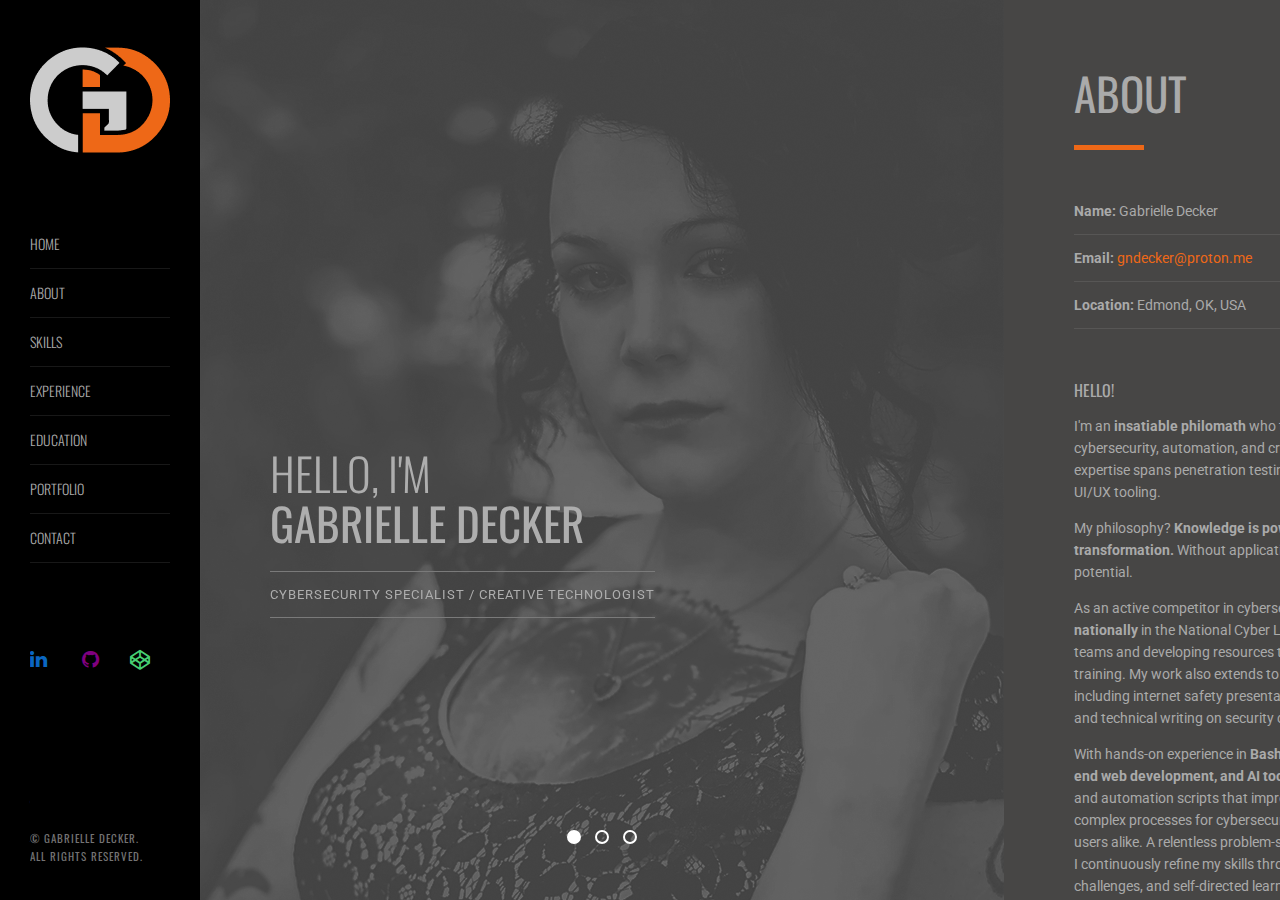
==== commit 00cd7af3: "Updated resume and bio" ====
--- a/index.html
+++ b/index.html
@@ -32,656 +32,662 @@
 </head>
 
 <body>
-<div id="container" class="container">
-  <!-- Left Menu / Logo-->
-  <aside class="menu" id="menu">
-    <div class="logo">
-      <!-- Logo image-->
-      <img src="images/logo.png" width="140" height="140" alt=""/>
-      <!-- Logo name-->
-      <span>Gabrielle Decker</span>
-    </div>
-    <!-- Mobile Navigation-->
-    <a href="#menu1" class="menu-link"></a>
-    <!-- Left Navigation-->
-    <nav id="menu1" role="navigation">
-      <a href="#chapterintroduction"><span id="link_introduction" class="active">Home</span></a>
-      <a href="#chapterabout"><span id="link_about">About</span></a>
-      <a href="#chapterskills"><span id="link_skills">Skills</span></a>
-      <a href="#chapterexperience"><span id="link_experience">Experience</span></a>
-      <a href="#chaptereducation"><span id="link_education">Education</span></a>
-      <a href="#chapterportfolio"><span id="link_portfolio">Portfolio</span></a>
-      <a href="#chaptercontact"><span id="link_contact">Contact</span></a>
-    </nav>
-    <div class="social">
-      <a href="https://www.linkedin.com/in/gabrielle-decker" target="_blank" class="linkedin" rel="noopener noreferrer" title="LinkedIn">
-        <i class="fa fa-linkedin"></i>
-      </a>
-      <a href="https://github.com/1337spectra" target="_blank" class="github" rel="noopener noreferrer" title="GitHub">
-        <i class="fa fa-github"></i>
-      </a>
-      <a href="https://codepen.io/gndecker" target="_blank" class="codepen" rel="noopener noreferrer" title="CodePen">
-        <i class="fa fa-codepen"></i>
-      </a>
-    </div>
-    <div class="copyright"> © Gabrielle Decker.<br>
-      All Rights Reserved. </div>
-  </aside>
-  <!-- Go to top link for mobile device -->
-  <a href="#menu" class="totop-link">Go to the top</a>
-  <div class="content-scroller">
-    <div class="content-wrapper">
-
-      <!-- Introduction -->
-      <article class="content introduction noscroll" id="chapterintroduction">
-        <div class="inner">
-          <h2><span>Hello, I'm</span><br>
-            Gabrielle Decker</h2>
-          <span class="title">Cybersecurity Specialist / Creative Technologist</span> </div>
-        <div id="owl-demo" class="owl-carousel">
-          <div class="item"><img src="images/about.png" alt="" /></div>
-          <div class="item"><img src="images/about2.png" alt="" /></div>
-          <div class="item"><img src="images/about3.png" alt="" /></div>
-        </div>
-      </article>
-
-      <!-- About -->
-      <article class="content about white-bg" id="chapterabout">
-        <div class="inner">
-          <h2>About</h2>
-          <div class="title-divider"></div>
-          <div class="about-con">
-            <ul>
-              <li><b>Name:</b> Gabrielle Decker</li>
-              <li><b>Email:</b> <a href="mailto:gndecker@proton.me">gndecker@proton.me</a></li>
-              <li><b>Location:</b> Edmond, OK, USA</li>
-            </ul>
-            <h3>Hello!</h3>
-            <p>I am deeply committed to ongoing learning and skill development, engaging across multiple domains through initiatives like community presentations and open-source contributions. I aim to open a pentesting business, leveraging my passion for design and scripting to develop innovative security solutions that enhance usability and user experience.<br></p>
-            <p>My technical expertise includes Bash scripting, C++, HTML/CSS, and web development, with hands-on experience using tools such as Kali Linux, Wireshark, Metasploit, and Nmap. I hold the AWS Academy Cloud Foundations and Certified Linux Pro certifications, demonstrating proficiency in Linux system administration and cloud security practices. I earned my Associate of Applied Science in Computer Science (Cyber/Info Security focus) with a 3.951 GPA, achieving academic honors in subjects like Network Defense, Web Security, and Linux Administration.</p>
-            <p>As a cybersecurity specialist, my goal is to improve security by identifying vulnerabilities, mitigating risks, and implementing effective solutions to enhance organizational resilience against cyber threats. I am passionate about applying my technical expertise to contribute to the broader cybersecurity community.</p>
-            <a href="projects/(MASTER)DECKER, Gabrielle-Resume.pdf" class="button">Download resume (PDF)</a><br>
-            <img src="images/signature.png" class="signature" alt="" />
-          </div>
-        </div>
-      </article>
-
-      <!-- Skills -->
-      <article class="content skills gray-bg" id="chapterskills">
-        <div class="inner">
-          <h2>Skills</h2>
-          <div class="title-divider"></div>
-          <h3>Technical Skills</h3>
-          <p>I am a cybersecurity student with a focus on penetration testing, network defense, and incident response. I have hands-on experience with tools like Kali Linux, Nmap, Metasploit, and Wireshark, gained through academic labs and National Cyber League competitions. My practical skills include vulnerability scanning, web exploitation, and threat analysis, supported by foundational knowledge of Bash scripting and operating systems.</p>
-          <div class="skills-con">
-            <div class="container-sub margin-top50">
-              <div class="row">
-                <div class="col-6 margin-bottom50">
-                  <div class="col-6"><span class="chart" data-percent="85"><span class="percent"></span> </span></div>
-                  <div class="col-6 chart-text">
-                    <h4>Kali Linux</h4>
-                    <p>Advanced</p>
-                  </div>
-                </div>
-                <div class="col-6 margin-bottom50">
-                  <div class="col-6"><span class="chart" data-percent="85"><span class="percent"></span> </span></div>
-                  <div class="col-6 chart-text">
-                    <h4>Bash</h4>
-                    <p>Advanced</p>
-                  </div>
-                </div>
-                <div class="col-6">
-                  <div class="col-6"><span class="chart" data-percent="80"><span class="percent"></span> </span></div>
-                  <div class="col-6 chart-text">
-                    <h4>Nmap</h4>
-                    <p>Advanced</p>
-                  </div>
-                </div>
-                <div class="col-6">
-                  <div class="col-6"><span class="chart" data-percent="70"><span class="percent"></span> </span></div>
-                  <div class="col-6 chart-text">
-                    <h4>Wireshark</h4>
-                    <p>Intermediate</p>
-                  </div>
-                </div>
-              </div>
-            </div>
-            <div class="full-divider"></div>
+  <div id="container" class="container">
+    <!-- Left Menu / Logo-->
+    <aside class="menu" id="menu">
+      <div class="logo">
+        <!-- Logo image-->
+        <img src="images/logo.png" width="140" height="140" alt=""/>
+        <!-- Logo name-->
+        <span>Gabrielle Decker</span>
+      </div>
+      <!-- Mobile Navigation-->
+      <a href="#menu1" class="menu-link" title="Open Menu"></a>
+      <!-- Left Navigation-->
+      <nav id="menu1" role="navigation">
+        <a href="#chapterintroduction"><span id="link_introduction" class="active">Home</span></a>
+        <a href="#chapterabout"><span id="link_about">About</span></a>
+        <a href="#chapterskills"><span id="link_skills">Skills</span></a>
+        <a href="#chapterexperience"><span id="link_experience">Experience</span></a>
+        <a href="#chaptereducation"><span id="link_education">Education</span></a>
+        <a href="#chapterportfolio"><span id="link_portfolio">Portfolio</span></a>
+        <a href="#chaptercontact"><span id="link_contact">Contact</span></a>
+      </nav>
+      <div class="social">
+        <a href="https://www.linkedin.com/in/gabrielle-decker" target="_blank" class="linkedin" rel="noopener noreferrer" title="LinkedIn">
+          <i class="fa fa-linkedin"></i>
+        </a>
+        <a href="https://github.com/1337spectra" target="_blank" class="github" rel="noopener noreferrer" title="GitHub">
+          <i class="fa fa-github"></i>
+        </a>
+        <a href="https://codepen.io/gndecker" target="_blank" class="codepen" rel="noopener noreferrer" title="CodePen">
+          <i class="fa fa-codepen"></i>
+        </a>
+      </div>
+      <div class="copyright"> © Gabrielle Decker.<br>
+        All Rights Reserved. </div>
+    </aside>
+    <!-- Go to top link for mobile device -->
+    <a href="#menu" class="totop-link">Go to the top</a>
+    <!-- content-scroller -->
+    <div class="content-scroller">
+      <!-- content-wrapper -->
+      <div class="content-wrapper">
+
+        <!-- Introduction -->
+        <article class="content introduction noscroll" id="chapterintroduction">
+          <div class="inner">
+            <h2><span>Hello, I'm</span><br>
+              Gabrielle Decker</h2>
+            <span class="title">Cybersecurity Specialist / Creative Technologist</span> </div>
+          <div id="owl-demo" class="owl-carousel">
+            <div class="item"><img src="images/about.png" alt="" /></div>
+            <div class="item"><img src="images/about2.png" alt="" /></div>
+            <div class="item"><img src="images/about3.png" alt="" /></div>
+          </div>
+        </article>
+
+        <!-- About -->
+        <article class="content about white-bg" id="chapterabout">
+          <div class="inner">
+            <h2>About</h2>
+            <div class="title-divider"></div>
+            <div class="about-con">
+              <ul>
+                <li><b>Name:</b> Gabrielle Decker</li>
+                <li><b>Email:</b> <a href="mailto:gndecker@proton.me">gndecker@proton.me</a></li>
+                <li><b>Location:</b> Edmond, OK, USA</li>
+              </ul>
+              <h3>Hello!</h3>
+              <p>I'm an <b>insatiable philomath</b> who thrives at the intersection of cybersecurity, automation, and creative problem-solving. My expertise spans penetration testing, web security, scripting, and UI/UX tooling.</p>
+              <p>My philosophy? <b>Knowledge is power—but applied knowledge is transformation.</b> Without application, knowledge is wasted potential.</p>
+              <p>As an active competitor in cybersecurity, I've ranked in the <b>top 6% nationally</b> in the National Cyber League, leading high-performing teams and developing resources to streamline cybersecurity training. My work also extends to <b>cybersecurity education</b>, including internet safety presentations, ethical hacking research, and technical writing on security concepts.</p>
+              <p>With hands-on experience in <b>Bash scripting, automation, front-end web development, and AI tools</b>, I develop custom utilities and automation scripts that improve accessibility and simplify complex processes for cybersecurity professionals and everyday users alike. A relentless problem-solver and independent thinker, I continuously refine my skills through research, competitive challenges, and self-directed learning.</p>
+              <p>My goal is clear: to <b>bridge the gap between usability and security</b>, transform complexity into resilience, and drive high-impact solutions through innovation and continuous improvement.</p>              <a href="projects/(MASTER)DECKER, Gabrielle-Resume.pdf" class="button">Download resume (PDF)</a><br>
+              <img src="images/signature.png" class="signature" alt="" />
+            </div>
+          </div>
+        </article>
+
+        <!-- Skills -->
+        <article class="content skills gray-bg" id="chapterskills">
+          <div class="inner">
+            <h2>Skills</h2>
+            <div class="title-divider"></div>
+            <h3>Technical Skills</h3>
+            <p>I am a cybersecurity student with a focus on penetration testing, network defense, and incident response. I have hands-on experience with tools like Kali Linux, Nmap, Metasploit, and Wireshark, gained through academic labs and National Cyber League competitions. My practical skills include vulnerability scanning, web exploitation, and threat analysis, supported by foundational knowledge of Bash scripting and operating systems.</p>
+            <div class="skills-con">
+              <div class="container-sub margin-top50">
+                <div class="row">
+                  <div class="col-6 margin-bottom50">
+                    <div class="col-6"><span class="chart" data-percent="85"><span class="percent"></span> </span></div>
+                    <div class="col-6 chart-text">
+                      <h4>Kali Linux</h4>
+                      <p>Advanced</p>
+                    </div>
+                  </div>
+                  <div class="col-6 margin-bottom50">
+                    <div class="col-6"><span class="chart" data-percent="85"><span class="percent"></span> </span></div>
+                    <div class="col-6 chart-text">
+                      <h4>Bash</h4>
+                      <p>Advanced</p>
+                    </div>
+                  </div>
+                  <div class="col-6">
+                    <div class="col-6"><span class="chart" data-percent="80"><span class="percent"></span> </span></div>
+                    <div class="col-6 chart-text">
+                      <h4>Nmap</h4>
+                      <p>Advanced</p>
+                    </div>
+                  </div>
+                  <div class="col-6">
+                    <div class="col-6"><span class="chart" data-percent="70"><span class="percent"></span> </span></div>
+                    <div class="col-6 chart-text">
+                      <h4>Wireshark</h4>
+                      <p>Intermediate</p>
+                    </div>
+                  </div>
+                </div>
+              </div>
+              <div class="full-divider"></div>
+              <div class="container-sub skill-list">
+                <div class="row">
+                  <h3>Knowledge Areas</h3>
+                  <p>I have practical experience in key cybersecurity domains, including cryptography, log analysis, enumeration, and exploitation, acquired through coursework, labs, and competitions. My skills span network traffic analysis, web application security, and digital forensics, allowing me to identify vulnerabilities and secure systems effectively. I continue to refine these areas through hands-on projects and continuous learning.</p>
+                  <div class="col-4 margin-top10">
+                    <ul>
+                      <li>Enumeration & Exploitation</li>
+                      <li>Cryptography</li>
+                      <li>Log Analysis</li>
+                      <li>Network Traffic Analysis</li>
+                    </ul>
+                  </div>
+                  <div class="col-4 margin-top10">
+                    <ul>
+                      <li>Password Cracking</li>
+                      <li>Scanning & Reconnaissance</li>
+                      <li>RESTful API</li>
+                      <li>Phishing</li>
+                    </ul>
+                  </div>
+                  <div class="col-4 margin-top10">
+                    <ul>
+                      <li>Metasploit</li>
+                      <li>Git/GitHub/GitLab</li>
+                      <li>OSINT</li>
+                      <li>Web Application Exploitation</li>
+                    </ul>
+                  </div>
+                </div>
+              </div>
+              <div class="full-divider"></div>
+              <div class="container-sub">
+                <div class="row">
+                  <h3>General Skills</h3>
+                  <p>I have practical knowledge in vulnerability assessments, penetration testing, and incident response. My hands-on work includes conducting scans, identifying risks, and applying remediation strategies. I am experienced in reconnaissance, exploitation, and crafting incident response plans, and I continuously improve these skills through competitions and academic projects.</p>
+                  <div class="progressbar-main margin-top50">
+                    <div class="progress-bar-description"><b>Vulnerability Assessments</b> | Advanced</div>
+                    <div id="progressBar" class="progress">
+                      <div class="progress-value"></div>
+                    </div>
+                  </div>
+                  <div class="progressbar-main margin-top40">
+                    <div class="progress-bar-description"><b>Penetration Testing</b> | Advanced</div>
+                    <div id="progressBar2" class="progress">
+                      <div class="progress-value"></div>
+                    </div>
+                  </div>
+                  <div class="progressbar-main margin-top40">
+                    <div class="progress-bar-description"><b>Incident Response</b> | Intermediate</div>
+                    <div id="progressBar3" class="progress">
+                      <div class="progress-value"></div>
+                    </div>
+                  </div>
+                </div>
+              </div>
+            </div>
+          </div>
+        </article>
+
+        <!-- Experience -->
+        <article class="content experience white-bg" id="chapterexperience">
+          <div class="inner">
+            <h2>Experience</h2>
+            <div class="title-divider"></div>
+            <h3>Cybersecurity Experience</h3>
+            <p>Hands-on cybersecurity experience through leadership roles, academic projects, and freelance work. Demonstrated expertise in penetration testing, vulnerability assessments, and incident response.</p>
+            <h3>Certifications</h3>
             <div class="container-sub skill-list">
-              <div class="row">
-                <h3>Knowledge Areas</h3>
-                <p>I have practical experience in key cybersecurity domains, including cryptography, log analysis, enumeration, and exploitation, acquired through coursework, labs, and competitions. My skills span network traffic analysis, web application security, and digital forensics, allowing me to identify vulnerabilities and secure systems effectively. I continue to refine these areas through hands-on projects and continuous learning.</p>
-                <div class="col-4 margin-top10">
+              <ul>
+                <li><a href="https://www.credly.com/badges/a7af20da-f300-463d-b44c-f1d5f92a8267/linked_in_profile">AWS Academy Cloud Foundations</a>, <i>Amazon Web Services (Oct 2022)</i></li>
+                <li><a href="https://certification.testout.com/verifycert/6-1C6-X4C9J">Certified Linux Pro</a>, <i>TestOut Corporation (Jul 2022)</i></li>
+                <li><a href="https://www.credly.com/badges/2d4b658f-e654-4386-8402-ffdafba12144/linked_in_profile">Computer Support</a>, <i>Oklahoma State Regents for Higher Education (Jul 2022)</i></li>
+                <li><a href="https://www.ucertify.com/my/certificate.php?certificate_guid=xn92fu7z">CompTIA Strata IT Fundamentals (FC0-U61)</a>, <i>uCertify (May 2022)</i></li>
+              </ul>
+            </div>
+            <div class="experience-con">
+              <div class="container-sub">
+
+                <!-- NCL Team Captain -->
+                <div class="full-divider"></div>
+                <div class="experience-details">
+                  <div class="col-6 margin-bottom50 margin-top50">
+                    <div class="col-3 icon-block"><i class="fa fa-lock"></i></div>
+                    <div class="flot-left">
+                      <h5>Freelance</h5>
+                      <h4>Cybersec Specialist</h4>
+                      <span>Jan 2023 - Present</span>
+                    </div>
+                  </div>
+                  <div class="col-6 margin-bottom50 margin-top50 no-margin-top">
+                    Conducted vulnerability assessments for web applications and networks, targeting common issues like XSS, SQLi, and misconfigurations. Used Nmap and Wireshark for network scans to identify open ports and potential attack vectors. Created security awareness guides for small businesses on phishing prevention, password security, and MFA.
+                  </div>
+                </div>
+
+                <!-- Cybersecurity Analyst (Academic Projects) -->
+                <div class="full-divider"></div>
+                <div class="experience-details">
+                  <div class="col-6 margin-bottom50 margin-top50">
+                    <div class="col-3 icon-block"><i class="fa fa-shield"></i></div>
+                    <div class="flot-left">
+                      <h5>National Cyber League</h5>
+                      <h4>Team Captain</h4>
+                      <span>Oct 2022 - Apr 2024</span>
+                    </div>
+                  </div>
+                  <div class="col-6 margin-bottom50 margin-top50 no-margin-top">
+                    Led a high-performing cybersecurity team in National Cyber League, ranking in the top 100 nationally. Specialized in Web Application Exploitation, Network Traffic Analysis, and Password Cracking, achieving top percentile scores. Managed reconnaissance, vulnerability exploitation, and post-game reporting. Received multiple NCL Challenge Coins for consistent top 500 national individual performance.
+                    <p class="margin-top20"><span>Scouting Reports</span></p>
+                    <div class="about-con margin-top10">
+                      <ul>
+                        <li><b>2024 Spring:</b> <a href="https://www.cyberskyline.com/report/KNTTWPV72MNL">Individual</a> | <a href="https://www.cyberskyline.com/report/3GUU0YTB5BRH">Team</a></li>
+                        <li><b>2023 Fall:</b> <a href="https://www.cyberskyline.com/report/6VCM5K4GB1CU">Individual</a> | <a href="https://www.cyberskyline.com/report/6JAF16A5B32Q">Team</a></li>
+                        <li><b>2023 Spring:</b> <a href="https://www.cyberskyline.com/report/FNCR6YJX6E7E">Individual</a> | <a href="https://www.cyberskyline.com/report/4J3XJWWTVNQ3">Team</a></li>
+                        <li><b>2022 Fall:</b> <a href="https://www.cyberskyline.com/report/HLEWW7K4PCLK">Individual</a> | <a href="https://www.cyberskyline.com/report/2C85ATB8QH1N">Team</a></li>
+                      </ul>
+                    </div>
+                  </div>
+                </div>
+
+                <!-- Freelance Cybersecurity Specialist -->
+                <div class="full-divider"></div>
+                <div class="experience-details">
+                  <div class="col-6 margin-bottom50 margin-top50">
+                    <div class="col-3 icon-block"><i class="fa fa-code"></i></div>
+                    <div class="flot-left">
+                      <h5>Okla. City Community Col.</h5>
+                      <h4>Academic Projects</h4>
+                      <span>Jan 2022 - May 2023</span>
+                    </div>
+                  </div>
+                  <div class="col-6 margin-bottom50 margin-top50 no-margin-top">
+                    Developed an Enterprise Security Management Plan covering incident response, disaster recovery, and business continuity. Created an Incident Response Plan per NIST SP 800-61, outlining containment, eradication, and post-incident steps. Conducted vulnerability assessments with tools like Wireshark, Nmap, and Metasploit.
+                  </div>
+                </div>
+
+              </div>
+            </div>
+          </div>
+        </article>
+
+        <!-- Education -->
+        <article class="content education gray-bg" id="chaptereducation">
+          <div class="inner">
+            <h2>Education</h2>
+            <div class="title-divider"></div>
+            <h3>Academic Excellence</h3>
+            <p>A well-rounded education in Information Technology with a focus on Cybersecurity, supported by hands-on experience through academic projects and certifications.</p>
+            <div class="education-con">
+              <div class="container-sub">
+                <div class="full-divider"></div>
+                <!-- Education 1 -->
+                <div class="education-details">
+                  <div class="col-6 margin-bottom50 margin-top50">
+                    <div class="col-3 icon-block"><i class="fa fa-graduation-cap"></i></div>
+                    <div class="flot-left">
+                      <h5>Oklahoma State University<br>Institute of Technology</h5>
+                      <h4>Bachelor of Technology</h4>
+                      <span>Expected May 2026</span>
+                    </div>
+                  </div>
+                  <div class="col-6 margin-bottom50 margin-top50 no-margin-top">
+                    Currently pursuing a BTech in Information Technology with a focus on <b>Cyber Incident Response</b>.
+                  </div>
+                </div>
+                <div class="full-divider"></div>
+                <!-- Education 2 -->
+                <div class="education-details">
+                  <div class="col-6 margin-bottom50 margin-top50">
+                    <div class="col-3 icon-block"><i class="fas fa-user-graduate"></i></div>
+                    <div class="flot-left">
+                      <h5>Okla. City Community Col.</h5>
+                      <h4>Associate of Applied Scien.</h4>
+                      <span>May 2023</span>
+                    </div>
+                  </div>
+                  <div class="col-6 margin-bottom50 margin-top50 no-margin-top">
+                    Earned an AAS in Computer Science with a focus on <b>Cyber/Info Security</b>. Graduated with a <b>3.951 GPA</b> and Academic Honors. Active member of the Cyber Club and involved in various academic projects focused on cybersecurity.
+                    <p class="margin-top20"><span>Honors & Awards</span></p>
+                    <div class="about-con margin-top10">
+                      <ul>
+                        <li><b>President's Honor Roll:</b> secured a 4.0 GPA</li>
+                        <li><b>Certificate of Achievement:</b> exceptional scholarship</li>
+                        <li><b>Presentation Award:</b> Scholarship from Dean of CS</li>
+                      </ul>
+                    </div>
+                  </div>
+                </div>
+                <div class="full-divider"></div>
+                <!-- Education 3 -->
+                <div class="education-details">
+                  <div class="col-6 margin-bottom50 margin-top50">
+                    <div class="col-3 icon-block"><i class="fas fa-award"></i></div>
+                    <div class="flot-left">
+                      <h5>Okla. City Community Col.</h5>
+                      <h4>Certificate of Mastery</h4>
+                      <span>May 2023</span>
+                    </div>
+                  </div>
+                  <div class="col-6 margin-bottom50 margin-top50 no-margin-top">
+                    Earned a Certificate of Mastery Degree in Computer Networking Support with a <b>4.0 GPA</b>. The program focused on Network Configuration, Network Security, and Troubleshooting.
+                  </div>
+                </div>
+                <div class="full-divider"></div>
+                <!-- Education 4 -->
+                <div class="education-details">
+                  <div class="col-6 margin-bottom50 margin-top50">
+                    <div class="col-3 icon-block"><i class="fas fa-book-open"></i></div>
+                    <div class="flot-left">
+                      <h5>Okla. City Community Col.</h5>
+                      <h4>Certificate of Mastery</h4>
+                      <span>Dec 2022</span>
+                    </div>
+                  </div>
+                  <div class="col-6 margin-bottom50 margin-top50 no-margin-top">
+                    Earned a Certificate of Mastery Degree in Computer Systems Support with a <b>4.0 GPA</b>. Focused on Hardware Installation, Maintenance, and Technical Support.
+                  </div>
+                </div>
+              </div>
+            </div>
+          </div>
+        </article>
+
+        <!-- Portfolio -->
+        <article class="content portfolio white-bg" id="chapterportfolio">
+          <div class="inner">
+            <h2>Portfolio</h2>
+            <div class="title-divider"></div>
+            <div class="portfolio-con">
+              <div class="container-sub margin-top50">
+                <h3>Publications</h3>
+                <p>A curated selection of technical projects, tools, and cybersecurity-focused publications that highlight my practical experience in vulnerability assessments, penetration testing, and security education.</p>
+                <div class="container-sub skill-list">
                   <ul>
-                    <li>Enumeration & Exploitation</li>
-                    <li>Cryptography</li>
-                    <li>Log Analysis</li>
-                    <li>Network Traffic Analysis</li>
+                    <li><a href="https://journalrecord.com/sponsored_content/cybersecurity-awareness-month" target="_blank" rel="noopener">Cybersecurity Awareness Month</a>, <i>The Journal Record (Oct 2023)</i></li>
+                    <li><a href="https://journalrecord.com/sponsored_content/what-can-i-do-to-keep-myself-safe-online" target="_blank" rel="noopener">What Can I Do to Keep Myself Safe Online?</a>, <i>The Journal Record (Oct 2023)</i></li>
+                    <li><a href="https://journalrecord.com/sponsored_content/cybersecurity-career-paths-for-students" target="_blank" rel="noopener">Cybersecurity Career Paths for Students</a>, <i>The Journal Record (Oct 2023)</i></li>
                   </ul>
                 </div>
-                <div class="col-4 margin-top10">
-                  <ul>
-                    <li>Password Cracking</li>
-                    <li>Scanning & Reconnaissance</li>
-                    <li>RESTful API</li>
-                    <li>Phishing</li>
-                  </ul>
-                </div>
-                <div class="col-4 margin-top10">
-                  <ul>
-                    <li>Metasploit</li>
-                    <li>Git/GitHub/GitLab</li>
-                    <li>OSINT</li>
-                    <li>Web Application Exploitation</li>
-                  </ul>
-                </div>
-              </div>
-            </div>
-            <div class="full-divider"></div>
-            <div class="container-sub">
-              <div class="row">
-                <h3>General Skills</h3>
-                <p>I have practical knowledge in vulnerability assessments, penetration testing, and incident response. My hands-on work includes conducting scans, identifying risks, and applying remediation strategies. I am experienced in reconnaissance, exploitation, and crafting incident response plans, and I continuously improve these skills through competitions and academic projects.</p>
-                <div class="progressbar-main margin-top50">
-                  <div class="progress-bar-description"><b>Vulnerability Assessments</b> | Advanced</div>
-                  <div id="progressBar" class="progress">
-                    <div class="progress-value"></div>
-                  </div>
-                </div>
-                <div class="progressbar-main margin-top40">
-                  <div class="progress-bar-description"><b>Penetration Testing</b> | Advanced</div>
-                  <div id="progressBar2" class="progress">
-                    <div class="progress-value"></div>
-                  </div>
-                </div>
-                <div class="progressbar-main margin-top40">
-                  <div class="progress-bar-description"><b>Incident Response</b> | Intermediate</div>
-                  <div id="progressBar3" class="progress">
-                    <div class="progress-value"></div>
-                  </div>
-                </div>
-              </div>
-            </div>
-          </div>
-        </div>
-      </article>
-
-      <!-- Experience -->
-      <article class="content experience white-bg" id="chapterexperience">
-        <div class="inner">
-          <h2>Experience</h2>
-          <div class="title-divider"></div>
-          <h3>Cybersecurity Experience</h3>
-          <p>Hands-on cybersecurity experience through leadership roles, academic projects, and freelance work. Demonstrated expertise in penetration testing, vulnerability assessments, and incident response.</p>
-          <h3>Certifications</h3>
-          <div class="container-sub skill-list">
-            <ul>
-              <li><a href="https://www.credly.com/badges/a7af20da-f300-463d-b44c-f1d5f92a8267/linked_in_profile">AWS Academy Cloud Foundations</a>, <i>Amazon Web Services (Oct 2022)</i></li>
-              <li><a href="https://certification.testout.com/verifycert/6-1C6-X4C9J">Certified Linux Pro</a>, <i>TestOut Corporation (Jul 2022)</i></li>
-              <li><a href="https://www.credly.com/badges/2d4b658f-e654-4386-8402-ffdafba12144/linked_in_profile">Computer Support</a>, <i>Oklahoma State Regents for Higher Education (Jul 2022)</i></li>
-              <li><a href="https://www.ucertify.com/my/certificate.php?certificate_guid=xn92fu7z">CompTIA Strata IT Fundamentals (FC0-U61)</a>, <i>uCertify (May 2022)</i></li>
-            </ul>
-          </div>
-          <div class="experience-con">
-            <div class="container-sub">
-
-              <!-- NCL Team Captain -->
-              <div class="full-divider"></div>
-              <div class="experience-details">
-                <div class="col-6 margin-bottom50 margin-top50">
-                  <div class="col-3 icon-block"><i class="fa fa-lock"></i></div>
-                  <div class="flot-left">
-                    <h5>Freelance</h5>
-                    <h4>Cybersec Specialist</h4>
-                    <span>Jan 2023 - Present</span>
-                  </div>
-                </div>
-                <div class="col-6 margin-bottom50 margin-top50 no-margin-top">
-                  Conducted vulnerability assessments for web applications and networks, targeting common issues like XSS, SQLi, and misconfigurations. Used Nmap and Wireshark for network scans to identify open ports and potential attack vectors. Created security awareness guides for small businesses on phishing prevention, password security, and MFA.
-                </div>
-              </div>
-
-              <!-- Cybersecurity Analyst (Academic Projects) -->
-              <div class="full-divider"></div>
-              <div class="experience-details">
-                <div class="col-6 margin-bottom50 margin-top50">
-                  <div class="col-3 icon-block"><i class="fa fa-shield"></i></div>
-                  <div class="flot-left">
-                    <h5>National Cyber League</h5>
-                    <h4>Team Captain</h4>
-                    <span>Oct 2022 - Apr 2024</span>
-                  </div>
-                </div>
-                <div class="col-6 margin-bottom50 margin-top50 no-margin-top">
-                  Led a high-performing cybersecurity team in National Cyber League, ranking in the top 100 nationally. Specialized in Web Application Exploitation, Network Traffic Analysis, and Password Cracking, achieving top percentile scores. Managed reconnaissance, vulnerability exploitation, and post-game reporting. Received multiple NCL Challenge Coins for consistent top 500 national individual performance.
-                  <p class="margin-top20"><span>Scouting Reports</span></p>
-                  <div class="about-con margin-top10">
-                    <ul>
-                      <li><b>2024 Spring:</b> <a href="https://www.cyberskyline.com/report/KNTTWPV72MNL">Individual</a> | <a href="https://www.cyberskyline.com/report/3GUU0YTB5BRH">Team</a></li>
-                      <li><b>2023 Fall:</b> <a href="https://www.cyberskyline.com/report/6VCM5K4GB1CU">Individual</a> | <a href="https://www.cyberskyline.com/report/6JAF16A5B32Q">Team</a></li>
-                      <li><b>2023 Spring:</b> <a href="https://www.cyberskyline.com/report/FNCR6YJX6E7E">Individual</a> | <a href="https://www.cyberskyline.com/report/4J3XJWWTVNQ3">Team</a></li>
-                      <li><b>2022 Fall:</b> <a href="https://www.cyberskyline.com/report/HLEWW7K4PCLK">Individual</a> | <a href="https://www.cyberskyline.com/report/2C85ATB8QH1N">Team</a></li>
-                    </ul>
-                  </div>
-                </div>
-              </div>
-
-              <!-- Freelance Cybersecurity Specialist -->
-              <div class="full-divider"></div>
-              <div class="experience-details">
-                <div class="col-6 margin-bottom50 margin-top50">
-                  <div class="col-3 icon-block"><i class="fa fa-code"></i></div>
-                  <div class="flot-left">
-                    <h5>Okla. City Community Col.</h5>
-                    <h4>Academic Projects</h4>
-                    <span>Jan 2022 - May 2023</span>
-                  </div>
-                </div>
-                <div class="col-6 margin-bottom50 margin-top50 no-margin-top">
-                  Developed an Enterprise Security Management Plan covering incident response, disaster recovery, and business continuity. Created an Incident Response Plan per NIST SP 800-61, outlining containment, eradication, and post-incident steps. Conducted vulnerability assessments with tools like Wireshark, Nmap, and Metasploit.
-                </div>
-              </div>
-
-            </div>
-          </div>
-        </div>
-      </article>
-
-      <!-- Education -->
-      <article class="content education gray-bg" id="chaptereducation">
-        <div class="inner">
-          <h2>Education</h2>
-          <div class="title-divider"></div>
-          <h3>Academic Excellence</h3>
-          <p>A well-rounded education in Information Technology with a focus on Cybersecurity, supported by hands-on experience through academic projects and certifications.</p>
-          <div class="education-con">
-            <div class="container-sub">
-              <div class="full-divider"></div>
-              <!-- Education 1 -->
-              <div class="education-details">
-                <div class="col-6 margin-bottom50 margin-top50">
-                  <div class="col-3 icon-block"><i class="fa fa-graduation-cap"></i></div>
-                  <div class="flot-left">
-                    <h5>Oklahoma State University<br>Institute of Technology</h5>
-                    <h4>Bachelor of Technology</h4>
-                    <span>Expected May 2026</span>
-                  </div>
-                </div>
-                <div class="col-6 margin-bottom50 margin-top50 no-margin-top">
-                  Currently pursuing a BTech in Information Technology with a focus on <b>Cyber Incident Response</b>.
-                </div>
-              </div>
-              <div class="full-divider"></div>
-              <!-- Education 2 -->
-              <div class="education-details">
-                <div class="col-6 margin-bottom50 margin-top50">
-                  <div class="col-3 icon-block"><i class="fas fa-user-graduate"></i></div>
-                  <div class="flot-left">
-                    <h5>Okla. City Community Col.</h5>
-                    <h4>Associate of Applied Scien.</h4>
-                    <span>May 2023</span>
-                  </div>
-                </div>
-                <div class="col-6 margin-bottom50 margin-top50 no-margin-top">
-                  Earned an AAS in Computer Science with a focus on <b>Cyber/Info Security</b>. Graduated with a <b>3.951 GPA</b> and Academic Honors. Active member of the Cyber Club and involved in various academic projects focused on cybersecurity.
-                  <p class="margin-top20"><span>Honors & Awards</span></p>
-                  <div class="about-con margin-top10">
-                    <ul>
-                      <li><b>President's Honor Roll:</b> secured a 4.0 GPA</li>
-                      <li><b>Certificate of Achievement:</b> exceptional scholarship</li>
-                      <li><b>Presentation Award:</b> Scholarship from Dean of CS</li>
-                    </ul>
-                  </div>
-                </div>
-              </div>
-              <div class="full-divider"></div>
-              <!-- Education 3 -->
-              <div class="education-details">
-                <div class="col-6 margin-bottom50 margin-top50">
-                  <div class="col-3 icon-block"><i class="fas fa-award"></i></div>
-                  <div class="flot-left">
-                    <h5>Okla. City Community Col.</h5>
-                    <h4>Certificate of Mastery</h4>
-                    <span>May 2023</span>
-                  </div>
-                </div>
-                <div class="col-6 margin-bottom50 margin-top50 no-margin-top">
-                  Earned a Certificate of Mastery Degree in Computer Networking Support with a <b>4.0 GPA</b>. The program focused on Network Configuration, Network Security, and Troubleshooting.
-                </div>
-              </div>
-              <div class="full-divider"></div>
-              <!-- Education 4 -->
-              <div class="education-details">
-                <div class="col-6 margin-bottom50 margin-top50">
-                  <div class="col-3 icon-block"><i class="fas fa-book-open"></i></div>
-                  <div class="flot-left">
-                    <h5>Okla. City Community Col.</h5>
-                    <h4>Certificate of Mastery</h4>
-                    <span>Dec 2022</span>
-                  </div>
-                </div>
-                <div class="col-6 margin-bottom50 margin-top50 no-margin-top">
-                  Earned a Certificate of Mastery Degree in Computer Systems Support with a <b>4.0 GPA</b>. Focused on Hardware Installation, Maintenance, and Technical Support.
-                </div>
-              </div>
-            </div>
-          </div>
-        </div>
-      </article>
-
-      <!-- Portfolio -->
-      <article class="content portfolio white-bg" id="chapterportfolio">
-        <div class="inner">
-          <h2>Portfolio</h2>
-          <div class="title-divider"></div>
-          <div class="portfolio-con">
-            <div class="container-sub margin-top50">
-              <h3>Publications</h3>
-              <p>A curated selection of technical projects, tools, and cybersecurity-focused publications that highlight my practical experience in vulnerability assessments, penetration testing, and security education.</p>
-              <div class="container-sub skill-list">
-                <ul>
-                  <li><a href="https://journalrecord.com/sponsored_content/cybersecurity-awareness-month" target="_blank" rel="noopener">Cybersecurity Awareness Month</a>, <i>The Journal Record (Oct 2023)</i></li>
-                  <li><a href="https://journalrecord.com/sponsored_content/what-can-i-do-to-keep-myself-safe-online" target="_blank" rel="noopener">What Can I Do to Keep Myself Safe Online?</a>, <i>The Journal Record (Oct 2023)</i></li>
-                  <li><a href="https://journalrecord.com/sponsored_content/cybersecurity-career-paths-for-students" target="_blank" rel="noopener">Cybersecurity Career Paths for Students</a>, <i>The Journal Record (Oct 2023)</i></li>
-                </ul>
-              </div>
-              <div class="full-divider"></div>
-              <h3>Presentations</h3>
-              <h4>"Cybersecurity is Much More Than a Matter of IT"</h4>
-              <p><b>Event:</b> Organized by Putnam City Foundation & OCCC Department of Community Outreach and Education</p>
-              <p><span><b>Date:</b> January 26, 2023, Overholser Elementary School</span></p>
-              <p>Delivered an interactive presentation to 75 parents, covering cybersecurity basics, the role of social media in security, and practical tips and resources for keeping children safe online. Highlighted the risks associated with public Wi-Fi, online posting, and password storage, and emphasized the importance of identifying and reporting cyber incidents such as cyber-attacks and cyberbullying.</p>
-              <p>Read the newspaper article here: <a href="https://www.linkedin.com/posts/sara-mathew-04957b206_way-to-go-gabrielle-decker-what-an-awesome-activity-7036476418679058432-7FaA">"Cybersecurity is Much More Than a Matter of IT"</a></p>
-              <div class="full-divider"></div>
-              <h3>Featured Projects</h3>
-              <div class="row">
-                <div id="grid-gallery" class="grid-gallery">
-                  <section class="grid-wrap">
-                    <ul class="grid">
-                      <!-- Project 1: Rogue.sh -->
-                      <li>
-                        <figure>
-                          <img src="https://raw.githubusercontent.com/1337spectra/rogue/143ec64bc83bf27a3f93913f4c6678358a5cfaeb/images/5.jpg" alt="Rogue.sh Project"/>
-                          <figcaption>
-                            <div class="figcaption-details">
-                              <img src="images/icon-plus.png" height="82" width="82" alt=""/>
+                <div class="full-divider"></div>
+                <h3>Presentations</h3>
+                <h4>"Cybersecurity is Much More Than a Matter of IT"</h4>
+                <p><b>Event:</b> Organized by Putnam City Foundation & OCCC Department of Community Outreach and Education</p>
+                <p><span><b>Date:</b> January 26, 2023, Overholser Elementary School</span></p>
+                <p>Delivered an interactive presentation to 75 parents, covering cybersecurity basics, the role of social media in security, and practical tips and resources for keeping children safe online. Highlighted the risks associated with public Wi-Fi, online posting, and password storage, and emphasized the importance of identifying and reporting cyber incidents such as cyber-attacks and cyberbullying.</p>
+                <p>Read the newspaper article here: <a href="https://www.linkedin.com/posts/sara-mathew-04957b206_way-to-go-gabrielle-decker-what-an-awesome-activity-7036476418679058432-7FaA">"Cybersecurity is Much More Than a Matter of IT"</a></p>
+                <div class="full-divider"></div>
+                <h3>Featured Projects</h3>
+                <div class="row">
+                  <div id="grid-gallery" class="grid-gallery">
+                    <section class="grid-wrap">
+                      <ul class="grid">
+                        <!-- Project 1: Rogue.sh -->
+                        <li>
+                          <figure>
+                            <img src="https://raw.githubusercontent.com/1337spectra/rogue/143ec64bc83bf27a3f93913f4c6678358a5cfaeb/images/5.jpg" alt="Rogue.sh Project"/>
+                            <figcaption>
+                              <div class="figcaption-details">
+                                <img src="images/icon-plus.png" height="82" width="82" alt=""/>
+                                <h3>Rogue.sh</h3>
+                                <span>Penetration Testing Automation Tool</span>
+                              </div>
+                            </figcaption>
+                          </figure>
+                        </li>
+                        <!-- Project 2: C++ IDE & Quiz -->
+                        <li>
+                          <figure>
+                            <img src="https://www.worldanvil.com/uploads/images/bc1e40b25dba77446cb6501dfcadd06b.webp" alt="C++ IDE & Quiz"/>
+                            <figcaption>
+                              <div class="figcaption-details">
+                                <img src="images/icon-plus.png" height="82" width="82" alt=""/>
+                                <h3>C++ IDE & Quiz</h3>
+                                <span>Interactive Learning Platform</span>
+                              </div>
+                            </figcaption>
+                          </figure>
+                        </li>
+                        <!-- Project 3: World Anvil API Documentation -->
+                        <li>
+                          <figure>
+                            <img src="images/worldanvil-api-swagger-documentation.png" alt="World Anvil API Documentation"/>
+                            <figcaption>
+                              <div class="figcaption-details">
+                                <img src="images/icon-plus.png" height="82" width="82" alt=""/>
+                                <h3>World Anvil API Documentation</h3>
+                                <span>API Documentation and Development</span>
+                              </div>
+                            </figcaption>
+                          </figure>
+                        </li>
+                        <!-- Project 4: Enterprise Security Management Plan -->
+                        <li>
+                          <figure>
+                            <img src="images/Enterprise-Security-Management-Plan.png" alt="Enterprise Security Management Plan"/>
+                            <figcaption>
+                              <div class="figcaption-details">
+                                <img src="images/icon-plus.png" height="82" width="82" alt=""/>
+                                <h3>Enterprise Security Management Plan</h3>
+                                <span>Incident Response, Disaster Recovery, and Business Continuity Plan</span>
+                              </div>
+                            </figcaption>
+                          </figure>
+                        </li>
+                        <!-- Project 5: Information Security Audit -->
+                        <li>
+                          <figure>
+                            <img src="images/Cybersecurity-Audit-Report.png" alt="Information Security Audit"/>
+                            <figcaption>
+                              <div class="figcaption-details">
+                                <img src="images/icon-plus.png" height="82" width="82" alt=""/>
+                                <h3>Information Security Audit</h3>
+                                <span>Cybersecurity Assessment and Recommendations</span>
+                              </div>
+                            </figcaption>
+                          </figure>
+                        </li>
+                        <!-- Project 6: Cybersecurity Awareness Booklets -->
+                        <li>
+                          <figure>
+                            <img src="images/Cybersecurity-Booklets.png" alt="Cybersecurity Awareness Booklets"/>
+                            <figcaption>
+                              <div class="figcaption-details">
+                                <img src="images/icon-plus.png" height="82" width="82" alt=""/>
+                                <h3>Cybersecurity Awareness Booklets</h3>
+                                <span>Community Education Resources</span>
+                              </div>
+                            </figcaption>
+                          </figure>
+                        </li>
+                      </ul>
+                    </section>
+                    <!-- Lightbox Popup -->
+                    <section class="slideshow">
+                      <ul>
+                        <!-- Project 1 Description -->
+                        <li>
+                          <figure>
+                            <figcaption>
                               <h3>Rogue.sh</h3>
                               <span>Penetration Testing Automation Tool</span>
-                            </div>
-                          </figcaption>
-                        </figure>
-                      </li>
-                      <!-- Project 2: C++ IDE & Quiz -->
-                      <li>
-                        <figure>
-                          <img src="https://www.worldanvil.com/uploads/images/bc1e40b25dba77446cb6501dfcadd06b.webp" alt="C++ IDE & Quiz"/>
-                          <figcaption>
-                            <div class="figcaption-details">
-                              <img src="images/icon-plus.png" height="82" width="82" alt=""/>
+                              <p>"Rogue" is a script that automates the pentesting process on Kali Linux. Written in Bash and Ruby, it scans target machines for vulnerabilities using Nmap, sets up the Metasploit environment, exploits vulnerabilities, gathers information, and escalates privileges. The script also downloads sensitive files and cracks credentials using John the Ripper. The roadmap for development followed industry standards like PTES and referenced multiple penetration testing guides.</p>
+                              <p>Rogue.sh is publicly available on GitHub: <a href="https://github.com/1337spectra/rogue" target="_blank" rel="noopener">https://github.com/1337spectra/rogue</a></p>
+                            </figcaption>
+                            <iframe width="560" height="315" src="https://www.youtube-nocookie.com/embed/YNRqINIU3Is?si=iMCS2vfVAy4yjD9Q" title="YouTube video player" frameborder="0" allow="accelerometer; autoplay; clipboard-write; encrypted-media; gyroscope; picture-in-picture; web-share" referrerpolicy="strict-origin-when-cross-origin" allowfullscreen></iframe>
+                          </figure>
+                        </li>
+                        <!-- Project 2 Description -->
+                        <li>
+                          <figure>
+                            <figcaption>
                               <h3>C++ IDE & Quiz</h3>
                               <span>Interactive Learning Platform</span>
-                            </div>
-                          </figcaption>
-                        </figure>
-                      </li>
-                      <!-- Project 3: World Anvil API Documentation -->
-                      <li>
-                        <figure>
-                          <img src="images/worldanvil-api-swagger-documentation.png" alt="World Anvil API Documentation"/>
-                          <figcaption>
-                            <div class="figcaption-details">
-                              <img src="images/icon-plus.png" height="82" width="82" alt=""/>
+                              <p>An all-in-one web interface for C++ programming that includes a built-in C++ IDE and quiz feature. It is designed to provide a convenient way for students and beginners to learn and test their knowledge in C++. The IDE is integrated with the quiz feature to help users practice what they have learned.</p>
+                              <p>Available at: <a href="https://gabrielledecker.com/cpp-honors/" target="_blank" rel="noopener">https://gabrielledecker.com/cpp-honors</a></p>
+                            </figcaption>
+                            <img src="https://www.worldanvil.com/uploads/images/bc1e40b25dba77446cb6501dfcadd06b.webp" alt="C++ IDE & Quiz"/>
+                          </figure>
+                        </li>
+                        <!-- Project 3 Description -->
+                        <li>
+                          <figure>
+                            <figcaption>
                               <h3>World Anvil API Documentation</h3>
-                              <span>API Documentation and Development</span>
-                            </div>
-                          </figcaption>
-                        </figure>
-                      </li>
-                      <!-- Project 4: Enterprise Security Management Plan -->
-                      <li>
-                        <figure>
-                          <img src="images/Enterprise-Security-Management-Plan.png" alt="Enterprise Security Management Plan"/>
-                          <figcaption>
-                            <div class="figcaption-details">
-                              <img src="images/icon-plus.png" height="82" width="82" alt=""/>
+                              <span>API Documentation and Testing</span>
+                              <p>Collaborated with the World Anvil Development Team to create comprehensive API documentation for the World Anvil Public API using Swagger/OpenAPI standards. This documentation enables developers to integrate with the World Anvil platform, providing endpoints for creating, retrieving, updating, and deleting worldbuilding content.</p>
+                              <p>The documentation is publicly available at: <a href="https://www.worldanvil.com/api/external/boromir/swagger-documentation" target="_blank" rel="noopener">https://www.worldanvil.com/api/external/boromir/swagger-documentation</a></p>
+                            </figcaption>
+                            <img src="images/worldanvil-api-swagger-documentation.png" alt="World Anvil API Documentation"/>
+                          </figure>
+                        </li>
+                        <!-- Project 4 Description -->
+                        <li>
+                          <figure>
+                            <figcaption>
                               <h3>Enterprise Security Management Plan</h3>
                               <span>Incident Response, Disaster Recovery, and Business Continuity Plan</span>
-                            </div>
-                          </figcaption>
-                        </figure>
-                      </li>
-                      <!-- Project 5: Information Security Audit -->
-                      <li>
-                        <figure>
-                          <img src="images/Cybersecurity-Audit-Report.png" alt="Information Security Audit"/>
-                          <figcaption>
-                            <div class="figcaption-details">
-                              <img src="images/icon-plus.png" height="82" width="82" alt=""/>
+                              <p>Developed a comprehensive Enterprise Security Management Plan for ACME Corp, a fictional federal contractor managing multi-platform information systems across U.S. and EU government agencies. The plan was designed to mitigate cybersecurity threats and ensure operational resilience during disruptions by integrating an Incident Response Plan (IRP), Disaster Recovery Plan (DRP), and Business Continuity Plan (BCP). The project followed best practices outlined in NIST SP 800-61 and NIST SP 800-34, providing a structured approach to maintaining business operations in the face of cyber incidents and natural disasters.</p>
+                              <p>The Incident Response Plan outlined detection, containment, eradication, and post-incident activities to address potential security breaches and limit damage to the organization. The Disaster Recovery Plan included strategies for restoring critical systems using offsite backups, redundant systems, and failover protocols to minimize downtime. Additionally, the Business Continuity Plan provided detailed risk assessments and business impact analyses to prioritize essential operations and ensure continuous service delivery during emergencies.</p>
+                              <p>The project deliverables included a comprehensive plan document with appendices covering incident scenarios, team contact lists, system validation tests, and hardware/software inventories. This plan demonstrated proficiency in applying enterprise security management practices and implementing cybersecurity frameworks to protect organizational assets and ensure operational continuity.</p>
+                              <p>You can read the plan here: <a href="projects/Decker, Gabrielle - CS-2743-MW01F - Enterprise Security Management Plan.pdf">Enterprise Security Management Plan</a></p>
+                            </figcaption>
+                          </figure>
+                        </li>
+                        <!-- Project 5 Description -->
+                        <li>
+                          <figure>
+                            <figcaption>
                               <h3>Information Security Audit</h3>
                               <span>Cybersecurity Assessment and Recommendations</span>
-                            </div>
-                          </figcaption>
-                        </figure>
-                      </li>
-                      <!-- Project 6: Cybersecurity Awareness Booklets -->
-                      <li>
-                        <figure>
-                          <img src="images/Cybersecurity-Booklets.png" alt="Cybersecurity Awareness Booklets"/>
-                          <figcaption>
-                            <div class="figcaption-details">
-                              <img src="images/icon-plus.png" height="82" width="82" alt=""/>
+                              <p>Conducted an Information Security Audit for an institution to evaluate its physical, logical, and application-level security controls. The audit followed a comprehensive methodology to identify vulnerabilities and recommend actionable mitigations. The project was completed in collaboration with a team, adhering to industry best practices such as NIST Cybersecurity Framework (CSF) and ISACA's IT Assurance Framework (ITAF).</p>
+                              <p>The assessment identified potential attack vectors across physical security, network configuration, and publicly accessible systems. Specific findings included the need for stronger access controls, network segmentation, and security headers on public-facing websites. Using a combination of manual analysis and open-source tools, the audit highlighted areas for improvement in incident response planning, firewall configuration, and employee awareness of social engineering risks.</p>
+                              <p>The final report provided practical recommendations for enhancing the institution's security posture, including implementing a Web Application Firewall (WAF), improving password policies, and securing administrative interfaces. The project demonstrated proficiency in OSINT techniques, vulnerability detection, and security documentation.</p>
+                              <p>You can read the report here: <a href="projects/InfoSecAuditReport_Redacted.pdf">Information Security Audit Report</a></p>
+                            </figcaption>
+                          </figure>
+                        </li>
+                        <!-- Project 5 Description -->
+                        <li>
+                          <figure>
+                            <figcaption>
                               <h3>Cybersecurity Awareness Booklets</h3>
                               <span>Community Education Resources</span>
-                            </div>
-                          </figcaption>
-                        </figure>
-                      </li>
-                    </ul>
-                  </section>
-                  <!-- Lightbox Popup -->
-                  <section class="slideshow">
-                    <ul>
-                      <!-- Project 1 Description -->
-                      <li>
-                        <figure>
-                          <figcaption>
-                            <h3>Rogue.sh</h3>
-                            <span>Penetration Testing Automation Tool</span>
-                            <p>"Rogue" is a script that automates the pentesting process on Kali Linux. Written in Bash and Ruby, it scans target machines for vulnerabilities using Nmap, sets up the Metasploit environment, exploits vulnerabilities, gathers information, and escalates privileges. The script also downloads sensitive files and cracks credentials using John the Ripper. The roadmap for development followed industry standards like PTES and referenced multiple penetration testing guides.</p>
-                            <p>Rogue.sh is publicly available on GitHub: <a href="https://github.com/1337spectra/rogue" target="_blank" rel="noopener">https://github.com/1337spectra/rogue</a></p>
-                          </figcaption>
-                          <iframe width="560" height="315" src="https://www.youtube-nocookie.com/embed/YNRqINIU3Is?si=iMCS2vfVAy4yjD9Q" title="YouTube video player" frameborder="0" allow="accelerometer; autoplay; clipboard-write; encrypted-media; gyroscope; picture-in-picture; web-share" referrerpolicy="strict-origin-when-cross-origin" allowfullscreen></iframe>
-                        </figure>
-                      </li>
-                      <!-- Project 2 Description -->
-                      <li>
-                        <figure>
-                          <figcaption>
-                            <h3>C++ IDE & Quiz</h3>
-                            <span>Interactive Learning Platform</span>
-                            <p>An all-in-one web interface for C++ programming that includes a built-in C++ IDE and quiz feature. It is designed to provide a convenient way for students and beginners to learn and test their knowledge in C++. The IDE is integrated with the quiz feature to help users practice what they have learned.</p>
-                            <p>Available at: <a href="https://gabrielledecker.com/cpp-honors/" target="_blank" rel="noopener">https://gabrielledecker.com/cpp-honors</a></p>
-                          </figcaption>
-                          <img src="https://www.worldanvil.com/uploads/images/bc1e40b25dba77446cb6501dfcadd06b.webp" alt="C++ IDE & Quiz"/>
-                        </figure>
-                      </li>
-                      <!-- Project 3 Description -->
-                      <li>
-                        <figure>
-                          <figcaption>
-                            <h3>World Anvil API Documentation</h3>
-                            <span>API Documentation and Testing</span>
-                            <p>Collaborated with the World Anvil Development Team to create comprehensive API documentation for the World Anvil Public API using Swagger/OpenAPI standards. This documentation enables developers to integrate with the World Anvil platform, providing endpoints for creating, retrieving, updating, and deleting worldbuilding content.</p>
-                            <p>The documentation is publicly available at: <a href="https://www.worldanvil.com/api/external/boromir/swagger-documentation" target="_blank" rel="noopener">https://www.worldanvil.com/api/external/boromir/swagger-documentation</a></p>
-                          </figcaption>
-                          <img src="images/worldanvil-api-swagger-documentation.png" alt="World Anvil API Documentation"/>
-                        </figure>
-                      </li>
-                      <!-- Project 4 Description -->
-                      <li>
-                        <figure>
-                          <figcaption>
-                            <h3>Enterprise Security Management Plan</h3>
-                            <span>Incident Response, Disaster Recovery, and Business Continuity Plan</span>
-                            <p>Developed a comprehensive Enterprise Security Management Plan for ACME Corp, a fictional federal contractor managing multi-platform information systems across U.S. and EU government agencies. The plan was designed to mitigate cybersecurity threats and ensure operational resilience during disruptions by integrating an Incident Response Plan (IRP), Disaster Recovery Plan (DRP), and Business Continuity Plan (BCP). The project followed best practices outlined in NIST SP 800-61 and NIST SP 800-34, providing a structured approach to maintaining business operations in the face of cyber incidents and natural disasters.</p>
-                            <p>The Incident Response Plan outlined detection, containment, eradication, and post-incident activities to address potential security breaches and limit damage to the organization. The Disaster Recovery Plan included strategies for restoring critical systems using offsite backups, redundant systems, and failover protocols to minimize downtime. Additionally, the Business Continuity Plan provided detailed risk assessments and business impact analyses to prioritize essential operations and ensure continuous service delivery during emergencies.</p>
-                            <p>The project deliverables included a comprehensive plan document with appendices covering incident scenarios, team contact lists, system validation tests, and hardware/software inventories. This plan demonstrated proficiency in applying enterprise security management practices and implementing cybersecurity frameworks to protect organizational assets and ensure operational continuity.</p>
-                            <p>You can read the plan here: <a href="projects/Decker, Gabrielle - CS-2743-MW01F - Enterprise Security Management Plan.pdf">Enterprise Security Management Plan</a></p>
-                          </figcaption>
-                        </figure>
-                      </li>
-                      <!-- Project 5 Description -->
-                      <li>
-                        <figure>
-                          <figcaption>
-                            <h3>Information Security Audit</h3>
-                            <span>Cybersecurity Assessment and Recommendations</span>
-                            <p>Conducted an Information Security Audit for an institution to evaluate its physical, logical, and application-level security controls. The audit followed a comprehensive methodology to identify vulnerabilities and recommend actionable mitigations. The project was completed in collaboration with a team, adhering to industry best practices such as NIST Cybersecurity Framework (CSF) and ISACA's IT Assurance Framework (ITAF).</p>
-                            <p>The assessment identified potential attack vectors across physical security, network configuration, and publicly accessible systems. Specific findings included the need for stronger access controls, network segmentation, and security headers on public-facing websites. Using a combination of manual analysis and open-source tools, the audit highlighted areas for improvement in incident response planning, firewall configuration, and employee awareness of social engineering risks.</p>
-                            <p>The final report provided practical recommendations for enhancing the institution's security posture, including implementing a Web Application Firewall (WAF), improving password policies, and securing administrative interfaces. The project demonstrated proficiency in OSINT techniques, vulnerability detection, and security documentation.</p>
-                          </figcaption>
-                        </figure>
-                      </li>
-                      <!-- Project 5 Description -->
-                      <li>
-                        <figure>
-                          <figcaption>
-                            <h3>Cybersecurity Awareness Booklets</h3>
-                            <span>Community Education Resources</span>
-                            <p>Authored two Cybersecurity Awareness Booklets, designed to educate non-technical users about online safety, privacy protection, and cyber hygiene best practices. These booklets were distributed to students and staff at Oklahoma City Community College and are still being used by the Computer Science Department to promote cybersecurity awareness.</p>
-                            <p>The 2021 edition provided a beginner-friendly introduction to cybersecurity concepts such as using strong passwords, enabling multi-factor authentication, and avoiding phishing scams. The 2022 edition, created for Cybersecurity Awareness Month, aligned with the Cybersecurity and Infrastructure Security Agency's (CISA) campaign, expanding on topics like ransomware prevention, safe public Wi-Fi usage, and incident reporting.</p>
-                            <p>These booklets included step-by-step guides, infographics, and resource links to help individuals take actionable steps to secure their digital lives. The project demonstrated proficiency in technical writing, public communication, and cybersecurity education, and it was recognized by the institution for its positive impact on community awareness.</p>
-                            <p>Read the 2022 edition here: <a href="projects/2022 - Decker, Gabrielle - Cybersecurity Awareness Month.pdf">Cybersecurity Awareness Month</a></p>
-                            <p>Read the 2021 edition here: <a href="projects/2021 - Gabby's Cybersecurity Awareness Tips for Friends & Family.pdf">Gabby's Cybersecurity Tips for Friends & Family</a></p>
-                          </figcaption>
-                        </figure>
-                      </li>
-                    </ul>
-                    <nav>
-                      <span class="fa nav-prev"></span>
-                      <span class="fa nav-next"></span>
-                      <span class="fa nav-close"></span>
-                    </nav>
-                  </section>
-                </div>
-              </div>
-            </div>
-          </div>
-        </div>
-      </article>
-
-      <!-- Contact -->
-      <article class="content contact gray-bg" id="chaptercontact">
-        <div class="inner">
-          <h2>Contact</h2>
-          <div class="title-divider"></div>
-          <h3>Let's Connect</h3>
-          <div class="contact-con margin-top50">
-            <div class="container-sub">
-              <div class="row">
-                <div class="contact-details">
-                  <div class="col-6">
-                    <div class="contact-text">
-                      <div class="col-2 icon-block address"><i class="fa fa-map-marker"></i></div>
-                      <div class="flot-left">
-                        <strong>Gabrielle Decker</strong><br>
-                        Edmond, Oklahoma,<br>
-                        United States.
+                              <p>Authored two Cybersecurity Awareness Booklets, designed to educate non-technical users about online safety, privacy protection, and cyber hygiene best practices. These booklets were distributed to students and staff at Oklahoma City Community College and are still being used by the Computer Science Department to promote cybersecurity awareness.</p>
+                              <p>The 2021 edition provided a beginner-friendly introduction to cybersecurity concepts such as using strong passwords, enabling multi-factor authentication, and avoiding phishing scams. The 2022 edition, created for Cybersecurity Awareness Month, aligned with the Cybersecurity and Infrastructure Security Agency's (CISA) campaign, expanding on topics like ransomware prevention, safe public Wi-Fi usage, and incident reporting.</p>
+                              <p>These booklets included step-by-step guides, infographics, and resource links to help individuals take actionable steps to secure their digital lives. The project demonstrated proficiency in technical writing, public communication, and cybersecurity education, and it was recognized by the institution for its positive impact on community awareness.</p>
+                              <p>Read the 2022 edition here: <a href="projects/2022 - Decker, Gabrielle - Cybersecurity Awareness Month.pdf">Cybersecurity Awareness Month</a></p>
+                              <p>Read the 2021 edition here: <a href="projects/2021 - Gabby's Cybersecurity Awareness Tips for Friends & Family.pdf">Gabby's Cybersecurity Tips for Friends & Family</a></p>
+                            </figcaption>
+                          </figure>
+                        </li>
+                      </ul>
+                      <nav>
+                        <span class="fa nav-prev"></span>
+                        <span class="fa nav-next"></span>
+                        <span class="fa nav-close"></span>
+                      </nav>
+                    </section>
+                  </div>
+                </div>
+              </div>
+            </div>
+          </div>
+        </article>
+
+        <!-- Contact -->
+        <article class="content contact gray-bg" id="chaptercontact">
+          <div class="inner">
+            <h2>Contact</h2>
+            <div class="title-divider"></div>
+            <h3>Let's Connect</h3>
+            <div class="contact-con margin-top50">
+              <div class="container-sub">
+                <div class="row">
+                  <div class="contact-details">
+                    <div class="col-6">
+                      <div class="contact-text">
+                        <div class="col-2 icon-block address"><i class="fa fa-map-marker"></i></div>
+                        <div class="flot-left">
+                          <strong>Gabrielle Decker</strong><br>
+                          Edmond, Oklahoma,<br>
+                          United States.
+                        </div>
                       </div>
-                    </div>
-                    <div class="contact-text">
-                      <div class="col-2 icon-block email"><i class="fa fa-envelope"></i></div>
-                      <div class="flot-left"> <strong>Email</strong><br>
-                        <a href="mailto:gndecker@proton.me">gndecker@proton.me</a> </div>
-                    </div>
-                  </div>
-                  <div class="col-6 m-margin-top30">
-                    <h3>I'm also on various platforms</h3>
-                    I don't really do social media, but you can connect with me on any of the following platforms:
-                    <div class="contact-social margin-top30">
-                      <a href="https://www.linkedin.com/in/gabrielle-decker" target="_blank" class="linkedin" rel="noopener noreferrer" title="LinkedIn">
-                        <i class="fa fa-linkedin"></i>
-                      </a>
-                      <a href="https://github.com/1337spectra" target="_blank" class="github" rel="noopener noreferrer" title="GitHub">
-                        <i class="fa fa-github"></i>
-                      </a>
-                      <a href="https://codepen.io/gndecker" target="_blank" class="codepen" rel="noopener noreferrer" title="CodePen">
-                        <i class="fa fa-codepen"></i>
-                      </a>
-                    </div>
-                  </div>
-                </div>
-              </div>
-            </div>
-            <div class="full-divider"></div>
-            <div class="container-sub">
-              <div class="row">
-                <div class="contact-form">
-                  <h3>Drop Me a Line</h3>
-                  <form id="form1" name="form1" method="post" >
-                    <input name="name" type="text" id="name" placeholder="Your Name..." />
-                    <input name="email" type="text" id="email" placeholder="Your Email..." />
-                    <textarea name="message" id="message" cols="45" rows="5" placeholder="Your Message..."></textarea>
-                    <input type="submit" name="button" id="button" value="say hello!" >
-                    <div id="successmsg" ></div>
-                  </form>
-                </div>
-              </div>
-            </div>
-          </div>
-        </div>
-      </article>
-
-      <!-- Introduction -->
-      <article class="content introduction-end" id="chapterthankyou">
-        <div class="inner">
-          <div class="introduction-end-con margin-top50">
-            <h3><strong>Gabrielle Decker</strong></h3>
-            <div id="rotate" class="rotate">
-              <div><span>leader.</span></div>
-              <div><span>forward-thinking.</span></div>
-              <div><span>innovative.</span></div>
-              <div><span>determined.</span></div>
-            </div>
-          </div>
-        </div>
-      </article>
+                      <div class="contact-text">
+                        <div class="col-2 icon-block email"><i class="fa fa-envelope"></i></div>
+                        <div class="flot-left"> <strong>Email</strong><br>
+                          <a href="mailto:gndecker@proton.me">gndecker@proton.me</a> </div>
+                      </div>
+                    </div>
+                    <div class="col-6 m-margin-top30">
+                      <h3>You can find me on</h3>
+                      I don't really do social media, but you can connect with me on any of the following platforms:
+                      <div class="contact-social margin-top30">
+                        <a href="https://www.linkedin.com/in/gabrielle-decker" target="_blank" class="linkedin" rel="noopener noreferrer" title="LinkedIn">
+                          <i class="fa fa-linkedin"></i>
+                        </a>
+                        <a href="https://github.com/1337spectra" target="_blank" class="github" rel="noopener noreferrer" title="GitHub">
+                          <i class="fa fa-github"></i>
+                        </a>
+                        <a href="https://codepen.io/gndecker" target="_blank" class="codepen" rel="noopener noreferrer" title="CodePen">
+                          <i class="fa fa-codepen"></i>
+                        </a>
+                      </div>
+                    </div>
+                  </div>
+                </div>
+              </div>
+              <div class="full-divider"></div>
+              <div class="container-sub">
+                <div class="row">
+                  <div class="contact-form">
+                    <h3>Drop Me a Line</h3>
+                    <form id="form1" name="form1" method="post" >
+                      <input name="name" type="text" id="name" placeholder="Your Name..." />
+                      <input name="email" type="text" id="email" placeholder="Your Email..." />
+                      <textarea name="message" id="message" cols="45" rows="5" placeholder="Your Message..."></textarea>
+                      <input type="submit" name="button" id="button" value="Say Hello!" >
+                      <div id="successmsg" ></div>
+                    </form>
+                  </div>
+                </div>
+              </div>
+            </div>
+          </div>
+        </article>
+
+        <!-- Introduction -->
+        <article class="content introduction-end" id="chapterthankyou">
+          <div class="inner">
+            <div class="introduction-end-con margin-top50">
+              <h3><strong>Gabrielle Decker</strong></h3>
+              <div id="rotate" class="rotate">
+                <div><span>leader.</span></div>
+                <div><span>forward-thinking.</span></div>
+                <div><span>innovative.</span></div>
+                <div><span>determined.</span></div>
+              </div>
+            </div>
+          </div>
+        </article>
+      </div>
+      <!-- content-wrapper -->
     </div>
-    <!-- content-wrapper -->
+    <!-- content-scroller -->
   </div>
-  <!-- content-scroller -->
-</div>
-<script type="text/javascript" src="js/jquery.min.js"></script>
-<script type="text/javascript" src="js/head.min.js"></script>
-<!-- Portfolio Thumbnail -->
-<script type="text/javascript" src="js/imagesloaded.min.js"></script>
-<script type="text/javascript" src="js/masonry.min.js"></script>
-<script type="text/javascript" src="js/class_helper.js"></script>
-<script type="text/javascript" src="js/grid_gallery.js"></script>
-<!-- Portfolio Grid -->
-<script>
-    new CBPGridGallery( document.getElementById( 'grid-gallery' ) );
-</script>
-<!-- Portfolio Slider-->
-<script type="text/javascript"  src="js/carousel.js"></script>
-<script type="text/javascript" src="js/jquery.easypiechart.js"></script>
-<script type="text/javascript" src="js/text.rotator.js"></script>
-<!-- Page Scrolling -->
-<script>
-head.js(
-		{ mousewheel : "js/jquery.mousewheel.js" },
-		{ mwheelIntent : "js/mwheelIntent.js" },
-		{ jScrollPane : "js/jquery.jscrollpane.min.js" },
-		{ history : "js/jquery.history.js" },
-		{ stringLib : "js/core.string.js" },
-		{ easing : "js/jquery.easing.1.3.js" },
-		{ smartresize : "js/jquery.smartresize.js" },
-		{ page : "js/jquery.page.js" }
-		);
-</script>
-<!-- Fit Video -->
-<script type="text/javascript"  src="js/jquery.fitvids.js"></script>
-<!-- All Javascript Component-->
-<script src="js/settings.js"></script>
+
+  <script type="text/javascript" src="js/jquery.min.js"></script>
+  <script type="text/javascript" src="js/head.min.js"></script>
+  <!-- Portfolio Thumbnail -->
+  <script type="text/javascript" src="js/imagesloaded.min.js"></script>
+  <script type="text/javascript" src="js/masonry.min.js"></script>
+  <script type="text/javascript" src="js/class_helper.js"></script>
+  <script type="text/javascript" src="js/grid_gallery.js"></script>
+  <!-- Portfolio Grid -->
+  <script>
+      new CBPGridGallery( document.getElementById( 'grid-gallery' ) );
+  </script>
+  <!-- Portfolio Slider-->
+  <script type="text/javascript"  src="js/carousel.js"></script>
+  <script type="text/javascript" src="js/jquery.easypiechart.js"></script>
+  <script type="text/javascript" src="js/text.rotator.js"></script>
+  <!-- Page Scrolling -->
+  <script>
+  head.js(
+      { mousewheel : "js/jquery.mousewheel.js" },
+      { mwheelIntent : "js/mwheelIntent.js" },
+      { jScrollPane : "js/jquery.jscrollpane.min.js" },
+      { history : "js/jquery.history.js" },
+      { stringLib : "js/core.string.js" },
+      { easing : "js/jquery.easing.1.3.js" },
+      { smartresize : "js/jquery.smartresize.js" },
+      { page : "js/jquery.page.js" }
+      );
+  </script>
+  <!-- Fit Video -->
+  <script type="text/javascript"  src="js/jquery.fitvids.js"></script>
+  <!-- All Javascript Component-->
+  <script src="js/settings.js"></script>
+
 </body>
 </html>--- a/css/style.css
+++ b/css/style.css
@@ -1,19 +1,17 @@
 @import url('normalize.css');
 /*
 ----------------------------------
-
         Name: style.css
         Version: 1.2
-
 ----------------------------------
 
         Table of Contents
-        
+
         #Reset
         #Typography
         #Base Grid
-        #Left Side 
-        #Content Area 
+        #Left Side
+        #Content Area
         #Introduction Screen
         #About Screen
         #Skills Screen
@@ -31,1282 +29,341 @@
 */
 
 /* ==========================================================================
-   #Reset
-   ========================================================================== */
-
-body {
-    font-family: 'Roboto', sans-serif;
-    font-weight: 400;
-    font-size: .875rem;
-    color: #aaaaaa;
-    line-height: 1.375rem;
-    overflow-y: hidden;
-    overflow-x: hidden;
-    -webkit-font-smoothing: antialiased;
-    background-color: #434242;
-}
-body.blog {
-    overflow-y: scroll;
-    overflow-x: auto;   
-}
-a {
-    color: #aaaaaa;
-    text-decoration: none;
-    transition-duration: .2s;
-    -moz-transition-duration: .2s;
-    -webkit-transition-duration: .2s;
-    -o-transition-duration: .2s;
-}
-a:hover {
-    color: #ee6817;
-}
-::selection {
-    color: #000;
-    background: none repeat scroll 0 0 #ee6817;
-}
-::-moz-selection {
-    color:#000;
-    background: none repeat scroll 0 0 #ee6817;
-}
-* {
-    outline: 0!important;
-    -webkit-touch-callout: none;
-    -webkit-user-select: none;
-    -khtml-user-select: none;
-    -moz-user-select: none;
-    -ms-user-select: none;
-    user-select: none;
-    -moz-transition-timing-function: ease-out;
-    -webkit-transition-timing-function: ease-out;
-    -o-transition-timing-function: ease-out;
-    transition-timing-function: ease-out;
-}
-figure, .slideshow li, .grid-gallery {
-    outline: 0!important;
-    -webkit-touch-callout: none;
-    -webkit-user-select: none;
-    -khtml-user-select: none;
-    -moz-user-select: none;
-    -ms-user-select: none;
-    user-select: none;
-    -moz-transition-timing-function: none;
-    -webkit-transition-timing-function: none;
-    -o-transition-timing-function: none;
-    transition-timing-function: none;
-    -moz-transition-duration: 0s;
-    -webkit-transition-duration: 0s;
-    -o-transition-duration: 0s;
-    transition-duration: 0s;
-}
-img {
-    -webkit-backface-visibility: hidden;
-    backface-visibility: hidden;
-    max-width: 100%;
-    height: auto;
-}
-.flot-left {
-    float: left
-}
-.flot-right {
-    float: right
-}
-input[type="text"], textarea {
-    padding: .9375rem;
-    border: 1px solid #3b3b3b;
-    background-color: #3b3b3b;
-    color: #a6a6a6;
-    resize: none;
-    width: 95.2%;
-    font-size: .875rem;
-    margin: 1.25rem 0 0;
-    -webkit-user-select: text;
-    user-select: text;
-}
-input[type="submit"] {
-    border: 2px solid #ee6817;
-    background-color: #4f4f4f;
-    color: #aaaaaa;
-    font-weight: 400;
-    font-family: 'Oswald', sans-serif;
-    font-size: 1rem;
-    text-transform: uppercase;
-    padding: .5rem 1.125rem;
-    margin: 1.25rem 0 0;
-    -moz-transition-duration: .2s;
-    -webkit-transition-duration: .2s;
-    -o-transition-duration: .2s;
-    transition-duration: .2s;
-}
-input[type="text"]:focus, textarea:focus {
-    outline: none;
-    color: #545454;
-    border: 1px solid #ee6817;
-}
-input[type="submit"]:hover {
-    background-color: #ee6817;
-    color: #fff;
-}
-input[type="text"], input[type="email"], input[type="search"], input[type="password"], textarea, input[type="submit"], input[type="button"] {
-    box-shadow: none !important;
-    border-radius: 0px;
-    -webkit-appearance: none;
-    -moz-appearance: none;
-    appearance: none;
-    -webkit-user-select: text;
-    user-select: text;
-}
-.validation {
-    border: 1px solid #dc0505 !important;
-}
-#successmsg {
-    margin-top: .625rem;
-    color: #add93c;
-}
-/* ==========================================================================
-   #Typography
-   ========================================================================== */
-
-h1, h2, h3, h4, h5 {
-    font-weight: 400;
-    font-family: 'Oswald', sans-serif;
-    color: #aaaaaa;
-    text-transform: uppercase;
-}
-.blog h1, .blog h2, .blog h3, .blog h4, .blog h5{
-    color: #ee6817;
-}
-h1 {
-    font-style: italic;
-    border-bottom: 1px solid rgba(126, 126, 126, 0.3);
-    padding: 2.1875rem .9375rem .9375rem .9375rem;
-    margin: 0rem 1.25rem 1.25rem 1.25rem;
-    position: relative;
-    font-size: 2.375rem;
-}
-h2 {
-    font-size: 2.8125rem;
-    margin: 0;
-    line-height: 2.8125rem;
-}
-h2 span {
-    font-weight: 300
-}
-h3 {
-    font-size: 1rem;
-    margin: 3.125rem 0 .625rem;
-}
-h4 {
-    font-size: 1.325rem;
-    font-weight: 100;
-    line-height: 1.875rem;
-    margin: 0;
-}
-h5 {
-    font-size: 1.125rem;
-}
-.title-divider {
-    width: 4.375rem;
-    height: .3125rem;
-    background-color: #ee6817;
-    margin: 1.875rem 0 3.125rem 0
-}
-.full-divider {
-    width: 100%;
-    height: .0625rem;
-    background-color: #5c5c5c;
-    margin: 3.125rem 0 0 0;
-    clear: both;
-}
-.gray-bg {
-    background-color: #4f4f4f;
-}
-.white-bg {
-    background-color: #434242;
-}
-.button {
-    border: 2px solid #ee6817;
-    font-family: 'Oswald', sans-serif;
-    font-weight: 400;
-    color: #aaaaaa;
-    font-size: 1rem;
-    text-transform: uppercase;
-    margin: 1.25rem 0;
-    padding: .625rem .9375rem;
-    display: inline-block;
-    letter-spacing: .0625rem;
-    transition-duration: .2s;
-    -moz-transition-duration: .2s;
-    -webkit-transition-duration: .2s;
-    -o-transition-duration: .2s;
-    transition-duration: .2s;
-    background: none;
-}
-.button:hover {
-    border: 2px solid #ee6817;
-    background-color: #ee6817;
-    color: #fff;
-}
-/* ==========================================================================
-   #Base Grid
-   ========================================================================== */
-
-.container-sub {
-    width: 100%;
-    position: relative;
-    margin: 0 auto;
-}
-.col-1, .col-2, .col-3, .col-4, .col-5, .col-6, .col-7, .col-8, .col-9, .col-10, .col-11, .col-12 {
-    float: left;
-    position: relative;
-}
-.col-12 {
-    width: 100%
-}
-.col-11 {
-    width: 91.66666667%
-}
-.col-10 {
-    width: 83.33333333%
-}
-.col-9 {
-    width: 75%
-}
-.col-8 {
-    width: 66.66666667%
-}
-.col-7 {
-    width: 58.33333333%
-}
-.col-6 {
-    width: 50%
-}
-.col-5 {
-    width: 41.66666667%
-}
-.col-4 {
-    width: 33.33333333%
-}
-.col-3 {
-    width: 25%
-}
-.col-2 {
-    width: 16.66666667%
-}
-.col-1 {
-    width: 8.33333333%
-}
+#Reset
+========================================================================== */
+
+body{font-family:Roboto,sans-serif;font-weight:400;font-size:.875rem;color:#aaa;line-height:1.375rem;overflow-y:hidden;overflow-x:hidden;-webkit-font-smoothing:antialiased;background-color:#434242}
+body.blog{overflow-y:scroll;overflow-x:auto}
+a{color:#ee6817;text-decoration:none;-moz-transition-duration:.2s;-webkit-transition-duration:.2s;-o-transition-duration:.2s;transition-duration:.2s}
+/*a:hover{font-weight:700}*/
+::selection{color:#000;background:none repeat scroll 0 0 #ee6817}
+::-moz-selection{color:#000;background:none repeat scroll 0 0 #ee6817}
+*{outline:0!important;-webkit-touch-callout:none;-webkit-user-select:none;-khtml-user-select:none;-moz-user-select:none;-ms-user-select:none;user-select:none;-moz-transition-timing-function:ease-out;-webkit-transition-timing-function:ease-out;-o-transition-timing-function:ease-out;transition-timing-function:ease-out}
+.grid-gallery,.slideshow li,figure{outline:0!important;-webkit-touch-callout:none;-webkit-user-select:none;-khtml-user-select:none;-moz-user-select:none;-ms-user-select:none;user-select:none;-moz-transition-timing-function:none;-webkit-transition-timing-function:none;-o-transition-timing-function:none;transition-timing-function:none;-moz-transition-duration:0s;-webkit-transition-duration:0s;-o-transition-duration:0s;transition-duration:0s}
+img{-webkit-backface-visibility:hidden;backface-visibility:hidden;max-width:100%;height:auto}
+.flot-left{float:left}
+.flot-right{float:right}
+input[type=text],textarea{padding:.9375rem;border:1px solid #3b3b3b;background-color:#3b3b3b;color:#a6a6a6;resize:none;width:95.2%;font-size:.875rem;margin:1.25rem 0 0;-webkit-user-select:text;user-select:text}
+input[type=submit]{border:2px solid #ee6817;background-color:#4f4f4f;color:#aaa;font-weight:400;font-family:Oswald,sans-serif;font-size:1rem;text-transform:uppercase;padding:.5rem 1.125rem;margin:1.25rem 0 0;-moz-transition-duration:.2s;-webkit-transition-duration:.2s;-o-transition-duration:.2s;transition-duration:.2s}
+input[type=text]:focus,textarea:focus{outline:0;color:#545454;border:1px solid #ee6817}
+input[type=submit]:hover{background-color:#ee6817;color:#fff}
+input[type=button],input[type=email],input[type=password],input[type=search],input[type=submit],input[type=text],textarea{box-shadow:none!important;border-radius:0;-webkit-appearance:none;-moz-appearance:none;appearance:none;-webkit-user-select:text;user-select:text}
+.validation{border:1px solid #dc0505!important}
+#successmsg{margin-top:.625rem;color:#add93c}
+
+/* ==========================================================================
+#Typography
+========================================================================== */
+
+h1,h2,h3,h4,h5{font-weight:400;font-family:Oswald,sans-serif;color:#aaa;text-transform:uppercase}
+.blog h1,.blog h2,.blog h3,.blog h4,.blog h5{color:#ee6817}
+h1{font-style:italic;border-bottom:1px solid rgba(126,126,126,.3);padding:2.1875rem .9375rem .9375rem .9375rem;margin:0rem 1.25rem 1.25rem 1.25rem;position:relative;font-size:2.375rem}
+h2{font-size:2.8125rem;margin:0;line-height:2.8125rem}
+h2 span{font-weight:300}
+h3{font-size:1rem;margin:3.125rem 0 .625rem}
+h4{font-size:1.325rem;font-weight:100;line-height:1.875rem;margin:0}
+h5{font-size:1.125rem}
+.title-divider{width:4.375rem;height:.3125rem;background-color:#ee6817;margin:1.875rem 0 3.125rem 0}
+.full-divider{width:100%;height:.0625rem;background-color:#5c5c5c;margin:3.125rem 0 0 0;clear:both}
+.gray-bg{background-color:#4f4f4f}
+.white-bg{background-color:#434242}
+.button{border:2px solid #ee6817;font-family:Oswald,sans-serif;font-weight:400;color:#aaa;font-size:1rem;text-transform:uppercase;margin:1.25rem 0;padding:.625rem .9375rem;display:inline-block;letter-spacing:.0625rem;transition-duration:.2s;-moz-transition-duration:.2s;-webkit-transition-duration:.2s;-o-transition-duration:.2s;transition-duration:.2s;background:0 0}
+.button:hover{border:2px solid #ee6817;background-color:#ee6817;color:#fff}
+
+/* ==========================================================================
+#Base Grid
+========================================================================== */
+
+.container-sub{width:100%;position:relative;margin:0 auto}
+.col-1,.col-10,.col-11,.col-12,.col-2,.col-3,.col-4,.col-5,.col-6,.col-7,.col-8,.col-9{float:left;position:relative}
+.col-12{width:100%}
+.col-11{width:91.66666667%}
+.col-10{width:83.33333333%}
+.col-9{width:75%}
+.col-8{width:66.66666667%}
+.col-7{width:58.33333333%}
+.col-6{width:50%}
+.col-5{width:41.66666667%}
+.col-4{width:33.33333333%}
+.col-3{width:25%}
+.col-2{width:16.66666667%}
+.col-1{width:8.33333333%}
 /* #Clearing */
-
 /* Self Clearing Goodness */
-.container-sub:after {
-    content: "\0020";
-    display: table;
-    height: 0;
-    clear: both;
-    visibility: hidden;
-}
+.container-sub:after{content:"\0020";display:table;height:0;clear:both;visibility:hidden}
 /* Use clearfix class on parent to clear nested columns,
-    or wrap each row of columns in a <div class="row"> */
-.clearfix:before, .clearfix:after, .row:before, .row:after {
-    content: '\0020';
-    display: block;
-    overflow: hidden;
-    visibility: hidden;
-    width: 0;
-    height: 0;
-}
-.row:after, .clearfix:after {
-    clear: both;
-}
-.row, .clearfix {
-    zoom: 1;
-}
+or wrap each row of columns in a <div class="row"> */
+.clearfix:after,.clearfix:before,.row:after,.row:before{content:'\0020';display:block;overflow:hidden;visibility:hidden;width:0;height:0}
+.clearfix:after,.row:after{clear:both}
+.clearfix,.row{zoom:1}
 /* You can also use a <br class="clear" /> to clear columns */
-.clear {
-    clear: both;
-    display: block;
-    overflow: hidden;
-    visibility: hidden;
-    width: 0;
-    height: 0;
-}
-.margin-bottom50 {
-    margin-bottom: 3.125rem
-}
-.margin-bottom40 {
-    margin-bottom: 2.5rem
-}
-.margin-bottom30 {
-    margin-bottom: 1.875rem
-}
-.margin-bottom20 {
-    margin-bottom: 1.25rem
-}
-.margin-bottom10 {
-    margin-bottom: .625rem
-}
-.margin-top50 {
-    margin-top: 3.125rem
-}
-.margin-top40 {
-    margin-top: 2.5rem
-}
-.margin-top30 {
-    margin-top: 1.875rem
-}
-.margin-top20 {
-    margin-top: 1.25rem
-}
-.margin-top10 {
-    margin-top: .625rem
-}
-.no-border-bottom{
-    border-bottom: none !important;
-}
-.margin-right30 {
-    margin-right: 1.875rem;
-}
-/* ==========================================================================
-   #Left Side 
-   ========================================================================== */
-
-.logo {
-    text-align: center;
-    margin: 1.875rem 0 0;
-}
-.logo span {
-    display: none
-}
-.logo img {
-    width: auto;
-    height: auto;
-}
-.menu {
-    position: fixed;
-    z-index: 100;
-    color: #f8f8f8;
-    background: #000;
-    width: 12.5rem;
-    left: 0rem;
-    top: 0rem;
-    height: 100%;
-}
-.menu nav {
-    position: absolute;
-    top: 13.75rem;
-    left: 0rem;
-    right: 0rem;
-    bottom: 3.125rem;
-    width: 12.5rem !important;
-}
-.menu nav a {
-    display: block;
-    padding: .8125rem 0;
-    text-align: left;
-    outline: none;
-    margin: 0 1.875rem;
-    border-bottom: 1px solid rgba(235,235,235,0.1);
-    font-family: 'Oswald', sans-serif;
-    font-size: .875rem;
-    font-weight: 300;
-    color: #aaaaaa;
-    text-transform: uppercase;
-    transition-duration: .2s;
-    -moz-transition-duration: .2s;
-    -webkit-transition-duration: .2s;
-    -o-transition-duration: .2s;
-    transition-duration: .2s;
-}
-.menu nav a span.active {
-    color: #ee6817;
-    font-weight: 400
-}
-.menu nav a:hover {
-    color: #ee6817;
-    text-decoration: none;
-}
-.menu nav a span:nth-child(2) {
-    display: block;
-    color: #fff;
-    font-style: italic;
-    font-weight: 400;
-    text-transform: none;
-    padding-top: .1875rem;
-}
-.menu-link {
-    display: none
-}
-.social {
-    padding: 1.875rem;
-    position: absolute;
-    top: 38.6875rem;
-}
-.social a {
-    font-size: 1.25rem;
-    transition-duration: .2s;
-    -moz-transition-duration: .2s;
-    -webkit-transition-duration: .2s;
-    -o-transition-duration: .2s;
-    transition-duration: .2s;
-}
-.social a:hover {
-    color: #fff;
-}
-.social .linkedin {
-    color: #0A66C2
-}
-.social .github {
-    color: #800080;
-    margin: 0 1.625rem 0 1.875rem
-}
-.social .codepen {
-    color: #47CF73
-}
-.copyright {
-    position: absolute;
-    bottom: .3125rem;
-    text-transform: uppercase;
-    font-family: 'Oswald', sans-serif;
-    font-size: .6875rem;
-    padding: 1.875rem;
-    color: #747474;
-    line-height: 1.125rem;
-    letter-spacing: .0625rem
-}
-/* ==========================================================================
-   #Content Area 
-   ========================================================================== */
-
-.content-scroller {
-    position: absolute;
-    left: 12.5rem;
-    right: 0rem;
-    overflow: hidden;
-    height: 100%;
-}
-.content-wrapper {
-    width: 459.75rem;
-    position: absolute;
-    height: 100%;
-    overflow: hidden;
-}
-.content:last-child {
-    width: 107.5rem;
-    background-color: #000;
-}
-.content {
-    width: 50.25rem;
-    overflow-y: scroll;
-    height: 100%;
-    float: left;
-    -webkit-transition: background 0.3s linear;
-    -moz-transition: background 0.3s linear;
-    -o-transition: background 0.3s linear;
-    -ms-transition: background 0.3s linear;
-    transition: background 0.3s linear;
-}
-.content-active {
-}
-.content:hover .jspVerticalBar, .menu nav:hover .jspVerticalBar {
-    opacity: 1;
-}
-.inner {
-    padding: 4.375rem;
-}
-.inner p {
-    position: relative;
-    padding: 0;
-}
-#introduction .inner p:first-of-type {
-    font-size: 1.5rem;
-    text-align: left;
-    line-height: 2.25rem;
-    font-style: italic;
-    color: #75838D;
-    letter-spacing: 0rem;
-}
-a.totop-link {
-    bottom:.3125rem;
-    background:url(../images/go-to-top-arrow.jpg) left top no-repeat;
-    cursor: pointer;
-    display: none;
-    width:2.125rem;
-    height:2.125rem;
-    position: fixed;
-    z-index: 5;
-    right: .3125rem;
-    text-indent:-624.9375rem;
-
-}
-
-
-
+.clear{clear:both;display:block;overflow:hidden;visibility:hidden;width:0;height:0}
+.margin-bottom50{margin-bottom:3.125rem}
+.margin-bottom40{margin-bottom:2.5rem}
+.margin-bottom30{margin-bottom:1.875rem}
+.margin-bottom20{margin-bottom:1.25rem}
+.margin-bottom10{margin-bottom:.625rem}
+.margin-top50{margin-top:3.125rem}
+.margin-top40{margin-top:2.5rem}
+.margin-top30{margin-top:1.875rem}
+.margin-top20{margin-top:1.25rem}
+.margin-top10{margin-top:.625rem}
+.no-border-bottom{border-bottom:none!important}
+.margin-right30{margin-right:1.875rem}
+
+/* ==========================================================================
+#Left Side
+========================================================================== */
+
+.logo{text-align:center;margin:1.875rem 0 0}
+.logo span{display:none}
+.logo img{width:auto;height:auto}
+.menu{position:fixed;z-index:100;color:#f8f8f8;background:#000;width:12.5rem;left:0rem;top:0rem;height:100%}
+.menu nav{position:absolute;top:13.75rem;left:0rem;right:0rem;bottom:3.125rem;width:12.5rem!important}
+.menu nav a{display:block;padding:.8125rem 0;text-align:left;outline:0;margin:0 1.875rem;border-bottom:1px solid rgba(235,235,235,.1);font-family:Oswald,sans-serif;font-size:.875rem;font-weight:300;color:#aaa;text-transform:uppercase;transition-duration:.2s;-moz-transition-duration:.2s;-webkit-transition-duration:.2s;-o-transition-duration:.2s;transition-duration:.2s}
+.menu nav a span.active{color:#ee6817;font-weight:400}
+.menu nav a:hover{color:#ee6817;text-decoration:none}
+.menu nav a span:nth-child(2){display:block;color:#fff;font-style:italic;font-weight:400;text-transform:none;padding-top:.1875rem}
+.menu-link{display:none}
+.social{padding:1.875rem;position:absolute;top:38.6875rem}
+.social a{font-size:1.25rem;transition-duration:.2s;-moz-transition-duration:.2s;-webkit-transition-duration:.2s;-o-transition-duration:.2s;transition-duration:.2s}
+.social a:hover{color:#fff}
+.social .linkedin{color:#0a66c2}
+.social .github{color:purple;margin:0 1.625rem 0 1.875rem}
+.social .codepen{color:#47cf73}
+.copyright{position:absolute;bottom:.3125rem;text-transform:uppercase;font-family:Oswald,sans-serif;font-size:.6875rem;padding:1.875rem;color:#747474;line-height:1.125rem;letter-spacing:.0625rem}
+
+/* ==========================================================================
+#Content Area
+========================================================================== */
+
+.content-scroller{position:absolute;left:12.5rem;right:0rem;overflow:hidden;height:100%}
+.content-wrapper{width:459.75rem;position:absolute;height:100%;overflow:hidden}
+.content:last-child{width:107.5rem;background-color:#000}
+.content{width:50.25rem;overflow-y:scroll;height:100%;float:left;-webkit-transition:background .3s linear;-moz-transition:background .3s linear;-o-transition:background .3s linear;-ms-transition:background .3s linear;transition:background .3s linear}
+.content-active{}
+.content:hover .jspVerticalBar,.menu nav:hover .jspVerticalBar{opacity:1}
+.inner{padding:4.375rem}
+.inner p{position:relative;padding:0}
+#introduction .inner p:first-of-type{font-size:1.5rem;text-align:left;line-height:2.25rem;font-style:italic;color:#75838d;letter-spacing:0rem}
+a.totop-link{bottom:.3125rem;background:url(../images/go-to-top-arrow.jpg) left top no-repeat;cursor:pointer;display:none;width:2.125rem;height:2.125rem;position:fixed;z-index:5;right:.3125rem;text-indent:-624.9375rem}
 /* Codrops Top Bar */
-.codrops-top {
-    font-size: .625rem;
-    text-transform: uppercase;
-}
-.codrops-top a {
-    position: fixed;
-    z-index: 10000;
-    padding: .25rem .4375rem;
-    letter-spacing: .0625rem;
-    color: #aaa;
-    text-shadow: 0px 1px 1px #fff;
-    background: rgba(255, 255, 255, 1);
-    border-radius: 0px 0px 3px 3px;
-}
-.codrops-top a:nth-child(1) {
-    right: auto;
-    left: 13.125rem;
-}
-.codrops-top a:nth-child(2) {
-    right: .625rem;
-}
-/* ==========================================================================
-   #Introduction Screen
-   ========================================================================== */
-
-.introduction {
-    position:relative;
-}
-.introduction img {
-    z-index: -1;
-    height: auto;
-    width: 100%;
-    float: left;
-}
-.introduction .owl-carousel {
-    height: 100%;
-}
-.introduction .owl-carousel .owl-wrapper-outer {
-    height: 100%;
-}
-.introduction .owl-carousel .owl-wrapper, .introduction .owl-carousel .owl-item {
-    height: 100%;
-}
-.introduction .item {
-    height: 100%;
-}
-.introduction h2 {
-    border: none;
-    color: #aeaeae;
-    text-transform: uppercase;
-    line-height: 3.125rem;
-    padding-bottom: 0;
-    font-size: 2.8125rem;
-    margin-bottom: 2.1875rem
-}
-.introduction .inner {
-    margin: 47% 0 0 0;
-    position:absolute;
-    z-index:2;
-}
-.introduction span.title {
-    border-bottom: 1px solid #7a7a7a;
-    border-top: 1px solid #7a7a7a;
-    color: #aeaeae;
-    padding: .9375rem 0;
-    letter-spacing: .0625rem;
-    text-transform: uppercase;
-    font-size: .8125rem;
-}
-/* ==========================================================================
-   #About Screen
-   ========================================================================== */
-
-.about {
-    background: url(http://placehold.it/804x1080/474645) no-repeat 100% 0  #474645;
-    background-size: contain;
-}
-.about .inner {
-    width: 50%
-}
-.about img {
-    position: absolute;
-    z-index: -1;
-    left: 0;
-    top: 0
-}
-.about-con {
-    width: 100%
-}
-.about-con ul {
-    margin: 0;
-    padding: 0;
-    list-style: none
-}
-.about-con ul li {
-    border-bottom: 1px solid rgba(235, 235, 235, 0.1);
-    padding: .75rem 0;
-}
-.about-con ul li:first-child {
-    padding: 0 0 .75rem 0
-}
-.about img.signature {
-    position: inherit;
-    top: auto;
-    margin: 1.25rem 0 0 0;
-}
-/* ==========================================================================
-   #Skills Screen
-   ========================================================================== */
-.skills {
-}
-.skill-list ul {
-    margin: 0;
-    padding: 0
-}
-.skill-list ul li {
-    padding: .3125rem 0 0;
-    list-style: none
-}
-.skills-con h4 {
-    width: 65%;
-}
-.skill-list ul li:before {
-    content: "\f00c";
-    font-family: 'FontAwesome';
-    font-size: .9375rem;
-    margin: 0 .3125rem 0 0
-}
-.skills-con .col-6:hover .chart .percent {
-    font-size: 2.8125rem;
-    color: #aaaaaa;
-    transition-duration: .1s;
-    -moz-transition-duration: .1s;
-    -webkit-transition-duration: .1s;
-    -o-transition-duration: .1s;
-    transition-duration: .1s;
-}
-/* ==========================================================================
-   #Progressbar
-   ========================================================================== */
-
-.progress {
-    background: #3b3b3b;
-    width: 86%;
-    float: right;
-    position: relative;
-    top: .625rem;
-}
-.progress div {
-    background-color: #767676;
-    height: .375rem;
-}
-.progressbar-main {
-    position: relative;
-    min-height: 2.1875rem
-}
-.progress-value span {
-    font-family: 'Oswald', sans-serif;
-    font-size: 2.5rem;
-    font-weight: 400;
-    position: absolute;
-    left: -5.8125rem;
-    color: #ee6817;
-    top: -1.1875rem
-}
-.progress-value span:after {
-    content: "%";
-    font-weight: 100
-}
-.progress-bar-description {
-    font-weight: 500;
-    margin: 0 0 0 5.625rem;
-    font-size: .875rem;
-}
-/* ==========================================================================
-   #PieChart
-   ========================================================================== */
-
-.chart {
-    position: relative;
-    display: inline-block;
-    width: 9.625rem;
-    height: 9.625rem;
-    text-align: center;
-    border-radius: 50%;
-}
-.chart canvas {
-    position: absolute;
-    top: 0;
-    left: 0;
-}
-.percent {
-    display: inline-block;
-    line-height: 6.875rem;
-    z-index: 2;
-    font-size: 2.5rem;
-    font-family: 'Oswald', sans-serif;
-    font-weight: 400;
-    letter-spacing: -0.0625rem;
-    margin: 1.3125rem 0 0 0;
-    color: #ee6817;
-}
-.percent:after {
-    content: '%';
-    margin-left: 0.1em;
-    font-family: 'Oswald', sans-serif;
-    font-weight: 100;
-}
-.angular {
-    margin-top: 6.25rem;
-}
-.angular .chart {
-    margin-top: 0;
-}
-.chart-text {
-    margin: 1.875rem 0 0 0
-}
-.chart-text p {
-    margin: .625rem 0 0 .9375rem
-}
-.chart-text h4 {
-    margin: 0 0 0 .9375rem;
-}
-/* ==========================================================================
-   #Experience Screen
-   ========================================================================== */
-
-.experience-con .icon-block i {
-    font-size: 2.75rem;
-    color: #ee6817;
-    margin: .5rem 0 0
-}
-.experience-con h5 {
-    margin: .3125rem 0 .4375rem 0
-}
-.experience-con span {
-    font-size: 1rem;
-}
-.experience-con strong {
-    font-weight: 500;
-    color: #000;
-    text-transform: uppercase;
-    display: inline-block;
-    margin: 0 0 .3125rem 0
-}
-.experience-details {
-    float: left;
-}
-.experience-details i {
-    transition-duration: .2s;
-    -moz-transition-duration: .2s;
-    -webkit-transition-duration: .2s;
-    -o-transition-duration: .2s;
-    transition-duration: .2s;
-}
-.experience-details:hover i {
-    font-size: 4.5625rem;
-    color: #aaaaaa;
-}
-.experience-details:hover .col-3 {
-    width: 29%;
-    transition-duration: .2s;
-    -moz-transition-duration: .2s;
-    -webkit-transition-duration: .2s;
-    -o-transition-duration: .2s;
-    transition-duration: .2s;
-}
-/* ==========================================================================
-   #Education Screen
-   ========================================================================== */
-.education-con .icon-block i {
-    font-size: 2.75rem;
-    color: #ee6817;
-    margin: .5rem 0 0
-}
-.education-con h5 {
-    margin: .3125rem 0 .4375rem 0
-}
-.education-con span {
-    font-size: 1rem;
-}
-.education-con strong {
-    font-weight: 500;
-    color: #000;
-    text-transform: uppercase;
-    display: inline-block;
-    margin: 0 0 .3125rem 0
-}
-.education-details {
-    float: left
-}
-.education-details i {
-    transition-duration: .2s;
-    -moz-transition-duration: .2s;
-    -webkit-transition-duration: .2s;
-    -o-transition-duration: .2s;
-    transition-duration: .2s;
-}
-.education-details:hover i {
-    font-size: 4.5625rem;
-    color: #aaaaaa;
-}
-.education-details:hover .col-3 {
-    width: 29%;
-    transition-duration: .2s;
-    -moz-transition-duration: .2s;
-    -webkit-transition-duration: .2s;
-    -o-transition-duration: .2s;
-    transition-duration: .2s;
-}
-/* ==========================================================================
-   #Contact Screen
-   ========================================================================== */
-
-.contact-details {
-}
-.contact-details i {
-    font-size: 2.8125rem;
-    color: #ee6817
-}
-.contact-details strong {
-    display: inline-block;
-    font-weight: 500;
-    text-transform: uppercase;
-}
-.contact-text {
-    display: block;
-    float: left;
-    margin: 1.125rem 0 0;
-    width: 100%;
-}
-.contact-details h3 {
-    margin-top: 0
-}
-.contact-text:first-child {
-    margin: 0
-}
-.contact-details .phone i {
-    font-size: 2.5rem
-}
-.contact-details .email i {
-    font-size: 2.1875rem
-}
-.contact-text i {
-    transition-duration: .2s;
-    -moz-transition-duration: .2s;
-    -webkit-transition-duration: .2s;
-    -o-transition-duration: .2s;
-    transition-duration: .2s;
-}
-.contact-text:hover i {
-    color: #aaaaaa;
-}
-.contact-social i {
-    color: #797979;
-}
-.contact-social a i {
-    font-size: 1.5625rem;
-    margin: 0 .875rem
-}
-.contact-social a:first-child i {
-    margin: 0 .9375rem 0 0
-}
-.contact-social i {
-    transition-duration: .2s;
-    -moz-transition-duration: .2s;
-    -webkit-transition-duration: .2s;
-    -o-transition-duration: .2s;
-    transition-duration: .2s;
-}
-.contact-social i:hover {
-    color: #aaaaaa;
-}
-.contact-form {
-}
-.contact-form h3 {
-    font-size: 1.75rem;
-}
-/* ==========================================================================
-   #Last Screen
-   ========================================================================== */
-.introduction-end {
-    background: url(http://placehold.it/1608x1080/000)no-repeat right top;
-    -webkit-background-size: cover;
-    -moz-background-size: cover;
-    -o-background-size: cover;
-    background-size: cover;
-    cursor: pointer;
-}
-.introduction-end-con {
-    float: right;
-    margin: 30% 0 0;
-    width: 30%;
-}
-.introduction-end-con h3 {
-    font-size: 3.4375rem;
-    color: #aaaaaa;
-    line-height: 6.25rem;
-}
-.introduction-end-con h3 strong {
-    border-top: 1px solid #333333;
-    border-bottom: 1px solid #333333;
-    padding: .625rem 0;
-    color: #ee6817;
-    font-weight: normal;
-}
-.introduction-end-con .rotate {
-    font-weight: 300;
-    color: #aaaaaa;
-    font-size: 3.4375rem;
-    text-transform: uppercase;
-    font-family: 'Oswald', sans-serif;
-    padding: 1.5625rem 0;
-}
-
-/* ==========================================================================
-   #Blog Listing
-   ========================================================================== */
-
-.blog-main {
-    clear: both;
-    padding: 4% 0;
-    margin:0 4.375rem 0 18.75rem;
-
-}
-.blog-top {
-    width: 100%;
-    margin: 0 0 3.4375rem 0;
-}
-.blog-title {
-    width: 100%;
-}
-.breadcrumbs {
-    width: 100%;
-    float: left;
-    text-align: left;
-    margin: .625rem 0 2.5rem;
-}
-.blog-top .breadcrumbs {
-    font-family: "Oswald", sans-serif;
-    font-weight: 400;
-    text-transform: uppercase;
-    font-size: .875rem;
-}
-.blog-details-title .breadcrumbs{
-    margin: .625rem 0;
-}
-.blog-details-title .post-details {
-    margin: .625rem 0 1.875rem;
-}
-.blog-left {
-    width: 80%;
-    float: left;
-    margin:0 0% 0 0;
-}
-.blog-left .row .blog-list {
-    float: left;
-    margin: 0 2.7% 2.1875rem 0;
-    position: relative;
-    width: 30.5%;
-    min-height: 37.8125rem;
-}
-.blog-left .row .blog-list:last-child {
-    margin: 0;
-}
-.blog-list img {
-    display: block;
-}
-.blog-list:hover h3 a{
-    color: #ee6817;
-}
-.blog-list iframe, embed, object{
-    min-height: 12.75rem;
-}
-video {
-    max-width: 100%;
-    height: auto;
-}
-iframe, embed, object {
-    max-width: 100%;
-    border: 0;
-}
-.blog-list:hover .title-divider {
-    background-color: #aaaaaa;
-}
-.blog-list-details {
-    margin: 1.25rem 0 0 0
-}
-.blog-list-details h3 {
-    margin: 0;
-    font-size: 1.125rem;
-    font-weight: 100;
-    line-height: 1.5625rem
-}
-.blog-list-details h3 a {
-    color: #aaaaaa;
-}
-.date {
-    color: #787878;
-    display: block;
-    font-size: .9375rem;
-    margin: 0 0 .3125rem;
-}
-.post-details {
-    margin: 1.25rem 0 0 0;
-    display: block;
-}
-.blog-list-details .title-divider {
-    margin: 1.5625rem 0;
-}
-.blog-list .contact-social a i {
-    font-size: 1.25rem
-}
-.blog-right {
-    float: right;
-    margin: 0;
-    width: 16%;
-}
-.blog-right h3 {
-    margin: 0 0 1.25rem 0;
-}
-.blog-right .search {
-    background: url("../images/icon-search.png") no-repeat scroll 95% center rgba(0, 0, 0, 0);
-    border: 1px solid rgba(235,235,235,0.1);
-    color: #aaaaaa;
-    font-size: .8125rem;
-    margin: 0;
-    padding: .625rem;
-    width: 90%;
-    font-family: "Roboto",sans-serif;
-}
-.sidebar-block {
-    margin: 0 0 3.75rem 0;
-}
-.sidebar-block ul {
-    padding: 0;
-    margin: 0
-}
-.sidebar-block ul li {
-    border-bottom: 1px solid rgba(235,235,235,0.1);
-    padding: .75rem 0;
-    list-style: none
-}
-.sidebar-block ul li:first-child {
-    padding: 0 0 .75rem 0
-}
-.sidebar-block ul li:last-child {
-    border-bottom: none;
-    padding: .75rem 0 0 0
-}
-.sidebar-block .date {
-    font-size: .8125rem
-}
-.calendar {
-    width: 100%
-}
-.calendar td, .calendar th {
-    text-align: center;
-    font-weight: 400;
-}
-.calendar th {
-    font-weight: 600
-}
-.calendar a {
-    border-bottom: 2px solid #ee6817;
-    font-weight: 600
-}
-.tagcloud {
-    display: table
-}
-.tagcloud a {
-    background: #2d2d2d;
-    border: 1px solid #2d2d2d;
-    display: inline-block;
-    float: left;
-    font-size: .8125rem;
-    font-weight: 400;
-    margin: .4375rem .4375rem 0 0;
-    padding: .125rem .6875rem .1875rem;
-}
-.tagcloud a:hover {
-    background: #000;
-    border: .0625rem solid #000;
-    color: #aaaaaa;
-}
-.pagination {
-    border-top: 1px solid rgba(235,235,235,0.1);
-    float: left;
-    padding: 4.375rem 0;
-    position: relative;
-    text-align: center;
-    width: 100%;
-}
-.pagerblock {
-    display: inline-block;
-    text-align: center;
-    padding: 0;
-    margin: 0 0 0 8%;
-}
-.pagerblock li {
-    float: left;
-    margin: 0 .75rem;
-    list-style: none;
-}
-.pagerblock li a {
-    border: 2px solid rgba(235,235,235,0.1);
-    display: block;
-    font-size: 1rem;
-    font-weight: 400;
-    height: 3.125rem;
-    line-height: 3.25rem;
-    width: 3.125rem;
-}
-.pagerblock li a:hover, .pagerblock li a.current {
-    border: 2px solid rgba(235,235,235,0.4);
-}
-.pagerblock li a i {
-    color: #aaaaaa;
-    font-size: 1.375rem;
-    line-height: 2.1875rem;
-}
-
-
-/* ==========================================================================
-   #Blog Details
-   ========================================================================== */
-.blog-details-title h2 {
-    font-size: 1.5625rem;
-}
-.blog-content {
-    margin: 2.1875rem 0;
-    float: left
-}
-.content-left {
-    float: left;
-    width: 47%;
-    margin-right: 3%
-}
-.content-right {
-    float: left;
-    width: 47%;
-    margin-left: 3%
-}
-.blog-details strong {
-    font-weight: 500;
-    font-size: 1.125rem;
-    line-height: 1.5625rem
-}
-.blog-share {
-    border-bottom:2px solid rgba(235,235,235,0.1);
-    border-top: 1px solid rgba(235,235,235,0.1);
-    clear: both;
-    float: none;
-    margin-bottom: 3.75rem;
-    padding: 2.5rem 0;
-    text-align: center;
-}
-.comments-details {
-    border-bottom: 1px solid rgba(235,235,235,0.1);
-    clear: both;
-    float: left;
-    margin-bottom: 2.5rem;
-    padding-bottom: 2.5rem;
-}
-.comments-sub{
-    padding-left: 6.875rem;
-}
-.comments-name {
-    width: 25%;
-    float: left
-}
-.comments-text {
-    width: 75%;
-    float: left
-}
-.pull-left {
-    float: left;
-}
-.media-object {
-    border-radius: 100%;
-    height: 5rem;
-    margin: 0 1.5625rem 0 0;
-    width: 5rem;
-    display: block;
-}
-.comments-details .name {
-    display: block;
-    font-size: 1rem;
-    font-weight: 600;
-    text-transform: uppercase;
-}
-.comments-details .date {
-    display: block;
-    font-size: .875rem;
-    color: #9e9e9e;
-}
-.small-button {
-    font-size: .875rem;
-    font-weight: 500;
-    letter-spacing: .0625rem;
-    margin: .625rem 0;
-    padding: .3125rem .8125rem;
-    text-decoration: none;
-    text-transform: uppercase;
-}
-.recent-comments {
-    width: 100%;
-    margin: 0 auto;
-}
-.recent-comments .col-3{
-    width: 31%;
-}
-.recent-comments label{
-    margin-bottom: .5rem;
-    float: left;
-    text-transform: uppercase;
-    font-size: .6875rem;
-}
-.recent-comments .required {
-    color: #d51818;
-    float: left;
-    font-size: 1.5625rem;
-    margin-right: .375rem;
-}
-.recent-comments input[type=text] {
-    float: left;
-    margin: 0 2% 0 0;
-    padding: .75rem;
-    background-color: #333333;
-    border: 1px solid #333333;
-}
-.recent-comments input.last {
-    margin: 0
-}
-.recent-comments textarea {
-    min-height: 7.5rem;
-    padding: .9375rem;
-    margin: 0;
-    width: 96%;
-    background-color: #333333;
-    border: 1px solid #333333;
-}
-.form-group{
-    float: left;
-    margin-bottom: 2.1875rem;
-    width: 100%;
-}
-
-/* ==========================================================================
-   #404 Page
-   ========================================================================== */
-.no-page{
-    margin:0 0 0 18.75rem;
-}
-.no-page-text{
-    margin: 2% 0 0 25.3125rem
-}
-
-/* ==========================================================================
-   #Media Ipad
-   ========================================================================== */
-
-@media only screen and (max-device-width:48rem)   {
-    .introduction img {
-        height:auto;
-        width:auto;
-    }
-}
+.codrops-top{font-size:.625rem;text-transform:uppercase}
+.codrops-top a{position:fixed;z-index:10000;padding:.25rem .4375rem;letter-spacing:.0625rem;color:#aaa;text-shadow:0 1px 1px #fff;background:rgba(255,255,255,1);border-radius:0 0 3px 3px}
+.codrops-top a:nth-child(1){right:auto;left:13.125rem}
+.codrops-top a:nth-child(2){right:.625rem}
+
+/* ==========================================================================
+#Introduction Screen
+========================================================================== */
+
+.introduction{position:relative}
+.introduction img{z-index:-1;height:auto;width:100%;float:left}
+.introduction .owl-carousel{height:100%}
+.introduction .owl-carousel .owl-wrapper-outer{height:100%}
+.introduction .owl-carousel .owl-item,.introduction .owl-carousel .owl-wrapper{height:100%}
+.introduction .item{height:100%}
+.introduction h2{border:none;color:#aeaeae;text-transform:uppercase;line-height:3.125rem;padding-bottom:0;font-size:2.8125rem;margin-bottom:2.1875rem}
+.introduction .inner{margin:47% 0 0 0;position:absolute;z-index:2}
+.introduction span.title{border-bottom:1px solid #7a7a7a;border-top:1px solid #7a7a7a;color:#aeaeae;padding:.9375rem 0;letter-spacing:.0625rem;text-transform:uppercase;font-size:.8125rem}
+
+/* ==========================================================================
+#About Screen
+========================================================================== */
+
+.about{background:url(http://placehold.it/804x1080/474645) no-repeat 100% 0 #474645;background-size:contain}
+.about .inner{width:50%}
+.about img{position:absolute;z-index:-1;left:0;top:0}
+.about-con{width:100%}
+.about-con ul{margin:0;padding:0;list-style:none}
+.about-con ul li{border-bottom:1px solid rgba(235,235,235,.1);padding:.75rem 0}
+.about-con ul li:first-child{padding:0 0 .75rem 0}
+.about img.signature{position:inherit;top:auto;margin:1.25rem 0 0 0}
+
+/* ==========================================================================
+#Skills Screen
+========================================================================== */
+
+.skills{}
+.skill-list ul{margin:0;padding:0}
+.skill-list ul li{padding:.3125rem 0 0;list-style:none}
+.skills-con h4{width:65%}
+.skill-list ul li:before{content:"\f00c";font-family:FontAwesome;font-size:.9375rem;margin:0 .3125rem 0 0}
+.skills-con .col-6:hover .chart .percent{font-size:2.8125rem;color:#aaa;transition-duration:.1s;-moz-transition-duration:.1s;-webkit-transition-duration:.1s;-o-transition-duration:.1s;transition-duration:.1s}
+
+/* ==========================================================================
+#Progressbar
+========================================================================== */
+
+.progress{background:#3b3b3b;width:86%;float:right;position:relative;top:.625rem}
+.progress div{background-color:#767676;height:.375rem}
+.progressbar-main{position:relative;min-height:2.1875rem}
+.progress-value span{font-family:Oswald,sans-serif;font-size:2.5rem;font-weight:400;position:absolute;left:-5.8125rem;color:#ee6817;top:-1.1875rem}
+.progress-value span:after{content:"%";font-weight:100}
+.progress-bar-description{font-weight:500;margin:0 0 0 5.625rem;font-size:.875rem}
+
+/* ==========================================================================
+#PieChart
+========================================================================== */
+
+.chart{position:relative;display:inline-block;width:9.625rem;height:9.625rem;text-align:center;border-radius:50%}
+.chart canvas{position:absolute;top:0;left:0}
+.percent{display:inline-block;line-height:6.875rem;z-index:2;font-size:2.5rem;font-family:Oswald,sans-serif;font-weight:400;letter-spacing:-.0625rem;margin:1.3125rem 0 0 0;color:#ee6817}
+.percent:after{content:'%';margin-left:.1em;font-family:Oswald,sans-serif;font-weight:100}
+.angular{margin-top:6.25rem}
+.angular .chart{margin-top:0}
+.chart-text{margin:1.875rem 0 0 0}
+.chart-text p{margin:.625rem 0 0 .9375rem}
+.chart-text h4{margin:0 0 0 .9375rem}
+
+/* ==========================================================================
+#Experience Screen
+========================================================================== */
+
+.experience-con .icon-block i{font-size:2.75rem;color:#ee6817;margin:.5rem 0 0}
+.experience-con h5{margin:.3125rem 0 .4375rem 0}
+.experience-con span{font-size:1rem}
+.experience-con strong{font-weight:500;color:#000;text-transform:uppercase;display:inline-block;margin:0 0 .3125rem 0}
+.experience-details{float:left}
+.experience-details i{transition-duration:.2s;-moz-transition-duration:.2s;-webkit-transition-duration:.2s;-o-transition-duration:.2s;transition-duration:.2s}
+.experience-details:hover i{font-size:4.5625rem;color:#aaa}
+.experience-details:hover .col-3{width:29%;transition-duration:.2s;-moz-transition-duration:.2s;-webkit-transition-duration:.2s;-o-transition-duration:.2s;transition-duration:.2s}
+
+/* ==========================================================================
+#Education Screen
+========================================================================== */
+
+.education-con .icon-block i{font-size:2.75rem;color:#ee6817;margin:.5rem 0 0}
+.education-con h5{margin:.3125rem 0 .4375rem 0}
+.education-con span{font-size:1rem}
+.education-con strong{font-weight:500;color:#000;text-transform:uppercase;display:inline-block;margin:0 0 .3125rem 0}
+.education-details{float:left}
+.education-details i{transition-duration:.2s;-moz-transition-duration:.2s;-webkit-transition-duration:.2s;-o-transition-duration:.2s;transition-duration:.2s}
+.education-details:hover i{font-size:4.5625rem;color:#aaa}
+.education-details:hover .col-3{width:29%;transition-duration:.2s;-moz-transition-duration:.2s;-webkit-transition-duration:.2s;-o-transition-duration:.2s;transition-duration:.2s}
+
+/* ==========================================================================
+#Contact Screen
+========================================================================== */
+
+.contact-details{}
+.contact-details i{font-size:2.8125rem;color:#ee6817}
+.contact-details strong{display:inline-block;font-weight:500;text-transform:uppercase}
+.contact-text{display:block;float:left;margin:1.125rem 0 0;width:100%}
+.contact-details h3{margin-top:0}
+.contact-text:first-child{margin:0}
+.contact-details .phone i{font-size:2.5rem}
+.contact-details .email i{font-size:2.1875rem}
+.contact-text i{transition-duration:.2s;-moz-transition-duration:.2s;-webkit-transition-duration:.2s;-o-transition-duration:.2s;transition-duration:.2s}
+.contact-text:hover i{color:#aaa}
+.contact-social i{color:#797979}
+.contact-social a i{font-size:1.5625rem;margin:0 .875rem}
+.contact-social a:first-child i{margin:0 .9375rem 0 0}
+.contact-social i{transition-duration:.2s;-moz-transition-duration:.2s;-webkit-transition-duration:.2s;-o-transition-duration:.2s;transition-duration:.2s}
+.contact-social i:hover{color:#aaa}
+.contact-form{}
+.contact-form h3{font-size:1.75rem}
+
+/* ==========================================================================
+#Last Screen
+========================================================================== */
+
+.introduction-end{background:url(http://placehold.it/1608x1080/000) no-repeat right top;-webkit-background-size:cover;-moz-background-size:cover;-o-background-size:cover;background-size:cover;cursor:pointer}
+.introduction-end-con{float:right;margin:30% 0 0;width:30%}
+.introduction-end-con h3{font-size:3.4375rem;color:#aaa;line-height:6.25rem}
+.introduction-end-con h3 strong{border-top:1px solid #333;border-bottom:1px solid #333;padding:.625rem 0;color:#ee6817;font-weight:400}
+.introduction-end-con .rotate{font-weight:300;color:#aaa;font-size:3.4375rem;text-transform:uppercase;font-family:Oswald,sans-serif;padding:1.5625rem 0}
+
+
+/* ==========================================================================
+#Blog Listing
+========================================================================== */
+
+.blog-main{clear:both;padding:4% 0;margin:0 4.375rem 0 18.75rem}
+.blog-top{width:100%;margin:0 0 3.4375rem 0}
+.blog-title{width:100%}
+.breadcrumbs{width:100%;float:left;text-align:left;margin:.625rem 0 2.5rem}
+.blog-top .breadcrumbs{font-family:Oswald,sans-serif;font-weight:400;text-transform:uppercase;font-size:.875rem}
+.blog-details-title .breadcrumbs{margin:.625rem 0}
+.blog-details-title .post-details{margin:.625rem 0 1.875rem}
+.blog-left{width:80%;float:left;margin:0}
+.blog-left .row .blog-list{float:left;margin:0 2.7% 2.1875rem 0;position:relative;width:30.5%;min-height:37.8125rem}
+.blog-left .row .blog-list:last-child{margin:0}
+.blog-list img{display:block}
+.blog-list:hover h3 a{color:#ee6817}
+.blog-list iframe,embed,object{min-height:12.75rem}
+video{max-width:100%;height:auto}
+embed,iframe,object{max-width:100%;border:0}
+.blog-list:hover .title-divider{background-color:#aaa}
+.blog-list-details{margin:1.25rem 0 0 0}
+.blog-list-details h3{margin:0;font-size:1.125rem;font-weight:100;line-height:1.5625rem}
+.blog-list-details h3 a{color:#aaa}
+.date{color:#787878;display:block;font-size:.9375rem;margin:0 0 .3125rem}
+.post-details{margin:1.25rem 0 0 0;display:block}
+.blog-list-details .title-divider{margin:1.5625rem 0}
+.blog-list .contact-social a i{font-size:1.25rem}
+.blog-right{float:right;margin:0;width:16%}
+.blog-right h3{margin:0 0 1.25rem 0}
+.blog-right .search{background:url(../images/icon-search.png) no-repeat scroll 95% center rgba(0,0,0,0);border:1px solid rgba(235,235,235,.1);color:#aaa;font-size:.8125rem;margin:0;padding:.625rem;width:90%;font-family:Roboto,sans-serif}
+.sidebar-block{margin:0 0 3.75rem 0}
+.sidebar-block ul{padding:0;margin:0}
+.sidebar-block ul li{border-bottom:1px solid rgba(235,235,235,.1);padding:.75rem 0;list-style:none}
+.sidebar-block ul li:first-child{padding:0 0 .75rem 0}
+.sidebar-block ul li:last-child{border-bottom:none;padding:.75rem 0 0 0}
+.sidebar-block .date{font-size:.8125rem}
+.calendar{width:100%}
+.calendar td,.calendar th{text-align:center;font-weight:400}
+.calendar th{font-weight:600}
+.calendar a{border-bottom:2px solid #ee6817;font-weight:600}
+.tagcloud{display:table}
+.tagcloud a{background:#2d2d2d;border:1px solid #2d2d2d;display:inline-block;float:left;font-size:.8125rem;font-weight:400;margin:.4375rem .4375rem 0 0;padding:.125rem .6875rem .1875rem}
+.tagcloud a:hover{background:#000;border:.0625rem solid #000;color:#aaa}
+.pagination{border-top:1px solid rgba(235,235,235,.1);float:left;padding:4.375rem 0;position:relative;text-align:center;width:100%}
+.pagerblock{display:inline-block;text-align:center;padding:0;margin:0 0 0 8%}
+.pagerblock li{float:left;margin:0 .75rem;list-style:none}
+.pagerblock li a{border:2px solid rgba(235,235,235,.1);display:block;font-size:1rem;font-weight:400;height:3.125rem;line-height:3.25rem;width:3.125rem}
+.pagerblock li a.current,.pagerblock li a:hover{border:2px solid rgba(235,235,235,.4)}
+.pagerblock li a i{color:#aaa;font-size:1.375rem;line-height:2.1875rem}
+
+/* ==========================================================================
+#Blog Details
+========================================================================== */
+
+.blog-details-title h2{font-size:1.5625rem}
+.blog-content{margin:2.1875rem 0;float:left}
+.content-left{float:left;width:47%;margin-right:3%}
+.content-right{float:left;width:47%;margin-left:3%}
+.blog-details strong{font-weight:500;font-size:1.125rem;line-height:1.5625rem}
+.blog-share{border-bottom:2px solid rgba(235,235,235,.1);border-top:1px solid rgba(235,235,235,.1);clear:both;float:none;margin-bottom:3.75rem;padding:2.5rem 0;text-align:center}
+.comments-details{border-bottom:1px solid rgba(235,235,235,.1);clear:both;float:left;margin-bottom:2.5rem;padding-bottom:2.5rem}
+.comments-sub{padding-left:6.875rem}
+.comments-name{width:25%;float:left}
+.comments-text{width:75%;float:left}
+.pull-left{float:left}
+.media-object{border-radius:100%;height:5rem;margin:0 1.5625rem 0 0;width:5rem;display:block}
+.comments-details .name{display:block;font-size:1rem;font-weight:600;text-transform:uppercase}
+.comments-details .date{display:block;font-size:.875rem;color:#9e9e9e}
+.small-button{font-size:.875rem;font-weight:500;letter-spacing:.0625rem;margin:.625rem 0;padding:.3125rem .8125rem;text-decoration:none;text-transform:uppercase}
+.recent-comments{width:100%;margin:0 auto}
+.recent-comments .col-3{width:31%}
+.recent-comments label{margin-bottom:.5rem;float:left;text-transform:uppercase;font-size:.6875rem}
+.recent-comments .required{color:#d51818;float:left;font-size:1.5625rem;margin-right:.375rem}
+.recent-comments input[type=text]{float:left;margin:0 2% 0 0;padding:.75rem;background-color:#333;border:1px solid #333}
+.recent-comments input.last{margin:0}
+.recent-comments textarea{min-height:7.5rem;padding:.9375rem;margin:0;width:96%;background-color:#333;border:1px solid #333}
+.form-group{float:left;margin-bottom:2.1875rem;width:100%}
+
+/* ==========================================================================
+#404 Page
+========================================================================== */
+
+.no-page{margin:0 0 0 18.75rem}
+.no-page-text{margin:2% 0 0 25.3125rem}
+
+/* ==========================================================================
+#Media Ipad
+========================================================================== */
+
+@media only screen and (max-device-width:48rem){
+    .introduction img{height:auto;width:auto}
+}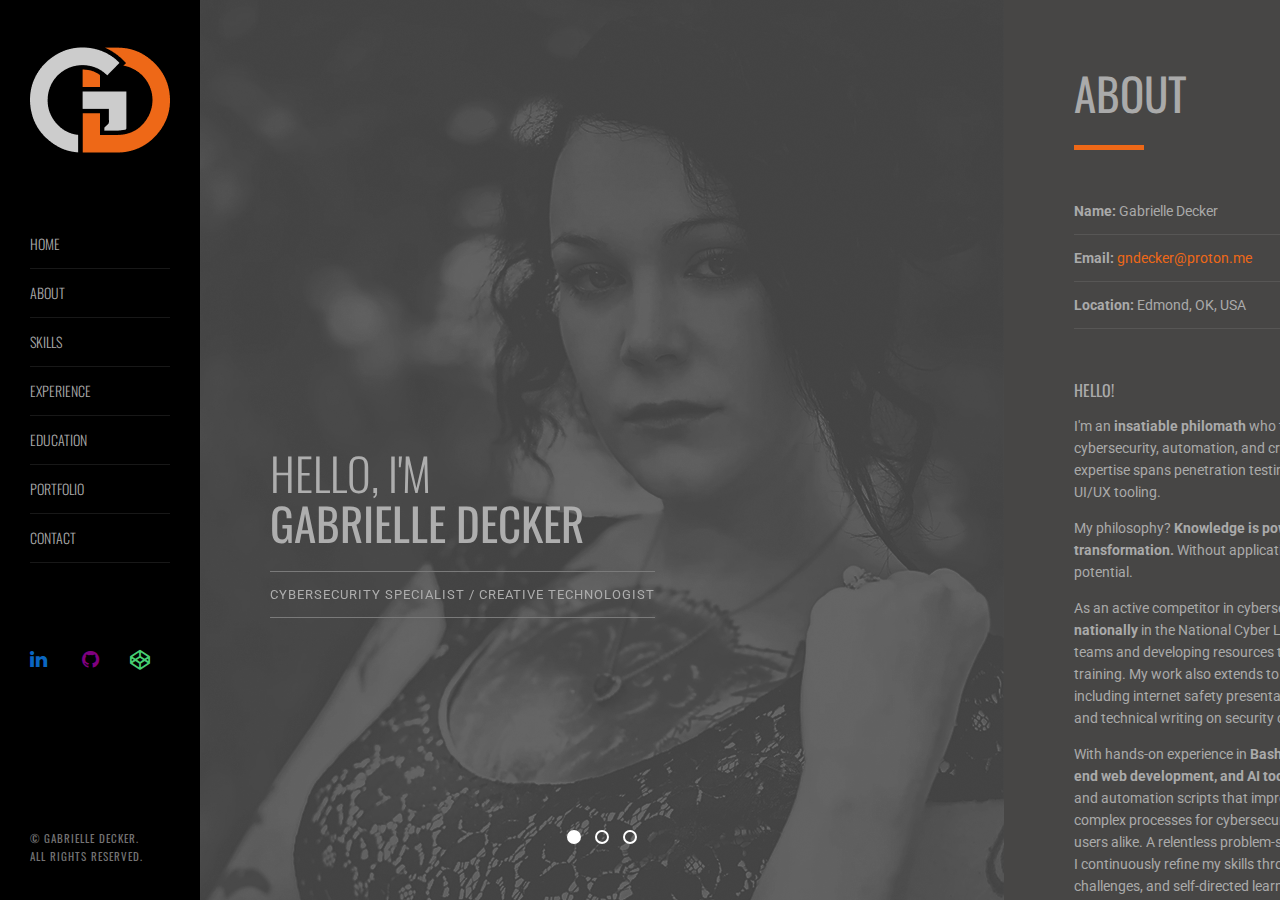
==== commit f33b6567: "Update skills and descriptions in index.html" ====
--- a/index.html
+++ b/index.html
@@ -156,7 +156,7 @@
                   <p>I have practical experience in key cybersecurity domains, including cryptography, log analysis, enumeration, and exploitation, acquired through coursework, labs, and competitions. My skills span network traffic analysis, web application security, and digital forensics, allowing me to identify vulnerabilities and secure systems effectively. I continue to refine these areas through hands-on projects and continuous learning.</p>
                   <div class="col-4 margin-top10">
                     <ul>
-                      <li>Enumeration & Exploitation</li>
+                      <li>AI & Automation</li>
                       <li>Cryptography</li>
                       <li>Log Analysis</li>
                       <li>Network Traffic Analysis</li>
@@ -166,7 +166,7 @@
                     <ul>
                       <li>Password Cracking</li>
                       <li>Scanning & Reconnaissance</li>
-                      <li>RESTful API</li>
+                      <li>REST API</li>
                       <li>Phishing</li>
                     </ul>
                   </div>
@@ -175,7 +175,7 @@
                       <li>Metasploit</li>
                       <li>Git/GitHub/GitLab</li>
                       <li>OSINT</li>
-                      <li>Web Application Exploitation</li>
+                      <li>Prompt Engineering</li>
                     </ul>
                   </div>
                 </div>
@@ -198,7 +198,7 @@
                     </div>
                   </div>
                   <div class="progressbar-main margin-top40">
-                    <div class="progress-bar-description"><b>Incident Response</b> | Intermediate</div>
+                    <div class="progress-bar-description"><b>Prompt Engineering</b> | Intermediate</div>
                     <div id="progressBar3" class="progress">
                       <div class="progress-value"></div>
                     </div>
@@ -643,7 +643,7 @@
               <h3><strong>Gabrielle Decker</strong></h3>
               <div id="rotate" class="rotate">
                 <div><span>leader.</span></div>
-                <div><span>forward-thinking.</span></div>
+                <div><span>tenacious.</span></div>
                 <div><span>innovative.</span></div>
                 <div><span>determined.</span></div>
               </div>
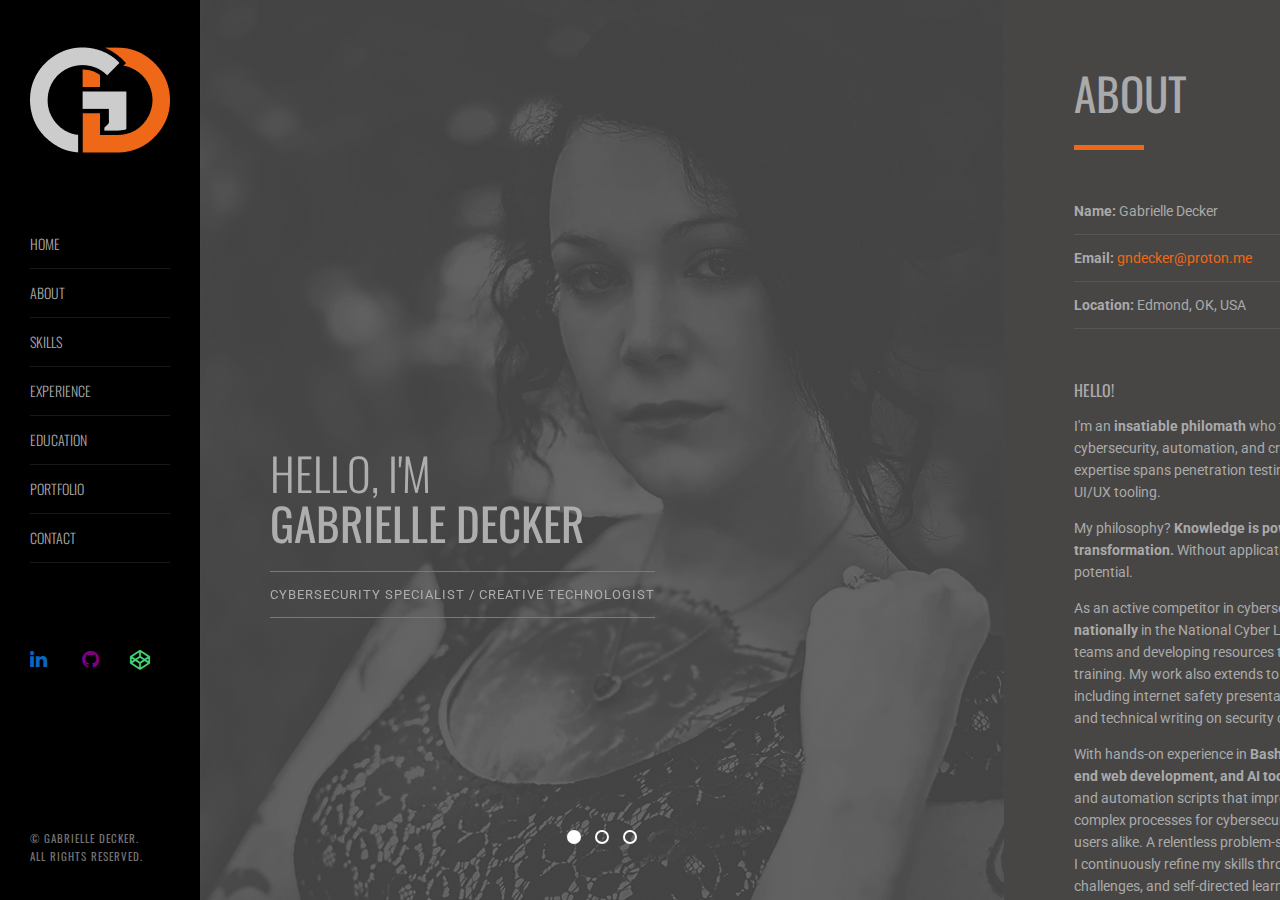
==== commit d3d24d5f: "Update descriptor from 'tenacious' to 'visionary' in index.html" ====
--- a/index.html
+++ b/index.html
@@ -643,7 +643,7 @@
               <h3><strong>Gabrielle Decker</strong></h3>
               <div id="rotate" class="rotate">
                 <div><span>leader.</span></div>
-                <div><span>tenacious.</span></div>
+                <div><span>visionary.</span></div>
                 <div><span>innovative.</span></div>
                 <div><span>determined.</span></div>
               </div>
